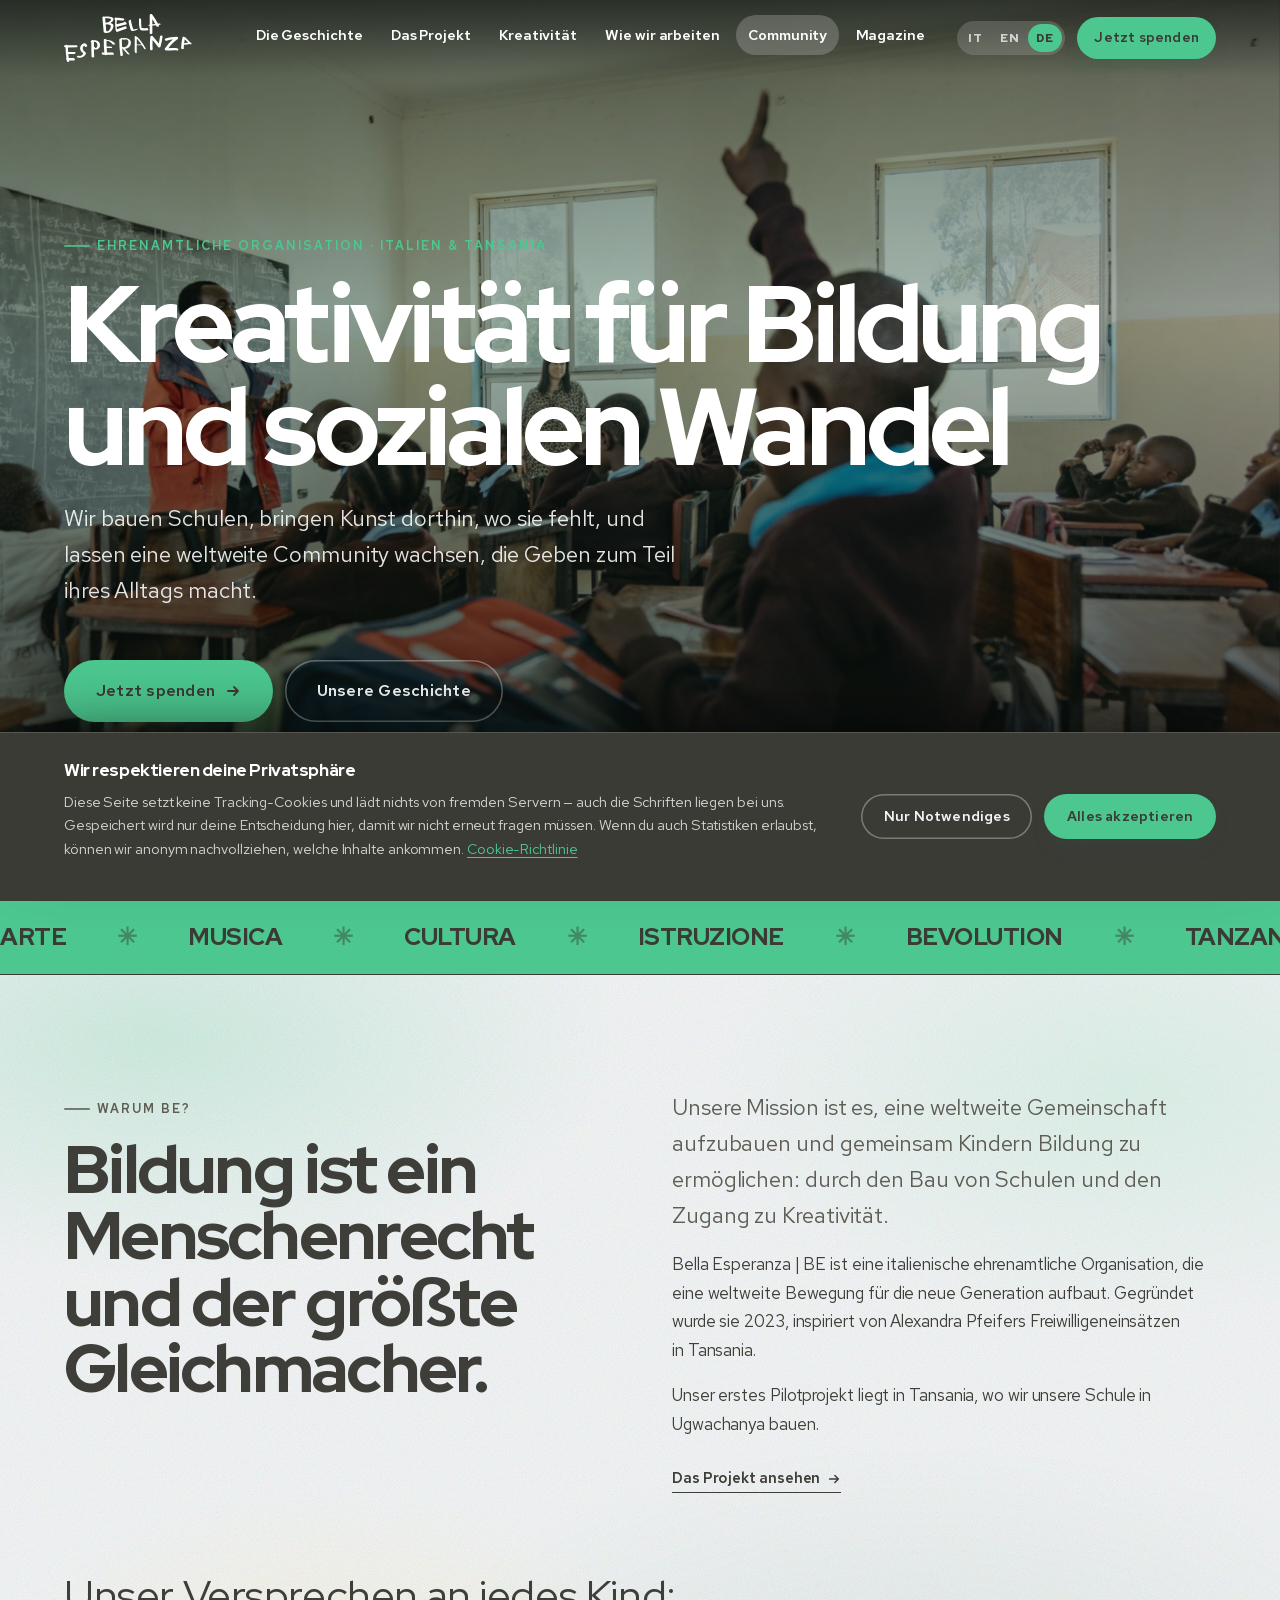
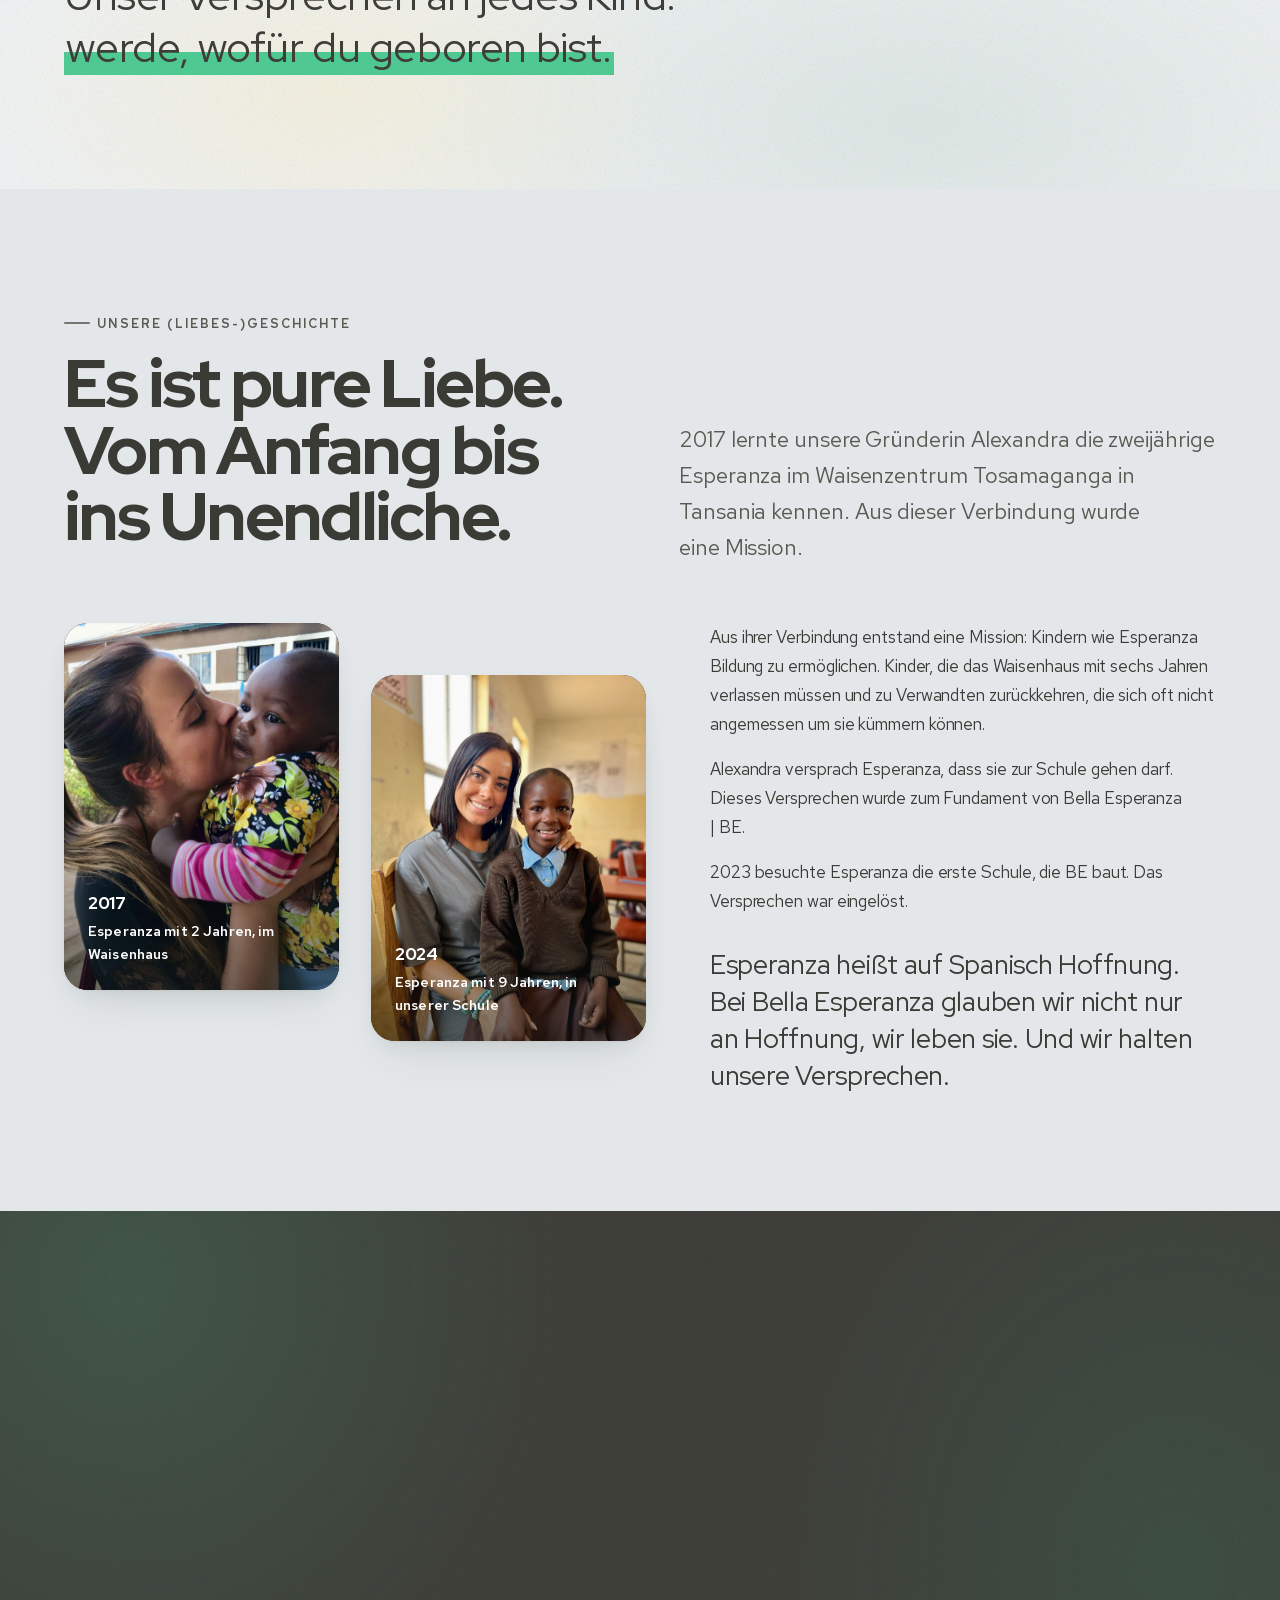
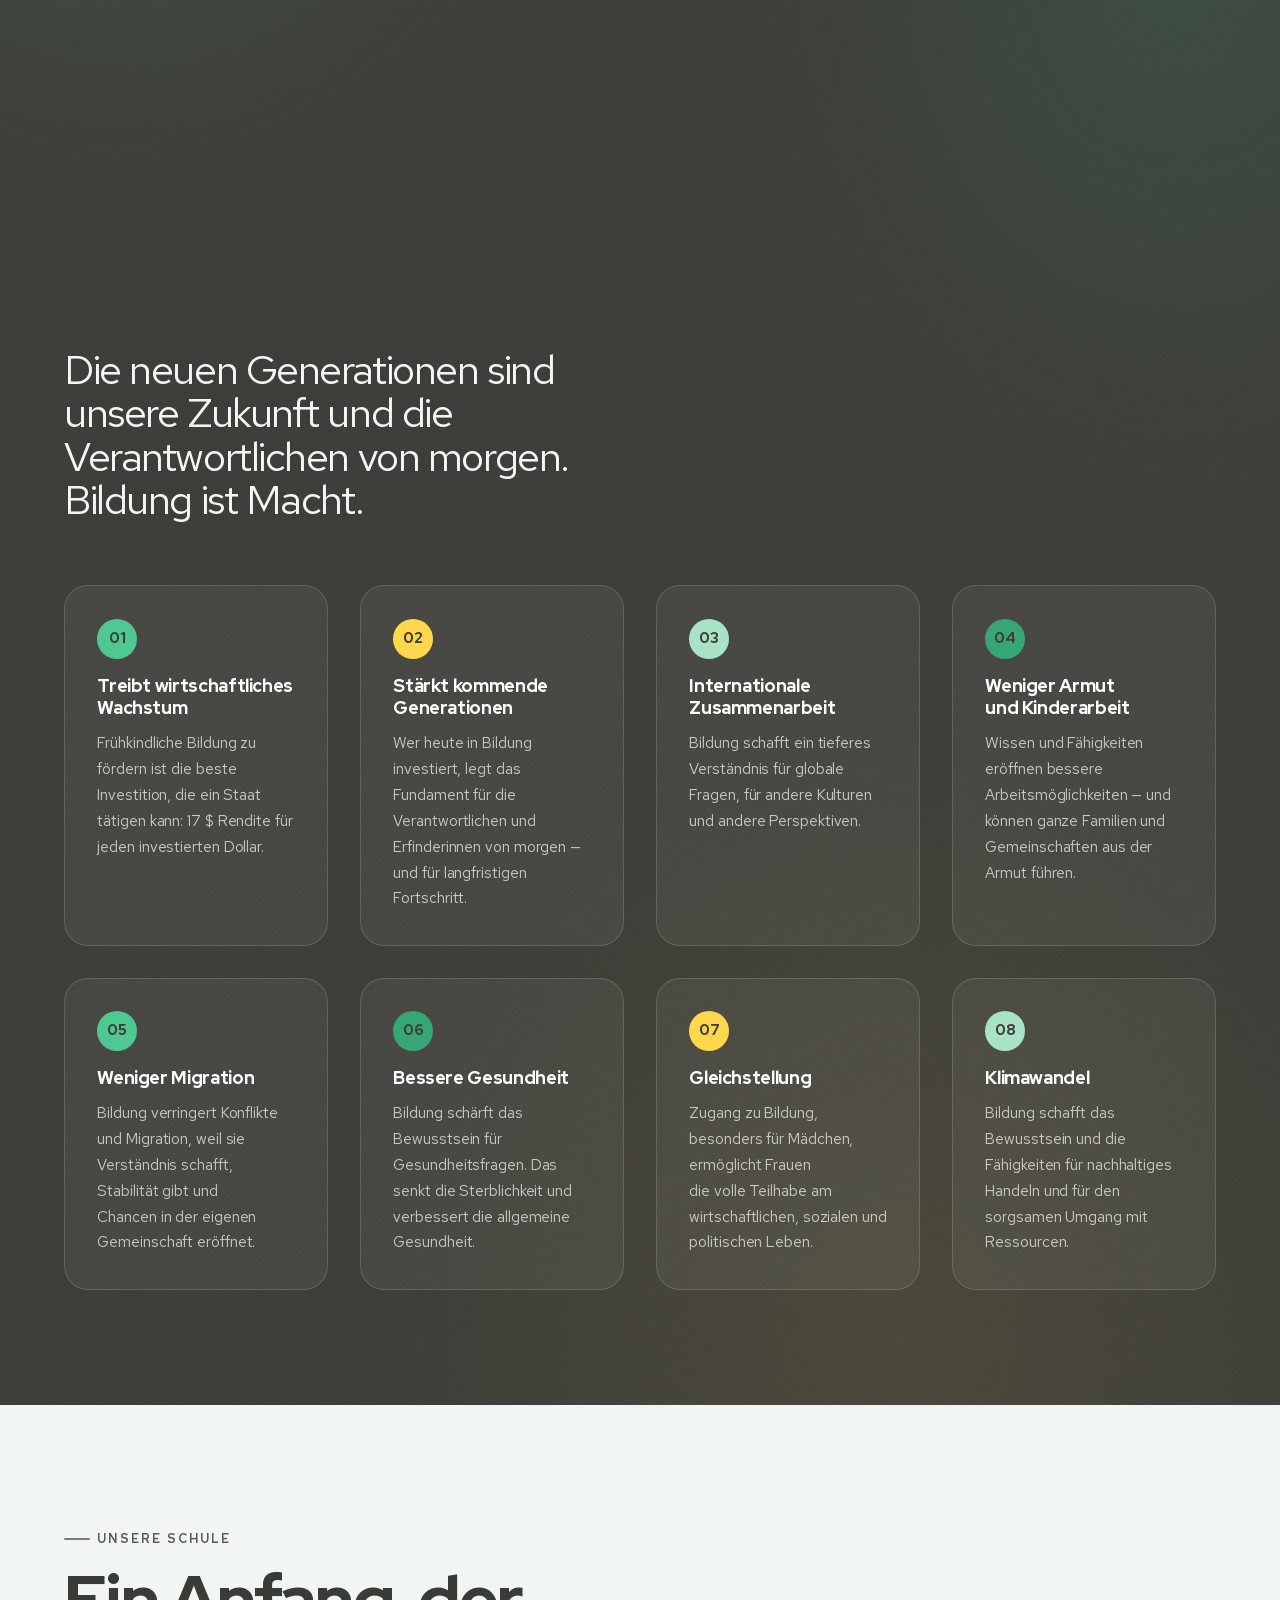
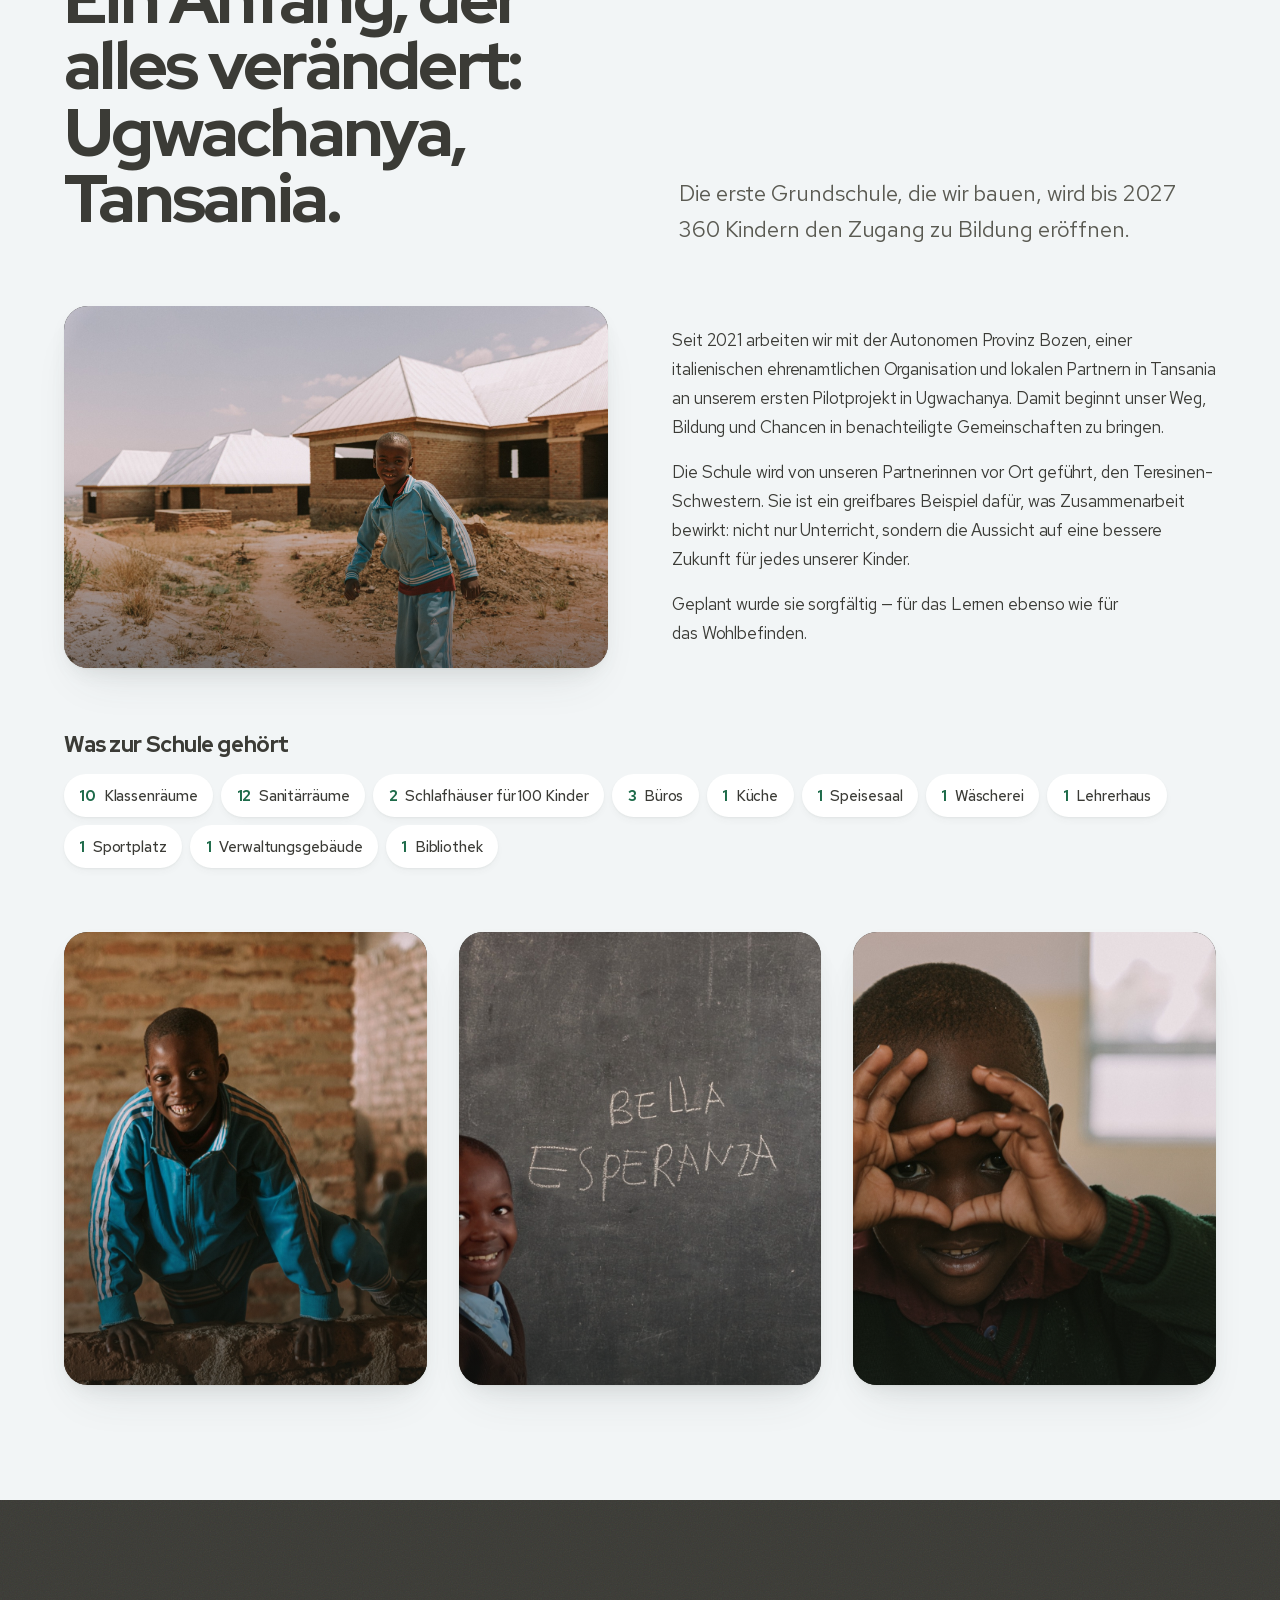
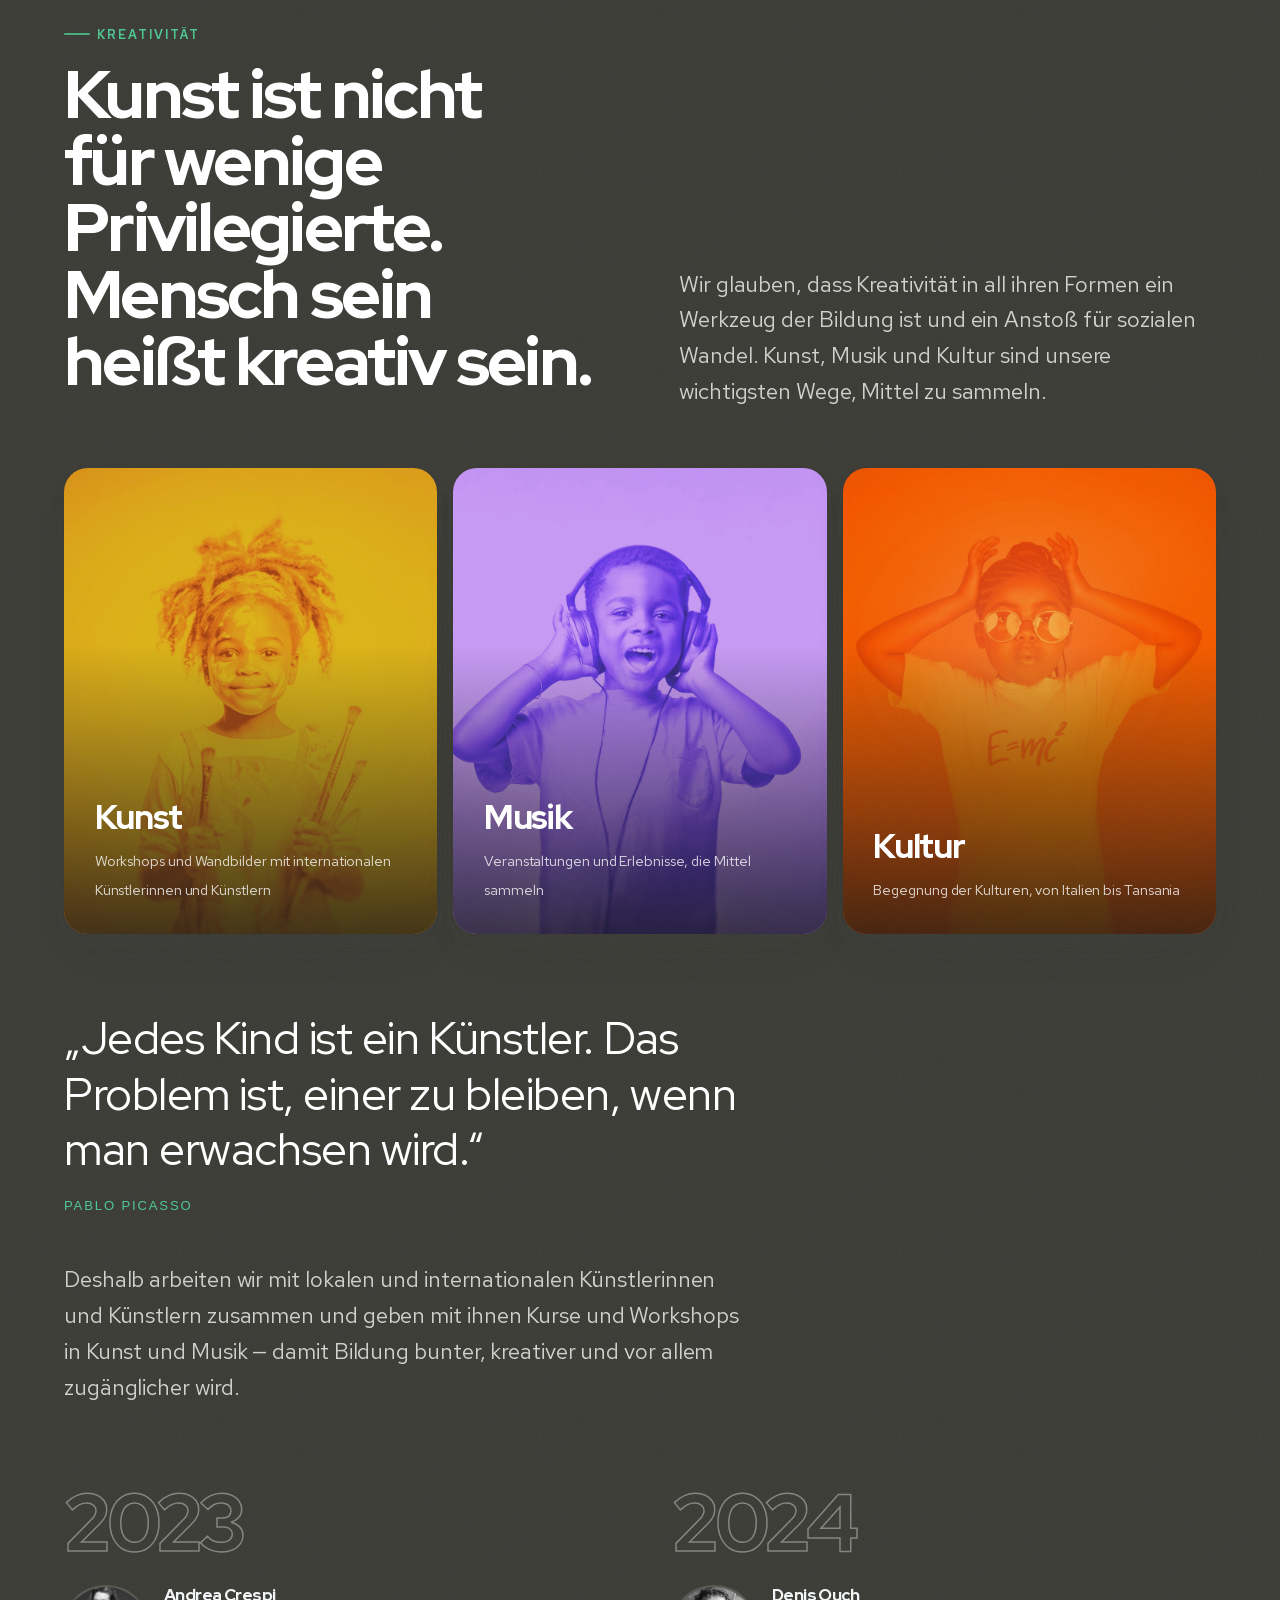
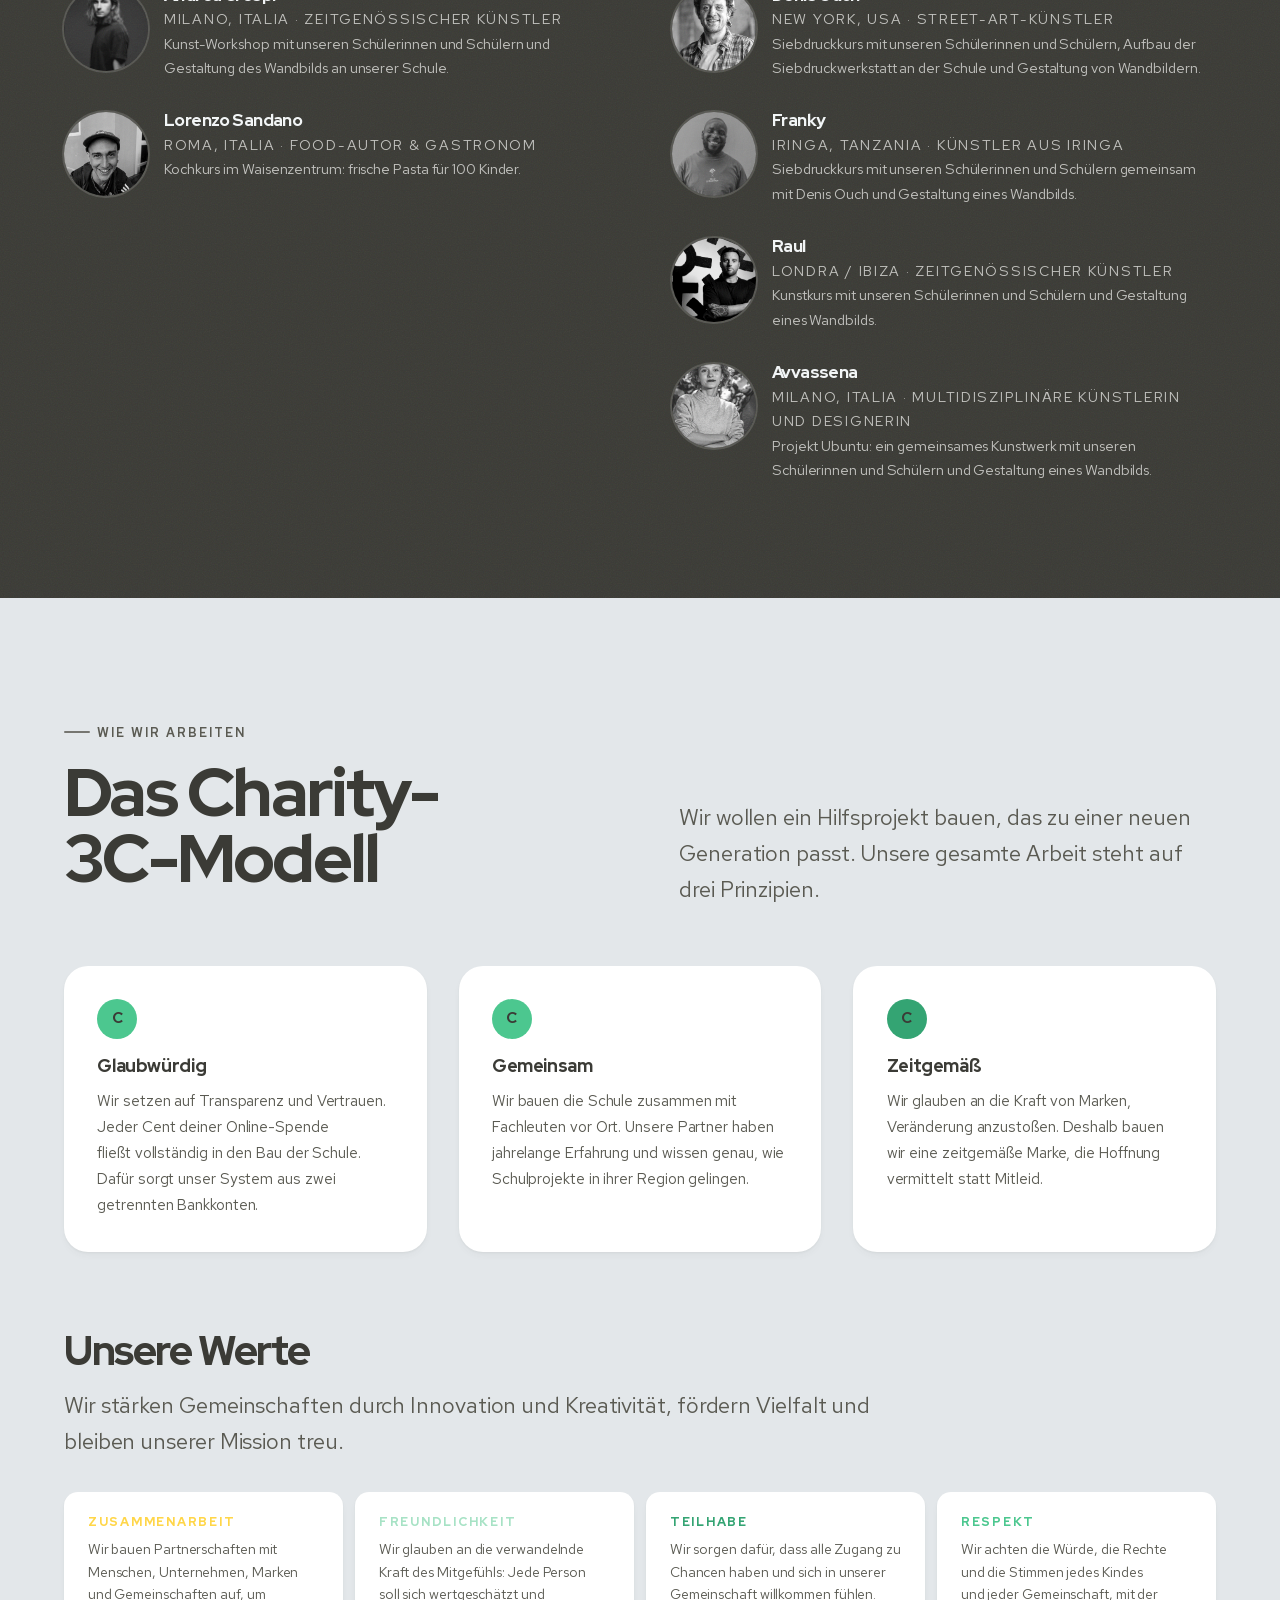
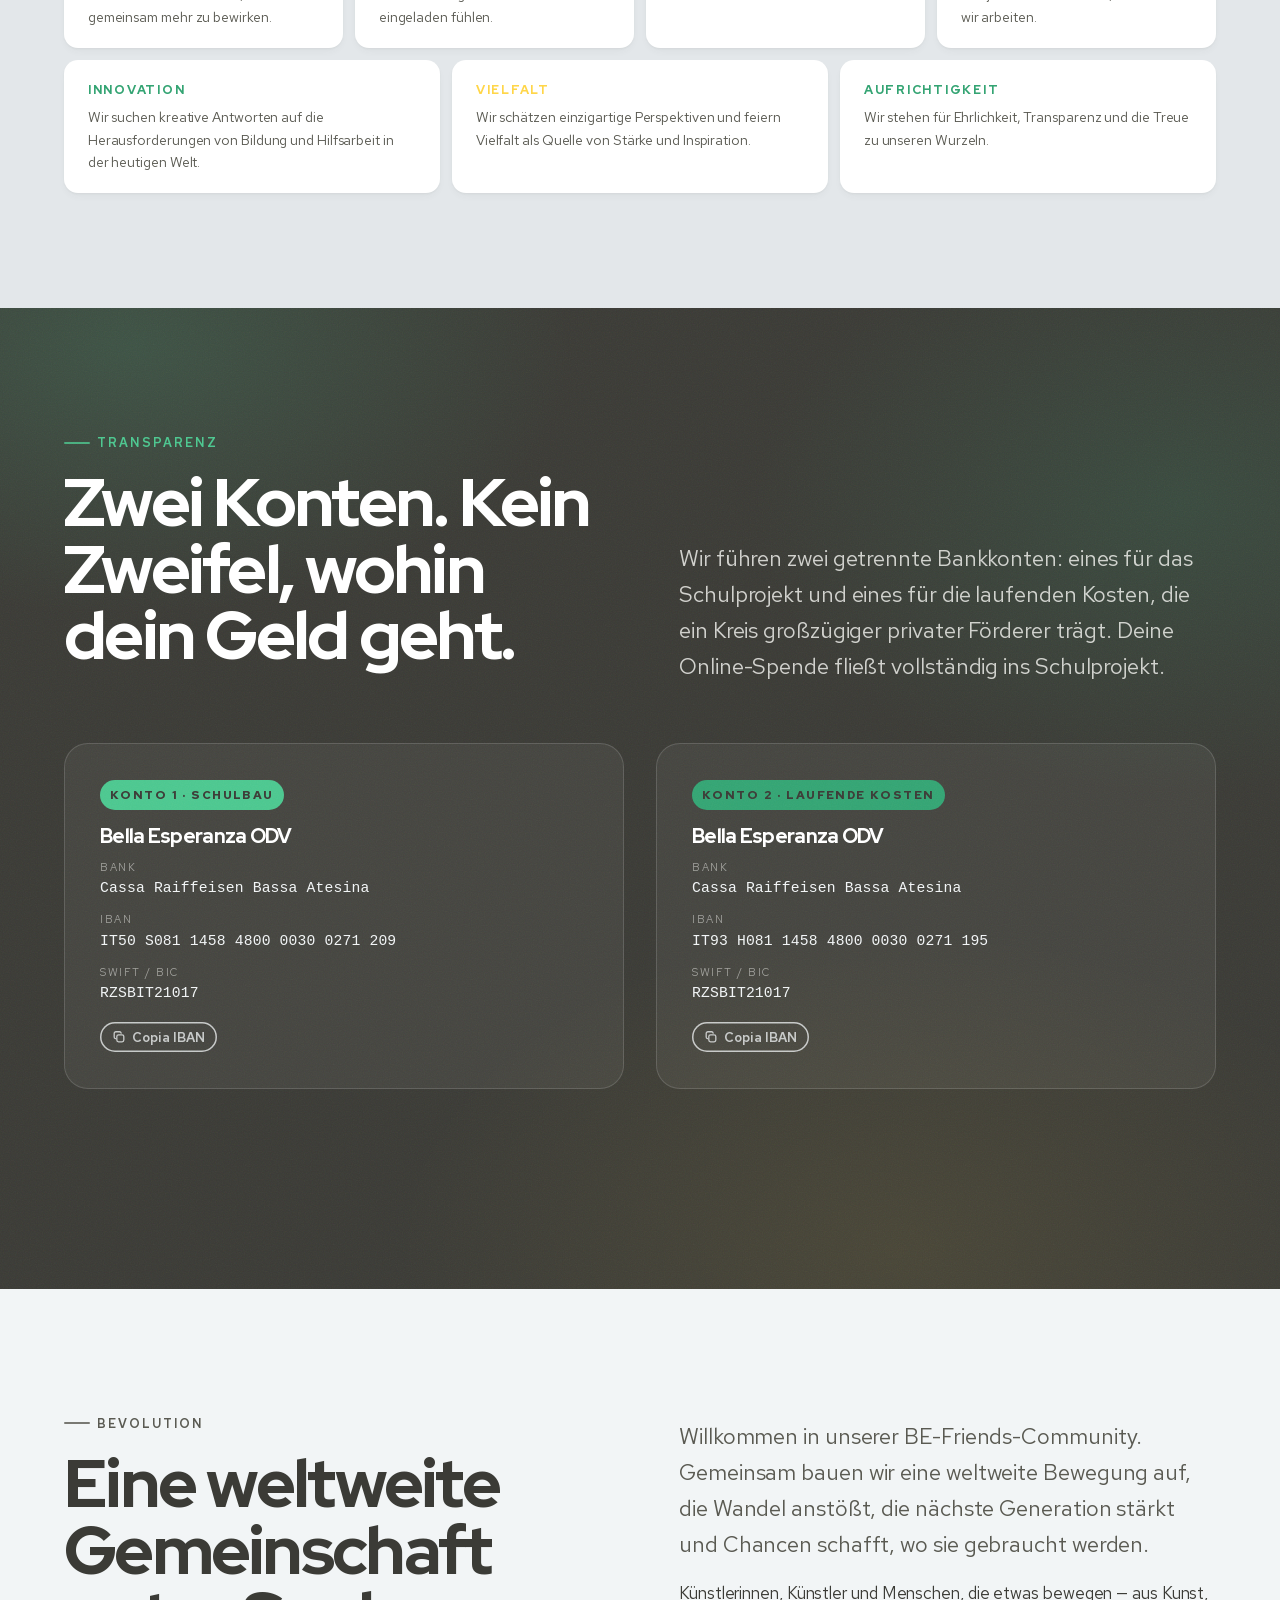
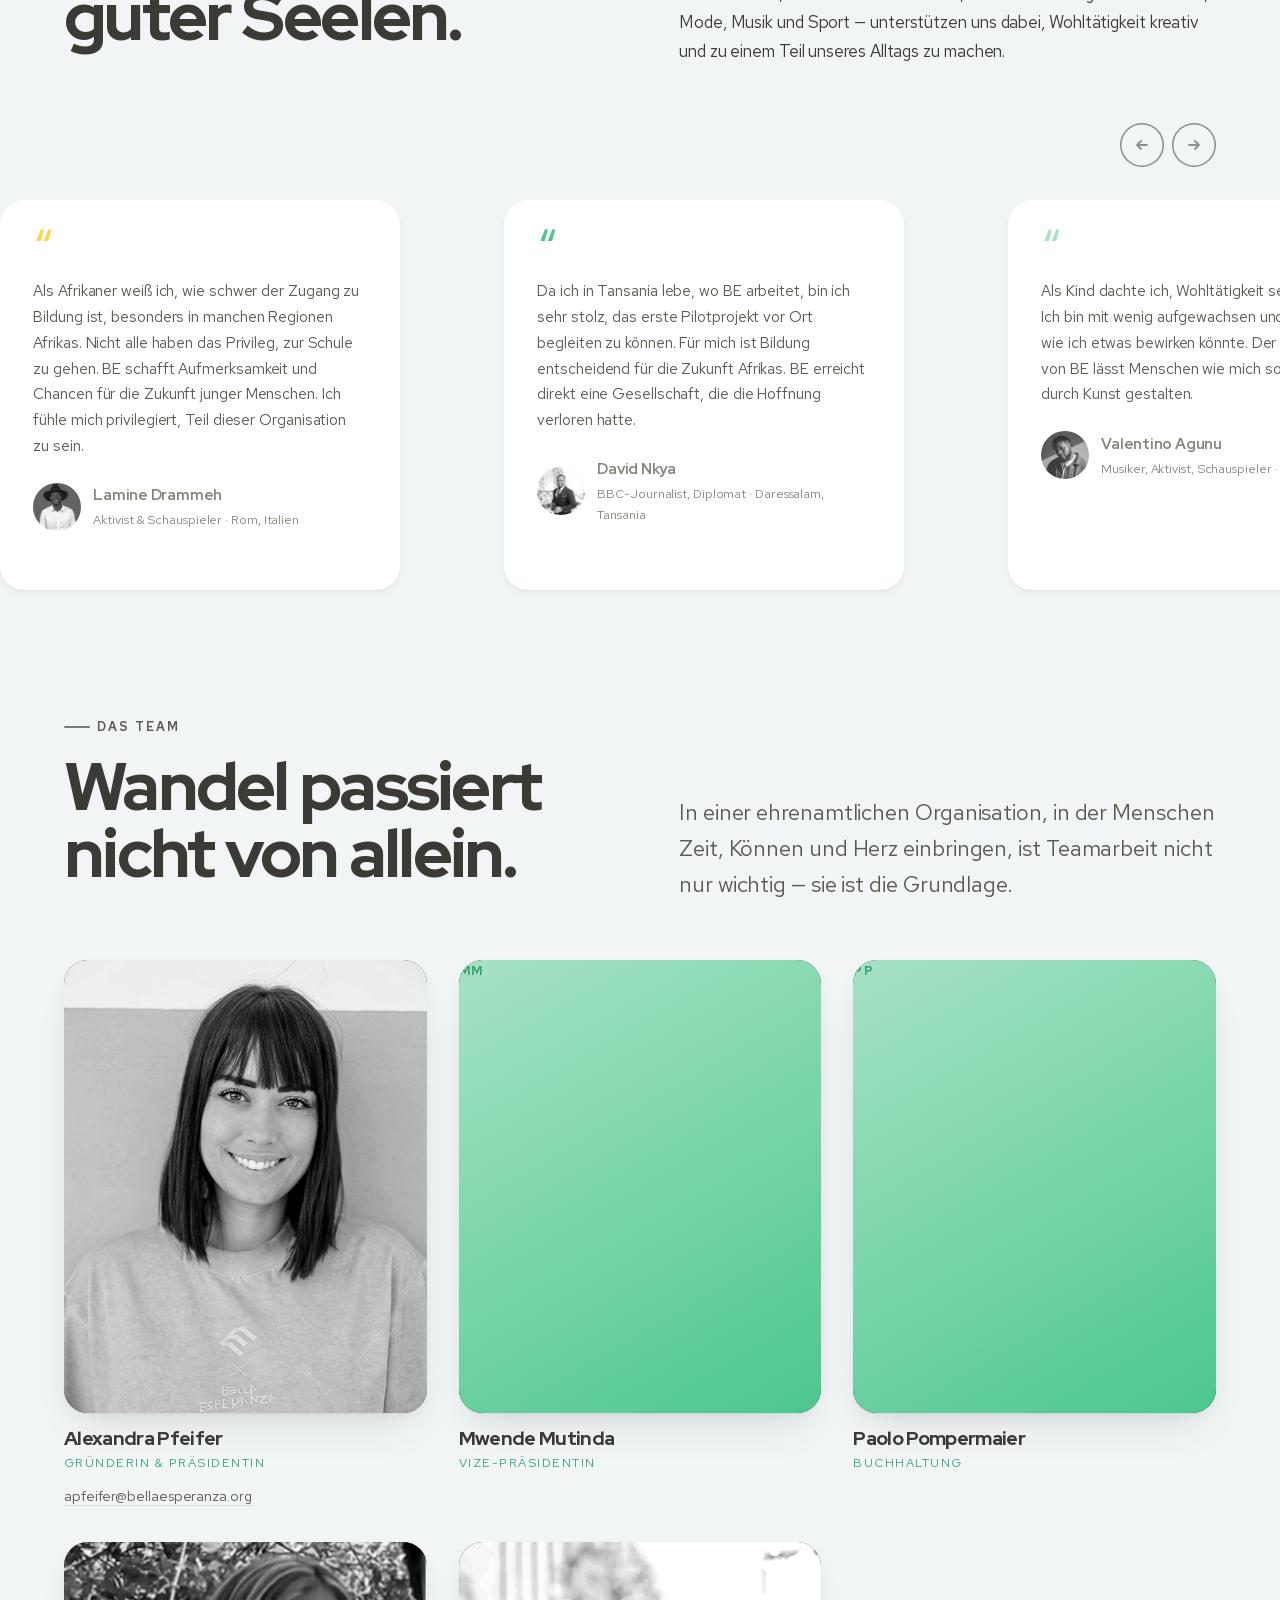
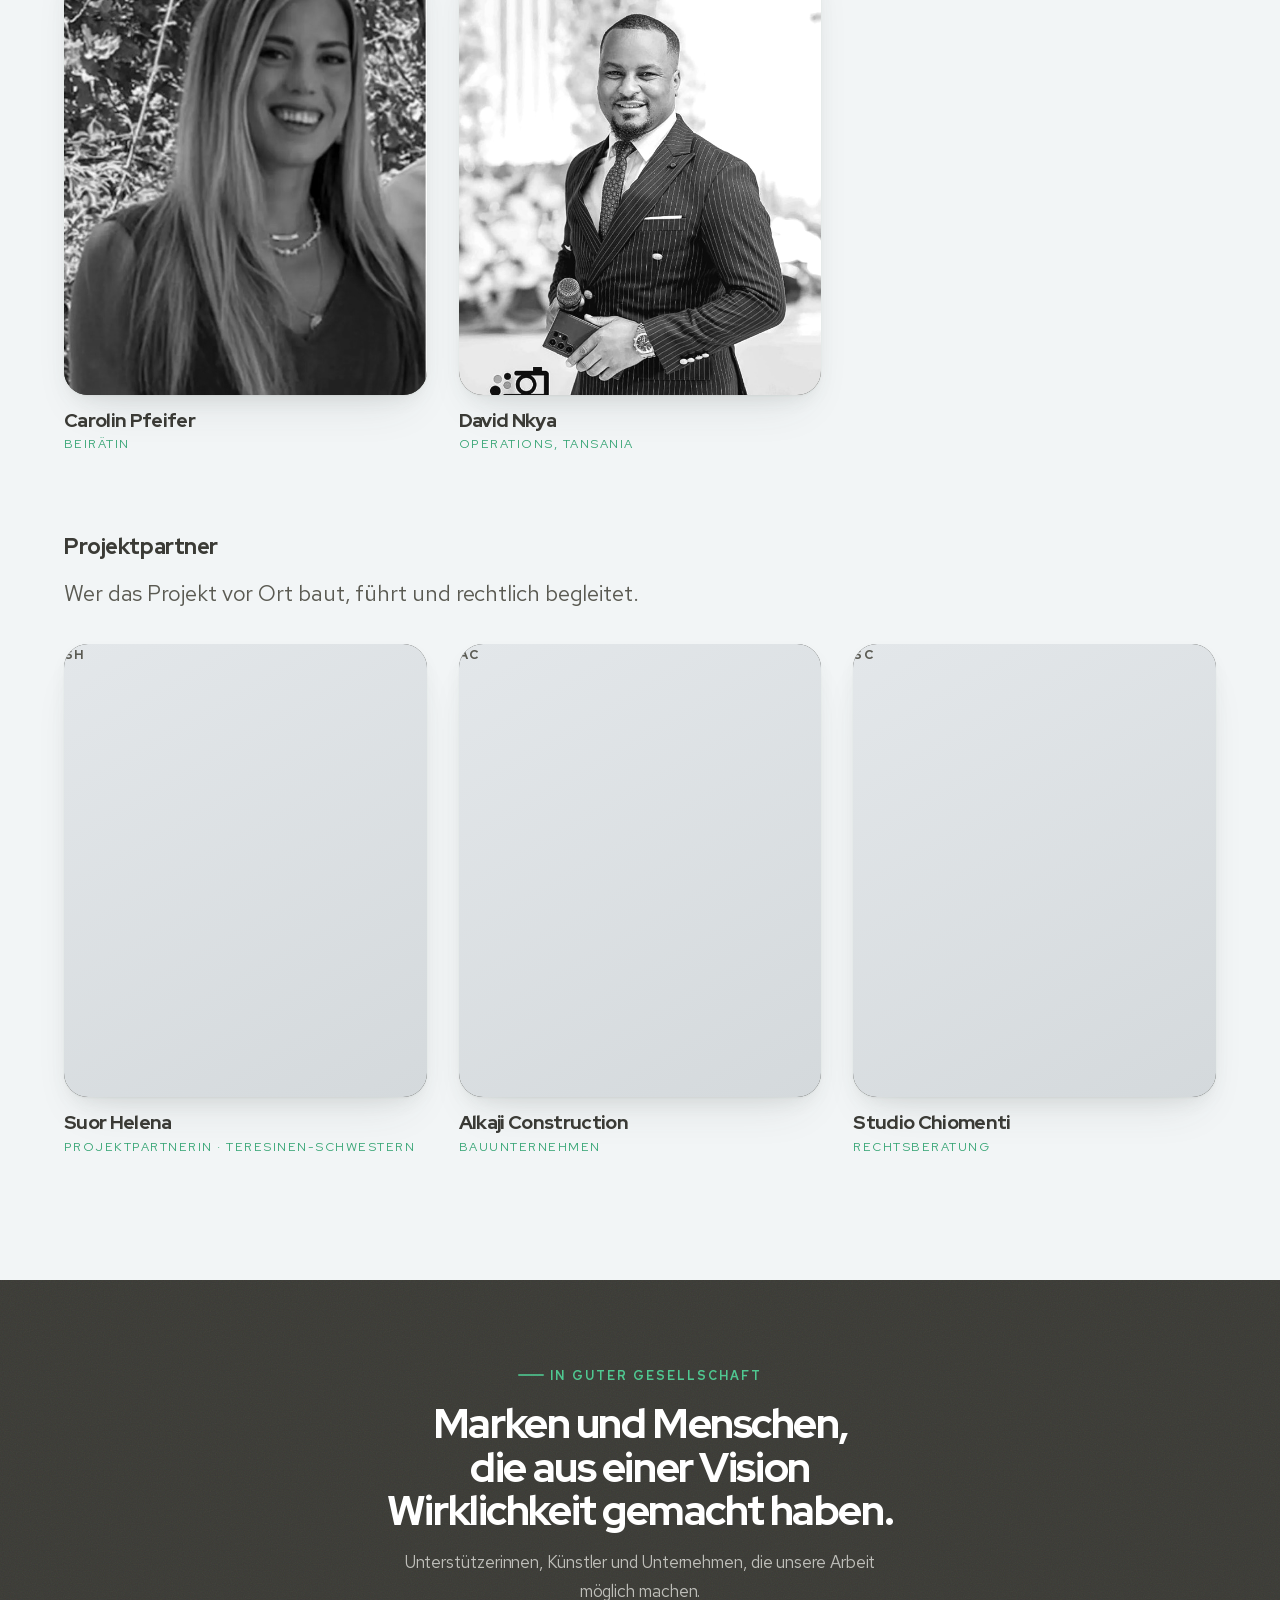
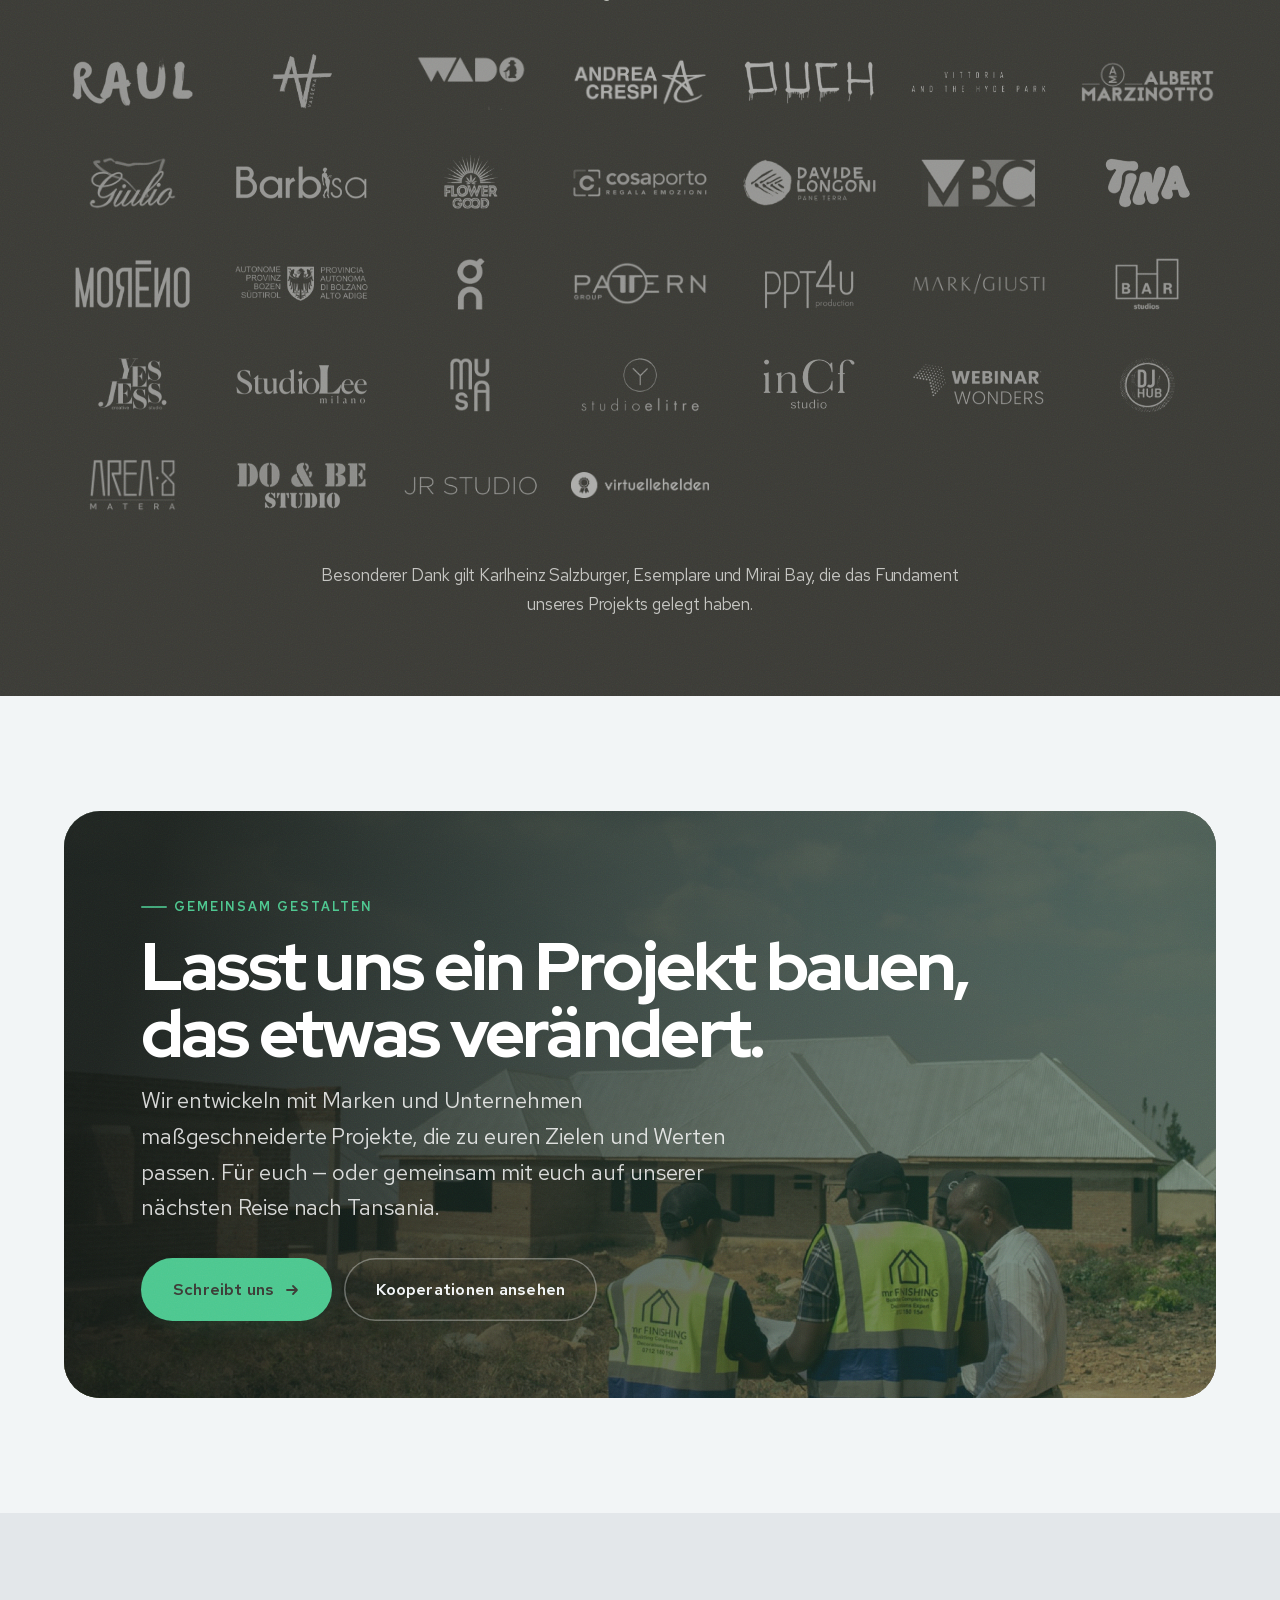
==== de/index.html @ ea09b291 "Brand Book umgesetzt, Deutsch dazu, Donorbox eingebunden Farben und Schrift nach dem offiziellen Bra" ====
<!DOCTYPE html>
<html lang="de">
<head>
<!-- Automatisch erzeugt aus index.html + i18n/de.json (python3 build.py). Nicht direkt bearbeiten. -->
<meta charset="utf-8">
<meta name="viewport" content="width=device-width, initial-scale=1">
<title>Bella Esperanza | BE — Kreativität für Bildung und sozialen Wandel</title>
<meta name="description" content="Bella Esperanza | BE ist eine italienische ehrenamtliche Organisation, die Kindern Bildung ermöglicht: durch den Bau von Schulen und den Zugang zu Kreativität. Unser erstes Projekt ist eine Schule in Ugwachanya, Tansania, für 360 Kinder bis 2027.">
<link rel="canonical" href="https://www.bellaesperanza.org/de/">
<link rel="alternate" hreflang="it" href="https://www.bellaesperanza.org/">
<link rel="alternate" hreflang="en" href="https://www.bellaesperanza.org/en/">
<link rel="alternate" hreflang="de" href="https://www.bellaesperanza.org/de/">
<link rel="alternate" hreflang="x-default" href="https://www.bellaesperanza.org/">
<meta property="og:type" content="website">
<meta property="og:url" content="https://www.bellaesperanza.org/de/">
<meta property="og:title" content="Bella Esperanza | BE — Kreativität für Bildung und sozialen Wandel">
<meta property="og:description" content="Bella Esperanza | BE ist eine italienische ehrenamtliche Organisation, die Kindern Bildung ermöglicht: durch den Bau von Schulen und den Zugang zu Kreativität. Unser erstes Projekt ist eine Schule in Ugwachanya, Tansania, für 360 Kinder bis 2027.">
<meta property="og:image" content="https://www.bellaesperanza.org/assets/img/esperanza-board.jpg">
<meta property="og:locale" content="de_DE">
<meta property="og:locale:alternate" content="it_IT">
<meta name="theme-color" content="#3B3B36">
<link rel="icon" href="../assets/img/favicon.png" sizes="any">
<link rel="apple-touch-icon" href="../assets/img/favicon.png">

<link rel="preload" href="../assets/fonts/red-hat-display-latin.woff2" as="font" type="font/woff2" crossorigin>
<link rel="preload" href="../assets/fonts/red-hat-text-latin.woff2" as="font" type="font/woff2" crossorigin>
<link rel="stylesheet" href="../assets/css/style.css">

<script type="application/ld+json">
{
  "@context": "https://schema.org",
  "@type": "NGO",
  "name": "Bella Esperanza ODV",
  "alternateName": "BE",
  "url": "https://www.bellaesperanza.org/",
  "logo": "https://www.bellaesperanza.org/assets/img/logo-dark.svg",
  "foundingDate": "2023",
  "email": "info@bellaesperanza.org",
  "address": {
    "@type": "PostalAddress",
    "streetAddress": "Via Nazario Sauro 14/A",
    "postalCode": "39055",
    "addressLocality": "Laives",
    "addressRegion": "BZ",
    "addressCountry": "IT"
  },
  "sameAs": [
    "https://www.instagram.com/bellaesperanzacharity/",
    "https://www.linkedin.com/company/bella-esperanza-odv/about/",
    "https://www.facebook.com/bellaesperanzacharity"
  ]
}
</script>
</head>

<body>
<a class="skip-link" href="#main">Zum Inhalt springen</a>

<!-- ============================================================ HEADER -->
<header class="site-header">
  <div class="header-inner">
    <a class="brand" href="#top" aria-label="Bella Esperanza — home">
      <img class="logo-light" src="../assets/img/logo-white.svg" alt="Bella Esperanza" width="128" height="48">
      <img class="logo-dark" src="../assets/img/logo-dark.svg" alt="Bella Esperanza" width="128" height="48">
    </a>

    <nav class="nav" aria-label="Principale">
      <ul class="nav-list">
        <li><a class="nav-link" href="#storia">Die Geschichte</a></li>
        <li><a class="nav-link" href="#progetto">Das Projekt</a></li>
        <li><a class="nav-link" href="#creativita">Kreativität</a></li>
        <li><a class="nav-link" href="#metodo">Wie wir arbeiten</a></li>
        <li><a class="nav-link" href="#community">Community</a></li>
        <li><a class="nav-link" href="magazine.html">Magazine</a></li>
      </ul>

      <div class="nav-tools">
        <div class="lang" role="group" aria-label="Lingua / Language">
          <a href="../index.html" hreflang="it" lang="it">IT</a>
          <a href="../en/index.html" hreflang="en" lang="en">EN</a>
          <span aria-current="true">DE</span>
        </div>
        <a class="btn btn--accent nav-cta" href="dona.html" data-dbox-open>Jetzt spenden</a>
        <button class="burger" type="button" aria-expanded="false" aria-controls="drawer" aria-label="Menu">
          <span></span>
        </button>
      </div>
    </nav>
  </div>
</header>

<!-- mobile drawer -->
<div class="drawer" id="drawer">
  <nav aria-label="Menu mobile">
    <ul>
      <li><a href="#storia">Die Geschichte</a></li>
      <li><a href="#progetto">Das Projekt</a></li>
      <li><a href="#creativita">Kreativität</a></li>
      <li><a href="#metodo">Wie wir arbeiten</a></li>
      <li><a href="#community">Community</a></li>
      <li><a href="magazine.html">Magazine</a></li>
    </ul>
  </nav>
  <a class="btn btn--accent btn--lg" href="dona.html" data-dbox-open>Jetzt spenden</a>
</div>

<main id="main">

<!-- ============================================================== HERO -->
<section class="hero" id="top">
  <div class="hero__media">
    <img src="../assets/img/tz-05.jpg" alt="Una classe della nostra scuola in Tanzania: un bambino alza la mano per rispondere" width="1800" height="1201" fetchpriority="high">
  </div>

  <div class="hero__inner wrap">
    <p class="eyebrow">Ehrenamtliche Organisation · Italien &amp; Tansania</p>
    <h1 class="display-xl">Kreativität für Bildung und sozialen Wandel</h1>
    <p class="lede">Wir bauen Schulen, bringen Kunst dorthin, wo sie fehlt, und lassen eine weltweite Community wachsen, die Geben zum Teil ihres Alltags macht.</p>

    <div class="hero__foot">
      <div class="btn-row">
        <a class="btn btn--accent btn--lg" href="dona.html">
          <span>Jetzt spenden</span>
          <svg class="arw" width="16" height="16" viewBox="0 0 16 16" fill="none" aria-hidden="true"><path d="M3 8h10M9 4l4 4-4 4" stroke="currentColor" stroke-width="1.8" stroke-linecap="round" stroke-linejoin="round"/></svg>
        </a>
        <a class="btn btn--ghost btn--lg" href="#storia">Unsere Geschichte</a>
      </div>

      <div class="hero__stats">
        <div class="hero__stat">
          <b><span data-count="360">360</span></b>
          <span>Kinder in der Schule bis 2027</span>
        </div>
        <div class="hero__stat">
          <b><span data-count="100" data-suffix="%">100%</span></b>
          <span>der Online-Spenden fließen ins Projekt</span>
        </div>
        <div class="hero__stat">
          <b>2023</b>
          <span>Gründungsjahr</span>
        </div>
      </div>
    </div>
  </div>

  <a class="scroll-cue" href="#missione"><span>Scrollen</span><i></i></a>
</section>

<!-- =========================================================== MARQUEE -->
<div class="marquee" aria-hidden="true">
  <div class="marquee__track">
    <div class="marquee__group">
      <span>Arte</span><i>✳</i><span>Musica</span><i>✳</i><span>Cultura</span><i>✳</i>
      <span>Istruzione</span><i>✳</i><span>BEvolution</span><i>✳</i><span>Tanzania</span><i>✳</i>
    </div>
    <div class="marquee__group">
      <span>Arte</span><i>✳</i><span>Musica</span><i>✳</i><span>Cultura</span><i>✳</i>
      <span>Istruzione</span><i>✳</i><span>BEvolution</span><i>✳</i><span>Tanzania</span><i>✳</i>
    </div>
  </div>
</div>

<!-- ========================================================== MISSIONE -->
<section class="section mesh grain" id="missione">
  <div class="wrap">
    <div class="split split--top">
      <div data-reveal>
        <p class="eyebrow">Warum BE?</p>
        <h2 class="display-l">Bildung ist ein Menschenrecht und der größte Gleichmacher.</h2>
      </div>

      <div data-reveal style="--d:120ms">
        <p class="lede">Unsere Mission ist es, eine weltweite Gemeinschaft aufzubauen und gemeinsam Kindern Bildung zu ermöglichen: durch den Bau von Schulen und den Zugang zu Kreativität.</p>
        <p>Bella Esperanza | BE ist eine italienische ehrenamtliche Organisation, die eine weltweite Bewegung für die neue Generation aufbaut. Gegründet wurde sie 2023, inspiriert von Alexandra Pfeifers Freiwilligeneinsätzen in Tansania.</p>
        <p>Unser erstes Pilotprojekt liegt in Tansania, wo wir unsere Schule in Ugwachanya bauen.</p>
        <p style="margin-top:1.5rem"><a class="tlink" href="#progetto"><span>Das Projekt ansehen</span> <svg class="arw" width="14" height="14" viewBox="0 0 16 16" fill="none" aria-hidden="true"><path d="M3 8h10M9 4l4 4-4 4" stroke="currentColor" stroke-width="1.8" stroke-linecap="round" stroke-linejoin="round"/></svg></a></p>
      </div>
    </div>

    <p class="serif" style="margin-top:clamp(3rem,6vw,5rem);font-size:clamp(1.5rem,3.4vw,2.6rem);line-height:1.25;max-width:24ch" data-reveal>Unser Versprechen an jedes Kind: <span class="mark">werde, wofür du geboren bist.</span></p>
  </div>
</section>

<!-- ============================================================ STORIA -->
<section class="section section--paper2" id="storia">
  <div class="wrap">
    <div class="section-head">
      <div data-reveal>
        <p class="eyebrow">Unsere (Liebes-)Geschichte</p>
        <h2 class="display-l">Es ist pure Liebe. Vom Anfang bis ins Unendliche.</h2>
      </div>
      <p class="lede" data-reveal style="--d:100ms">2017 lernte unsere Gründerin Alexandra die zweijährige Esperanza im Waisenzentrum Tosamaganga in Tansania kennen. Aus dieser Verbindung wurde eine Mission.</p>
    </div>

    <div class="split split--top" style="grid-template-columns:minmax(0,1.15fr) minmax(0,1fr)">
      <div class="grid grid--2" data-reveal>
        <figure style="margin:0">
          <div class="frame ratio-3-4 frame--hover">
            <img src="../assets/img/story-02.jpg" alt="Alexandra Pfeifer con Esperanza in braccio, 2017" loading="lazy" width="900" height="1200">
            <figcaption class="frame__cap"><b>2017</b><span>Esperanza mit 2 Jahren, im Waisenhaus</span></figcaption>
          </div>
        </figure>
        <figure style="margin:0;margin-top:clamp(1.5rem,4vw,3.5rem)">
          <div class="frame ratio-3-4 frame--hover">
            <img src="../assets/img/story-03.jpg" alt="Alexandra Pfeifer con Esperanza in divisa scolastica, 2024" loading="lazy" width="900" height="1200">
            <figcaption class="frame__cap"><b>2024</b><span>Esperanza mit 9 Jahren, in unserer Schule</span></figcaption>
          </div>
        </figure>
      </div>

      <div data-reveal style="--d:140ms">
        <p>Aus ihrer Verbindung entstand eine Mission: Kindern wie Esperanza Bildung zu ermöglichen. Kinder, die das Waisenhaus mit sechs Jahren verlassen müssen und zu Verwandten zurückkehren, die sich oft nicht angemessen um sie kümmern können.</p>
        <p>Alexandra versprach Esperanza, dass sie zur Schule gehen darf. Dieses Versprechen wurde zum Fundament von Bella Esperanza | BE.</p>
        <p>2023 besuchte Esperanza die erste Schule, die BE baut. Das Versprechen war eingelöst.</p>
        <p class="serif" style="font-size:clamp(1.25rem,2.2vw,1.65rem);line-height:1.4;margin-top:2rem;color:var(--ink)">Esperanza heißt auf Spanisch Hoffnung. Bei Bella Esperanza glauben wir nicht nur an Hoffnung, wir leben sie. Und wir halten unsere Versprechen.</p>
      </div>
    </div>
  </div>
</section>

<!-- ========================================================== PROGETTO -->
<section class="section section--dark mesh grain" id="progetto">
  <div class="wrap">
    <div class="section-head">
      <div data-reveal>
        <p class="eyebrow">Warum Bildung?</p>
        <h2 class="display-l">Wir stecken in einer weltweiten Bildungskrise.</h2>
      </div>
      <p class="lede" data-reveal style="--d:100ms">Bildung ist mehr als ein Recht: Sie ist die Grundlage für Chancen, Gleichheit und Hoffnung. Millionen Kindern bleibt genau dieses Werkzeug für eine bessere Zukunft verwehrt.</p>
    </div>

    <div class="stat-row">
      <div class="stat" data-reveal>
        <p class="stat__pre">Aktuell gibt es</p>
        <span class="stat__val" data-count="260" style="--stat-color:var(--accent)">260</span>
        <p class="stat__post">Millionen Kinder weltweit, die nicht zur Schule gehen.</p>
      </div>
      <div class="stat" data-reveal style="--d:120ms">
        <p class="stat__pre">Wenn wir jetzt nichts tun</p>
        <span class="stat__val" data-count="825" style="--stat-color:var(--sun)">825</span>
        <p class="stat__post">Millionen jungen Menschen werden 2030 die Fähigkeiten fehlen, die der Arbeitsmarkt braucht.</p>
      </div>
      <div class="stat" data-reveal style="--d:240ms">
        <p class="stat__pre">Das sind</p>
        <span class="stat__val" data-count="10" data-suffix="%" style="--stat-color:var(--accent-soft)">10%</span>
        <p class="stat__post">der Weltbevölkerung. Einer von zehn von uns.</p>
      </div>
    </div>

    <p class="display-m" style="margin-top:clamp(3rem,6vw,5rem);max-width:20ch" data-reveal>Die neuen Generationen sind unsere Zukunft und die Verantwortlichen von morgen. Bildung ist Macht.</p>

    <div class="grid grid--4" style="margin-top:clamp(2.5rem,5vw,4rem)">
      <article class="card" data-reveal style="--card-accent:var(--accent)">
        <span class="card__num" style="--card-accent:var(--accent)">01</span>
        <h3>Treibt wirtschaftliches Wachstum</h3>
        <p>Frühkindliche Bildung zu fördern ist die beste Investition, die ein Staat tätigen kann: 17 $ Rendite für jeden investierten Dollar.</p>
      </article>
      <article class="card" data-reveal style="--d:80ms;--card-accent:var(--sun)">
        <span class="card__num" style="--card-accent:var(--sun)">02</span>
        <h3>Stärkt kommende Generationen</h3>
        <p>Wer heute in Bildung investiert, legt das Fundament für die Verantwortlichen und Erfinderinnen von morgen — und für langfristigen Fortschritt.</p>
      </article>
      <article class="card" data-reveal style="--d:160ms;--card-accent:var(--accent-soft)">
        <span class="card__num" style="--card-accent:var(--accent-soft)">03</span>
        <h3>Internationale Zusammenarbeit</h3>
        <p>Bildung schafft ein tieferes Verständnis für globale Fragen, für andere Kulturen und andere Perspektiven.</p>
      </article>
      <article class="card" data-reveal style="--d:240ms;--card-accent:var(--accent-d)">
        <span class="card__num" style="--card-accent:var(--accent-d)">04</span>
        <h3>Weniger Armut und Kinderarbeit</h3>
        <p>Wissen und Fähigkeiten eröffnen bessere Arbeitsmöglichkeiten — und können ganze Familien und Gemeinschaften aus der Armut führen.</p>
      </article>
      <article class="card" data-reveal style="--card-accent:var(--accent)">
        <span class="card__num" style="--card-accent:var(--accent)">05</span>
        <h3>Weniger Migration</h3>
        <p>Bildung verringert Konflikte und Migration, weil sie Verständnis schafft, Stabilität gibt und Chancen in der eigenen Gemeinschaft eröffnet.</p>
      </article>
      <article class="card" data-reveal style="--d:80ms;--card-accent:var(--accent-d)">
        <span class="card__num" style="--card-accent:var(--accent-d)">06</span>
        <h3>Bessere Gesundheit</h3>
        <p>Bildung schärft das Bewusstsein für Gesundheitsfragen. Das senkt die Sterblichkeit und verbessert die allgemeine Gesundheit.</p>
      </article>
      <article class="card" data-reveal style="--d:160ms;--card-accent:var(--sun)">
        <span class="card__num" style="--card-accent:var(--sun)">07</span>
        <h3>Gleichstellung</h3>
        <p>Zugang zu Bildung, besonders für Mädchen, ermöglicht Frauen die volle Teilhabe am wirtschaftlichen, sozialen und politischen Leben.</p>
      </article>
      <article class="card" data-reveal style="--d:240ms;--card-accent:var(--accent-soft)">
        <span class="card__num" style="--card-accent:var(--accent-soft)">08</span>
        <h3>Klimawandel</h3>
        <p>Bildung schafft das Bewusstsein und die Fähigkeiten für nachhaltiges Handeln und für den sorgsamen Umgang mit Ressourcen.</p>
      </article>
    </div>
  </div>
</section>

<!-- ============================================================ SCUOLA -->
<section class="section" id="scuola">
  <div class="wrap">
    <div class="section-head">
      <div data-reveal>
        <p class="eyebrow">Unsere Schule</p>
        <h2 class="display-l">Ein Anfang, der alles verändert: Ugwachanya, Tansania.</h2>
      </div>
      <p class="lede" data-reveal style="--d:100ms">Die erste Grundschule, die wir bauen, wird bis 2027 360 Kindern den Zugang zu Bildung eröffnen.</p>
    </div>

    <div class="split" style="margin-bottom:clamp(2.5rem,5vw,4rem)">
      <div class="frame ratio-3-2 frame--hover" data-reveal>
        <img src="../assets/img/school-01.jpg" alt="Un bambino davanti agli edifici della scuola in costruzione a Ugwachanya" loading="lazy" width="1800" height="1200">
      </div>
      <div data-reveal style="--d:120ms">
        <p>Seit 2021 arbeiten wir mit der Autonomen Provinz Bozen, einer italienischen ehrenamtlichen Organisation und lokalen Partnern in Tansania an unserem ersten Pilotprojekt in Ugwachanya. Damit beginnt unser Weg, Bildung und Chancen in benachteiligte Gemeinschaften zu bringen.</p>
        <p>Die Schule wird von unseren Partnerinnen vor Ort geführt, den Teresinen-Schwestern. Sie ist ein greifbares Beispiel dafür, was Zusammenarbeit bewirkt: nicht nur Unterricht, sondern die Aussicht auf eine bessere Zukunft für jedes unserer Kinder.</p>
        <p>Geplant wurde sie sorgfältig — für das Lernen ebenso wie für das Wohlbefinden.</p>
      </div>
    </div>

    <h3 class="display-s" data-reveal>Was zur Schule gehört</h3>
    <ul class="facilities" data-reveal>
      <li><b>10</b> <span>Klassenräume</span></li>
      <li><b>12</b> <span>Sanitärräume</span></li>
      <li><b>2</b> <span>Schlafhäuser für 100 Kinder</span></li>
      <li><b>3</b> <span>Büros</span></li>
      <li><b>1</b> <span>Küche</span></li>
      <li><b>1</b> <span>Speisesaal</span></li>
      <li><b>1</b> <span>Wäscherei</span></li>
      <li><b>1</b> <span>Lehrerhaus</span></li>
      <li><b>1</b> <span>Sportplatz</span></li>
      <li><b>1</b> <span>Verwaltungsgebäude</span></li>
      <li><b>1</b> <span>Bibliothek</span></li>
    </ul>

    <div class="grid grid--3" style="margin-top:clamp(2.5rem,5vw,4rem)">
      <div class="frame ratio-4-5 frame--hover" data-reveal>
        <img src="../assets/img/school-02.jpg" alt="Un ragazzo sorride affacciato da una finestra della scuola in costruzione" loading="lazy" width="1200" height="1500">
      </div>
      <div class="frame ratio-4-5 frame--hover" data-reveal style="--d:100ms">
        <img src="../assets/img/esperanza-board.jpg" alt="Un bambino sorride davanti a una lavagna su cui è scritto “Bella Esperanza”" loading="lazy" width="1200" height="1500">
      </div>
      <div class="frame ratio-4-5 frame--hover" data-reveal style="--d:200ms">
        <img src="../assets/img/school-05.jpg" alt="Un bambino forma un cuore con le mani" loading="lazy" width="1200" height="1500">
      </div>
    </div>
  </div>
</section>

<!-- ======================================================= CREATIVITÀ -->
<section class="section section--dark grain" id="creativita">
  <div class="wrap">
    <div class="section-head">
      <div data-reveal>
        <p class="eyebrow">Kreativität</p>
        <h2 class="display-l">Kunst ist nicht für wenige Privilegierte. Mensch sein heißt kreativ sein.</h2>
      </div>
      <p class="lede" data-reveal style="--d:100ms">Wir glauben, dass Kreativität in all ihren Formen ein Werkzeug der Bildung ist und ein Anstoß für sozialen Wandel. Kunst, Musik und Kultur sind unsere wichtigsten Wege, Mittel zu sammeln.</p>
    </div>

    <div class="pillars">
      <article class="pillar" data-reveal>
        <img src="../assets/img/pillar-art.jpg" alt="Una bambina con pennelli in mano" loading="lazy" width="1200" height="1500">
        <div class="pillar__label"><b>Kunst</b><span>Workshops und Wandbilder mit internationalen Künstlerinnen und Künstlern</span></div>
      </article>
      <article class="pillar" data-reveal style="--d:110ms">
        <img src="../assets/img/pillar-music.jpg" alt="Un bambino ascolta la musica" loading="lazy" width="1200" height="1500">
        <div class="pillar__label"><b>Musik</b><span>Veranstaltungen und Erlebnisse, die Mittel sammeln</span></div>
      </article>
      <article class="pillar" data-reveal style="--d:220ms">
        <img src="../assets/img/pillar-culture.jpg" alt="Ritratto di una bambina" loading="lazy" width="1200" height="1500">
        <div class="pillar__label"><b>Kultur</b><span>Begegnung der Kulturen, von Italien bis Tansania</span></div>
      </article>
    </div>

    <blockquote class="serif" style="margin:clamp(3rem,6vw,5rem) 0 0;font-size:clamp(1.5rem,3.6vw,2.8rem);line-height:1.24;max-width:24ch;color:var(--white)" data-reveal>
      <span>„Jedes Kind ist ein Künstler. Das Problem ist, einer zu bleiben, wenn man erwachsen wird.“</span>
      <footer style="font-family:'Inter',sans-serif;font-style:normal;font-size:.82rem;letter-spacing:.14em;text-transform:uppercase;color:var(--accent);margin-top:1.25rem">Pablo Picasso</footer>
    </blockquote>

    <p class="lede" style="margin-top:clamp(2rem,4vw,3rem);max-width:52ch" data-reveal>Deshalb arbeiten wir mit lokalen und internationalen Künstlerinnen und Künstlern zusammen und geben mit ihnen Kurse und Workshops in Kunst und Musik — damit Bildung bunter, kreativer und vor allem zugänglicher wird.</p>

    <!-- artists -->
    <div class="split split--top" style="margin-top:clamp(3rem,6vw,5rem)">
      <div data-reveal>
        <p class="tl-year">2023</p>
        <div class="grid" style="gap:var(--s-6)">
          <div class="artist">
            <div class="artist__ph"><img src="../assets/img/artist-andrea.jpg" alt="Andrea Crespi" loading="lazy" width="200" height="200"></div>
            <div>
              <h4>Andrea Crespi</h4>
              <p class="artist__meta">Milano, Italia · <span>Zeitgenössischer Künstler</span></p>
              <p>Kunst-Workshop mit unseren Schülerinnen und Schülern und Gestaltung des Wandbilds an unserer Schule.</p>
            </div>
          </div>
          <div class="artist">
            <div class="artist__ph"><img src="../assets/img/artist-lorenzo.jpg" alt="Lorenzo Sandano" loading="lazy" width="200" height="200"></div>
            <div>
              <h4>Lorenzo Sandano</h4>
              <p class="artist__meta">Roma, Italia · <span>Food-Autor &amp; Gastronom</span></p>
              <p>Kochkurs im Waisenzentrum: frische Pasta für 100 Kinder.</p>
            </div>
          </div>
        </div>
      </div>

      <div data-reveal style="--d:140ms">
        <p class="tl-year">2024</p>
        <div class="grid" style="gap:var(--s-6)">
          <div class="artist">
            <div class="artist__ph"><img src="../assets/img/artist-denis.jpg" alt="Denis Ouch" loading="lazy" width="200" height="200"></div>
            <div>
              <h4>Denis Ouch</h4>
              <p class="artist__meta">New York, USA · <span>Street-Art-Künstler</span></p>
              <p>Siebdruckkurs mit unseren Schülerinnen und Schülern, Aufbau der Siebdruckwerkstatt an der Schule und Gestaltung von Wandbildern.</p>
            </div>
          </div>
          <div class="artist">
            <div class="artist__ph"><img src="../assets/img/artist-franky.jpg" alt="Franky" loading="lazy" width="200" height="200"></div>
            <div>
              <h4>Franky</h4>
              <p class="artist__meta">Iringa, Tanzania · <span>Künstler aus Iringa</span></p>
              <p>Siebdruckkurs mit unseren Schülerinnen und Schülern gemeinsam mit Denis Ouch und Gestaltung eines Wandbilds.</p>
            </div>
          </div>
          <div class="artist">
            <div class="artist__ph"><img src="../assets/img/artist-raul.jpg" alt="Raul" loading="lazy" width="200" height="200"></div>
            <div>
              <h4>Raul</h4>
              <p class="artist__meta">Londra / Ibiza · <span>Zeitgenössischer Künstler</span></p>
              <p>Kunstkurs mit unseren Schülerinnen und Schülern und Gestaltung eines Wandbilds.</p>
            </div>
          </div>
          <div class="artist">
            <div class="artist__ph"><img src="../assets/img/artist-avvassena.jpg" alt="Avvassena" loading="lazy" width="200" height="200"></div>
            <div>
              <h4>Avvassena</h4>
              <p class="artist__meta">Milano, Italia · <span>Multidisziplinäre Künstlerin und Designerin</span></p>
              <p>Projekt Ubuntu: ein gemeinsames Kunstwerk mit unseren Schülerinnen und Schülern und Gestaltung eines Wandbilds.</p>
            </div>
          </div>
        </div>
      </div>
    </div>
  </div>
</section>

<!-- ============================================================ METODO -->
<section class="section section--paper2" id="metodo">
  <div class="wrap">
    <div class="section-head">
      <div data-reveal>
        <p class="eyebrow">Wie wir arbeiten</p>
        <h2 class="display-l">Das Charity-3C-Modell</h2>
      </div>
      <p class="lede" data-reveal style="--d:100ms">Wir wollen ein Hilfsprojekt bauen, das zu einer neuen Generation passt. Unsere gesamte Arbeit steht auf drei Prinzipien.</p>
    </div>

    <div class="grid grid--3">
      <article class="card" data-reveal style="--card-accent:var(--accent)">
        <span class="card__num" style="--card-accent:var(--accent)">C</span>
        <h3>Glaubwürdig</h3>
        <p>Wir setzen auf Transparenz und Vertrauen. Jeder Cent deiner Online-Spende fließt vollständig in den Bau der Schule. Dafür sorgt unser System aus zwei getrennten Bankkonten.</p>
      </article>
      <article class="card" data-reveal style="--d:110ms;--card-accent:var(--accent)">
        <span class="card__num" style="--card-accent:var(--accent)">C</span>
        <h3>Gemeinsam</h3>
        <p>Wir bauen die Schule zusammen mit Fachleuten vor Ort. Unsere Partner haben jahrelange Erfahrung und wissen genau, wie Schulprojekte in ihrer Region gelingen.</p>
      </article>
      <article class="card" data-reveal style="--d:220ms;--card-accent:var(--accent-d)">
        <span class="card__num" style="--card-accent:var(--accent-d)">C</span>
        <h3>Zeitgemäß</h3>
        <p>Wir glauben an die Kraft von Marken, Veränderung anzustoßen. Deshalb bauen wir eine zeitgemäße Marke, die Hoffnung vermittelt statt Mitleid.</p>
      </article>
    </div>

    <!-- values -->
    <div style="margin-top:clamp(3rem,6vw,5rem)">
      <h3 class="display-m" data-reveal>Unsere Werte</h3>
      <p class="lede" style="margin-bottom:var(--s-6)" data-reveal>Wir stärken Gemeinschaften durch Innovation und Kreativität, fördern Vielfalt und bleiben unserer Mission treu.</p>
      <div class="values" data-reveal>
        <div class="value" style="--v-accent:var(--sun)"><b>Zusammenarbeit</b><p>Wir bauen Partnerschaften mit Menschen, Unternehmen, Marken und Gemeinschaften auf, um gemeinsam mehr zu bewirken.</p></div>
        <div class="value" style="--v-accent:var(--accent-soft)"><b>Freundlichkeit</b><p>Wir glauben an die verwandelnde Kraft des Mitgefühls: Jede Person soll sich wertgeschätzt und eingeladen fühlen.</p></div>
        <div class="value" style="--v-accent:var(--accent-d)"><b>Teilhabe</b><p>Wir sorgen dafür, dass alle Zugang zu Chancen haben und sich in unserer Gemeinschaft willkommen fühlen.</p></div>
        <div class="value" style="--v-accent:var(--accent)"><b>Respekt</b><p>Wir achten die Würde, die Rechte und die Stimmen jedes Kindes und jeder Gemeinschaft, mit der wir arbeiten.</p></div>
        <div class="value" style="--v-accent:var(--accent-d)"><b>Innovation</b><p>Wir suchen kreative Antworten auf die Herausforderungen von Bildung und Hilfsarbeit in der heutigen Welt.</p></div>
        <div class="value" style="--v-accent:var(--sun)"><b>Vielfalt</b><p>Wir schätzen einzigartige Perspektiven und feiern Vielfalt als Quelle von Stärke und Inspiration.</p></div>
        <div class="value" style="--v-accent:var(--accent-d)"><b>Aufrichtigkeit</b><p>Wir stehen für Ehrlichkeit, Transparenz und die Treue zu unseren Wurzeln.</p></div>
      </div>
    </div>
  </div>
</section>

<!-- ===================================================== TRASPARENZA -->
<section class="section section--dark mesh grain" id="trasparenza">
  <div class="wrap">
    <div class="section-head">
      <div data-reveal>
        <p class="eyebrow">Transparenz</p>
        <h2 class="display-l">Zwei Konten. Kein Zweifel, wohin dein Geld geht.</h2>
      </div>
      <p class="lede" data-reveal style="--d:100ms">Wir führen zwei getrennte Bankkonten: eines für das Schulprojekt und eines für die laufenden Kosten, die ein Kreis großzügiger privater Förderer trägt. Deine Online-Spende fließt vollständig ins Schulprojekt.</p>
    </div>

    <div class="grid grid--2">
      <div class="acct" data-reveal style="--acct-accent:var(--accent)">
        <span class="acct__tag" style="--acct-accent:var(--accent)">Konto 1 · Schulbau</span>
        <h3>Bella Esperanza ODV</h3>
        <dl>
          <div><dt>Bank</dt><dd>Cassa Raiffeisen Bassa Atesina</dd></div>
          <div><dt>IBAN</dt><dd>IT50 S081 1458 4800 0030 0271 209</dd></div>
          <div><dt>SWIFT / BIC</dt><dd>RZSBIT21017</dd></div>
        </dl>
        <button class="copy-btn" type="button" data-copy="IT50S0811458480000300271209">
          <svg width="14" height="14" viewBox="0 0 16 16" fill="none" aria-hidden="true"><rect x="5.5" y="5.5" width="8" height="8" rx="2" stroke="currentColor" stroke-width="1.5"/><path d="M10.5 3.5A2 2 0 0 0 8.5 2H4.5a2 2 0 0 0-2 2v4a2 2 0 0 0 1.5 1.94" stroke="currentColor" stroke-width="1.5" stroke-linecap="round"/></svg>
          <span class="copy-label" data-idle="IBAN kopieren" data-done="Kopiert!">Copia IBAN</span>
        </button>
      </div>

      <div class="acct" data-reveal style="--d:120ms;--acct-accent:var(--accent-d)">
        <span class="acct__tag" style="--acct-accent:var(--accent-d)">Konto 2 · Laufende Kosten</span>
        <h3>Bella Esperanza ODV</h3>
        <dl>
          <div><dt>Bank</dt><dd>Cassa Raiffeisen Bassa Atesina</dd></div>
          <div><dt>IBAN</dt><dd>IT93 H081 1458 4800 0030 0271 195</dd></div>
          <div><dt>SWIFT / BIC</dt><dd>RZSBIT21017</dd></div>
        </dl>
        <button class="copy-btn" type="button" data-copy="IT93H0811458480000300271195">
          <svg width="14" height="14" viewBox="0 0 16 16" fill="none" aria-hidden="true"><rect x="5.5" y="5.5" width="8" height="8" rx="2" stroke="currentColor" stroke-width="1.5"/><path d="M10.5 3.5A2 2 0 0 0 8.5 2H4.5a2 2 0 0 0-2 2v4a2 2 0 0 0 1.5 1.94" stroke="currentColor" stroke-width="1.5" stroke-linecap="round"/></svg>
          <span class="copy-label" data-idle="IBAN kopieren" data-done="Kopiert!">Copia IBAN</span>
        </button>
      </div>
    </div>

    <p class="btn-row" style="margin-top:var(--s-6)" data-reveal>
      <a class="btn btn--accent" href="dona.html">
        <span>Jetzt spenden</span>
        <svg class="arw" width="16" height="16" viewBox="0 0 16 16" fill="none" aria-hidden="true"><path d="M3 8h10M9 4l4 4-4 4" stroke="currentColor" stroke-width="1.8" stroke-linecap="round" stroke-linejoin="round"/></svg>
      </a>
      <a class="btn btn--ghost" href="dona.html#cinquepermille">5×1000 zuweisen</a>
    </p>
  </div>
</section>

<!-- ========================================================= COMMUNITY -->
<section class="section" id="community">
  <div class="wrap">
    <div class="section-head">
      <div data-reveal>
        <p class="eyebrow">BEvolution</p>
        <h2 class="display-l">Eine weltweite Gemeinschaft guter Seelen.</h2>
      </div>
      <div data-reveal style="--d:100ms">
        <p class="lede">Willkommen in unserer BE-Friends-Community. Gemeinsam bauen wir eine weltweite Bewegung auf, die Wandel anstößt, die nächste Generation stärkt und Chancen schafft, wo sie gebraucht werden.</p>
        <p>Künstlerinnen, Künstler und Menschen, die etwas bewegen — aus Kunst, Mode, Musik und Sport — unterstützen uns dabei, Wohltätigkeit kreativ und zu einem Teil unseres Alltags zu machen.</p>
      </div>
    </div>

    <div style="display:flex;justify-content:flex-end;margin-bottom:var(--s-4)" data-reveal>
      <div class="rail-nav" data-rail-nav="friends">
        <button type="button" data-dir="-1" aria-label="Precedente"><svg width="16" height="16" viewBox="0 0 16 16" fill="none" aria-hidden="true"><path d="M13 8H3M7 4L3 8l4 4" stroke="currentColor" stroke-width="1.8" stroke-linecap="round" stroke-linejoin="round"/></svg></button>
        <button type="button" data-dir="1" aria-label="Successivo"><svg width="16" height="16" viewBox="0 0 16 16" fill="none" aria-hidden="true"><path d="M3 8h10M9 4l4 4-4 4" stroke="currentColor" stroke-width="1.8" stroke-linecap="round" stroke-linejoin="round"/></svg></button>
      </div>
    </div>

    <div class="rail" data-rail="friends">
      <figure class="quote" style="--q-accent:var(--sun)">
        <div class="quote__mark" aria-hidden="true">“</div>
        <blockquote style="margin:0"><p>Als Afrikaner weiß ich, wie schwer der Zugang zu Bildung ist, besonders in manchen Regionen Afrikas. Nicht alle haben das Privileg, zur Schule zu gehen. BE schafft Aufmerksamkeit und Chancen für die Zukunft junger Menschen. Ich fühle mich privilegiert, Teil dieser Organisation zu sein.</p></blockquote>
        <figcaption class="quote__by">
          <img src="../assets/img/friend-lamine.jpg" alt="" loading="lazy" width="96" height="96">
          <span><b>Lamine Drammeh</b><span>Aktivist &amp; Schauspieler · Rom, Italien</span></span>
        </figcaption>
      </figure>

      <figure class="quote" style="--q-accent:var(--accent)">
        <div class="quote__mark" aria-hidden="true">“</div>
        <blockquote style="margin:0"><p>Da ich in Tansania lebe, wo BE arbeitet, bin ich sehr stolz, das erste Pilotprojekt vor Ort begleiten zu können. Für mich ist Bildung entscheidend für die Zukunft Afrikas. BE erreicht direkt eine Gesellschaft, die die Hoffnung verloren hatte.</p></blockquote>
        <figcaption class="quote__by">
          <img src="../assets/img/friend-david.jpg" alt="" loading="lazy" width="96" height="96">
          <span><b>David Nkya</b><span>BBC-Journalist, Diplomat · Daressalam, Tansania</span></span>
        </figcaption>
      </figure>

      <figure class="quote" style="--q-accent:var(--accent-soft)">
        <div class="quote__mark" aria-hidden="true">“</div>
        <blockquote style="margin:0"><p>Als Kind dachte ich, Wohltätigkeit sei nur Geld. Ich bin mit wenig aufgewachsen und sah nicht, wie ich etwas bewirken könnte. Der neue Ansatz von BE lässt Menschen wie mich sozialen Wandel durch Kunst gestalten.</p></blockquote>
        <figcaption class="quote__by">
          <img src="../assets/img/friend-valentino.jpg" alt="" loading="lazy" width="96" height="96">
          <span><b>Valentino Agunu</b><span>Musiker, Aktivist, Schauspieler · Mailand, Italien</span></span>
        </figcaption>
      </figure>

      <figure class="quote" style="--q-accent:var(--accent-d)">
        <div class="quote__mark" aria-hidden="true">“</div>
        <blockquote style="margin:0"><p>BE baut ein weltweites Netzwerk von Fachleuten auf und bringt Aktive zusammen. Wer die Welt schneller verändern will, braucht enge Zusammenarbeit von Unternehmen, Organisationen und öffentlicher Hand. Es ist spannend, Teil einer Bewegung zu sein, in der Kunst die Zusammenarbeit rund um Bildung stiftet.</p></blockquote>
        <figcaption class="quote__by">
          <img src="../assets/img/friend-arto.jpg" alt="" loading="lazy" width="96" height="96">
          <span><b>Arto Sivonen</b><span>CEO Mandag · Helsinki, Finnland</span></span>
        </figcaption>
      </figure>

      <figure class="quote" style="--q-accent:var(--accent-d)">
        <div class="quote__mark" aria-hidden="true">“</div>
        <blockquote style="margin:0"><p>Mir ist wichtig, etwas zurückzugeben, und mit BE kann ich sozialen Wandel mitgestalten. Durch BE habe ich schon viele großartige Menschen getroffen, die sich wie ich dieser Mission angeschlossen haben, ohne etwas dafür zu verlangen.</p></blockquote>
        <figcaption class="quote__by">
          <img src="../assets/img/friend-arnold.jpg" alt="" loading="lazy" width="96" height="96">
          <span><b>Arnold Cardaropoli</b><span>Content Creator · Reggio Emilia, Italien</span></span>
        </figcaption>
      </figure>

      <figure class="quote" style="--q-accent:var(--accent)">
        <div class="quote__mark" aria-hidden="true">“</div>
        <blockquote style="margin:0"><p>Bildung ist ein absolut zentrales Thema, wenn man an die Zukunft Afrikas denkt — und für mich ist Afrika die Zukunft. BE ist neu, frisch und aufregend, gemacht von Menschen, die etwas begeistert, das ich im NGO-Bereich so noch nie gesehen habe. Ich bin sehr dankbar, dabei zu sein.</p></blockquote>
        <figcaption class="quote__by">
          <img src="../assets/img/friend-jenna.jpg" alt="" loading="lazy" width="96" height="96">
          <span><b>Jenna Vehviläinen</b><span>Journalistin für Menschenrechte · Rom, Italien</span></span>
        </figcaption>
      </figure>
    </div>

    <!-- team -->
    <div style="margin-top:clamp(3rem,6vw,5rem)">
      <div class="section-head">
        <div data-reveal>
          <p class="eyebrow">Das Team</p>
          <h2 class="display-l">Wandel passiert nicht von allein.</h2>
        </div>
        <p class="lede" data-reveal style="--d:100ms">In einer ehrenamtlichen Organisation, in der Menschen Zeit, Können und Herz einbringen, ist Teamarbeit nicht nur wichtig — sie ist die Grundlage.</p>
      </div>

      <div class="grid grid--3">
        <article class="person" data-reveal>
          <div class="frame ratio-4-5 frame--flat"><img src="../assets/img/team-alexandra.jpg" alt="Alexandra Pfeifer" loading="lazy" width="900" height="1125"></div>
          <h3>Alexandra Pfeifer</h3>
          <span>Gründerin &amp; Präsidentin</span>
          <a href="mailto:apfeifer@bellaesperanza.org">apfeifer@bellaesperanza.org</a>
        </article>
        <article class="person" data-reveal>
          <div class="frame ratio-4-5 frame--flat"><span class="monogram" aria-hidden="true">MM</span></div>
          <h3>Mwende Mutinda</h3>
          <span>Vize-Präsidentin</span>
        </article>
        <article class="person" data-reveal>
          <div class="frame ratio-4-5 frame--flat"><span class="monogram" aria-hidden="true">PP</span></div>
          <h3>Paolo Pompermaier</h3>
          <span>Buchhaltung</span>
        </article>
        <article class="person" data-reveal>
          <div class="frame ratio-4-5 frame--flat"><img src="../assets/img/team/carolin-pfeifer.jpg" alt="Carolin Pfeifer" loading="lazy" width="900" height="1125"></div>
          <h3>Carolin Pfeifer</h3>
          <span>Beirätin</span>
        </article>
        <article class="person" data-reveal>
          <div class="frame ratio-4-5 frame--flat"><img src="../assets/img/friend-david.jpg" alt="David Nkya" loading="lazy" width="900" height="1125"></div>
          <h3>David Nkya</h3>
          <span>Operations, Tansania</span>
        </article>
      </div>

      <div style="margin-top:clamp(3rem,6vw,4.5rem)">
        <h3 class="display-s" data-reveal>Projektpartner</h3>
        <p class="lede" style="margin-bottom:var(--s-6)" data-reveal>Wer das Projekt vor Ort baut, führt und rechtlich begleitet.</p>
        <div class="grid grid--3">
        <article class="person person--partner" data-reveal>
          <div class="frame ratio-4-5 frame--flat"><span class="monogram" aria-hidden="true">SH</span></div>
          <h3>Suor Helena</h3>
          <span>Projektpartnerin · Teresinen-Schwestern</span>
        </article>
        <article class="person person--partner" data-reveal>
          <div class="frame ratio-4-5 frame--flat"><span class="monogram" aria-hidden="true">AC</span></div>
          <h3>Alkaji Construction</h3>
          <span>Bauunternehmen</span>
        </article>
        <article class="person person--partner" data-reveal>
          <div class="frame ratio-4-5 frame--flat"><span class="monogram" aria-hidden="true">SC</span></div>
          <h3>Studio Chiomenti</h3>
          <span>Rechtsberatung</span>
        </article>
        </div>
      </div>
    </div>
  </div>
</section>

<!-- ========================================================== PARTNER -->
<section class="section section--tight section--dark grain" id="partner">
  <div class="wrap">
    <div style="text-align:center;margin-bottom:clamp(2rem,4vw,3rem)" data-reveal>
      <p class="eyebrow" style="justify-content:center">In guter Gesellschaft</p>
      <h2 class="display-m" style="max-width:22ch;margin-inline:auto">Marken und Menschen, die aus einer Vision Wirklichkeit gemacht haben.</h2>
      <p style="max-width:46ch;margin:var(--s-4) auto 0;color:rgba(250,250,246,.68)">Unterstützerinnen, Künstler und Unternehmen, die unsere Arbeit möglich machen.</p>
    </div>

    <ul class="logo-wall" data-reveal>
        <li><img src="../assets/img/logos/logo-raul.png" alt="Raul" loading="lazy" width="203" height="88"></li>
        <li><img src="../assets/img/logos/logo-avassena.png" alt="Avassena" loading="lazy" width="183" height="161"></li>
        <li><img src="../assets/img/logos/logo-wado.png" alt="Wado" loading="lazy" width="250" height="125"></li>
        <li><img src="../assets/img/logos/logo-andrea-crespi.png" alt="Andrea Crespi" loading="lazy" width="285" height="105"></li>
        <li><img src="../assets/img/logos/logo-ouch.png" alt="Ouch" loading="lazy" width="236" height="85"></li>
        <li><img src="../assets/img/logos/logo-vittoria-and-the-hyde-park.png" alt="Vittoria and the Hyde Park" loading="lazy" width="501" height="87"></li>
        <li><img src="../assets/img/logos/logo-albert-marzinotto.png" alt="Albert Marzinotto" loading="lazy" width="292" height="95"></li>
        <li><img src="../assets/img/logos/logo-giulio.png" alt="Giulio" loading="lazy" width="199" height="123"></li>
        <li><img src="../assets/img/logos/logo-barbisa.png" alt="Barbisa" loading="lazy" width="266" height="76"></li>
        <li><img src="../assets/img/logos/logo-flower-good.png" alt="Flower Good" loading="lazy" width="176" height="169"></li>
        <li><img src="../assets/img/logos/logo-cosaporto.png" alt="Cosaporto" loading="lazy" width="358" height="84"></li>
        <li><img src="../assets/img/logos/logo-davide-longoni.png" alt="Davide Longoni" loading="lazy" width="331" height="123"></li>
        <li><img src="../assets/img/logos/logo-vbc.png" alt="VBC" loading="lazy" width="172" height="78"></li>
        <li><img src="../assets/img/logos/logo-tina.png" alt="Tina" loading="lazy" width="171" height="106"></li>
        <li><img src="../assets/img/logos/logo-moreno.png" alt="Moreno" loading="lazy" width="191" height="87"></li>
        <li><img src="../assets/img/logos/logo-provincia-autonoma-di-bolzano.png" alt="Provincia Autonoma di Bolzano" loading="lazy" width="391" height="111"></li>
        <li><img src="../assets/img/logos/logo-on.png" alt="ON" loading="lazy" width="84" height="148"></li>
        <li><img src="../assets/img/logos/logo-pattern-group.png" alt="Pattern Group" loading="lazy" width="288" height="99"></li>
        <li><img src="../assets/img/logos/logo-ppt4u-production.png" alt="ppt4u production" loading="lazy" width="170" height="99"></li>
        <li><img src="../assets/img/logos/logo-mark-giusti.png" alt="Mark Giusti" loading="lazy" width="317" height="61"></li>
        <li><img src="../assets/img/logos/logo-bar-studios.png" alt="BAR Studios" loading="lazy" width="170" height="140"></li>
        <li><img src="../assets/img/logos/logo-yes-jess.png" alt="Yes Jess" loading="lazy" width="199" height="153"></li>
        <li><img src="../assets/img/logos/logo-studiolee-milano.png" alt="StudioLee Milano" loading="lazy" width="271" height="90"></li>
        <li><img src="../assets/img/logos/logo-musa.png" alt="MUSA" loading="lazy" width="103" height="136"></li>
        <li><img src="../assets/img/logos/logo-studio-elitre.png" alt="Studio Elitre" loading="lazy" width="326" height="150"></li>
        <li><img src="../assets/img/logos/logo-incf-studio.png" alt="inCf studio" loading="lazy" width="188" height="107"></li>
        <li><img src="../assets/img/logos/logo-webinar-wonders.png" alt="Webinar Wonders" loading="lazy" width="268" height="92"></li>
        <li><img src="../assets/img/logos/logo-dj-hub.png" alt="DJ Hub" loading="lazy" width="173" height="166"></li>
        <li><img src="../assets/img/logos/logo-area-8-matera.png" alt="Area 8 Matera" loading="lazy" width="190" height="116"></li>
        <li><img src="../assets/img/logos/logo-do-be-studio.png" alt="Do &amp; Be Studio" loading="lazy" width="239" height="92"></li>
        <li><img src="../assets/img/logos/logo-jr-studio.png" alt="JR Studio" loading="lazy" width="365" height="61"></li>
        <li><img src="../assets/img/logos/logo-virtuelle-helden.png" alt="Virtuelle Helden" loading="lazy" width="585" height="112"></li>
      </ul>

    <p style="text-align:center;max-width:60ch;margin:clamp(2rem,4vw,3rem) auto 0;color:rgba(250,250,246,.72)" data-reveal>Besonderer Dank gilt Karlheinz Salzburger, Esemplare und Mirai Bay, die das Fundament unseres Projekts gelegt haben.</p>
  </div>
</section>

<!-- ========================================================= CO-CREATE -->
<section class="section" id="cocreate">
  <div class="wrap">
    <div class="cta-band grain" data-reveal>
      <div class="cta-band__bg"><img src="../assets/img/event-01.jpg" alt="" loading="lazy" width="1800" height="1200"></div>
      <p class="eyebrow">Gemeinsam gestalten</p>
      <h2 class="display-l">Lasst uns ein Projekt bauen, das etwas verändert.</h2>
      <p class="lede">Wir entwickeln mit Marken und Unternehmen maßgeschneiderte Projekte, die zu euren Zielen und Werten passen. Für euch — oder gemeinsam mit euch auf unserer nächsten Reise nach Tansania.</p>
      <div class="btn-row" style="margin-top:var(--s-6)">
        <a class="btn btn--accent btn--lg" href="mailto:info@bellaesperanza.org?subject=Co-Create%20con%20Bella%20Esperanza">
          <span>Schreibt uns</span>
          <svg class="arw" width="16" height="16" viewBox="0 0 16 16" fill="none" aria-hidden="true"><path d="M3 8h10M9 4l4 4-4 4" stroke="currentColor" stroke-width="1.8" stroke-linecap="round" stroke-linejoin="round"/></svg>
        </a>
        <a class="btn btn--ghost btn--lg" href="magazine.html">Kooperationen ansehen</a>
      </div>
    </div>
  </div>
</section>

<!-- ========================================================= SUPPORTO -->
<section class="section section--paper2" id="supporto">
  <div class="wrap">
    <div class="section-head">
      <div data-reveal>
        <p class="eyebrow">Mitmachen</p>
        <h2 class="display-l">Fünf Wege, uns zu helfen.</h2>
      </div>
      <p class="lede" data-reveal style="--d:100ms">Dein Einsatz verstärkt unsere Mission und bewegt andere zum Mitmachen. Lasst uns heute anfangen: Nur gemeinsam entsteht eine bessere Zukunft.</p>
    </div>

    <div class="grid grid--3">
      <article class="card" data-reveal style="--card-accent:var(--sun)">
        <h3>Erzähl davon</h3>
        <p>Wer über unsere Sache spricht, macht unsere Ziele für neue Menschen sichtbar.</p>
      </article>
      <article class="card" data-reveal style="--d:80ms;--card-accent:var(--accent-soft)">
        <h3>Komm zu unseren Veranstaltungen</h3>
        <p>Hilf uns, sie zu unvergesslichen Momenten mit Wirkung zu machen.</p>
      </article>
      <article class="card" data-reveal style="--d:160ms;--card-accent:var(--accent-d)">
        <h3>Arbeite mit uns</h3>
        <p>Lasst uns Projekte und Erlebnisse schaffen, die wirklich etwas bewegen.</p>
      </article>
      <article class="card" data-reveal style="--card-accent:var(--accent)">
        <h3>Werde ehrenamtlich aktiv</h3>
        <p>Werde Teil des Bella-Esperanza-Teams und baue mit uns an einer besseren Zukunft.</p>
      </article>
      <article class="card" data-reveal style="--d:80ms;--card-accent:var(--accent-d)">
        <h3>Bring andere ins Handeln</h3>
        <p>Teile unsere Mission in deinem Umfeld und gib anderen die Möglichkeit, unsere Arbeit zu tragen.</p>
      </article>
      <article class="card" data-reveal style="--d:160ms;--card-accent:var(--accent)">
        <h3>Werde BEfriend</h3>
        <p>Komm dazu und bring Hoffnung: Schreib an info@bellaesperanza.org.</p>
      </article>
    </div>
  </div>
</section>

<!-- ========================================================= MAGAZINE -->
<section class="section" id="magazine">
  <div class="wrap">
    <div class="section-head">
      <div data-reveal>
        <p class="eyebrow">BE Magazine</p>
        <h2 class="display-l">Unsere Kooperationen</h2>
      </div>
      <p class="lede" data-reveal style="--d:100ms">Bleib auf dem Laufenden über alles, was in der Welt von Bella Esperanza passiert.</p>
    </div>

    <div class="grid grid--3">
      <a class="post" href="magazine.html#on" data-reveal style="--tint:var(--tint-1)">
        <div class="post__img" style="--focus:50% 18%"><img src="../assets/img/mag-on.jpg" alt="Milan Relay Marathon insieme a ON" loading="lazy" width="1200" height="1800"></div>
        <div class="post__body">
          <span class="post__tag">Sport</span>
          <h3>ON × Bella Esperanza</h3>
          <p>Milan Relay Marathon 2024: Sport und Spendensammlung für Bildung in benachteiligten Gemeinschaften.</p>
          <span class="tlink"><span>Weiterlesen</span> <svg class="arw" width="14" height="14" viewBox="0 0 16 16" fill="none" aria-hidden="true"><path d="M3 8h10M9 4l4 4-4 4" stroke="currentColor" stroke-width="1.8" stroke-linecap="round" stroke-linejoin="round"/></svg></span>
        </div>
      </a>

      <a class="post" href="magazine.html#esemplare" data-reveal style="--d:110ms;--tint:var(--tint-2)">
        <div class="post__img" style="--focus:50% 26%"><img src="../assets/img/mag-esemplare.jpg" alt="Capo Esemplare, il brand che dona il 100% dei profitti" loading="lazy" width="1128" height="1400"></div>
        <div class="post__body">
          <span class="post__tag">Fashion</span>
          <h3>Esemplare × Bella Esperanza</h3>
          <p>Eine faire Modemarke, die 100 % ihres Gewinns unserer Mission spendet.</p>
          <span class="tlink"><span>Weiterlesen</span> <svg class="arw" width="14" height="14" viewBox="0 0 16 16" fill="none" aria-hidden="true"><path d="M3 8h10M9 4l4 4-4 4" stroke="currentColor" stroke-width="1.8" stroke-linecap="round" stroke-linejoin="round"/></svg></span>
        </div>
      </a>

      <a class="post" href="magazine.html#kult" data-reveal style="--d:220ms;--tint:var(--tint-3)">
        <div class="post__img" style="--focus:50% 28%"><img src="../assets/img/mag-kult.jpg" alt="Bella Esperanza sul palco di Women in the Industry, Milan Music Week" loading="lazy" width="1200" height="1800"></div>
        <div class="post__body">
          <span class="post__tag">Musica</span>
          <h3>Kult × Bella Esperanza</h3>
          <p>Charity-Partner von Women in the Industry während der Milan Music Week im Apollo Club.</p>
          <span class="tlink"><span>Weiterlesen</span> <svg class="arw" width="14" height="14" viewBox="0 0 16 16" fill="none" aria-hidden="true"><path d="M3 8h10M9 4l4 4-4 4" stroke="currentColor" stroke-width="1.8" stroke-linecap="round" stroke-linejoin="round"/></svg></span>
        </div>
      </a>
    </div>

    <p style="margin-top:var(--s-6)" data-reveal>
      <a class="btn btn--ghost" href="magazine.html">Alle Artikel</a>
    </p>
  </div>
</section>

<!-- ======================================================== NEWSLETTER -->
<section class="section section--dark mesh grain" id="contatti">
  <div class="wrap">
    <div class="split split--top">
      <div data-reveal>
        <p class="eyebrow">Bleiben wir in Kontakt</p>
        <h2 class="display-l">Werde Teil unserer BEvolution.</h2>
        <p class="lede">Melde dich zum Newsletter an und bekomme echte Neuigkeiten und Geschichten, die bewegen. Kein Spam.</p>

        <form class="field-row" style="margin-top:var(--s-5)" data-demo-form action="#" method="post">
          <label class="visually-hidden" for="nl-email">E-Mail-Adresse</label>
          <input class="field" id="nl-email" type="email" name="email" required placeholder="deine@email.de">
          <button class="btn btn--accent" type="submit">Anmelden</button>
          <p class="form-note" style="flex:1 0 100%" data-success="Danke! Wir haben dich in die Liste aufgenommen.">Du kannst dich jederzeit wieder abmelden.</p>
        </form>
      </div>

      <div data-reveal style="--d:120ms">
        <h3 class="display-s">Direkte Kontakte</h3>
        <ul style="list-style:none;padding:0;display:grid;gap:var(--s-4);margin-top:var(--s-4)">
          <li>
            <p style="font-size:.72rem;letter-spacing:.14em;text-transform:uppercase;color:var(--accent);margin:0 0 .2em">Allgemeine Anfragen und Kooperationen</p>
            <a href="mailto:info@bellaesperanza.org" class="tlink">info@bellaesperanza.org</a>
          </li>
          <li>
            <p style="font-size:.72rem;letter-spacing:.14em;text-transform:uppercase;color:var(--accent);margin:0 0 .2em">Präsidentin · Alexandra Pfeifer</p>
            <a href="mailto:apfeifer@bellaesperanza.org" class="tlink">apfeifer@bellaesperanza.org</a>
          </li>
          <li>
            <p style="font-size:.72rem;letter-spacing:.14em;text-transform:uppercase;color:var(--accent);margin:0 0 .2em">Vize-Präsident · Johannes March</p>
            <a href="mailto:jm@bellaesperanza.org" class="tlink">jm@bellaesperanza.org</a>
          </li>
          <li>
            <p style="font-size:.72rem;letter-spacing:.14em;text-transform:uppercase;color:var(--accent);margin:0 0 .2em">Beirat · Alessandro Mele</p>
            <a href="mailto:amele@bellaesperanza.org" class="tlink">amele@bellaesperanza.org</a>
          </li>
          <li>
            <p style="font-size:.72rem;letter-spacing:.14em;text-transform:uppercase;color:var(--accent);margin:0 0 .2em">Sitz</p>
            <p style="margin:0">Bella Esperanza ODV<br>Via Nazario Sauro 14/A<br>39055 Laives (BZ), Italia</p>
          </li>
        </ul>
      </div>
    </div>
  </div>
</section>

</main>

<!-- ============================================================ FOOTER -->
<footer class="site-footer">
  <div class="wrap">
    <div class="footer-grid">
      <div>
        <a class="brand" href="#top" aria-label="Bella Esperanza — home">
          <img src="../assets/img/logo-white.svg" alt="Bella Esperanza" width="132" height="50">
        </a>
        <p style="max-width:34ch">Kreativität für Bildung und sozialen Wandel. Ehrenamtliche Organisation (ODV) mit Sitz in Leifers, Südtirol.</p>
        <div class="socials" style="margin-top:var(--s-5)">
          <a href="https://www.instagram.com/bellaesperanzacharity/" target="_blank" rel="noopener noreferrer" aria-label="Instagram">
            <svg width="18" height="18" viewBox="0 0 24 24" fill="none" aria-hidden="true"><rect x="3" y="3" width="18" height="18" rx="5" stroke="currentColor" stroke-width="1.7"/><circle cx="12" cy="12" r="4" stroke="currentColor" stroke-width="1.7"/><circle cx="17.4" cy="6.6" r="1.1" fill="currentColor"/></svg>
          </a>
          <a href="https://www.linkedin.com/company/bella-esperanza-odv/about/" target="_blank" rel="noopener noreferrer" aria-label="LinkedIn">
            <svg width="18" height="18" viewBox="0 0 24 24" fill="none" aria-hidden="true"><path d="M5.5 9v10M5.5 5.6v.02M10 19V9m0 4c0-2.2 1.4-3.6 3.4-3.6S17 10.8 17 13v6" stroke="currentColor" stroke-width="1.9" stroke-linecap="round"/></svg>
          </a>
          <a href="https://www.facebook.com/bellaesperanzacharity" target="_blank" rel="noopener noreferrer" aria-label="Facebook">
            <svg width="18" height="18" viewBox="0 0 24 24" fill="none" aria-hidden="true"><path d="M14.5 21v-8h2.7l.4-3h-3.1V8.2c0-.9.3-1.5 1.6-1.5H17.7V4a22 22 0 0 0-2.5-.1c-2.5 0-4.2 1.5-4.2 4.3V10H8.3v3H11v8h3.5Z" stroke="currentColor" stroke-width="1.5" stroke-linejoin="round"/></svg>
          </a>
        </div>
      </div>

      <div>
        <h4>Entdecken</h4>
        <ul>
          <li><a href="#storia">Die Geschichte</a></li>
          <li><a href="#progetto">Das Projekt</a></li>
          <li><a href="#creativita">Kreativität</a></li>
          <li><a href="#metodo">Wie wir arbeiten</a></li>
          <li><a href="#community">Community</a></li>
          <li><a href="magazine.html">Magazine</a></li>
        </ul>
      </div>

      <div>
        <h4>Mitmachen</h4>
        <ul>
          <li><a href="dona.html">Jetzt spenden</a></li>
          <li><a href="dona.html#cinquepermille">5×1000</a></li>
          <li><a href="#supporto">Unterstütze uns</a></li>
          <li><a href="#cocreate">Gemeinsam gestalten</a></li>
          <li><a href="mailto:info@bellaesperanza.org">Ehrenamtlich mitmachen</a></li>
        </ul>
      </div>

      <div>
        <h4>Kontakt</h4>
        <ul>
          <li><a href="mailto:info@bellaesperanza.org">info@bellaesperanza.org</a></li>
          <li>Via Nazario Sauro 14/A<br>39055 Laives (BZ), Italia</li>
        </ul>
        <h4 style="margin-top:var(--s-6)">Konto Schulbau</h4>
        <ul>
          <li style="font-family:ui-monospace,Menlo,monospace;font-size:.82rem;word-break:break-all">IT50 S081 1458 4800 0030 0271 209</li>
          <li>
            <button class="copy-btn copy-btn--sm" type="button" data-copy="IT50S0811458480000300271209">
              <svg width="13" height="13" viewBox="0 0 16 16" fill="none" aria-hidden="true"><rect x="5.5" y="5.5" width="8" height="8" rx="2" stroke="currentColor" stroke-width="1.5"/><path d="M10.5 3.5A2 2 0 0 0 8.5 2H4.5a2 2 0 0 0-2 2v4a2 2 0 0 0 1.5 1.94" stroke="currentColor" stroke-width="1.5" stroke-linecap="round"/></svg>
              <span class="copy-label" data-idle="IBAN kopieren" data-done="Kopiert!">Copia IBAN</span>
            </button>
          </li>
        </ul>
      </div>
    </div>

    <div class="footer-legal">
      <p style="margin:0">© <span data-year>2026</span> Bella Esperanza ODV · C.F. 94155370219 · P.IVA 03238450211 · RUNTS 7337 · <span>Alle Rechte vorbehalten</span></p>
      <nav aria-label="Legale">
        <a href="https://www.bellaesperanza.org/it/privacy-policy-2/">Datenschutz</a>
        <a href="https://www.bellaesperanza.org/cookie-policy">Cookie-Richtlinie</a>
        <a href="https://www.bellaesperanza.org/credits">Credits</a>
        <a href="#" data-consent-open>Privatsphäre-Einstellungen</a>
      </nav>
    </div>
  </div>
</footer>


<!-- ================================================= EINWILLIGUNG -->
<section class="consent" data-consent-banner hidden role="region" aria-labelledby="consent-title">
  <div class="consent__inner">
    <p class="consent__text">
      <b id="consent-title">Wir respektieren deine Privatsphäre</b>
      <span>Diese Seite setzt keine Tracking-Cookies und lädt nichts von fremden Servern — auch die Schriften liegen bei uns. Gespeichert wird nur deine Entscheidung hier, damit wir nicht erneut fragen müssen. Wenn du auch Statistiken erlaubst, können wir anonym nachvollziehen, welche Inhalte ankommen.</span>
      <a href="https://www.bellaesperanza.org/cookie-policy">Cookie-Richtlinie</a>
    </p>
    <div class="consent__actions">
      <button class="btn btn--ghost" type="button" data-consent-set="necessary">Nur Notwendiges</button>
      <button class="btn btn--accent" type="button" data-consent-set="all">Alles akzeptieren</button>
    </div>
  </div>
</section>

<button class="to-top" type="button" data-to-top aria-label="Nach oben">
  <svg width="18" height="18" viewBox="0 0 16 16" fill="none" aria-hidden="true"><path d="M8 13V3M4 7l4-4 4 4" stroke="currentColor" stroke-width="1.9" stroke-linecap="round" stroke-linejoin="round"/></svg>
</button>


<!-- =========================================== SPENDEN-OVERLAY (Donorbox) -->
<div class="dbox-modal" data-dbox-modal hidden role="dialog" aria-modal="true" aria-labelledby="dbox-modal-title">
  <div class="dbox-modal__panel">
    <div class="dbox-modal__head">
      <div>
        <h2 id="dbox-modal-title">Jetzt spenden</h2>
        <p>100 % deiner Online-Spende fließen in die Schule.</p>
      </div>
      <button class="dbox-modal__close" type="button" data-dbox-close aria-label="Chiudi">
        <svg width="16" height="16" viewBox="0 0 16 16" fill="none" aria-hidden="true"><path d="M4 4l8 8M12 4l-8 8" stroke="currentColor" stroke-width="1.9" stroke-linecap="round"/></svg>
      </button>
    </div>
    <div class="dbox-modal__body">
      <div class="dbox" data-dbox>
        <div class="dbox__placeholder">
          <p>Das Spendenformular stammt von Donorbox. Beim Laden wird deine IP-Adresse an Donorbox übertragen.</p>
          <button class="btn btn--accent btn--lg" type="button" data-dbox-load>
            <span>Spendenformular laden</span>
          </button>
          <small>Lieber überweisen? Die IBANs stehen auf der Spendenseite.</small>
        </div>
      </div>
    </div>
  </div>
</div>

<script src="../assets/js/main.js"></script>
</body>
</html>
---- assets/css/style.css ----
/* ==========================================================================
   Bella Esperanza | BE — Design System
   Farben und Schriften nach dem offiziellen Brand Book v0.6 (Oktober 2024).
   Type: Red Hat Display (Ueberschriften) · Red Hat Text (Fliesstext)
   ========================================================================== */

/* --------------------------------------------------------------------------
   0. Schriften — lokal ausgeliefert
   Red Hat Display ist im Brand Book (Seite 19) als Hausschrift festgelegt.
   Red Hat Text stammt aus derselben Familie und ist fuer Fliesstext
   gezeichnet, deshalb das Paar Display + Text.
   Beide sind Variable Fonts: eine Datei je Zeichensatz deckt alle
   Strichstaerken ab. Keine Verbindung zu Google-Servern, damit keine
   IP-Adressen der Besucher an Dritte gehen (DSGVO, LG Muenchen I,
   3 O 17493/20). SIL Open Font License 1.1.
   -------------------------------------------------------------------------- */
@font-face {
  font-family: "Red Hat Display";
  font-style: normal;
  font-weight: 300 900;
  font-display: swap;
  src: url("../fonts/red-hat-display-latin-ext.woff2") format("woff2");
  unicode-range: U+0100-02BA, U+02BD-02C5, U+02C7-02CC, U+02CE-02D7, U+02DD-02FF, U+0304, U+0308, U+0329, U+1D00-1DBF, U+1E00-1E9F, U+1EF2-1EFF, U+2020, U+20A0-20AB, U+20AD-20C0, U+2113, U+2C60-2C7F, U+A720-A7FF;
}
@font-face {
  font-family: "Red Hat Display";
  font-style: normal;
  font-weight: 300 900;
  font-display: swap;
  src: url("../fonts/red-hat-display-latin.woff2") format("woff2");
  unicode-range: U+0000-00FF, U+0131, U+0152-0153, U+02BB-02BC, U+02C6, U+02DA, U+02DC, U+0304, U+0308, U+0329, U+2000-206F, U+20AC, U+2122, U+2191, U+2193, U+2212, U+2215, U+FEFF, U+FFFD;
}
@font-face {
  font-family: "Red Hat Text";
  font-style: normal;
  font-weight: 300 700;
  font-display: swap;
  src: url("../fonts/red-hat-text-latin-ext.woff2") format("woff2");
  unicode-range: U+0100-02BA, U+02BD-02C5, U+02C7-02CC, U+02CE-02D7, U+02DD-02FF, U+0304, U+0308, U+0329, U+1D00-1DBF, U+1E00-1E9F, U+1EF2-1EFF, U+2020, U+20A0-20AB, U+20AD-20C0, U+2113, U+2C60-2C7F, U+A720-A7FF;
}
@font-face {
  font-family: "Red Hat Text";
  font-style: normal;
  font-weight: 300 700;
  font-display: swap;
  src: url("../fonts/red-hat-text-latin.woff2") format("woff2");
  unicode-range: U+0000-00FF, U+0131, U+0152-0153, U+02BB-02BC, U+02C6, U+02DA, U+02DC, U+0304, U+0308, U+0329, U+2000-206F, U+20AC, U+2122, U+2191, U+2193, U+2212, U+2215, U+FEFF, U+FFFD;
}

/* --------------------------------------------------------------------------
   1. Tokens
   -------------------------------------------------------------------------- */
:root {
  /* --- Farbwelt nach Brand Book v0.6 -------------------------------------
     Schluesselfarben Seite 13: Green hope, Chalkboard gray, Cloud white.
     Die Sekundaerfarben (Seite 14) kommen sehr sparsam dazu — vor allem
     dort, wo sie im Brand Book selbst stehen: Gelb fuer Art, Violett fuer
     Music, Orange fuer Sport.
     -------------------------------------------------------------------- */
  --accent:      #4CC78F;   /* Green hope — Leitfarbe                     */
  --accent-d:    #34A473;   /* abgedunkelt, fuer Hover und zweite Ebene   */
  --accent-deep: #1E6B4A;   /* Tannengruen, Text auf hellem Grund         */
  --accent-soft: #A7E2C5;   /* aufgehellt, fuer Flaechen                  */

  --sun:         #FFD649;   /* Sunflower yellow — Akzent, sparsam         */
  --violet:      #6E67A8;   /* Lavander violet                            */
  --sunset:      #FF7325;   /* Sunset orange                              */

  --ink:       #3B3B36;     /* Chalkboard gray                            */
  --ink-2:     #2F2F2B;
  --ink-3:     #5A5A52;
  --mute:      #85857B;
  --line:      #D4D9DC;
  --line-dark: rgba(255, 255, 255, .14);
  --paper:     #F2F5F6;
  --paper-2:   #E3E7EA;     /* Cloud white                                */
  --white:     #FFFFFF;

  --mesh-light:
    radial-gradient(58% 46% at 12% 8%,  rgba(76, 199, 143, .22), transparent 62%),
    radial-gradient(50% 44% at 88% 14%, rgba(167, 226, 197, .30), transparent 64%),
    radial-gradient(64% 52% at 72% 92%, rgba(30, 107, 74, .09),  transparent 66%),
    radial-gradient(44% 40% at 26% 88%, rgba(255, 214, 73, .12), transparent 62%);
  --mesh-dark:
    radial-gradient(56% 44% at 10% 4%,  rgba(76, 199, 143, .17), transparent 62%),
    radial-gradient(52% 46% at 92% 20%, rgba(52, 164, 115, .15), transparent 64%),
    radial-gradient(60% 50% at 70% 96%, rgba(255, 214, 73, .07), transparent 66%);
  --tint-hero: linear-gradient(122deg, rgba(30, 107, 74, .36), rgba(52, 164, 115, .22) 55%, rgba(59, 59, 54, .24));
  --tint-cta:  linear-gradient(200deg, rgba(30, 107, 74, .40), rgba(76, 199, 143, .20));
  --tint-frame: linear-gradient(140deg, rgba(30, 107, 74, .30), rgba(76, 199, 143, .22));
  --tint-post:  linear-gradient(150deg, rgba(76, 199, 143, .26), rgba(30, 107, 74, .22));
  --ring: rgba(76, 199, 143, .42);

  --tint-1: linear-gradient(150deg, rgba(76, 199, 143, .26), rgba(255, 214, 73, .16));
  --tint-2: linear-gradient(150deg, rgba(30, 107, 74, .28),  rgba(167, 226, 197, .22));
  --tint-3: linear-gradient(150deg, rgba(52, 164, 115, .26), rgba(30, 107, 74, .20));
  --tint-4: linear-gradient(150deg, rgba(167, 226, 197, .30), rgba(76, 199, 143, .20));
  --tint-5: linear-gradient(150deg, rgba(110, 103, 168, .20), rgba(30, 107, 74, .24));
  --tint-6: linear-gradient(150deg, rgba(76, 199, 143, .26), rgba(52, 164, 115, .22));
  --tint-7: linear-gradient(150deg, rgba(167, 226, 197, .28), rgba(76, 199, 143, .22));
  --tint-8: linear-gradient(150deg, rgba(255, 115, 37, .16),  rgba(30, 107, 74, .26));
  --tint-9: linear-gradient(150deg, rgba(76, 199, 143, .26), rgba(52, 164, 115, .22));

  --sh-warm:
    0 10px 24px -10px rgba(30, 107, 74, .24),
    0 30px 60px -28px rgba(30, 107, 74, .18);

  /* --- semantic --------------------------------------------------------- */
  --bg:        var(--paper);
  --fg:        var(--ink);
  --focus-ring: var(--accent-deep);

  /* --- spacing scale ---------------------------------------------------- */
  --s-1:  .25rem;
  --s-2:  .5rem;
  --s-3:  .75rem;
  --s-4:  1rem;
  --s-5:  1.5rem;
  --s-6:  2rem;
  --s-7:  3rem;
  --s-8:  4rem;
  --s-9:  6rem;
  --s-10: 8rem;

  --gutter: clamp(1.25rem, 5vw, 4.5rem);
  --maxw: 1360px;
  --maxw-text: 68ch;

  /* --- radii ------------------------------------------------------------ */
  --r-sm: 6px;
  --r-md: 14px;
  --r-lg: 24px;
  --r-xl: 36px;
  --r-pill: 999px;

  /* --- layered, colour-tinted shadows ----------------------------------- */
  --sh-1:
    0 1px 2px rgba(65, 74, 68, .05),
    0 4px 10px -3px rgba(65, 74, 68, .07);
  --sh-2:
    0 1px 2px rgba(65, 74, 68, .05),
    0 8px 20px -6px rgba(65, 74, 68, .10),
    0 24px 48px -20px rgba(65, 74, 68, .14);
  --sh-3:
    0 2px 4px rgba(30, 37, 32, .06),
    0 14px 34px -10px rgba(30, 37, 32, .16),
    0 44px 80px -30px rgba(30, 37, 32, .24);

  /* --- motion ----------------------------------------------------------- */
  --ease-out:    cubic-bezier(.16, 1, .3, 1);
  --ease-spring: cubic-bezier(.22, 1.2, .36, 1);
  --t-fast: 180ms;
  --t-mid:  340ms;
  --t-slow: 720ms;

  /* --- header ----------------------------------------------------------- */
  --header-h: 76px;
}

/* --------------------------------------------------------------------------
   2. Reset & base
   -------------------------------------------------------------------------- */
*, *::before, *::after { box-sizing: border-box; }

html {
  -webkit-text-size-adjust: 100%;
  scroll-behavior: smooth;
  scroll-padding-top: calc(var(--header-h) + 12px);
}

body {
  margin: 0;
  background: var(--bg);
  color: var(--fg);
  font-family: "Red Hat Text", system-ui, -apple-system, "Segoe UI", sans-serif;
  font-size: clamp(1rem, .96rem + .18vw, 1.0625rem);
  line-height: 1.7;
  font-weight: 400;
  letter-spacing: -.005em;
  -webkit-font-smoothing: antialiased;
  text-rendering: optimizeLegibility;
  overflow-x: hidden;
}

body.is-locked { overflow: hidden; }

img, svg, video { display: block; max-width: 100%; height: auto; }

h1, h2, h3, h4 {
  font-family: "Red Hat Display", system-ui, sans-serif;
  font-weight: 800;
  line-height: 1.02;
  letter-spacing: -.035em;
  margin: 0 0 var(--s-4);
  text-wrap: balance;
}

p { margin: 0 0 var(--s-4); text-wrap: pretty; }
p:last-child { margin-bottom: 0; }

ul, ol { margin: 0 0 var(--s-4); padding-left: 1.15em; }
li { margin-bottom: .35em; }

a { color: inherit; text-decoration-thickness: 1px; text-underline-offset: 3px; }

strong, b { font-weight: 700; }

:focus-visible {
  outline: 3px solid var(--accent-deep);
  outline-offset: 3px;
  border-radius: 4px;
}

::selection { background: var(--accent); color: var(--ink); }

.visually-hidden {
  position: absolute; width: 1px; height: 1px;
  padding: 0; margin: -1px; overflow: hidden;
  clip: rect(0 0 0 0); white-space: nowrap; border: 0;
}

.skip-link {
  position: absolute; top: -100px; left: var(--s-4); z-index: 999;
  background: var(--ink); color: var(--white);
  padding: var(--s-3) var(--s-5); border-radius: var(--r-pill);
  font-weight: 600; text-decoration: none;
  transition: transform var(--t-fast) var(--ease-out);
}
.skip-link:focus { top: var(--s-4); }

/* --------------------------------------------------------------------------
   3. Layout helpers
   -------------------------------------------------------------------------- */
.wrap {
  width: 100%;
  max-width: var(--maxw);
  margin-inline: auto;
  padding-inline: var(--gutter);
}
.wrap--narrow { max-width: 980px; }

.section { padding-block: clamp(4rem, 9vw, 8.5rem); position: relative; }
.section--tight { padding-block: clamp(3rem, 6vw, 5.5rem); }

.section--dark {
  background: var(--ink);
  color: var(--paper);
}
.section--dark h1, .section--dark h2, .section--dark h3 { color: var(--white); }
.section--paper2 { background: var(--paper-2); }

/* subtle grain overlay for depth ------------------------------------------ */
.grain::after {
  content: "";
  position: absolute; inset: 0;
  pointer-events: none;
  opacity: .5;
  mix-blend-mode: soft-light;
  background-image: url("data:image/svg+xml,%3Csvg xmlns='http://www.w3.org/2000/svg' width='180' height='180'%3E%3Cfilter id='n'%3E%3CfeTurbulence type='fractalNoise' baseFrequency='.85' numOctaves='3' stitchTiles='stitch'/%3E%3C/filter%3E%3Crect width='100%25' height='100%25' filter='url(%23n)' opacity='.42'/%3E%3C/svg%3E");
}

/* layered radial mesh ------------------------------------------------------ */
.mesh { position: relative; isolation: isolate; }
.mesh::before {
  content: "";
  position: absolute; inset: 0; z-index: -1;
  background: var(--mesh-light);
}
.section--dark.mesh::before {
  background: var(--mesh-dark);
}

.grid { display: grid; gap: var(--s-6); }
.grid--2 { grid-template-columns: repeat(2, minmax(0, 1fr)); }
.grid--3 { grid-template-columns: repeat(3, minmax(0, 1fr)); }
.grid--4 { grid-template-columns: repeat(4, minmax(0, 1fr)); }

@media (max-width: 900px) {
  .grid--3, .grid--4 { grid-template-columns: repeat(2, minmax(0, 1fr)); }
}
@media (max-width: 620px) {
  .grid--2, .grid--3, .grid--4 { grid-template-columns: minmax(0, 1fr); }
}

/* --------------------------------------------------------------------------
   4. Typography components
   -------------------------------------------------------------------------- */
.eyebrow {
  display: inline-flex; align-items: center; gap: .55em;
  font-family: "Red Hat Text", sans-serif;
  font-size: .78rem;
  font-weight: 600;
  letter-spacing: .16em;
  text-transform: uppercase;
  color: var(--ink-3);
  margin: 0 0 var(--s-4);
}
.section--dark .eyebrow,
.hero .eyebrow,
.page-hero .eyebrow,
.cta-band .eyebrow { color: var(--accent); }
.eyebrow::before {
  content: "";
  width: 26px; height: 2px;
  background: currentColor;
  border-radius: 2px;
  opacity: .8;
}

.display-xl { font-size: clamp(2.85rem, 8.5vw, 7rem); letter-spacing: -.045em; line-height: .94; }
.display-l  { font-size: clamp(2.3rem, 5.4vw, 4.25rem); letter-spacing: -.04em;  line-height: .98; }
.display-m  { font-size: clamp(1.75rem, 3.2vw, 2.65rem); letter-spacing: -.035em; line-height: 1.06; }
.display-s  { font-size: clamp(1.2rem, 1.7vw, 1.4rem);  letter-spacing: -.02em;  line-height: 1.2; }

.lede {
  font-size: clamp(1.075rem, 1.05rem + .42vw, 1.4rem);
  line-height: 1.62;
  color: var(--ink-3);
  max-width: 60ch;
}
.section--dark .lede { color: rgba(250, 250, 246, .78); }

.serif {
  font-family: "Red Hat Display", Georgia, serif;
  font-style: normal;
  font-weight: 400;
  letter-spacing: -.01em;
}

.mark {
  background-image: linear-gradient(transparent 58%, var(--accent) 58%);
  padding-inline: .06em;
}

/* --------------------------------------------------------------------------
   5. Buttons
   -------------------------------------------------------------------------- */
.btn {
  --btn-bg: var(--ink);
  --btn-fg: var(--paper);
  display: inline-flex;
  align-items: center;
  justify-content: center;
  gap: .6em;
  padding: .95em 1.6em;
  border: 0;
  border-radius: var(--r-pill);
  background: var(--btn-bg);
  color: var(--btn-fg);
  font-family: "Red Hat Text", sans-serif;
  font-size: .92rem;
  font-weight: 600;
  letter-spacing: .015em;
  text-decoration: none;
  cursor: pointer;
  box-shadow: var(--sh-1);
  transition:
    transform var(--t-fast) var(--ease-spring),
    box-shadow var(--t-mid) var(--ease-out),
    background-color var(--t-fast) var(--ease-out),
    color var(--t-fast) var(--ease-out);
}
.btn:hover { transform: translateY(-2px); box-shadow: var(--sh-2); }
.btn:active { transform: translateY(0) scale(.985); }
.btn:focus-visible { outline: 3px solid var(--accent-deep); outline-offset: 3px; }

.btn--accent {
  --btn-bg: var(--accent);
  --btn-fg: var(--ink);
  box-shadow: var(--sh-warm);
}
.btn--accent:hover { --btn-bg: #FFD873; }

.btn--light { --btn-bg: var(--white); --btn-fg: var(--ink); }

.btn--ghost {
  --btn-bg: transparent;
  --btn-fg: var(--ink);
  box-shadow: inset 0 0 0 1.5px rgba(20, 24, 21, .22);
}
.btn--ghost:hover { --btn-bg: rgba(20, 24, 21, .05); box-shadow: inset 0 0 0 1.5px rgba(20, 24, 21, .4); }

.section--dark .btn--ghost,
.consent .btn--ghost,
.hero .btn--ghost,
.page-hero .btn--ghost,
.cta-band .btn--ghost {
  --btn-fg: var(--paper);
  box-shadow: inset 0 0 0 1.5px rgba(255, 255, 255, .32);
}
.section--dark .btn--ghost:hover,
.consent .btn--ghost:hover,
.hero .btn--ghost:hover,
.page-hero .btn--ghost:hover,
.cta-band .btn--ghost:hover { --btn-bg: rgba(255, 255, 255, .1); box-shadow: inset 0 0 0 1.5px rgba(255, 255, 255, .6); }

.btn--lg { padding: 1.1em 2em; font-size: 1rem; }

.btn .arw { transition: transform var(--t-mid) var(--ease-spring); }
.btn:hover .arw { transform: translateX(3px); }

.btn-row { display: flex; flex-wrap: wrap; gap: var(--s-3); }

/* text link with animated underline --------------------------------------- */
.tlink {
  display: inline-flex; align-items: center; gap: .45em;
  font-weight: 600; font-size: .93rem;
  text-decoration: none;
  color: inherit;
  position: relative;
  padding-block: 2px;
}
.tlink::after {
  content: "";
  position: absolute; left: 0; right: 0; bottom: 0;
  height: 1.5px; background: currentColor;
  transform: scaleX(1); transform-origin: right;
  transition: transform var(--t-mid) var(--ease-out);
}
.tlink:hover::after { transform: scaleX(0); }
.tlink .arw { transition: transform var(--t-mid) var(--ease-spring); }
.tlink:hover .arw { transform: translateX(4px); }

/* --------------------------------------------------------------------------
   6. Header / navigation
   -------------------------------------------------------------------------- */
.site-header {
  position: fixed;
  inset: 0 0 auto 0;
  z-index: 100;
  height: var(--header-h);
  display: flex; align-items: center;
  transition:
    background-color var(--t-mid) var(--ease-out),
    box-shadow var(--t-mid) var(--ease-out),
    backdrop-filter var(--t-mid) var(--ease-out);
}
.site-header::after {
  content: "";
  position: absolute; inset: 0; z-index: -1;
  background: linear-gradient(to bottom, rgba(20, 24, 21, .62), rgba(20, 24, 21, 0));
  opacity: 1;
  transition: opacity var(--t-mid) var(--ease-out);
}
.site-header.is-stuck {
  background: rgba(250, 250, 246, .88);
  backdrop-filter: saturate(1.6) blur(14px);
  -webkit-backdrop-filter: saturate(1.6) blur(14px);
  box-shadow: 0 1px 0 rgba(20, 24, 21, .08), 0 10px 30px -18px rgba(20, 24, 21, .35);
}
.site-header.is-stuck::after { opacity: 0; }

.header-inner {
  width: 100%; max-width: var(--maxw);
  margin-inline: auto;
  padding-inline: var(--gutter);
  display: flex; align-items: center; gap: var(--s-5);
}

.brand { display: flex; align-items: center; flex: 0 0 auto; text-decoration: none; }
.brand img { width: 128px; transition: opacity var(--t-mid) var(--ease-out); }
.brand .logo-dark { display: none; }
.is-stuck .brand .logo-light { display: none; }
.is-stuck .brand .logo-dark { display: block; }
.brand:hover img { opacity: .78; }

.nav { margin-left: auto; display: flex; align-items: center; gap: var(--s-2); }

.nav-list {
  display: flex; align-items: center; gap: var(--s-1);
  list-style: none; margin: 0; padding: 0;
}
.nav-link {
  display: block;
  padding: .55em .85em;
  border-radius: var(--r-pill);
  font-size: .89rem; font-weight: 600;
  color: var(--white);
  text-decoration: none;
  transition:
    background-color var(--t-fast) var(--ease-out),
    color var(--t-fast) var(--ease-out),
    transform var(--t-fast) var(--ease-spring);
}
.is-stuck .nav-link { color: var(--ink); }
.nav-link:hover { background: rgba(255, 255, 255, .16); transform: translateY(-1px); }
.is-stuck .nav-link:hover { background: rgba(20, 24, 21, .07); }
.nav-link.is-active { background: rgba(255, 255, 255, .2); }
.is-stuck .nav-link.is-active { background: rgba(20, 24, 21, .08); }

.nav-tools { display: flex; align-items: center; gap: var(--s-3); margin-left: var(--s-3); }

/* language switch --------------------------------------------------------- */
.lang {
  display: inline-flex; align-items: center;
  padding: 3px;
  border-radius: var(--r-pill);
  background: rgba(255, 255, 255, .16);
  backdrop-filter: blur(6px);
}
.is-stuck .lang { background: rgba(20, 24, 21, .07); }
/* Der Umschalter besteht aus echten Links: die aktive Sprache ist ein
   <span>, die andere ein <a> auf die entsprechende URL. */
.lang a,
.lang span {
  display: block;
  font-family: "Red Hat Text", sans-serif;
  font-size: .74rem; font-weight: 700; letter-spacing: .08em;
  color: rgba(255, 255, 255, .72);
  padding: .35em .7em;
  border-radius: var(--r-pill);
  text-decoration: none;
  transition: background-color var(--t-fast) var(--ease-out), color var(--t-fast) var(--ease-out);
}
.is-stuck .lang a,
.is-stuck .lang span { color: var(--mute); }
.lang a:hover { color: var(--white); background: rgba(255, 255, 255, .16); }
.is-stuck .lang a:hover { color: var(--ink); background: rgba(20, 24, 21, .08); }
.lang [aria-current="true"] { background: var(--accent); color: var(--ink); }
.is-stuck .lang [aria-current="true"] { background: var(--accent); color: var(--ink); }

.nav-cta { padding: .7em 1.25em; font-size: .85rem; }

/* burger ------------------------------------------------------------------ */
.burger {
  display: none;
  width: 44px; height: 44px;
  align-items: center; justify-content: center;
  border: 0; border-radius: var(--r-pill);
  background: rgba(255, 255, 255, .16);
  cursor: pointer;
  transition: background-color var(--t-fast) var(--ease-out), transform var(--t-fast) var(--ease-spring);
}
.is-stuck .burger { background: rgba(20, 24, 21, .07); }
.burger:hover { transform: scale(1.06); }
.burger span {
  display: block; position: relative;
  width: 18px; height: 1.8px; border-radius: 2px;
  background: var(--white);
  transition: transform var(--t-mid) var(--ease-spring), opacity var(--t-fast) var(--ease-out);
}
.is-stuck .burger span { background: var(--ink); }
.burger span::before, .burger span::after {
  content: ""; position: absolute; left: 0;
  width: 18px; height: 1.8px; border-radius: 2px;
  background: inherit;
  transition: transform var(--t-mid) var(--ease-spring);
}
.burger span::before { top: -6px; }
.burger span::after  { top: 6px; }
.burger[aria-expanded="true"] span { background: transparent; }
.burger[aria-expanded="true"] span::before { transform: translateY(6px) rotate(45deg); background: var(--ink); }
.burger[aria-expanded="true"] span::after  { transform: translateY(-6px) rotate(-45deg); background: var(--ink); }

/* mobile drawer ----------------------------------------------------------- */
.drawer {
  position: fixed; inset: 0; z-index: 99;
  background: var(--paper);
  padding: calc(var(--header-h) + var(--s-6)) var(--gutter) var(--s-7);
  display: flex; flex-direction: column; gap: var(--s-5);
  opacity: 0; visibility: hidden;
  transform: translateY(-12px);
  transition:
    opacity var(--t-mid) var(--ease-out),
    transform var(--t-mid) var(--ease-out),
    visibility var(--t-mid);
  overflow-y: auto;
}
.drawer.is-open { opacity: 1; visibility: visible; transform: translateY(0); }
.drawer ul { list-style: none; margin: 0; padding: 0; display: flex; flex-direction: column; }
.drawer a {
  display: block;
  font-family: "Red Hat Display", sans-serif;
  font-size: clamp(1.75rem, 8vw, 2.5rem);
  font-weight: 800; letter-spacing: -.035em;
  text-decoration: none;
  padding: .32em 0;
  border-bottom: 1px solid var(--line);
  transition: color var(--t-fast) var(--ease-out), transform var(--t-fast) var(--ease-spring);
}
.drawer a:hover { color: var(--accent-deep); transform: translateX(6px); }

@media (max-width: 1040px) {
  .nav-list { display: none; }
  .burger { display: inline-flex; }
  .nav-cta { display: none; }
}
@media (max-width: 420px) {
  .brand img { width: 104px; }
}

/* --------------------------------------------------------------------------
   7. Hero
   -------------------------------------------------------------------------- */
.hero {
  position: relative;
  min-height: min(100svh, 900px);
  display: flex; align-items: flex-end;
  padding-block: calc(var(--header-h) + var(--s-8)) clamp(2.5rem, 6vw, 5rem);
  overflow: hidden;
  background: var(--ink);
  isolation: isolate;
}
.hero__media { position: absolute; inset: 0; z-index: -2; }
.hero__media img {
  width: 100%; height: 100%; object-fit: cover;
  object-position: 62% 40%;
  animation: heroZoom 18s var(--ease-out) forwards;
}
@keyframes heroZoom {
  from { transform: scale(1.09); }
  to   { transform: scale(1); }
}
.hero__media::before {
  content: ""; position: absolute; inset: 0; z-index: 1;
  background: linear-gradient(180deg, rgba(20, 24, 21, .55) 0%, rgba(20, 24, 21, .18) 34%, rgba(20, 24, 21, .82) 100%);
}
.hero__media::after {
  content: ""; position: absolute; inset: 0; z-index: 2;
  background: var(--tint-hero);
  mix-blend-mode: multiply;
}

.hero__inner { position: relative; z-index: 3; width: 100%; }
.hero h1 { color: var(--white); max-width: 16ch; margin-bottom: var(--s-5); }
.hero .lede { color: rgba(255, 255, 255, .88); max-width: 46ch; }
.hero .eyebrow { color: var(--accent); }

.hero__foot {
  display: flex; flex-wrap: wrap; align-items: flex-end;
  justify-content: space-between; gap: var(--s-6);
  margin-top: clamp(2rem, 4vw, 3.25rem);
}

.hero__stats {
  display: flex; flex-wrap: wrap; gap: clamp(1.25rem, 3vw, 2.75rem);
}
.hero__stat { color: var(--white); }
.hero__stat b {
  display: block;
  font-family: "Red Hat Display", sans-serif;
  font-size: clamp(1.9rem, 3.4vw, 2.9rem);
  font-weight: 800; letter-spacing: -.04em; line-height: 1;
  color: var(--accent);
}
/* nur die Beschriftung, nicht die Zahl im <b> darueber */
.hero__stat > span {
  display: block; margin-top: .3em;
  font-size: .8rem; font-weight: 500;
  letter-spacing: .1em; text-transform: uppercase;
  color: rgba(255, 255, 255, .68);
}

.scroll-cue {
  position: absolute; right: var(--gutter); bottom: var(--s-5);
  z-index: 3;
  color: rgba(255, 255, 255, .5);
  font-size: .7rem; letter-spacing: .2em; text-transform: uppercase;
  display: flex; flex-direction: column; align-items: center; gap: .5em;
  text-decoration: none;
  transition: color var(--t-fast) var(--ease-out);
}
.scroll-cue:hover { color: var(--white); }
.scroll-cue i {
  display: block; width: 1px; height: 34px;
  background: linear-gradient(to bottom, currentColor, transparent);
  animation: cue 2.4s var(--ease-out) infinite;
}
@keyframes cue {
  0%, 100% { transform: scaleY(.4); transform-origin: top; opacity: .4; }
  50%      { transform: scaleY(1);  transform-origin: top; opacity: 1; }
}
@media (max-width: 760px) { .scroll-cue { display: none; } }

/* --------------------------------------------------------------------------
   8. Marquee
   -------------------------------------------------------------------------- */
.marquee {
  background: var(--accent);
  color: var(--ink);
  padding-block: var(--s-4);
  overflow: hidden;
  border-block: 1.5px solid var(--ink);
  position: relative;
}
.marquee__track {
  display: flex; width: max-content;
  animation: slide 34s linear infinite;
  will-change: transform;
}
.marquee:hover .marquee__track { animation-play-state: paused; }
.marquee__group {
  display: flex; align-items: center; gap: clamp(1.5rem, 4vw, 3.25rem);
  padding-right: clamp(1.5rem, 4vw, 3.25rem);
  font-family: "Red Hat Display", sans-serif;
  font-weight: 800;
  font-size: clamp(1rem, 2vw, 1.5rem);
  letter-spacing: -.02em;
  text-transform: uppercase;
  white-space: nowrap;
}
.marquee__group i { font-style: normal; opacity: .45; }
@keyframes slide { to { transform: translateX(-50%); } }

/* --------------------------------------------------------------------------
   9. Cards & generic blocks
   -------------------------------------------------------------------------- */
.card {
  position: relative;
  background: var(--white);
  border-radius: var(--r-lg);
  padding: clamp(1.5rem, 2.6vw, 2.25rem);
  box-shadow: var(--sh-1);
  overflow: hidden;
  transition: transform var(--t-mid) var(--ease-spring), box-shadow var(--t-mid) var(--ease-out);
}
.card::before {
  content: "";
  position: absolute; inset: 0 0 auto 0; height: 4px;
  background: var(--card-accent, var(--accent));
  transform: scaleX(0); transform-origin: left;
  transition: transform var(--t-mid) var(--ease-out);
}
.card:hover { transform: translateY(-4px); box-shadow: var(--sh-2); }
.card:hover::before { transform: scaleX(1); }
.card h3 { font-size: 1.12rem; letter-spacing: -.02em; line-height: 1.25; margin-bottom: var(--s-3); }
.card p { font-size: .95rem; color: var(--ink-3); margin: 0; }

.section--dark .card {
  background: rgba(255, 255, 255, .05);
  box-shadow: inset 0 0 0 1px var(--line-dark);
}
.section--dark .card p { color: rgba(250, 250, 246, .72); }
.section--dark .card:hover { background: rgba(255, 255, 255, .08); }

.card__num {
  display: inline-flex; align-items: center; justify-content: center;
  width: 40px; height: 40px;
  border-radius: var(--r-pill);
  background: var(--card-accent, var(--accent));
  color: var(--ink);
  font-family: "Red Hat Display", sans-serif;
  font-weight: 800; font-size: .95rem;
  margin-bottom: var(--s-4);
}

/* image frame ------------------------------------------------------------- */
.frame {
  position: relative;
  overflow: hidden;
  border-radius: var(--r-lg);
  background: var(--ink-2);
  isolation: isolate;
  box-shadow: var(--sh-2);
}
.frame img {
  width: 100%; height: 100%; object-fit: cover;
  /* --focus verschiebt den Bildausschnitt, damit bei Hochformat-Aufnahmen
     in einem breiteren Rahmen keine Koepfe abgeschnitten werden. */
  object-position: var(--focus, 50% 50%);
  transition: transform var(--t-slow) var(--ease-out);
}
.frame::after {
  content: ""; position: absolute; inset: 0; z-index: 2;
  background: linear-gradient(to top, rgba(20, 24, 21, .55), rgba(20, 24, 21, 0) 55%);
  pointer-events: none;
}
.frame--flat::after { display: none; }
.frame--tint::before {
  content: ""; position: absolute; inset: 0; z-index: 1;
  background: var(--tint, var(--tint-frame));
  mix-blend-mode: multiply;
  pointer-events: none;
}
a.frame:hover img, .frame--hover:hover img { transform: scale(1.045); }

.frame__cap {
  position: absolute; left: 0; right: 0; bottom: 0; z-index: 3;
  padding: var(--s-5);
  color: var(--white);
  font-size: .85rem; font-weight: 600;
  letter-spacing: .01em;
}
.frame__cap b {
  display: block;
  font-family: "Red Hat Display", sans-serif;
  font-size: 1.05rem; font-weight: 800; letter-spacing: -.02em;
  margin-bottom: .15em;
}

.ratio-4-5  { aspect-ratio: 4 / 5; }
.ratio-3-4  { aspect-ratio: 3 / 4; }
.ratio-1-1  { aspect-ratio: 1 / 1; }
.ratio-3-2  { aspect-ratio: 3 / 2; }
.ratio-16-9 { aspect-ratio: 16 / 9; }

/* split layout ------------------------------------------------------------ */
.split {
  display: grid;
  grid-template-columns: repeat(2, minmax(0, 1fr));
  gap: clamp(2rem, 5vw, 5rem);
  align-items: center;
}
.split--top { align-items: start; }
@media (max-width: 900px) { .split { grid-template-columns: minmax(0, 1fr); } }

.section-head {
  display: grid;
  grid-template-columns: minmax(0, 1.05fr) minmax(0, 1fr);
  gap: clamp(1.5rem, 4vw, 4rem);
  align-items: end;
  margin-bottom: clamp(2.25rem, 4.5vw, 4rem);
}
@media (max-width: 860px) { .section-head { grid-template-columns: minmax(0, 1fr); align-items: start; } }

/* --------------------------------------------------------------------------
   10. Big statistics
   -------------------------------------------------------------------------- */
.stat-row { display: grid; grid-template-columns: repeat(3, minmax(0, 1fr)); gap: clamp(1.5rem, 4vw, 3.5rem); }
@media (max-width: 800px) { .stat-row { grid-template-columns: minmax(0, 1fr); } }

.stat { position: relative; padding-top: var(--s-5); border-top: 1.5px solid var(--line-dark); }
.section:not(.section--dark) .stat { border-top-color: var(--line); }
.stat__pre { font-size: .84rem; letter-spacing: .1em; text-transform: uppercase; color: rgba(250, 250, 246, .55); margin-bottom: .35em; }
.section:not(.section--dark) .stat__pre { color: var(--mute); }
.stat__val {
  font-family: "Red Hat Display", sans-serif;
  font-size: clamp(3.6rem, 10vw, 7.5rem);
  font-weight: 800; letter-spacing: -.055em; line-height: .86;
  color: var(--stat-color, var(--accent));
  display: block;
  font-variant-numeric: tabular-nums;
}
.stat__post { margin-top: var(--s-4); font-size: 1rem; color: rgba(250, 250, 246, .78); max-width: 30ch; }
.section:not(.section--dark) .stat__post { color: var(--ink-3); }

/* --------------------------------------------------------------------------
   11. Pillars (art / music / culture)
   -------------------------------------------------------------------------- */
.pillars { display: grid; grid-template-columns: repeat(3, minmax(0, 1fr)); gap: var(--s-4); }
@media (max-width: 820px) { .pillars { grid-template-columns: minmax(0, 1fr); } }

.pillar {
  position: relative; overflow: hidden;
  border-radius: var(--r-lg);
  aspect-ratio: 4 / 5;
  isolation: isolate;
  box-shadow: var(--sh-2);
}
.pillar img {
  position: absolute; inset: 0; z-index: 0;
  width: 100%; height: 100%; object-fit: cover;
  transition: transform var(--t-slow) var(--ease-out);
}
.pillar::after {
  content: ""; position: absolute; inset: 0; z-index: 1;
  background: linear-gradient(to top, rgba(20, 24, 21, .78), rgba(20, 24, 21, .05) 62%);
}
.pillar:hover img { transform: scale(1.05); }
.pillar__label {
  position: absolute; z-index: 2; left: 0; right: 0; bottom: 0;
  padding: clamp(1.25rem, 2.4vw, 2rem);
  color: var(--white);
}
.pillar__label b {
  display: block;
  font-family: "Red Hat Display", sans-serif;
  font-size: clamp(1.5rem, 3vw, 2.1rem);
  font-weight: 800; letter-spacing: -.04em;
}
.pillar__label span { font-size: .9rem; color: rgba(255, 255, 255, .8); }

/* --------------------------------------------------------------------------
   12. Facility list (school)
   -------------------------------------------------------------------------- */
.facilities { display: flex; flex-wrap: wrap; gap: var(--s-2); list-style: none; margin: 0; padding: 0; }
.facilities li {
  display: inline-flex; align-items: baseline; gap: .5em;
  padding: .6em 1.05em;
  border-radius: var(--r-pill);
  background: var(--white);
  box-shadow: var(--sh-1);
  font-size: .92rem; font-weight: 500;
  margin: 0;
  transition: transform var(--t-fast) var(--ease-spring), box-shadow var(--t-mid) var(--ease-out);
}
.facilities li:hover { transform: translateY(-2px); box-shadow: var(--sh-2); }
.facilities li b { font-family: "Red Hat Display", sans-serif; font-weight: 800; color: var(--accent-deep); }
/* white pills keep dark text even inside dark sections */
.section--dark .facilities li { color: var(--ink); }

/* --------------------------------------------------------------------------
   13. Timeline (volunteering artists)
   -------------------------------------------------------------------------- */
.tl-year {
  font-family: "Red Hat Display", sans-serif;
  font-size: clamp(2.75rem, 7vw, 5rem);
  font-weight: 800; letter-spacing: -.05em; line-height: 1;
  color: transparent;
  -webkit-text-stroke: 1.5px rgba(250, 250, 246, .38);
  margin: 0 0 var(--s-5);
}
.section:not(.section--dark) .tl-year { -webkit-text-stroke-color: rgba(20, 24, 21, .28); }

.artist { display: flex; gap: var(--s-4); align-items: flex-start; }
.artist__ph {
  flex: 0 0 84px; width: 84px; aspect-ratio: 1/1;
  border-radius: var(--r-pill); overflow: hidden;
  box-shadow: 0 0 0 2px var(--line-dark);
}
.section:not(.section--dark) .artist__ph { box-shadow: 0 0 0 2px var(--line); }
.artist__ph img { width: 100%; height: 100%; object-fit: cover; filter: grayscale(1) contrast(1.05); transition: filter var(--t-mid) var(--ease-out), transform var(--t-slow) var(--ease-out); }
.artist:hover .artist__ph img { filter: grayscale(0); transform: scale(1.06); }
.artist h4 { font-size: 1.05rem; margin-bottom: .2em; }
.artist__meta { font-size: .74rem; letter-spacing: .12em; text-transform: uppercase; color: var(--accent); margin-bottom: .6em; }
.artist p { font-size: .9rem; color: rgba(250, 250, 246, .7); margin: 0; }
.section:not(.section--dark) .artist p { color: var(--ink-3); }
.section:not(.section--dark) .artist__meta { color: var(--accent-deep); }

/* --------------------------------------------------------------------------
   14. Values chips
   -------------------------------------------------------------------------- */
.values { display: flex; flex-wrap: wrap; gap: var(--s-3); }
.value {
  position: relative;
  padding: 1.15em 1.4em;
  border-radius: var(--r-md);
  background: var(--white);
  box-shadow: var(--sh-1);
  flex: 1 1 240px;
  min-width: 220px;
  transition: transform var(--t-mid) var(--ease-spring), box-shadow var(--t-mid) var(--ease-out);
}
.value:hover { transform: translateY(-3px); box-shadow: var(--sh-2); }
.value b {
  display: block;
  font-family: "Red Hat Display", sans-serif;
  font-size: .78rem; font-weight: 800;
  letter-spacing: .14em; text-transform: uppercase;
  color: var(--v-accent, var(--accent-deep));
  margin-bottom: .45em;
}
.value p { font-size: .88rem; color: var(--ink-3); margin: 0; line-height: 1.6; }

/* --------------------------------------------------------------------------
   15. Transparency / bank accounts
   -------------------------------------------------------------------------- */
.acct {
  border-radius: var(--r-lg);
  padding: clamp(1.5rem, 3vw, 2.25rem);
  background: rgba(255, 255, 255, .05);
  box-shadow: inset 0 0 0 1px var(--line-dark);
}
.section:not(.section--dark) .acct { background: var(--white); box-shadow: var(--sh-1); }
.acct__tag {
  display: inline-flex; align-items: center; gap: .5em;
  font-size: .74rem; font-weight: 700; letter-spacing: .12em; text-transform: uppercase;
  padding: .4em .85em; border-radius: var(--r-pill);
  background: var(--acct-accent, var(--accent)); color: var(--ink);
  margin-bottom: var(--s-4);
}
.acct h3 { font-size: 1.25rem; margin-bottom: var(--s-3); }
.acct dl { margin: 0; display: grid; gap: .55rem; }
.acct dt {
  font-size: .68rem; letter-spacing: .14em; text-transform: uppercase;
  color: rgba(250, 250, 246, .5);
}
.section:not(.section--dark) .acct dt { color: var(--mute); }
.acct dd {
  margin: 0;
  font-family: ui-monospace, "SF Mono", Menlo, monospace;
  font-size: .92rem; letter-spacing: .01em;
  word-break: break-all;
}
.copy-btn {
  margin-top: var(--s-4);
  display: inline-flex; align-items: center; gap: .5em;
  border: 0; cursor: pointer;
  background: transparent;
  font-family: "Red Hat Text", sans-serif; font-size: .82rem; font-weight: 600;
  color: inherit;
  padding: .5em .9em; border-radius: var(--r-pill);
  box-shadow: inset 0 0 0 1.5px currentColor;
  opacity: .75;
  transition: opacity var(--t-fast) var(--ease-out), transform var(--t-fast) var(--ease-spring);
}
.copy-btn:hover { opacity: 1; transform: translateY(-1px); }
.copy-btn:active { transform: translateY(0) scale(.97); }
.copy-btn.is-done { color: var(--accent);  opacity: 1; }
.copy-btn--sm { margin-top: var(--s-3); font-size: .74rem; padding: .4em .75em; }

/* --------------------------------------------------------------------------
   16. Testimonials (BE Friends)
   -------------------------------------------------------------------------- */
.rail {
  display: flex; gap: var(--s-5);
  overflow-x: auto;
  scroll-snap-type: x mandatory;
  padding-bottom: var(--s-5);
  margin-inline: calc(var(--gutter) * -1);
  padding-inline: var(--gutter);
  scrollbar-width: thin;
  scrollbar-color: rgba(20, 24, 21, .25) transparent;
}
.rail::-webkit-scrollbar { height: 6px; }
.rail::-webkit-scrollbar-thumb { background: rgba(20, 24, 21, .22); border-radius: 99px; }
.section--dark .rail::-webkit-scrollbar-thumb { background: rgba(255, 255, 255, .25); }

.quote {
  flex: 0 0 min(400px, 82vw);
  scroll-snap-align: start;
  background: var(--white);
  border-radius: var(--r-lg);
  padding: clamp(1.5rem, 2.6vw, 2.15rem);
  box-shadow: var(--sh-1);
  display: flex; flex-direction: column;
  transition: transform var(--t-mid) var(--ease-spring), box-shadow var(--t-mid) var(--ease-out);
}
.quote:hover { transform: translateY(-4px); box-shadow: var(--sh-2); }
.section--dark .quote { background: rgba(255, 255, 255, .05); box-shadow: inset 0 0 0 1px var(--line-dark); }
.quote__mark {
  font-family: "Red Hat Display", serif;
  font-size: 3.4rem; line-height: .6; color: var(--q-accent, var(--accent));
  margin-bottom: var(--s-3);
}
.quote p {
  font-size: .96rem; line-height: 1.68; color: var(--ink-3);
  flex: 1;
}
.section--dark .quote p { color: rgba(250, 250, 246, .8); }
.quote__by { display: flex; align-items: center; gap: var(--s-3); margin-top: var(--s-5); }
.quote__by img {
  width: 48px; height: 48px; border-radius: var(--r-pill);
  object-fit: cover; flex: 0 0 48px;
  filter: grayscale(1); transition: filter var(--t-mid) var(--ease-out);
}
.quote:hover .quote__by img { filter: grayscale(0); }
.quote__by b { display: block; font-family: "Red Hat Display", sans-serif; font-size: .95rem; font-weight: 700; letter-spacing: -.015em; }
.quote__by span { display: block; font-size: .78rem; color: var(--mute); }
.section--dark .quote__by span { color: rgba(250, 250, 246, .55); }

.rail-nav { display: flex; gap: var(--s-2); }
.rail-nav button {
  width: 44px; height: 44px; border-radius: var(--r-pill);
  border: 0; cursor: pointer;
  background: transparent;
  box-shadow: inset 0 0 0 1.5px currentColor;
  color: inherit; opacity: .55;
  display: grid; place-items: center;
  transition: opacity var(--t-fast) var(--ease-out), transform var(--t-fast) var(--ease-spring);
}
.rail-nav button:hover { opacity: 1; transform: scale(1.07); }
.rail-nav button:active { transform: scale(.95); }

/* --------------------------------------------------------------------------
   17. Team
   -------------------------------------------------------------------------- */
.person { text-align: left; }
.person .frame { margin-bottom: var(--s-4); }
.person img { filter: grayscale(1) contrast(1.04); transition: filter var(--t-slow) var(--ease-out), transform var(--t-slow) var(--ease-out); }
.person:hover img { filter: grayscale(0); transform: scale(1.04); }
.person h3 { font-size: 1.2rem; margin-bottom: .15em; }
.person span { font-size: .78rem; letter-spacing: .12em; text-transform: uppercase; color: var(--accent-d); display: block; margin-bottom: .6em; }
.person a { font-size: .9rem; color: var(--ink-3); text-decoration: none; border-bottom: 1px solid var(--line); transition: color var(--t-fast) var(--ease-out), border-color var(--t-fast) var(--ease-out); }
.person a:hover { color: var(--ink); border-color: var(--accent-deep); }

/* --------------------------------------------------------------------------
   18. Magazine cards
   -------------------------------------------------------------------------- */
.post {
  display: flex; flex-direction: column;
  text-decoration: none; color: inherit;
  border-radius: var(--r-lg);
  overflow: hidden;
  background: var(--white);
  box-shadow: var(--sh-1);
  transition: transform var(--t-mid) var(--ease-spring), box-shadow var(--t-mid) var(--ease-out);
}
.post:hover { transform: translateY(-5px); box-shadow: var(--sh-3); }
.section--dark .post { background: rgba(255, 255, 255, .05); box-shadow: inset 0 0 0 1px var(--line-dark); }
.post__img { position: relative; aspect-ratio: 4/5; overflow: hidden; background: var(--ink-2); isolation: isolate; }
.post__img img {
  width: 100%; height: 100%; object-fit: cover;
  object-position: var(--focus, 50% 50%);
  transition: transform var(--t-slow) var(--ease-out);
}
.post:hover .post__img img { transform: scale(1.06); }
.post__img::after {
  content: ""; position: absolute; inset: 0;
  background: var(--tint, var(--tint-post));
  mix-blend-mode: multiply;
  opacity: .9;
  transition: opacity var(--t-mid) var(--ease-out);
}
.post:hover .post__img::after { opacity: .35; }
.post__body { padding: var(--s-5); display: flex; flex-direction: column; flex: 1; gap: var(--s-3); }
.post__tag { font-size: .7rem; letter-spacing: .14em; text-transform: uppercase; font-weight: 700; color: var(--accent-deep); }
.post h3 { font-size: 1.18rem; letter-spacing: -.025em; line-height: 1.2; margin: 0; }
.post p { font-size: .92rem; color: var(--ink-3); margin: 0; flex: 1; }
.section--dark .post p { color: rgba(250, 250, 246, .72); }
.post .tlink { margin-top: auto; }

/* --------------------------------------------------------------------------
   19. Partner logos
   -------------------------------------------------------------------------- */
.logo-wall {
  list-style: none; margin: 0; padding: 0;
  display: grid;
  grid-template-columns: repeat(auto-fill, minmax(132px, 1fr));
  gap: clamp(1.75rem, 3.5vw, 3rem) clamp(1rem, 2.5vw, 2.25rem);
}
.logo-wall li { margin: 0; display: flex; align-items: center; justify-content: center; height: 56px; }
.logo-wall img {
  /* feste Obergrenze statt 100% — im Grid loest sich eine prozentuale
     max-height nicht zuverlaessig gegen die Zellenhoehe auf */
  max-width: 100%; max-height: 56px;
  width: auto; height: auto;
  object-fit: contain;
  opacity: .58;
  transition:
    opacity var(--t-mid) var(--ease-out),
    transform var(--t-mid) var(--ease-spring);
}
.logo-wall li:hover img { opacity: 1; transform: scale(1.07); }
@media (max-width: 520px) {
  .logo-wall { grid-template-columns: repeat(auto-fill, minmax(102px, 1fr)); }
  .logo-wall li { height: 46px; }
  .logo-wall img { max-height: 46px; }
}

/* --------------------------------------------------------------------------
   20. Newsletter & forms
   -------------------------------------------------------------------------- */
.field-row { display: flex; flex-wrap: wrap; gap: var(--s-3); max-width: 540px; }
.field {
  flex: 1 1 240px;
  padding: 1em 1.25em;
  border-radius: var(--r-pill);
  border: 1.5px solid var(--line);
  background: var(--white);
  font-family: "Red Hat Text", sans-serif; font-size: .95rem; color: var(--ink);
  transition: border-color var(--t-fast) var(--ease-out), box-shadow var(--t-fast) var(--ease-out);
}
.field::placeholder { color: var(--mute); }
.field:hover { border-color: var(--mute); }
.field:focus { outline: 0; border-color: var(--ink); box-shadow: 0 0 0 4px var(--ring); }
.section--dark .field { background: rgba(255, 255, 255, .07); border-color: var(--line-dark); color: var(--white); }
.section--dark .field::placeholder { color: rgba(250, 250, 246, .45); }
.section--dark .field:focus { border-color: var(--accent); }
.form-note { font-size: .8rem; color: var(--mute); margin-top: var(--s-3); }
.section--dark .form-note { color: rgba(250, 250, 246, .55); }

/* --------------------------------------------------------------------------
   21. CTA band
   -------------------------------------------------------------------------- */
.cta-band {
  position: relative;
  border-radius: var(--r-xl);
  overflow: hidden;
  isolation: isolate;
  padding: clamp(2.5rem, 6vw, 5rem);
  background: var(--ink);
  color: var(--paper);
}
.cta-band__bg { position: absolute; inset: 0; z-index: -2; }
.cta-band__bg img { width: 100%; height: 100%; object-fit: cover; object-position: 50% 35%; }
.cta-band__bg::after {
  content: ""; position: absolute; inset: 0;
  background:
    linear-gradient(105deg, rgba(20, 24, 21, .92) 8%, rgba(20, 24, 21, .55) 58%, rgba(20, 24, 21, .3)),
    var(--tint-cta);
}
.cta-band h2 { color: var(--white); max-width: 18ch; }
.cta-band .lede { color: rgba(255, 255, 255, .82); max-width: 44ch; }

/* --------------------------------------------------------------------------
   22. Footer
   -------------------------------------------------------------------------- */
.site-footer {
  background: var(--ink);
  color: rgba(250, 250, 246, .72);
  padding-block: clamp(3rem, 6vw, 5rem) var(--s-6);
  font-size: .92rem;
}
.footer-grid {
  display: grid;
  grid-template-columns: minmax(0, 1.4fr) repeat(3, minmax(0, 1fr));
  gap: clamp(2rem, 4vw, 3.5rem);
  padding-bottom: var(--s-7);
  border-bottom: 1px solid var(--line-dark);
}
@media (max-width: 940px) { .footer-grid { grid-template-columns: repeat(2, minmax(0, 1fr)); } }
@media (max-width: 560px) { .footer-grid { grid-template-columns: minmax(0, 1fr); } }

.site-footer h4 {
  font-size: .74rem; letter-spacing: .16em; text-transform: uppercase;
  color: var(--accent); font-weight: 700; margin-bottom: var(--s-4);
}
.site-footer ul { list-style: none; margin: 0; padding: 0; display: grid; gap: .6rem; }
.site-footer a { text-decoration: none; transition: color var(--t-fast) var(--ease-out); }
.site-footer a:hover { color: var(--white); }
.site-footer .brand img { width: 132px; margin-bottom: var(--s-4); }

.socials { display: flex; gap: var(--s-2); }
.socials a {
  width: 42px; height: 42px; border-radius: var(--r-pill);
  display: grid; place-items: center;
  box-shadow: inset 0 0 0 1px var(--line-dark);
  transition: background-color var(--t-fast) var(--ease-out), transform var(--t-fast) var(--ease-spring), color var(--t-fast) var(--ease-out);
}
.socials a:hover { background: var(--accent); color: var(--ink); transform: translateY(-2px); }

.footer-legal {
  display: flex; flex-wrap: wrap; gap: var(--s-4) var(--s-5);
  align-items: center; justify-content: space-between;
  padding-top: var(--s-5);
  font-size: .82rem;
  color: rgba(250, 250, 246, .5);
}
.footer-legal nav { display: flex; flex-wrap: wrap; gap: var(--s-4); }

/* --------------------------------------------------------------------------
   22b. Zurück nach oben
   -------------------------------------------------------------------------- */
.to-top {
  position: fixed;
  right: var(--gutter);
  bottom: calc(var(--s-5) + var(--consent-h, 0px));
  z-index: 90;
  width: 48px; height: 48px;
  display: grid; place-items: center;
  border: 0; border-radius: var(--r-pill);
  background: var(--ink); color: var(--paper);
  cursor: pointer;
  box-shadow: var(--sh-2);
  opacity: 0; visibility: hidden;
  transform: translateY(14px) scale(.9);
  transition:
    opacity var(--t-mid) var(--ease-out),
    transform var(--t-mid) var(--ease-spring),
    visibility var(--t-mid),
    bottom var(--t-mid) var(--ease-out),
    background-color var(--t-fast) var(--ease-out);
}
.to-top.is-in { opacity: 1; visibility: visible; transform: none; }
.to-top.is-in:hover { background: var(--accent-d); transform: translateY(-3px); }
.to-top.is-in:active { transform: translateY(0) scale(.94); }
.to-top:focus-visible { outline: 3px solid var(--accent); outline-offset: 3px; }
@media (max-width: 620px) { .to-top { width: 44px; height: 44px; } }

/* --------------------------------------------------------------------------
   22c. Einwilligungs-Banner
   -------------------------------------------------------------------------- */
.consent {
  position: fixed; inset: auto 0 0 0; z-index: 120;
  background: var(--ink);
  color: rgba(250, 250, 246, .8);
  padding: var(--s-5) 0 calc(var(--s-5) + env(safe-area-inset-bottom, 0px));
  box-shadow: 0 -24px 70px -34px rgba(0, 0, 0, .8);
  border-top: 1px solid var(--line-dark);
  transform: translateY(100%);
  transition: transform var(--t-slow) var(--ease-out);
}
.consent.is-open { transform: none; }
.consent__inner {
  max-width: var(--maxw); margin-inline: auto;
  padding-inline: var(--gutter);
  display: flex; flex-wrap: wrap; gap: var(--s-5);
  align-items: center; justify-content: space-between;
}
.consent__text { flex: 1 1 460px; font-size: .9rem; line-height: 1.62; }
.consent__text b {
  display: block;
  font-family: "Red Hat Display", sans-serif;
  font-size: 1.05rem; font-weight: 800; letter-spacing: -.025em;
  color: var(--white);
  margin-bottom: .35em;
}
.consent__text a { color: var(--accent); text-underline-offset: 3px; }
.consent__actions { display: flex; flex-wrap: wrap; gap: var(--s-3); }
.consent .btn { font-size: .88rem; }

/* --------------------------------------------------------------------------
   23. Scroll reveal
   -------------------------------------------------------------------------- */
[data-reveal] {
  opacity: 0;
  transform: translateY(22px);
  transition:
    opacity var(--t-slow) var(--ease-out),
    transform var(--t-slow) var(--ease-out);
  transition-delay: var(--d, 0ms);
}
[data-reveal].is-in { opacity: 1; transform: none; }

/* --------------------------------------------------------------------------
   24. Page hero (sub pages)
   -------------------------------------------------------------------------- */
.page-hero {
  position: relative;
  padding-block: calc(var(--header-h) + clamp(3.5rem, 8vw, 7rem)) clamp(3rem, 6vw, 5.5rem);
  background: var(--ink);
  color: var(--paper);
  overflow: hidden;
  isolation: isolate;
}
.page-hero h1 { color: var(--white); max-width: 14ch; }
.page-hero .lede { color: rgba(255, 255, 255, .8); }

/* --------------------------------------------------------------------------
   25. Motion preferences
   -------------------------------------------------------------------------- */
@media (prefers-reduced-motion: reduce) {
  html { scroll-behavior: auto; }
  *, *::before, *::after {
    animation-duration: .001ms !important;
    animation-iteration-count: 1 !important;
    transition-duration: .001ms !important;
  }
  [data-reveal] { opacity: 1; transform: none; }
  .marquee__track { animation: none; }
}

/* --------------------------------------------------------------------------
   26. Print
   -------------------------------------------------------------------------- */
@media print {
  .site-header, .drawer, .scroll-cue, .marquee { display: none !important; }
  body { background: #fff; color: #000; }
}

/* --------------------------------------------------------------------------
   28. Freiwilligen-Raster
   -------------------------------------------------------------------------- */
.crew {
  list-style: none; margin: 0; padding: 0;
  display: grid;
  grid-template-columns: repeat(auto-fill, minmax(124px, 1fr));
  gap: clamp(1.25rem, 2.5vw, 2rem) clamp(.75rem, 1.6vw, 1.25rem);
}
.crew li { margin: 0; text-align: center; }
.crew figure { margin: 0; }
.crew img {
  width: 100%; aspect-ratio: 1/1;
  object-fit: cover; object-position: 50% 22%;
  border-radius: var(--r-pill);
  filter: grayscale(1) contrast(1.04);
  box-shadow: var(--sh-1);
  transition:
    filter var(--t-slow) var(--ease-out),
    transform var(--t-mid) var(--ease-spring),
    box-shadow var(--t-mid) var(--ease-out);
}
.crew li:hover img { filter: none; transform: translateY(-4px); box-shadow: var(--sh-2); }
.crew figcaption {
  margin-top: var(--s-3);
  font-family: "Red Hat Display", sans-serif;
  font-size: .84rem; font-weight: 700; letter-spacing: -.015em;
  line-height: 1.25;
}
@media (max-width: 520px) { .crew { grid-template-columns: repeat(auto-fill, minmax(96px, 1fr)); } }

/* --------------------------------------------------------------------------
   27. Donorbox — Einbettung mit Zwei-Klick-Schutz
   Das Widget laedt von donorbox.org. Damit beim blossen Seitenaufruf keine
   IP-Adresse dorthin geht, wird zuerst ein Platzhalter gezeigt; das Skript
   startet erst auf Klick — oder sofort, wenn im Banner bereits zugestimmt
   wurde.
   -------------------------------------------------------------------------- */
.dbox {
  position: relative;
  border-radius: var(--r-lg);
  overflow: hidden;
  background: var(--white);
  box-shadow: var(--sh-2);
  min-height: 420px;
}
.section--dark .dbox { background: rgba(255, 255, 255, .05); box-shadow: inset 0 0 0 1px var(--line-dark); }
.dbox__placeholder {
  display: grid; place-items: center; gap: var(--s-4);
  text-align: center;
  padding: clamp(2rem, 5vw, 3.5rem);
  min-height: 420px;
}
.dbox__placeholder p { font-size: .92rem; color: var(--ink-3); max-width: 40ch; margin: 0; }
.dbox__placeholder small { font-size: .78rem; color: var(--mute); max-width: 44ch; }
.dbox.is-loaded .dbox__placeholder { display: none; }
.dbox dbox-widget { display: block; min-height: 420px; }

/* --- Spenden-Overlay ------------------------------------------------------ */
.dbox-modal {
  position: fixed; inset: 0; z-index: 140;
  display: grid; place-items: center;
  padding: var(--gutter);
  background: rgba(47, 47, 43, .62);
  backdrop-filter: blur(6px);
  -webkit-backdrop-filter: blur(6px);
  opacity: 0; visibility: hidden;
  transition: opacity var(--t-mid) var(--ease-out), visibility var(--t-mid);
}
.dbox-modal.is-open { opacity: 1; visibility: visible; }
.dbox-modal__panel {
  position: relative;
  width: min(560px, 100%);
  max-height: min(88vh, 900px);
  overflow-y: auto;
  border-radius: var(--r-lg);
  background: var(--paper);
  box-shadow: var(--sh-3);
  transform: translateY(18px) scale(.98);
  transition: transform var(--t-mid) var(--ease-spring);
}
.dbox-modal.is-open .dbox-modal__panel { transform: none; }
.dbox-modal__head {
  display: flex; align-items: flex-start; justify-content: space-between;
  gap: var(--s-4);
  padding: var(--s-5) var(--s-5) 0;
}
.dbox-modal__head h2 { font-size: 1.35rem; margin: 0; }
.dbox-modal__head p { font-size: .88rem; color: var(--ink-3); margin: .35em 0 0; }
.dbox-modal__close {
  flex: 0 0 auto;
  width: 38px; height: 38px; border: 0; border-radius: var(--r-pill);
  background: rgba(59, 59, 54, .08); color: var(--ink);
  cursor: pointer; display: grid; place-items: center;
  transition: background-color var(--t-fast) var(--ease-out), transform var(--t-fast) var(--ease-spring);
}
.dbox-modal__close:hover { background: rgba(59, 59, 54, .16); transform: rotate(90deg); }
.dbox-modal__body { padding: var(--s-5); }
.dbox-modal__body .dbox { box-shadow: none; min-height: 380px; }

/* --------------------------------------------------------------------------
   29. Monogramm-Kachel
   Steht dort, wo noch kein Portraet vorliegt. Sobald ein Bild da ist, wird
   die Kachel einfach durch ein <img> ersetzt.
   -------------------------------------------------------------------------- */
.monogram {
  display: grid; place-items: center;
  width: 100%; height: 100%;
  background: linear-gradient(150deg, var(--accent-soft), var(--accent));
  color: var(--accent-deep);
  font-family: "Red Hat Display", sans-serif;
  font-weight: 800;
  font-size: clamp(1.75rem, 4vw, 2.6rem);
  letter-spacing: -.04em;
}
.person--partner .monogram { background: linear-gradient(150deg, var(--paper-2), var(--line)); color: var(--ink-3); }
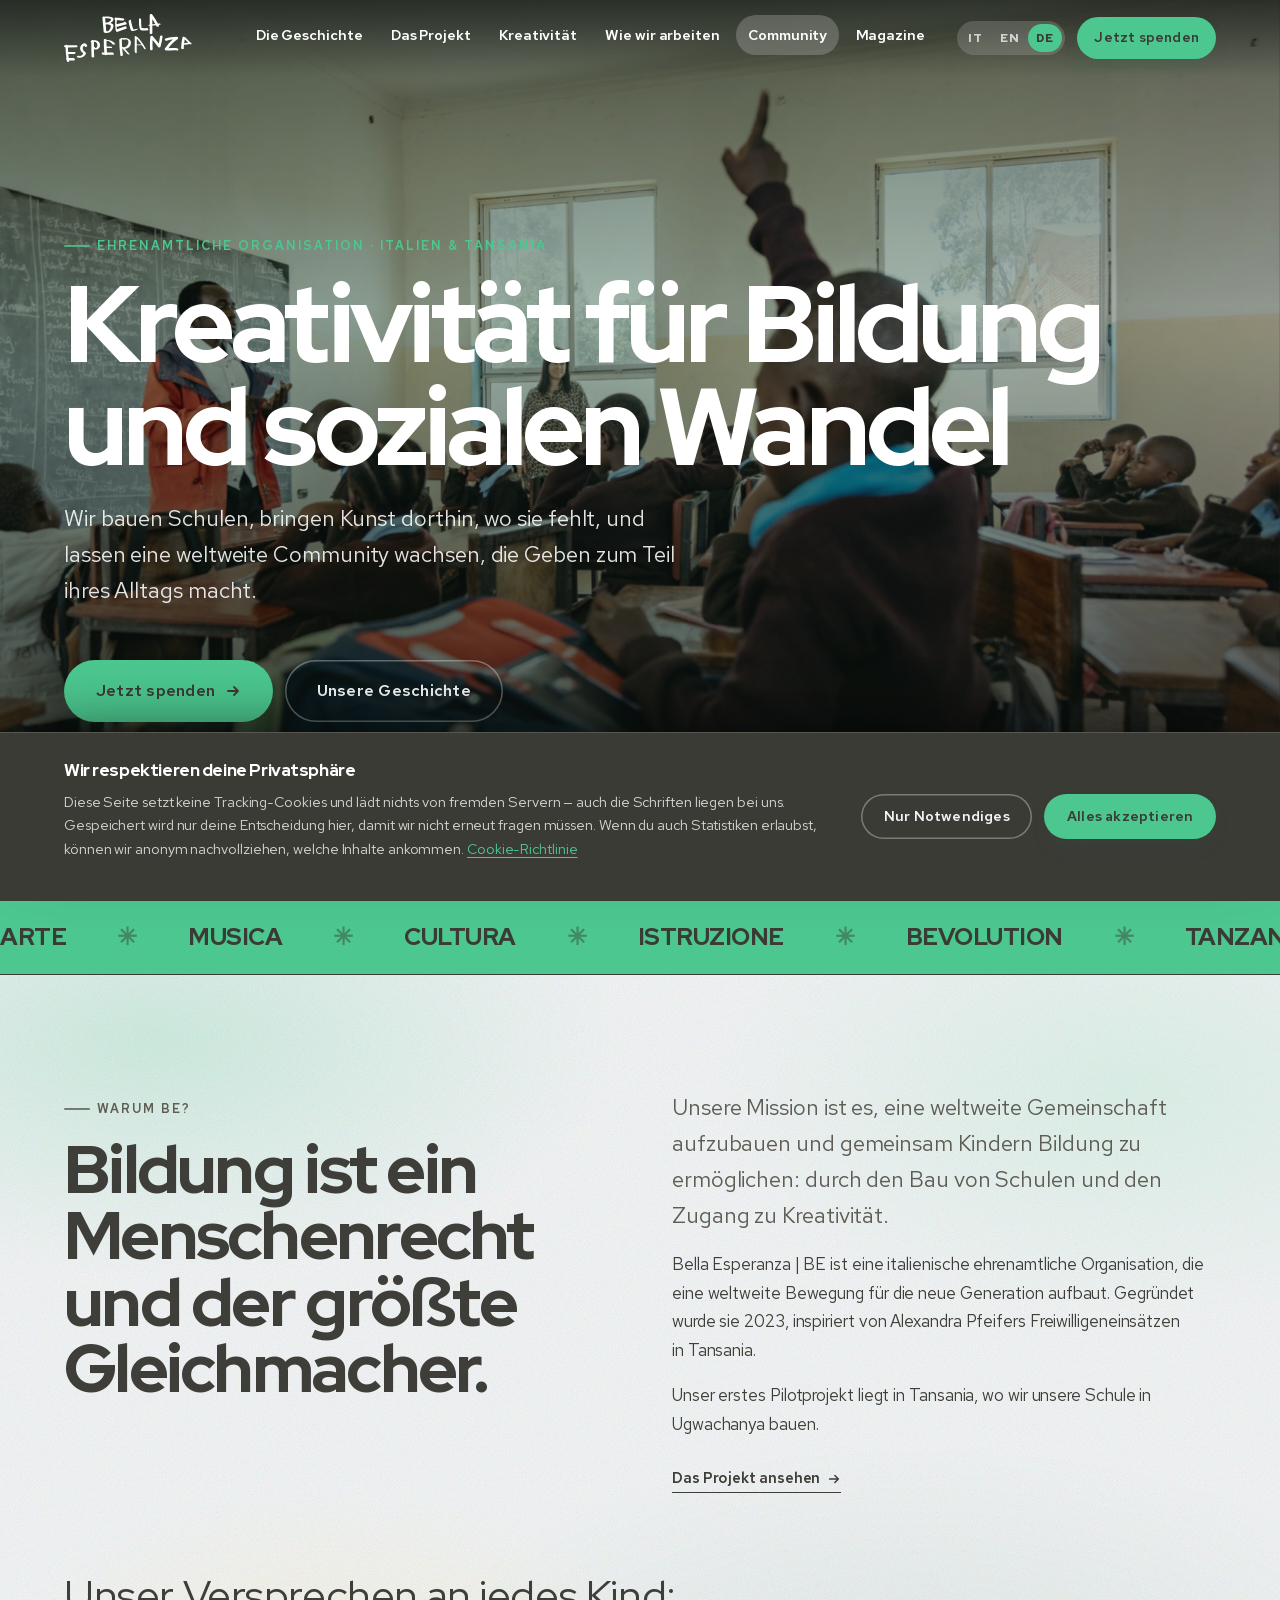
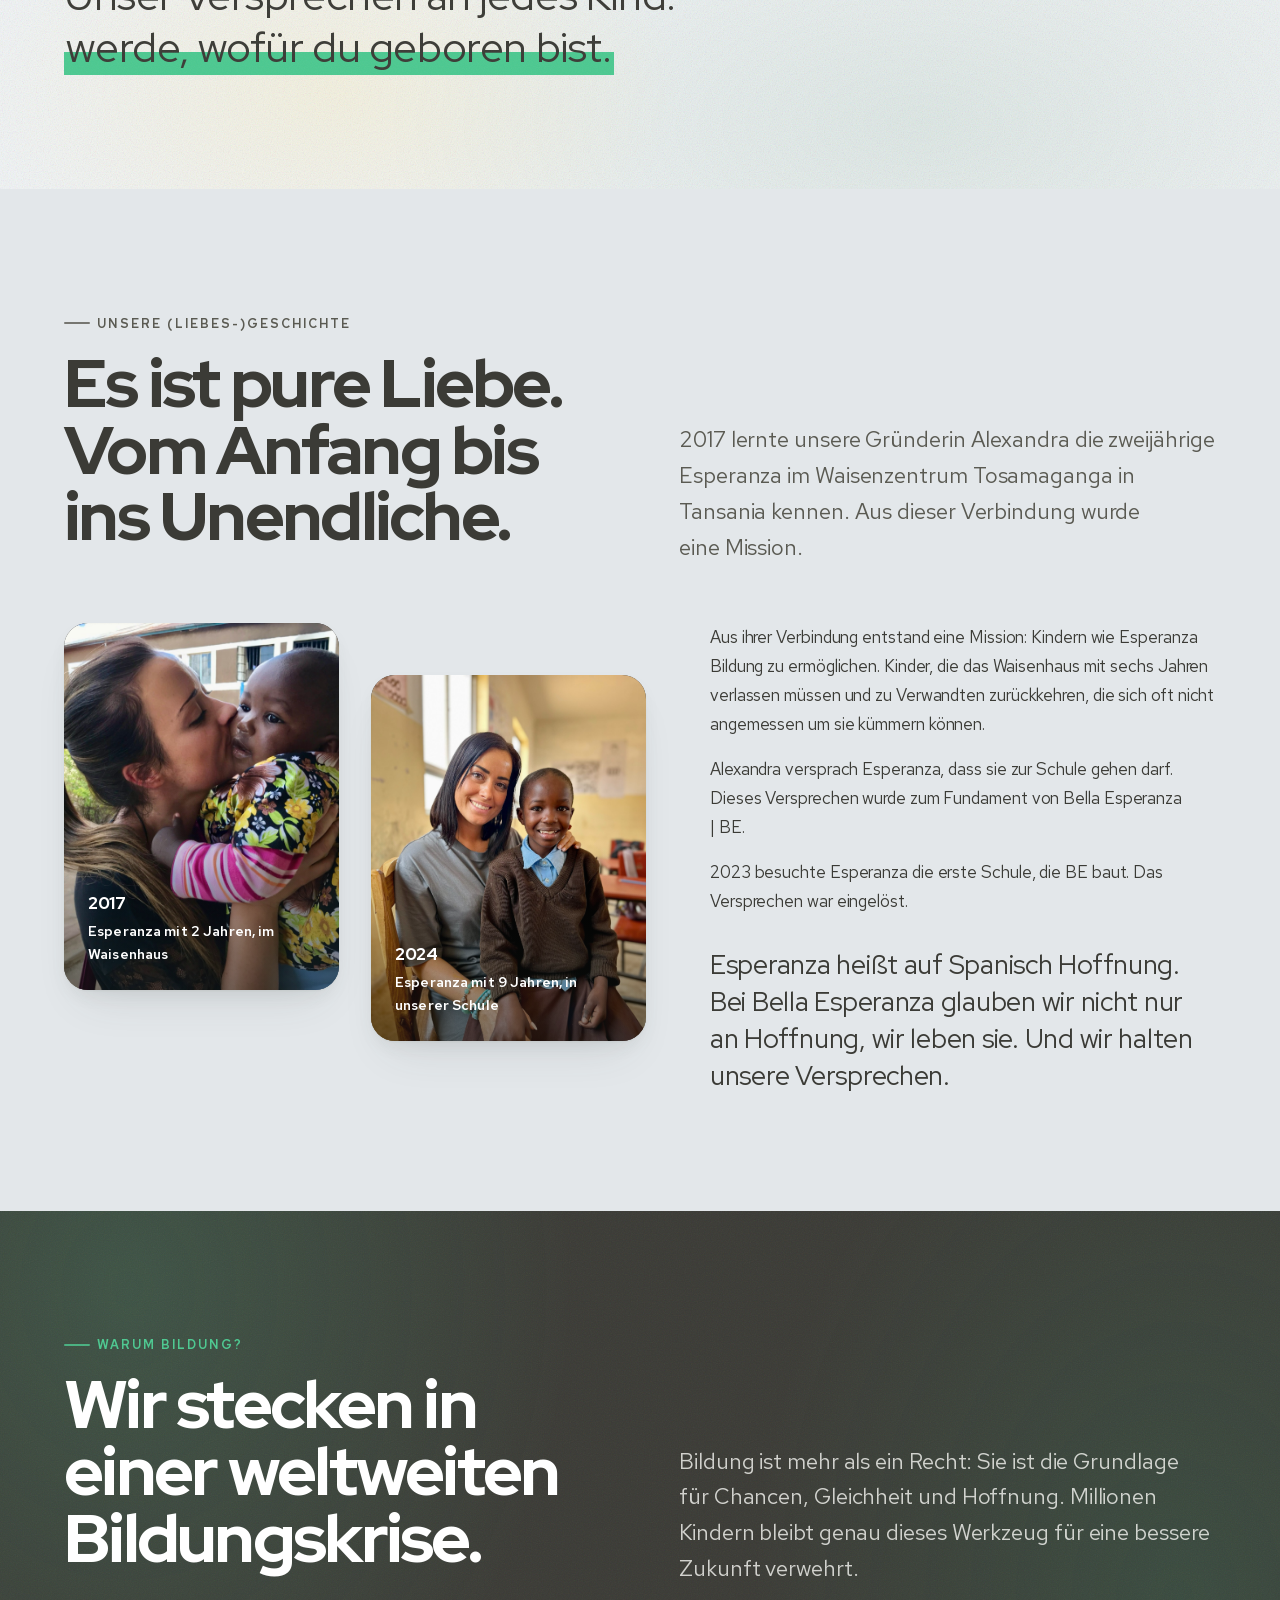
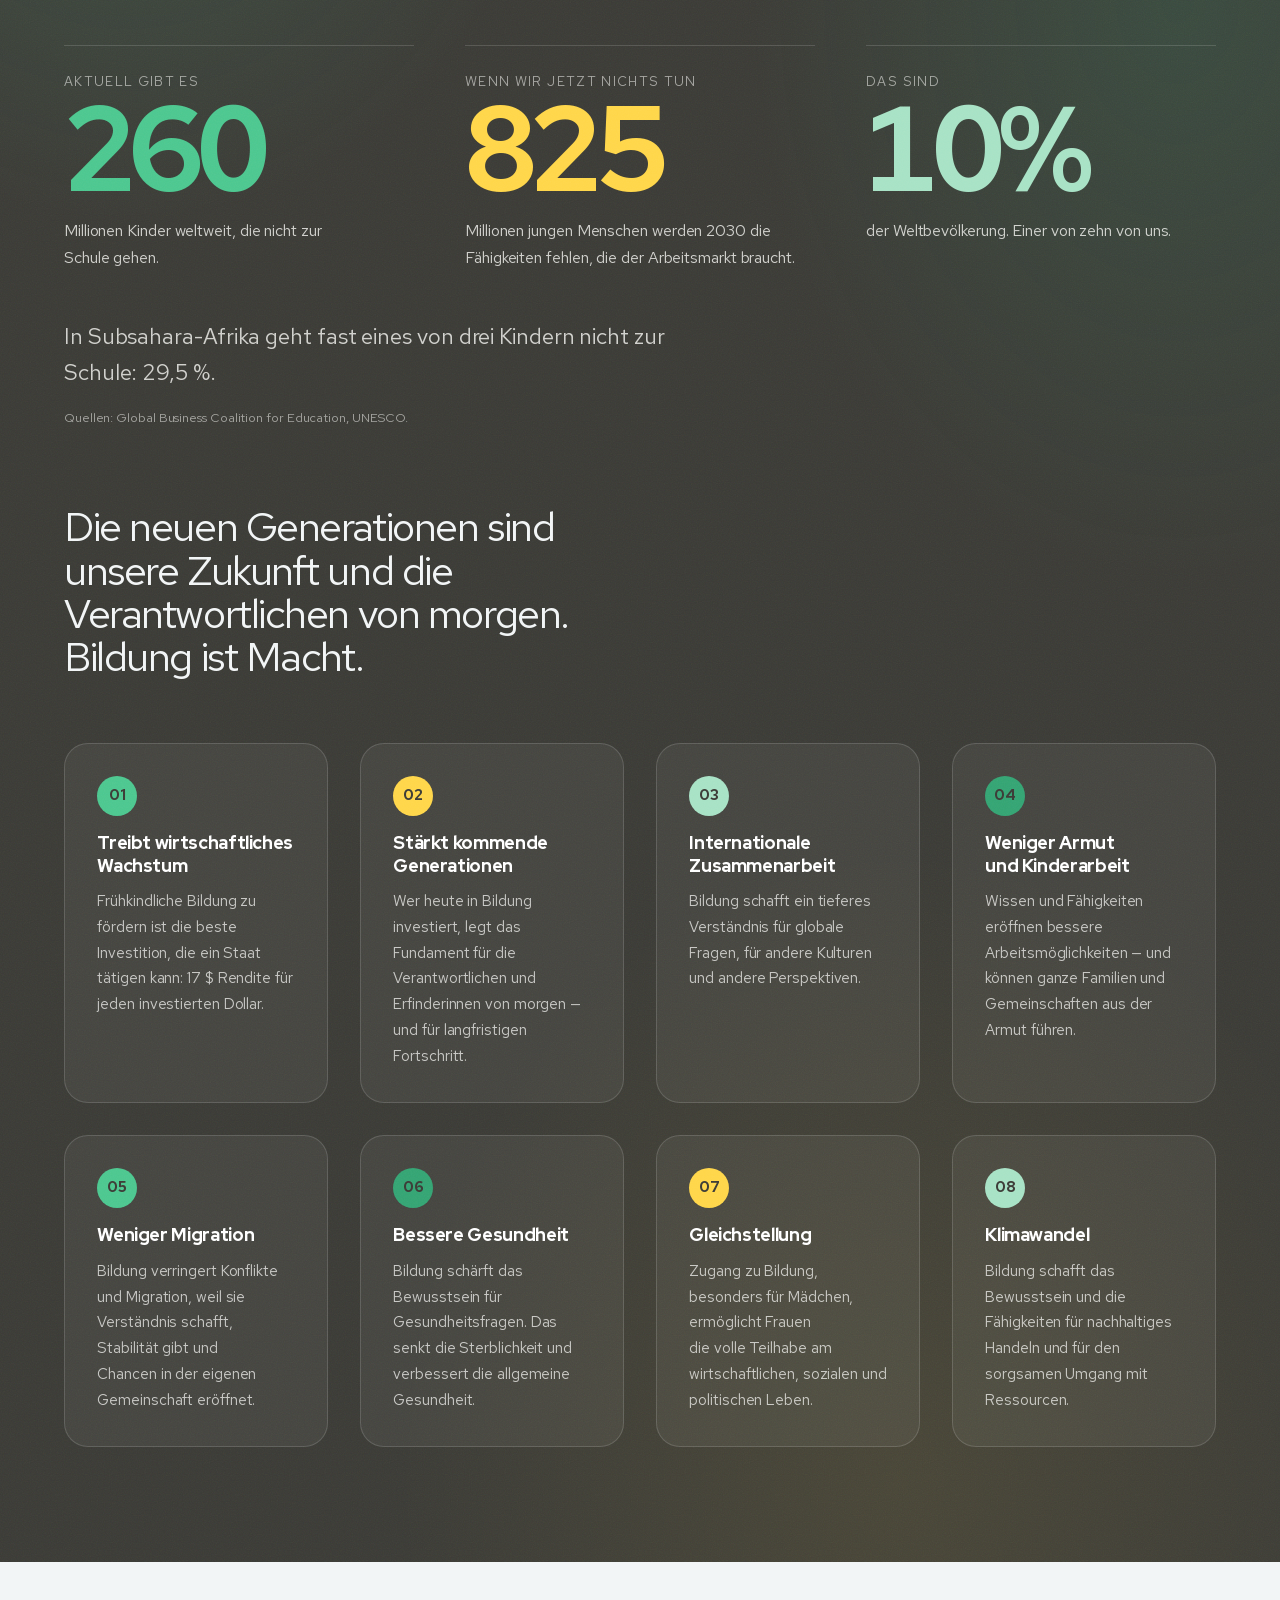
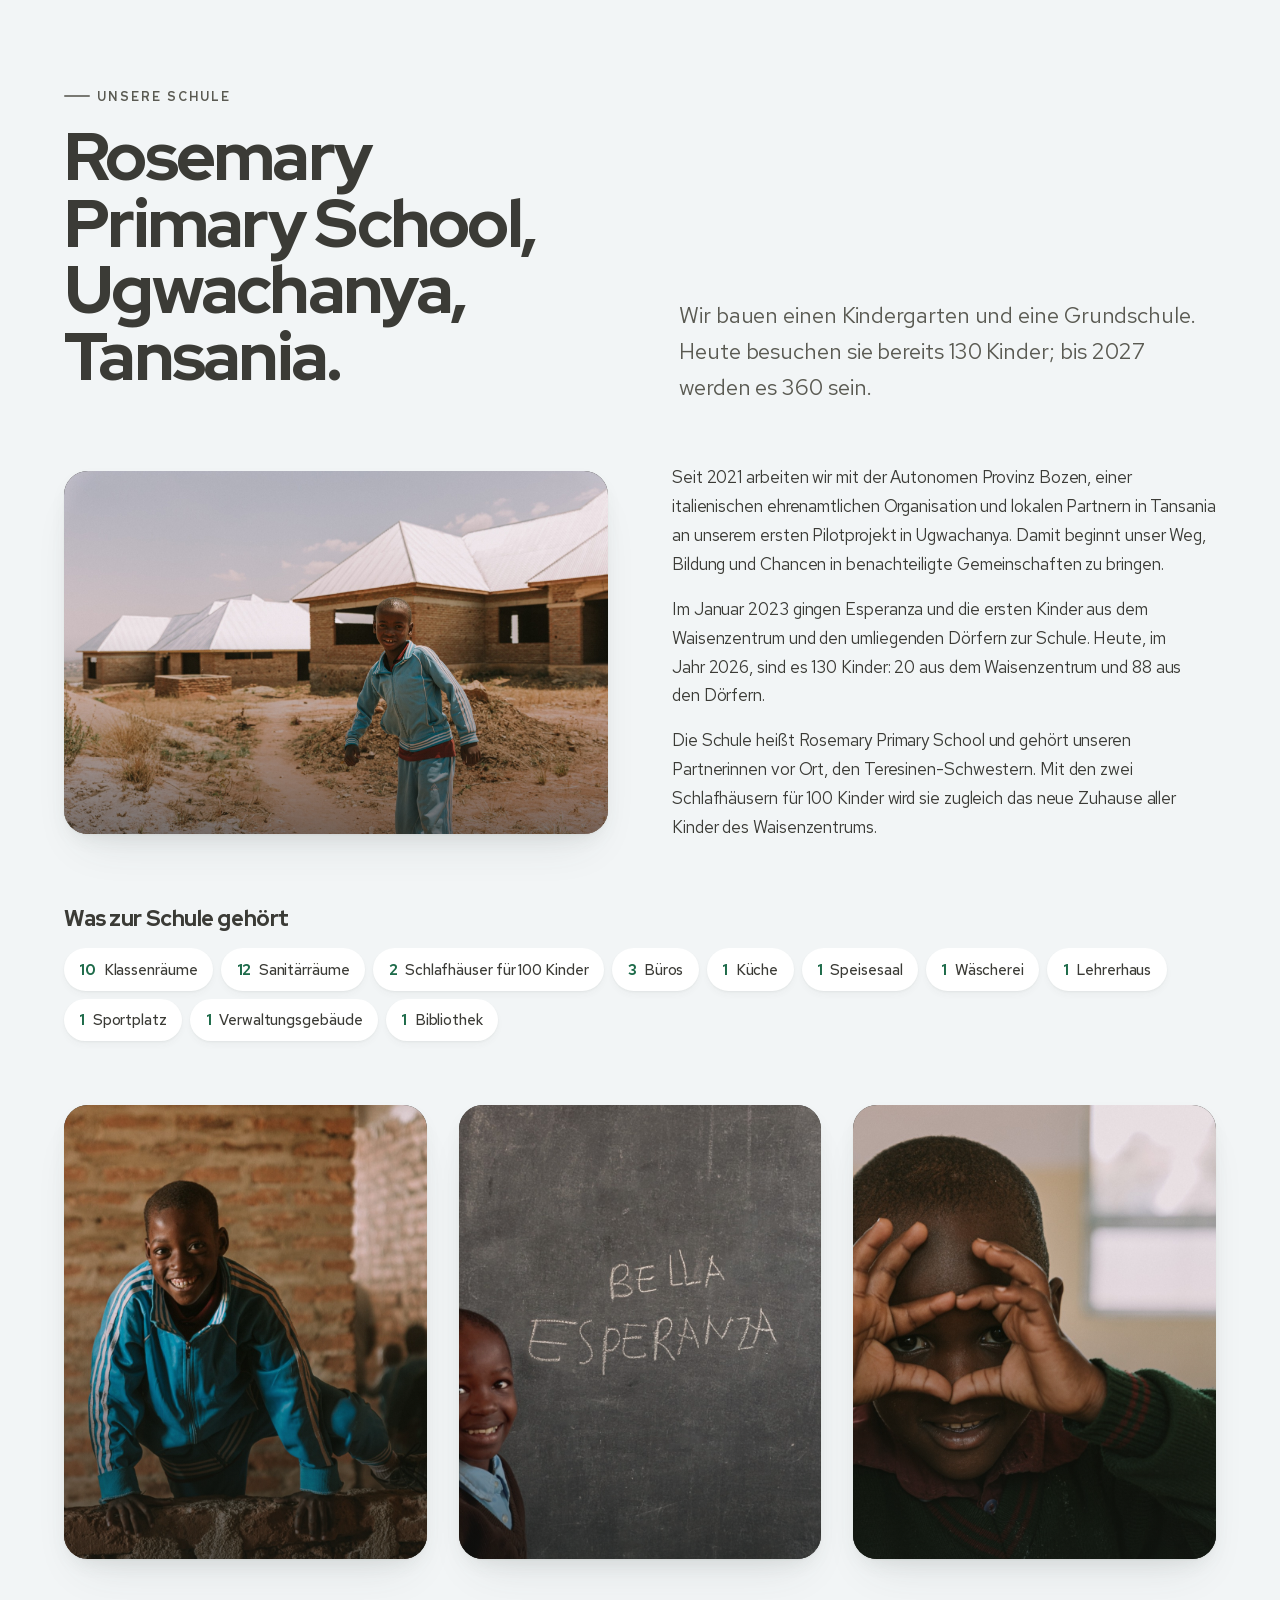
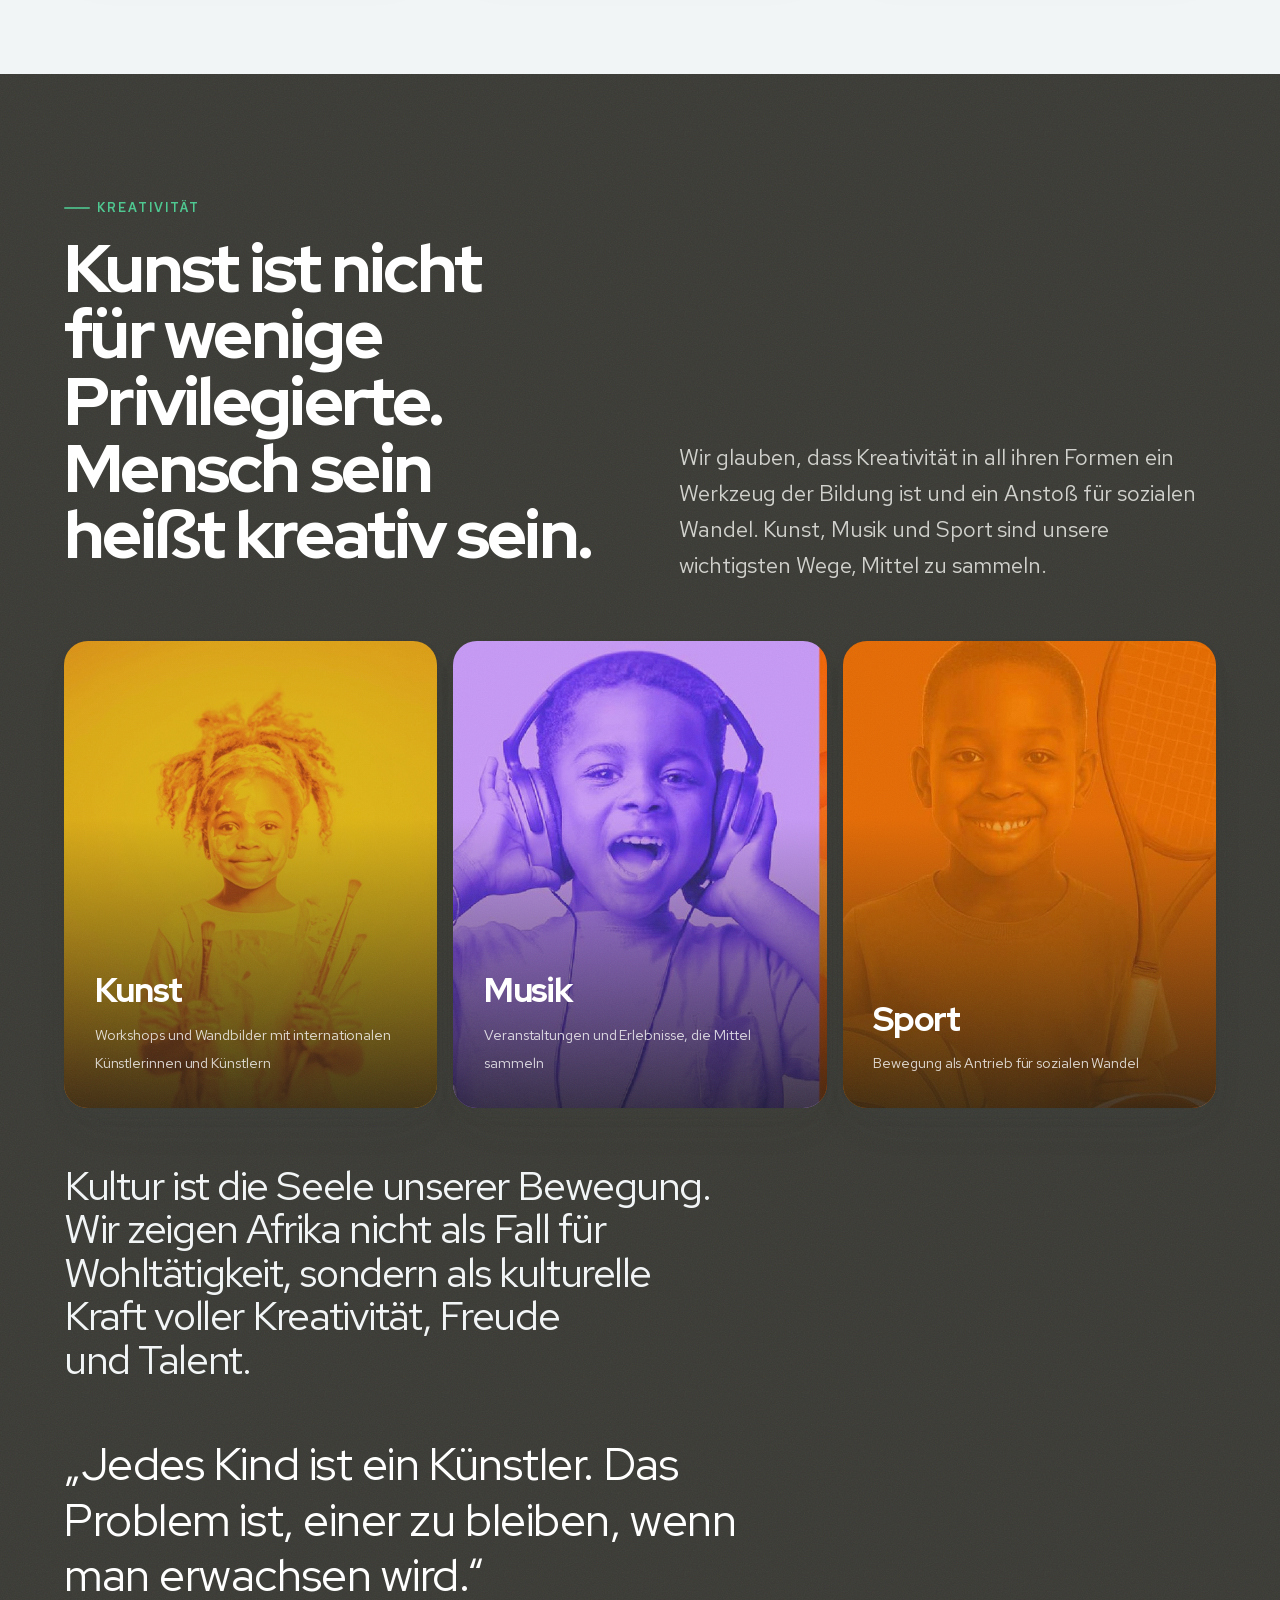
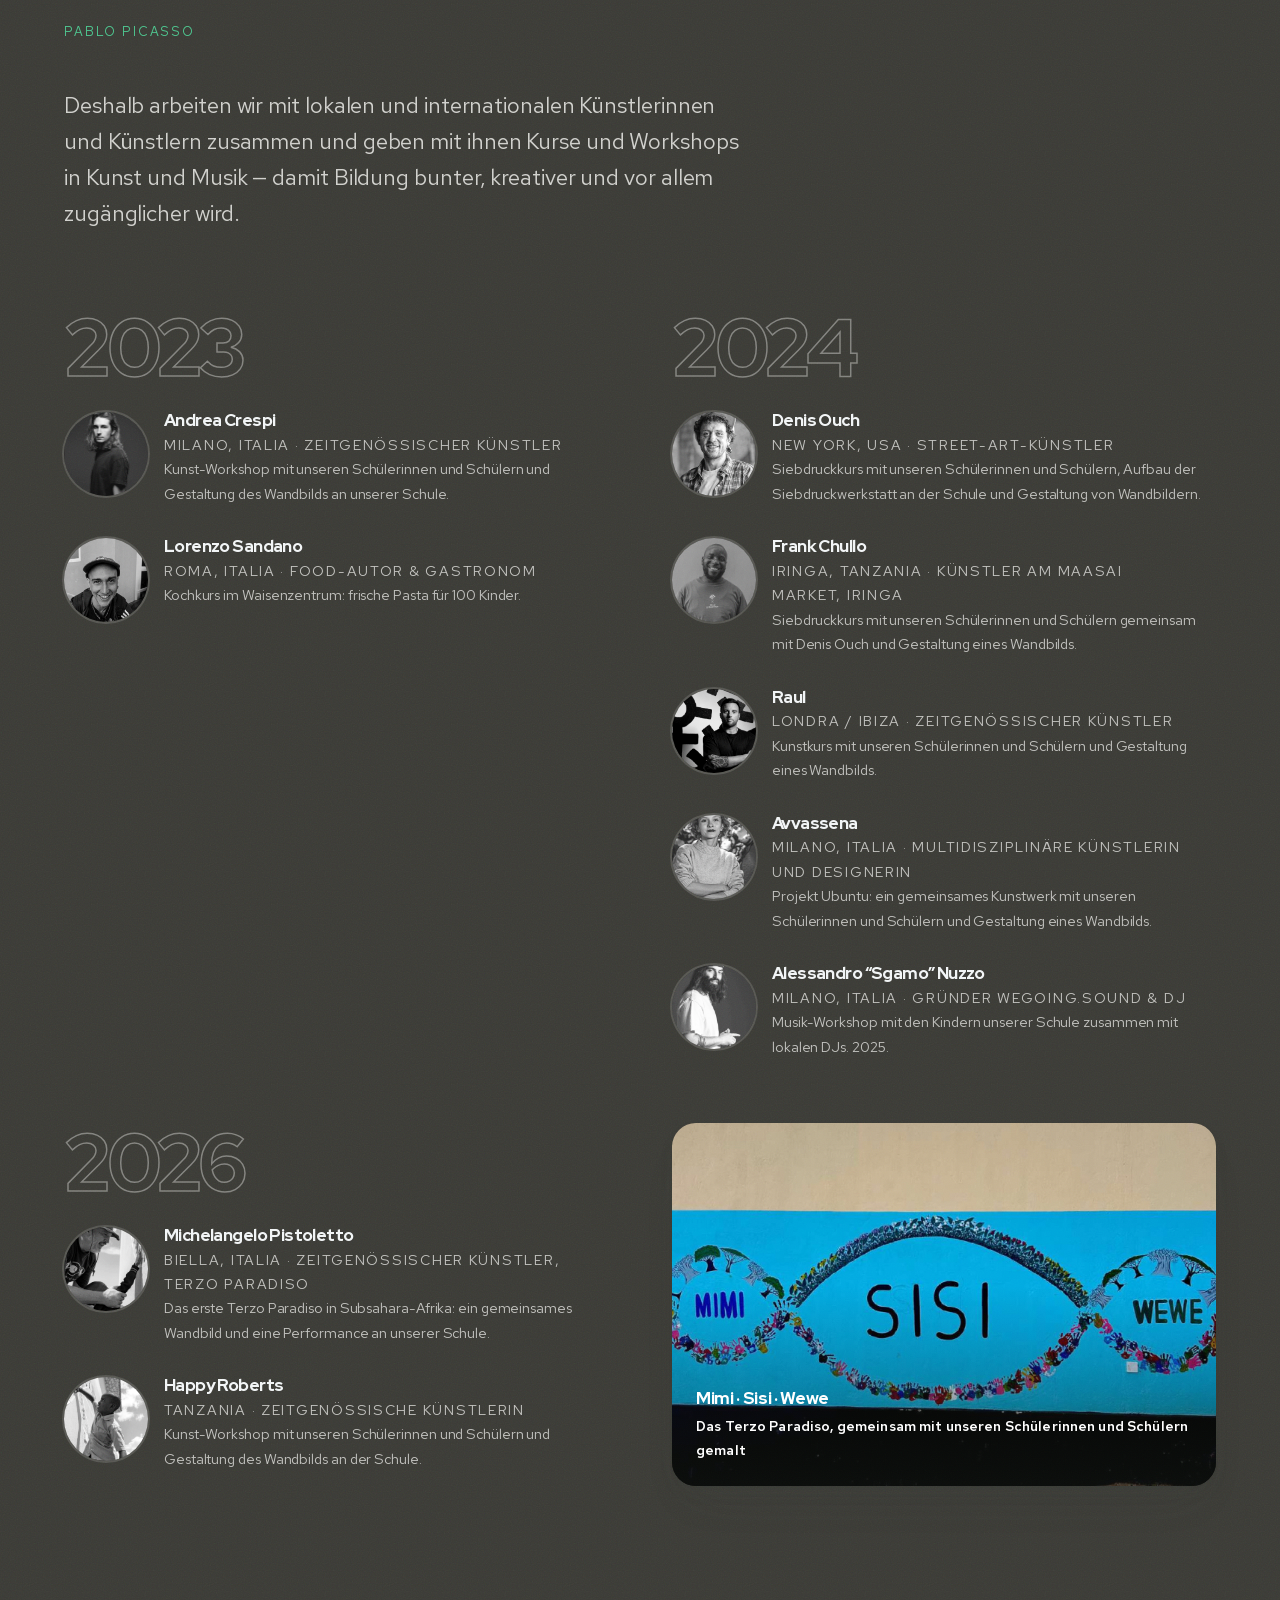
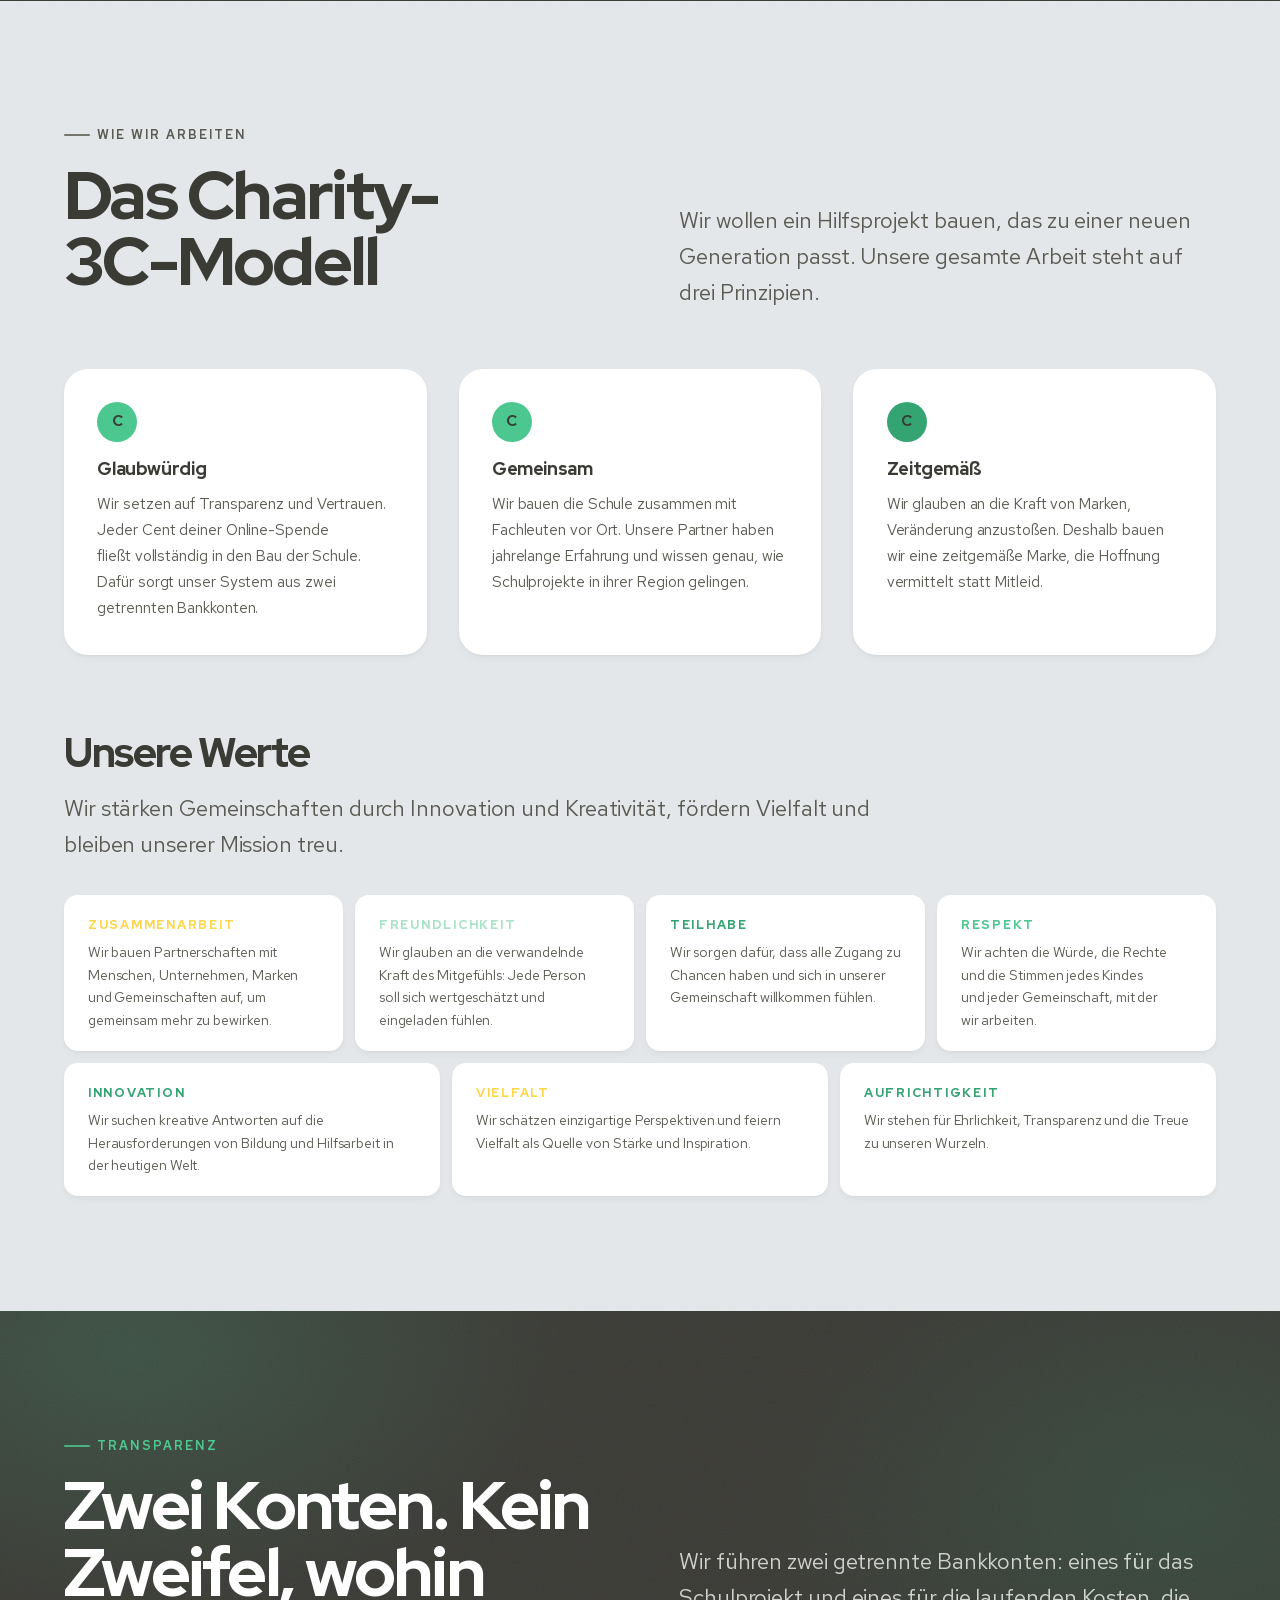
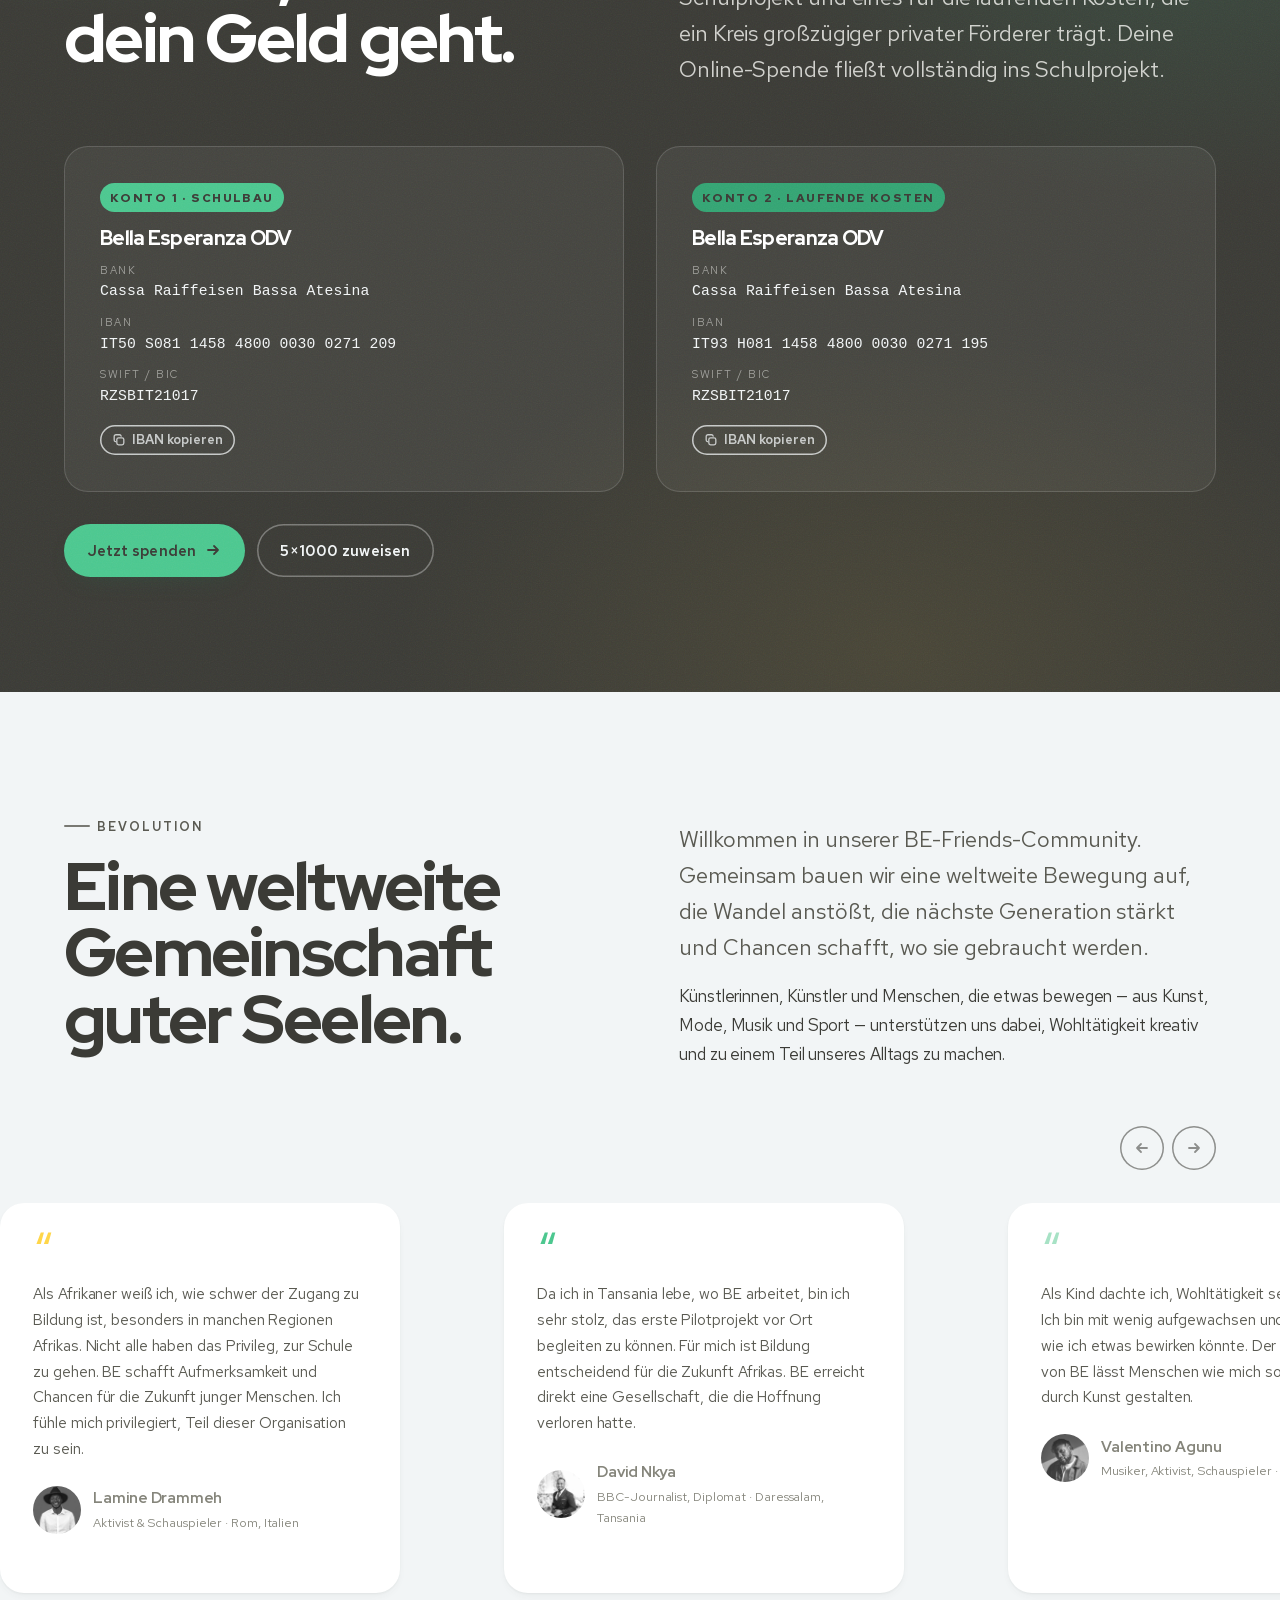
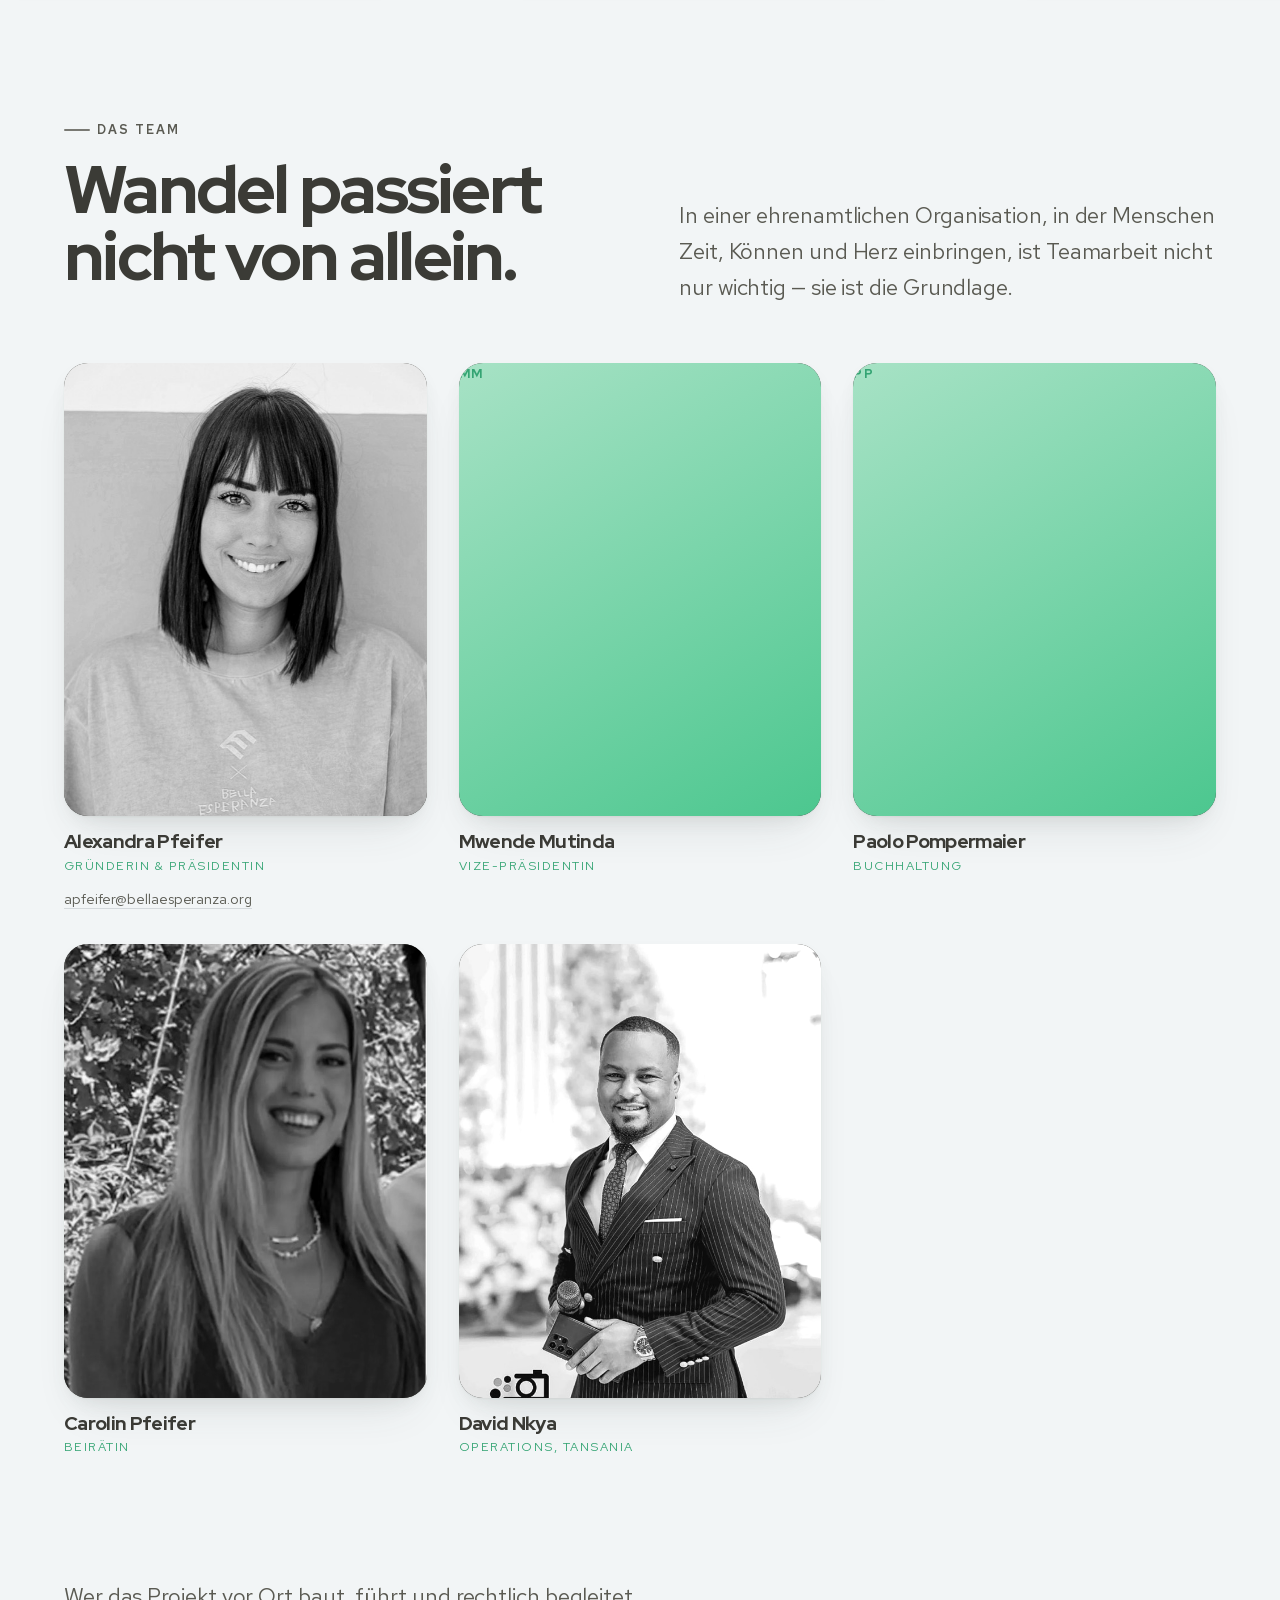
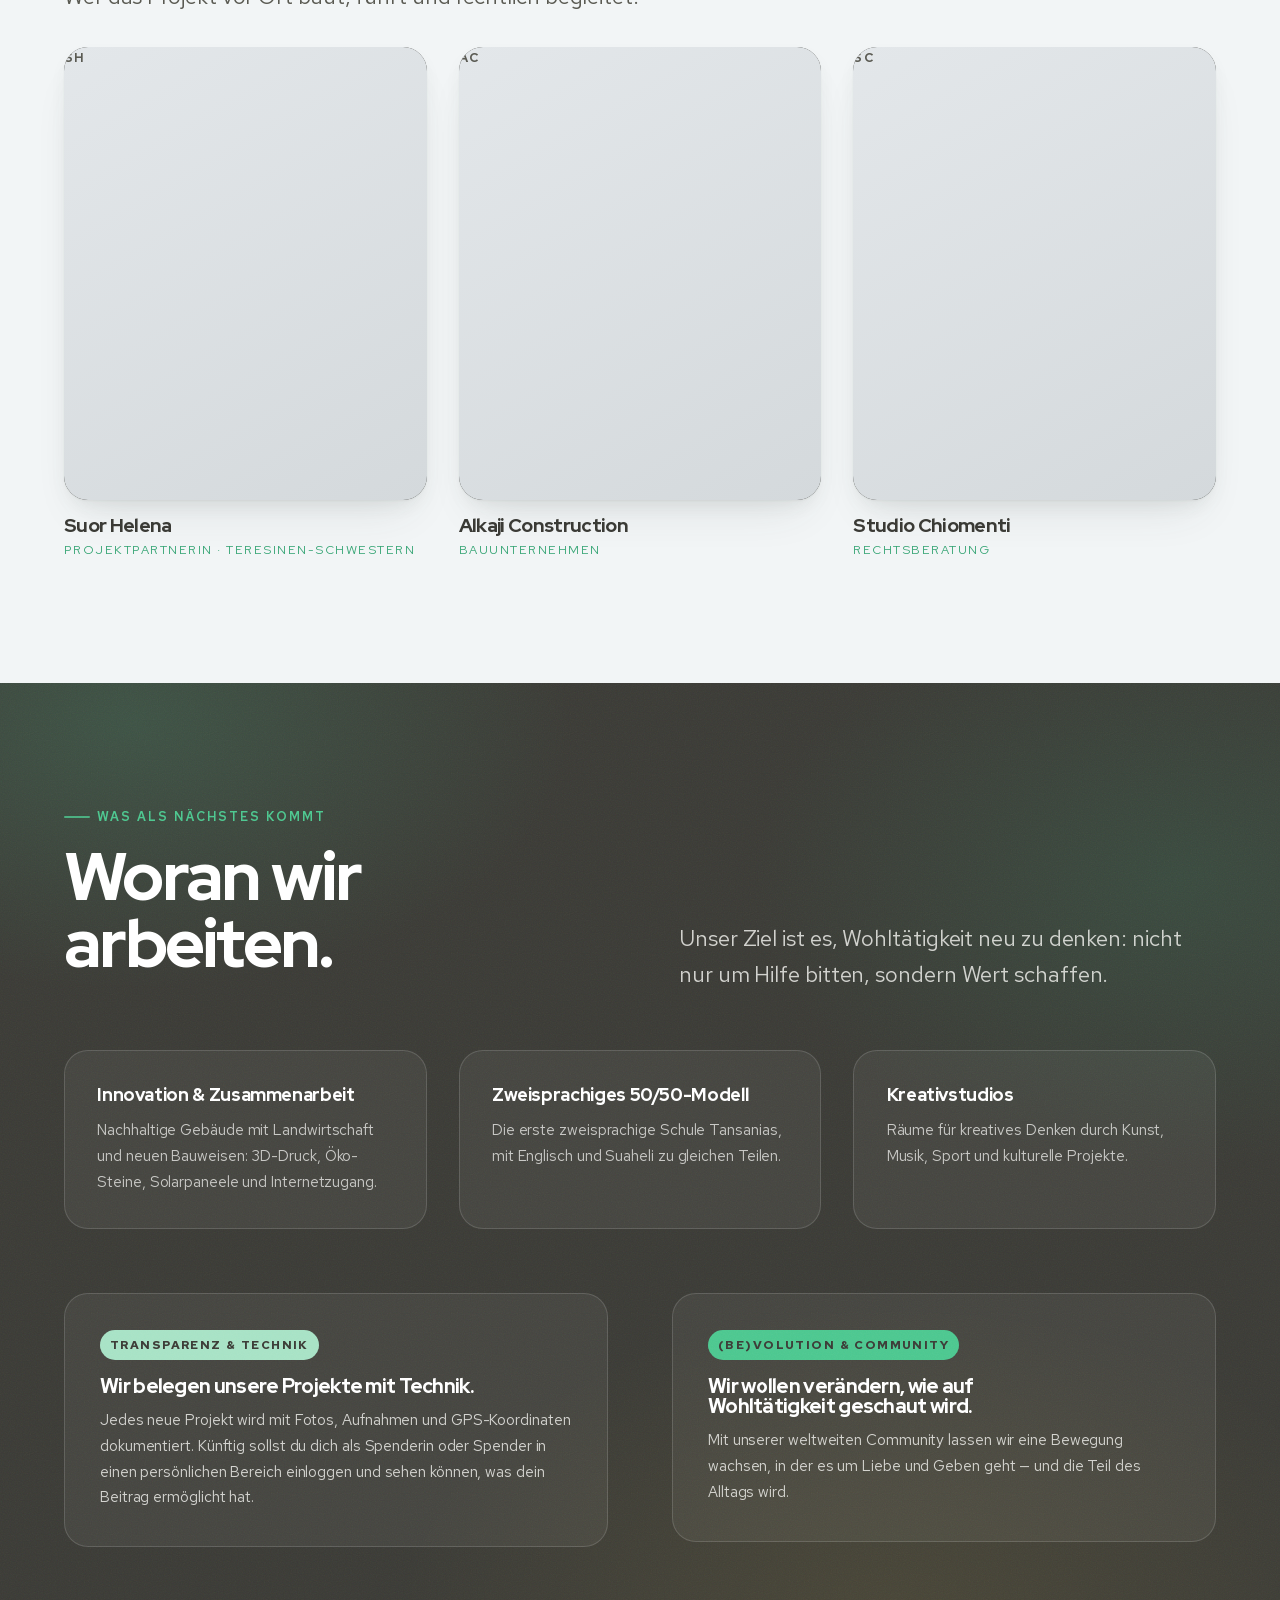
==== commit 1ffe79f3: "Inhalte aus der Praesentation 2026 eingearbeitet Schule - Heisst Rosemary Primary School, ist Kinder" ====
--- a/de/index.html
+++ b/de/index.html
@@ -136,8 +136,8 @@
           <span>der Online-Spenden fließen ins Projekt</span>
         </div>
         <div class="hero__stat">
-          <b>2023</b>
-          <span>Gründungsjahr</span>
+          <b><span data-count="130">130</span></b>
+          <span>Kinder gehen heute schon zur Schule</span>
         </div>
       </div>
     </div>
@@ -247,6 +247,9 @@
       </div>
     </div>
 
+    <p class="lede" style="margin-top:clamp(2rem,4vw,3rem);max-width:46ch" data-reveal>In Subsahara-Afrika geht fast eines von drei Kindern nicht zur Schule: 29,5 %.</p>
+    <p class="form-note" style="margin-top:var(--s-3)" data-reveal>Quellen: Global Business Coalition for Education, UNESCO.</p>
+
     <p class="display-m" style="margin-top:clamp(3rem,6vw,5rem);max-width:20ch" data-reveal>Die neuen Generationen sind unsere Zukunft und die Verantwortlichen von morgen. Bildung ist Macht.</p>
 
     <div class="grid grid--4" style="margin-top:clamp(2.5rem,5vw,4rem)">
@@ -300,9 +303,9 @@
     <div class="section-head">
       <div data-reveal>
         <p class="eyebrow">Unsere Schule</p>
-        <h2 class="display-l">Ein Anfang, der alles verändert: Ugwachanya, Tansania.</h2>
-      </div>
-      <p class="lede" data-reveal style="--d:100ms">Die erste Grundschule, die wir bauen, wird bis 2027 360 Kindern den Zugang zu Bildung eröffnen.</p>
+        <h2 class="display-l">Rosemary Primary School, Ugwachanya, Tansania.</h2>
+      </div>
+      <p class="lede" data-reveal style="--d:100ms">Wir bauen einen Kindergarten und eine Grundschule. Heute besuchen sie bereits 130 Kinder; bis 2027 werden es 360 sein.</p>
     </div>
 
     <div class="split" style="margin-bottom:clamp(2.5rem,5vw,4rem)">
@@ -311,8 +314,8 @@
       </div>
       <div data-reveal style="--d:120ms">
         <p>Seit 2021 arbeiten wir mit der Autonomen Provinz Bozen, einer italienischen ehrenamtlichen Organisation und lokalen Partnern in Tansania an unserem ersten Pilotprojekt in Ugwachanya. Damit beginnt unser Weg, Bildung und Chancen in benachteiligte Gemeinschaften zu bringen.</p>
-        <p>Die Schule wird von unseren Partnerinnen vor Ort geführt, den Teresinen-Schwestern. Sie ist ein greifbares Beispiel dafür, was Zusammenarbeit bewirkt: nicht nur Unterricht, sondern die Aussicht auf eine bessere Zukunft für jedes unserer Kinder.</p>
-        <p>Geplant wurde sie sorgfältig — für das Lernen ebenso wie für das Wohlbefinden.</p>
+        <p>Im Januar 2023 gingen Esperanza und die ersten Kinder aus dem Waisenzentrum und den umliegenden Dörfern zur Schule. Heute, im Jahr 2026, sind es 130 Kinder: 20 aus dem Waisenzentrum und 88 aus den Dörfern.</p>
+        <p>Die Schule heißt Rosemary Primary School und gehört unseren Partnerinnen vor Ort, den Teresinen-Schwestern. Mit den zwei Schlafhäusern für 100 Kinder wird sie zugleich das neue Zuhause aller Kinder des Waisenzentrums.</p>
       </div>
     </div>
 
@@ -353,7 +356,7 @@
         <p class="eyebrow">Kreativität</p>
         <h2 class="display-l">Kunst ist nicht für wenige Privilegierte. Mensch sein heißt kreativ sein.</h2>
       </div>
-      <p class="lede" data-reveal style="--d:100ms">Wir glauben, dass Kreativität in all ihren Formen ein Werkzeug der Bildung ist und ein Anstoß für sozialen Wandel. Kunst, Musik und Kultur sind unsere wichtigsten Wege, Mittel zu sammeln.</p>
+      <p class="lede" data-reveal style="--d:100ms">Wir glauben, dass Kreativität in all ihren Formen ein Werkzeug der Bildung ist und ein Anstoß für sozialen Wandel. Kunst, Musik und Sport sind unsere wichtigsten Wege, Mittel zu sammeln.</p>
     </div>
 
     <div class="pillars">
@@ -362,18 +365,20 @@
         <div class="pillar__label"><b>Kunst</b><span>Workshops und Wandbilder mit internationalen Künstlerinnen und Künstlern</span></div>
       </article>
       <article class="pillar" data-reveal style="--d:110ms">
-        <img src="../assets/img/pillar-music.jpg" alt="Un bambino ascolta la musica" loading="lazy" width="1200" height="1500">
+        <img src="../assets/img/pillar-music.jpg" alt="Un bambino ascolta la musica" loading="lazy" width="592" height="1115">
         <div class="pillar__label"><b>Musik</b><span>Veranstaltungen und Erlebnisse, die Mittel sammeln</span></div>
       </article>
       <article class="pillar" data-reveal style="--d:220ms">
-        <img src="../assets/img/pillar-culture.jpg" alt="Ritratto di una bambina" loading="lazy" width="1200" height="1500">
-        <div class="pillar__label"><b>Kultur</b><span>Begegnung der Kulturen, von Italien bis Tansania</span></div>
-      </article>
-    </div>
-
-    <blockquote class="serif" style="margin:clamp(3rem,6vw,5rem) 0 0;font-size:clamp(1.5rem,3.6vw,2.8rem);line-height:1.24;max-width:24ch;color:var(--white)" data-reveal>
+        <img src="../assets/img/pillar-sport.jpg" alt="Un bambino con racchetta e palloni" loading="lazy" width="549" height="1071">
+        <div class="pillar__label"><b>Sport</b><span>Bewegung als Antrieb für sozialen Wandel</span></div>
+      </article>
+    </div>
+
+    <p class="display-m" style="margin-top:clamp(2.5rem,5vw,3.5rem);max-width:26ch" data-reveal>Kultur ist die Seele unserer Bewegung. Wir zeigen Afrika nicht als Fall für Wohltätigkeit, sondern als kulturelle Kraft voller Kreativität, Freude und Talent.</p>
+
+    <blockquote class="serif" style="margin:clamp(2.5rem,5vw,3.5rem) 0 0;font-size:clamp(1.5rem,3.6vw,2.8rem);line-height:1.24;max-width:24ch;color:var(--white)" data-reveal>
       <span>„Jedes Kind ist ein Künstler. Das Problem ist, einer zu bleiben, wenn man erwachsen wird.“</span>
-      <footer style="font-family:'Inter',sans-serif;font-style:normal;font-size:.82rem;letter-spacing:.14em;text-transform:uppercase;color:var(--accent);margin-top:1.25rem">Pablo Picasso</footer>
+      <footer style="font-family:'Red Hat Text',sans-serif;font-style:normal;font-size:.82rem;letter-spacing:.14em;text-transform:uppercase;color:var(--accent);margin-top:1.25rem">Pablo Picasso</footer>
     </blockquote>
 
     <p class="lede" style="margin-top:clamp(2rem,4vw,3rem);max-width:52ch" data-reveal>Deshalb arbeiten wir mit lokalen und internationalen Künstlerinnen und Künstlern zusammen und geben mit ihnen Kurse und Workshops in Kunst und Musik — damit Bildung bunter, kreativer und vor allem zugänglicher wird.</p>
@@ -416,8 +421,8 @@
           <div class="artist">
             <div class="artist__ph"><img src="../assets/img/artist-franky.jpg" alt="Franky" loading="lazy" width="200" height="200"></div>
             <div>
-              <h4>Franky</h4>
-              <p class="artist__meta">Iringa, Tanzania · <span>Künstler aus Iringa</span></p>
+              <h4>Frank Chullo</h4>
+              <p class="artist__meta">Iringa, Tanzania · <span>Künstler am Maasai Market, Iringa</span></p>
               <p>Siebdruckkurs mit unseren Schülerinnen und Schülern gemeinsam mit Denis Ouch und Gestaltung eines Wandbilds.</p>
             </div>
           </div>
@@ -437,7 +442,44 @@
               <p>Projekt Ubuntu: ein gemeinsames Kunstwerk mit unseren Schülerinnen und Schülern und Gestaltung eines Wandbilds.</p>
             </div>
           </div>
-        </div>
+          <div class="artist">
+            <div class="artist__ph"><img src="../assets/img/artist-sgamo.jpg" alt="Alessandro „Sgamo“ Nuzzo" loading="lazy" width="200" height="200"></div>
+            <div>
+              <h4>Alessandro “Sgamo” Nuzzo</h4>
+              <p class="artist__meta">Milano, Italia · <span>Gründer wegoing.sound &amp; DJ</span></p>
+              <p>Musik-Workshop mit den Kindern unserer Schule zusammen mit lokalen DJs. 2025.</p>
+            </div>
+          </div>
+        </div>
+      </div>
+    </div>
+
+    <div class="split split--top" style="margin-top:clamp(2.5rem,5vw,4rem)">
+      <div data-reveal>
+        <p class="tl-year">2026</p>
+        <div class="grid" style="gap:var(--s-6)">
+          <div class="artist">
+            <div class="artist__ph"><img src="../assets/img/mag-pistoletto.jpg" alt="Michelangelo Pistoletto" loading="lazy" width="200" height="200"></div>
+            <div>
+              <h4>Michelangelo Pistoletto</h4>
+              <p class="artist__meta">Biella, Italia · <span>Zeitgenössischer Künstler, Terzo Paradiso</span></p>
+              <p>Das erste Terzo Paradiso in Subsahara-Afrika: ein gemeinsames Wandbild und eine Performance an unserer Schule.</p>
+            </div>
+          </div>
+          <div class="artist">
+            <div class="artist__ph"><img src="../assets/img/mural-boy.jpg" alt="" loading="lazy" width="200" height="200"></div>
+            <div>
+              <h4>Happy Roberts</h4>
+              <p class="artist__meta">Tanzania · <span>Zeitgenössische Künstlerin</span></p>
+              <p>Kunst-Workshop mit unseren Schülerinnen und Schülern und Gestaltung des Wandbilds an der Schule.</p>
+            </div>
+          </div>
+        </div>
+      </div>
+
+      <div class="frame ratio-3-2 frame--hover" data-reveal style="--d:140ms">
+        <img src="../assets/img/mural-sisi.jpg" alt="Il murales „Mimi Sisi Wewe“ alla nostra scuola" loading="lazy" width="1600" height="909">
+        <figcaption class="frame__cap"><b>Mimi · Sisi · Wewe</b><span>Das Terzo Paradiso, gemeinsam mit unseren Schülerinnen und Schülern gemalt</span></figcaption>
       </div>
     </div>
   </div>
@@ -511,7 +553,7 @@
         </dl>
         <button class="copy-btn" type="button" data-copy="IT50S0811458480000300271209">
           <svg width="14" height="14" viewBox="0 0 16 16" fill="none" aria-hidden="true"><rect x="5.5" y="5.5" width="8" height="8" rx="2" stroke="currentColor" stroke-width="1.5"/><path d="M10.5 3.5A2 2 0 0 0 8.5 2H4.5a2 2 0 0 0-2 2v4a2 2 0 0 0 1.5 1.94" stroke="currentColor" stroke-width="1.5" stroke-linecap="round"/></svg>
-          <span class="copy-label" data-idle="IBAN kopieren" data-done="Kopiert!">Copia IBAN</span>
+          <span class="copy-label" data-idle="IBAN kopieren" data-done="Kopiert!">IBAN kopieren</span>
         </button>
       </div>
 
@@ -525,7 +567,7 @@
         </dl>
         <button class="copy-btn" type="button" data-copy="IT93H0811458480000300271195">
           <svg width="14" height="14" viewBox="0 0 16 16" fill="none" aria-hidden="true"><rect x="5.5" y="5.5" width="8" height="8" rx="2" stroke="currentColor" stroke-width="1.5"/><path d="M10.5 3.5A2 2 0 0 0 8.5 2H4.5a2 2 0 0 0-2 2v4a2 2 0 0 0 1.5 1.94" stroke="currentColor" stroke-width="1.5" stroke-linecap="round"/></svg>
-          <span class="copy-label" data-idle="IBAN kopieren" data-done="Kopiert!">Copia IBAN</span>
+          <span class="copy-label" data-idle="IBAN kopieren" data-done="Kopiert!">IBAN kopieren</span>
         </button>
       </div>
     </div>
@@ -676,6 +718,47 @@
           <span>Rechtsberatung</span>
         </article>
         </div>
+      </div>
+    </div>
+  </div>
+</section>
+
+<!-- ========================================================== PROSSIMI -->
+<section class="section section--dark mesh grain" id="prossimi">
+  <div class="wrap">
+    <div class="section-head">
+      <div data-reveal>
+        <p class="eyebrow">Was als Nächstes kommt</p>
+        <h2 class="display-l">Woran wir arbeiten.</h2>
+      </div>
+      <p class="lede" data-reveal style="--d:100ms">Unser Ziel ist es, Wohltätigkeit neu zu denken: nicht nur um Hilfe bitten, sondern Wert schaffen.</p>
+    </div>
+
+    <div class="grid grid--3">
+      <article class="card" data-reveal style="--card-accent:var(--accent)">
+        <h3>Innovation &amp; Zusammenarbeit</h3>
+        <p>Nachhaltige Gebäude mit Landwirtschaft und neuen Bauweisen: 3D-Druck, Öko-Steine, Solarpaneele und Internetzugang.</p>
+      </article>
+      <article class="card" data-reveal style="--d:110ms;--card-accent:var(--accent-d)">
+        <h3>Zweisprachiges 50/50-Modell</h3>
+        <p>Die erste zweisprachige Schule Tansanias, mit Englisch und Suaheli zu gleichen Teilen.</p>
+      </article>
+      <article class="card" data-reveal style="--d:220ms;--card-accent:var(--sun)">
+        <h3>Kreativstudios</h3>
+        <p>Räume für kreatives Denken durch Kunst, Musik, Sport und kulturelle Projekte.</p>
+      </article>
+    </div>
+
+    <div class="split split--top" style="margin-top:clamp(2.5rem,5vw,4rem)">
+      <div class="acct" data-reveal style="--acct-accent:var(--accent-soft)">
+        <span class="acct__tag" style="--acct-accent:var(--accent-soft)">Transparenz &amp; Technik</span>
+        <h3>Wir belegen unsere Projekte mit Technik.</h3>
+        <p style="font-size:.95rem;color:rgba(250,250,246,.78)">Jedes neue Projekt wird mit Fotos, Aufnahmen und GPS-Koordinaten dokumentiert. Künftig sollst du dich als Spenderin oder Spender in einen persönlichen Bereich einloggen und sehen können, was dein Beitrag ermöglicht hat.</p>
+      </div>
+      <div class="acct" data-reveal style="--d:120ms;--acct-accent:var(--accent)">
+        <span class="acct__tag" style="--acct-accent:var(--accent)">(BE)volution &amp; Community</span>
+        <h3>Wir wollen verändern, wie auf Wohltätigkeit geschaut wird.</h3>
+        <p style="font-size:.95rem;color:rgba(250,250,246,.78)">Mit unserer weltweiten Community lassen wir eine Bewegung wachsen, in der es um Liebe und Geben geht — und die Teil des Alltags wird.</p>
       </div>
     </div>
   </div>
@@ -745,6 +828,40 @@
         <a class="btn btn--ghost btn--lg" href="magazine.html">Kooperationen ansehen</a>
       </div>
     </div>
+
+    <div class="grid grid--3" style="margin-top:clamp(2.5rem,5vw,4rem)">
+      <article class="card" data-reveal style="--card-accent:var(--accent)">
+        <h3>Sichtbare und messbare Wirkung</h3>
+        <p>Von Klassenräumen über Einrichtung bis zum täglichen Material: Jeder Beitrag hängt an einem konkreten Ergebnis und an sichtbarem Fortschritt vor Ort. Wir teilen Updates, Meilensteine und Resultate.</p>
+      </article>
+      <article class="card" data-reveal style="--d:110ms;--card-accent:var(--accent-d)">
+        <h3>Was Kundinnen und Kunden erwarten</h3>
+        <p>78 % der Verbraucher erwarten, dass Unternehmen zum Gemeinwohl beitragen; 62 % bleiben Marken treu, die Anliegen wie Bildung unterstützen. (Quelle: McKinsey &amp; Co.)</p>
+      </article>
+      <article class="card" data-reveal style="--d:220ms;--card-accent:var(--sun)">
+        <h3>Markenwert und Steuervorteile</h3>
+        <p>Für Privatpersonen: 30 % IRPEF-Abzug bis 30.000 €, alternativ Abzug bis 10 % des erklärten Einkommens. Für Unternehmen: Abzug bis 10 % des Einkommens, Überschüsse sind über die folgenden vier Jahre absetzbar.</p>
+      </article>
+    </div>
+
+    <div class="split split--top" style="margin-top:clamp(2rem,4vw,3rem)">
+      <div data-reveal>
+        <h3 class="display-s">Was wir bieten</h3>
+        <ul style="color:var(--ink-3);font-size:.95rem">
+          <li><b>Echte Sichtbarkeit</b> auf unseren Kanälen: Social Media, Website, Newsletter und Jahresberichte.</li>
+          <li><b>Nachvollziehbares Reporting</b> mit klaren Daten, Wirkungskennzahlen und Geschichten von Menschen.</li>
+          <li><b>Gemeinsames Storytelling</b> und Erzählungen unter beiden Namen, die geteilte Werte zeigen.</li>
+        </ul>
+      </div>
+      <div data-reveal style="--d:120ms">
+        <h3 class="display-s">Für euer Team</h3>
+        <ul style="color:var(--ink-3);font-size:.95rem">
+          <li><b>Besuche an der Schule</b> in Tansania, mit direkter Begegnung mit der Gemeinschaft vor Ort.</li>
+          <li><b>Teambuilding mit Wirkung</b>: Wandbilder, kreative Workshops, exklusive Inhalte für die interne Kommunikation.</li>
+          <li><b>Maßgeschneiderte Projekte</b>, abgestimmt auf euren ESG-Plan sowie auf SDG 4 und SDG 17.</li>
+        </ul>
+      </div>
+    </div>
   </div>
 </section>
 
@@ -863,7 +980,8 @@
           </li>
           <li>
             <p style="font-size:.72rem;letter-spacing:.14em;text-transform:uppercase;color:var(--accent);margin:0 0 .2em">Präsidentin · Alexandra Pfeifer</p>
-            <a href="mailto:apfeifer@bellaesperanza.org" class="tlink">apfeifer@bellaesperanza.org</a>
+            <a href="mailto:apfeifer@bellaesperanza.org" class="tlink">apfeifer@bellaesperanza.org</a><br>
+            <a href="tel:+393474623194" class="tlink" style="margin-top:.4em">+39 347 4623194</a>
           </li>
           <li>
             <p style="font-size:.72rem;letter-spacing:.14em;text-transform:uppercase;color:var(--accent);margin:0 0 .2em">Vize-Präsident · Johannes March</p>
@@ -942,7 +1060,7 @@
           <li>
             <button class="copy-btn copy-btn--sm" type="button" data-copy="IT50S0811458480000300271209">
               <svg width="13" height="13" viewBox="0 0 16 16" fill="none" aria-hidden="true"><rect x="5.5" y="5.5" width="8" height="8" rx="2" stroke="currentColor" stroke-width="1.5"/><path d="M10.5 3.5A2 2 0 0 0 8.5 2H4.5a2 2 0 0 0-2 2v4a2 2 0 0 0 1.5 1.94" stroke="currentColor" stroke-width="1.5" stroke-linecap="round"/></svg>
-              <span class="copy-label" data-idle="IBAN kopieren" data-done="Kopiert!">Copia IBAN</span>
+              <span class="copy-label" data-idle="IBAN kopieren" data-done="Kopiert!">IBAN kopieren</span>
             </button>
           </li>
         </ul>
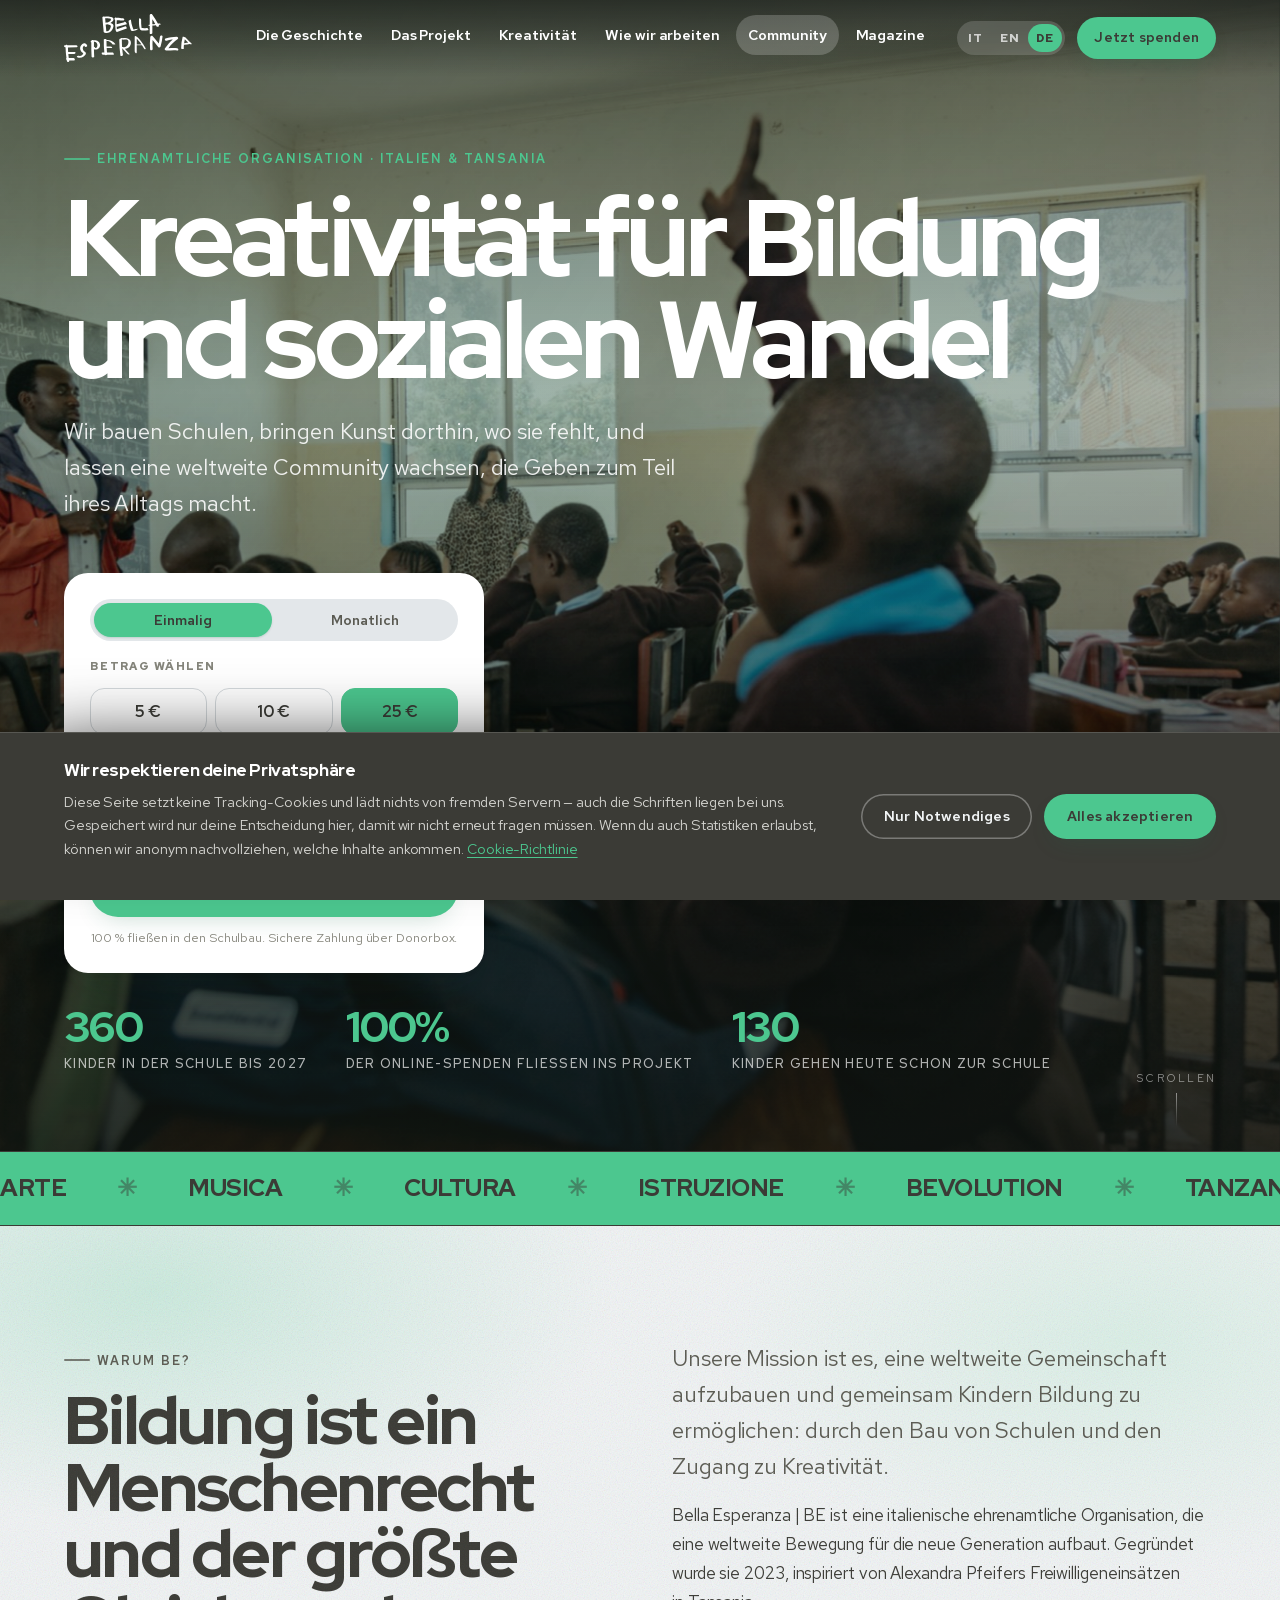
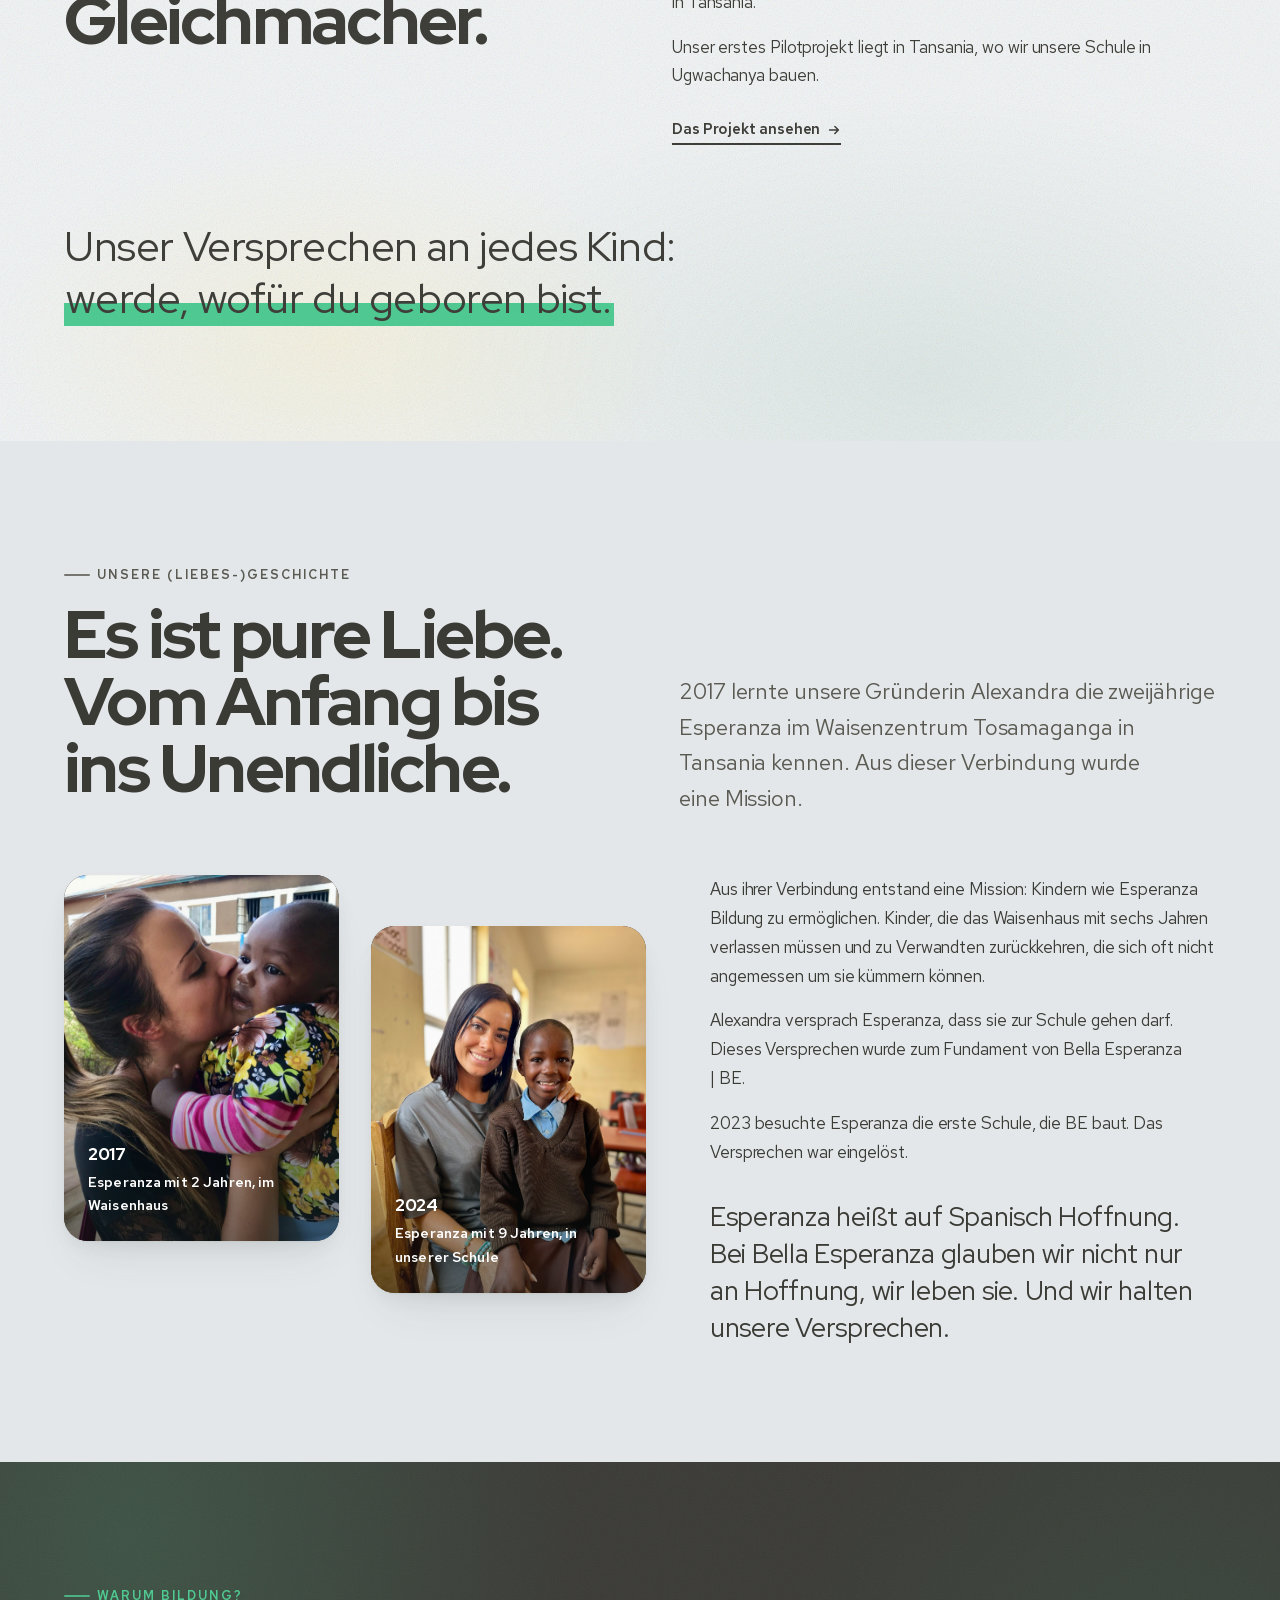
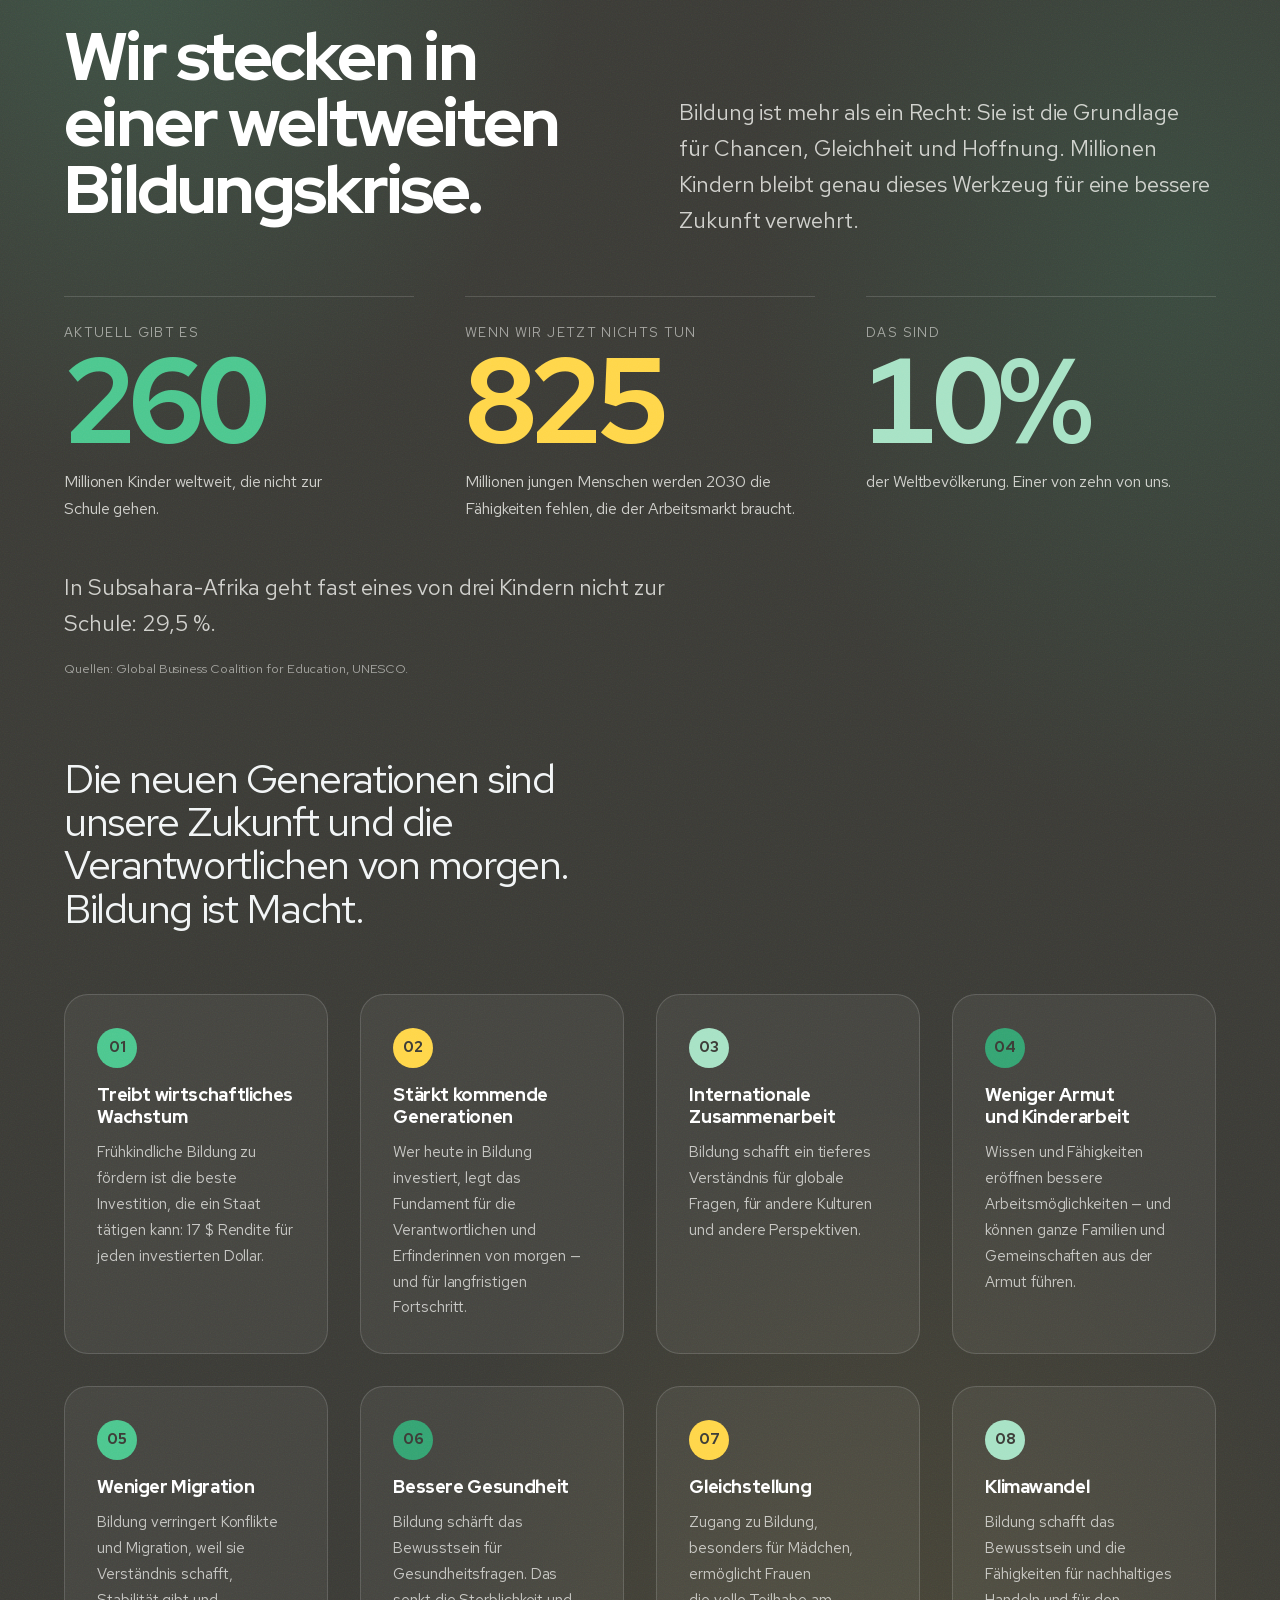
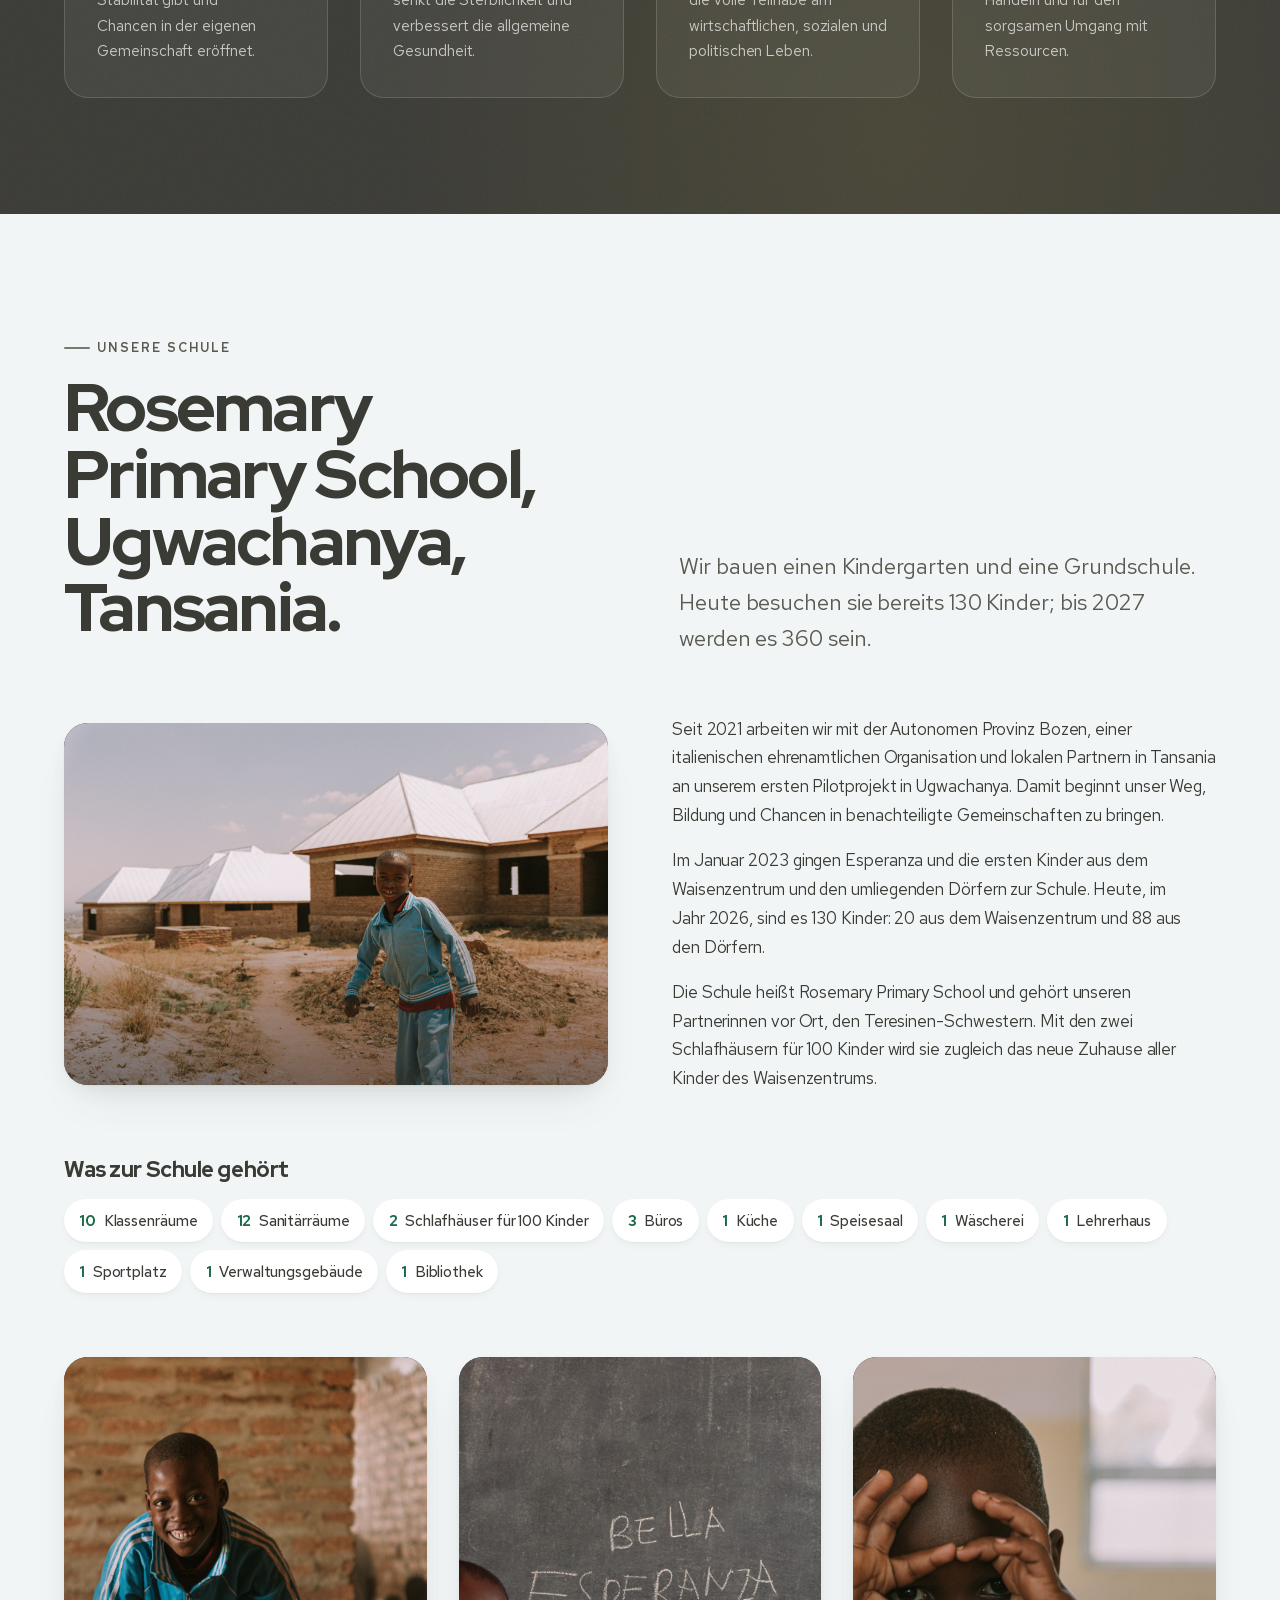
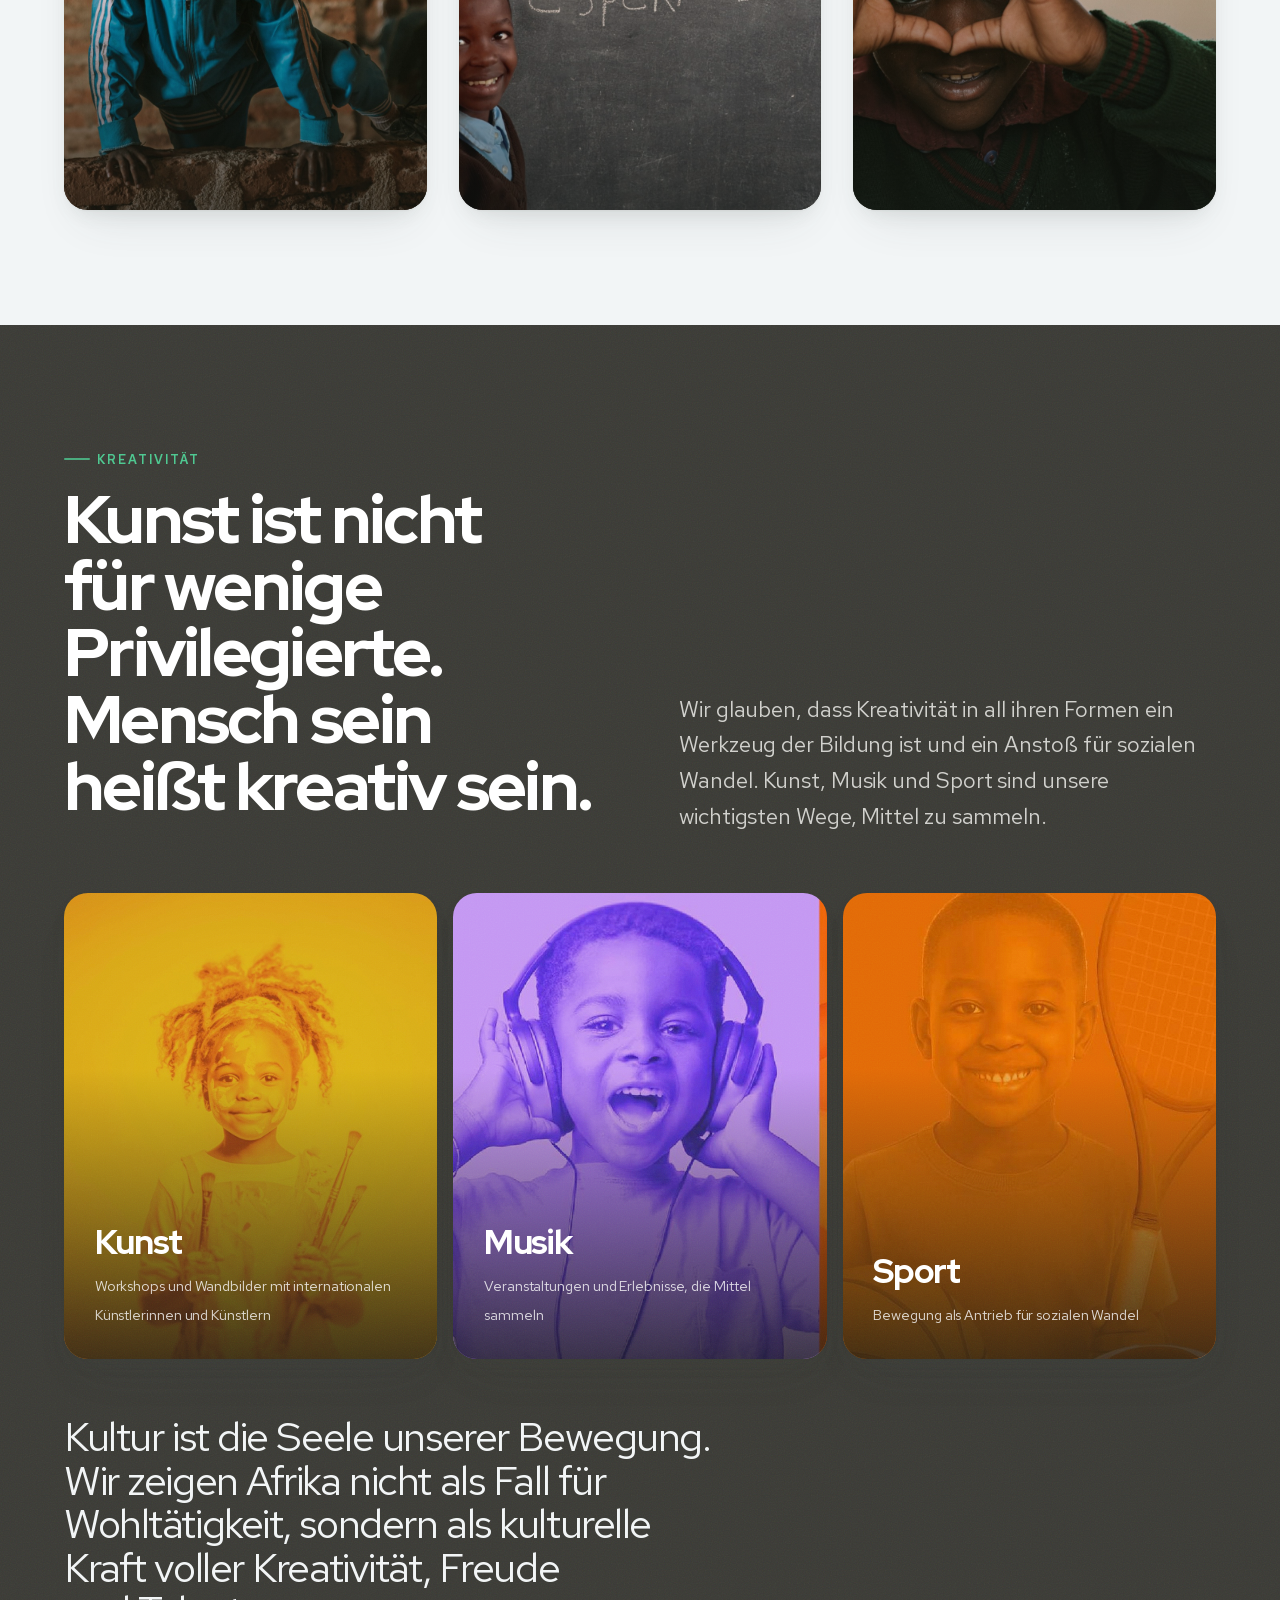
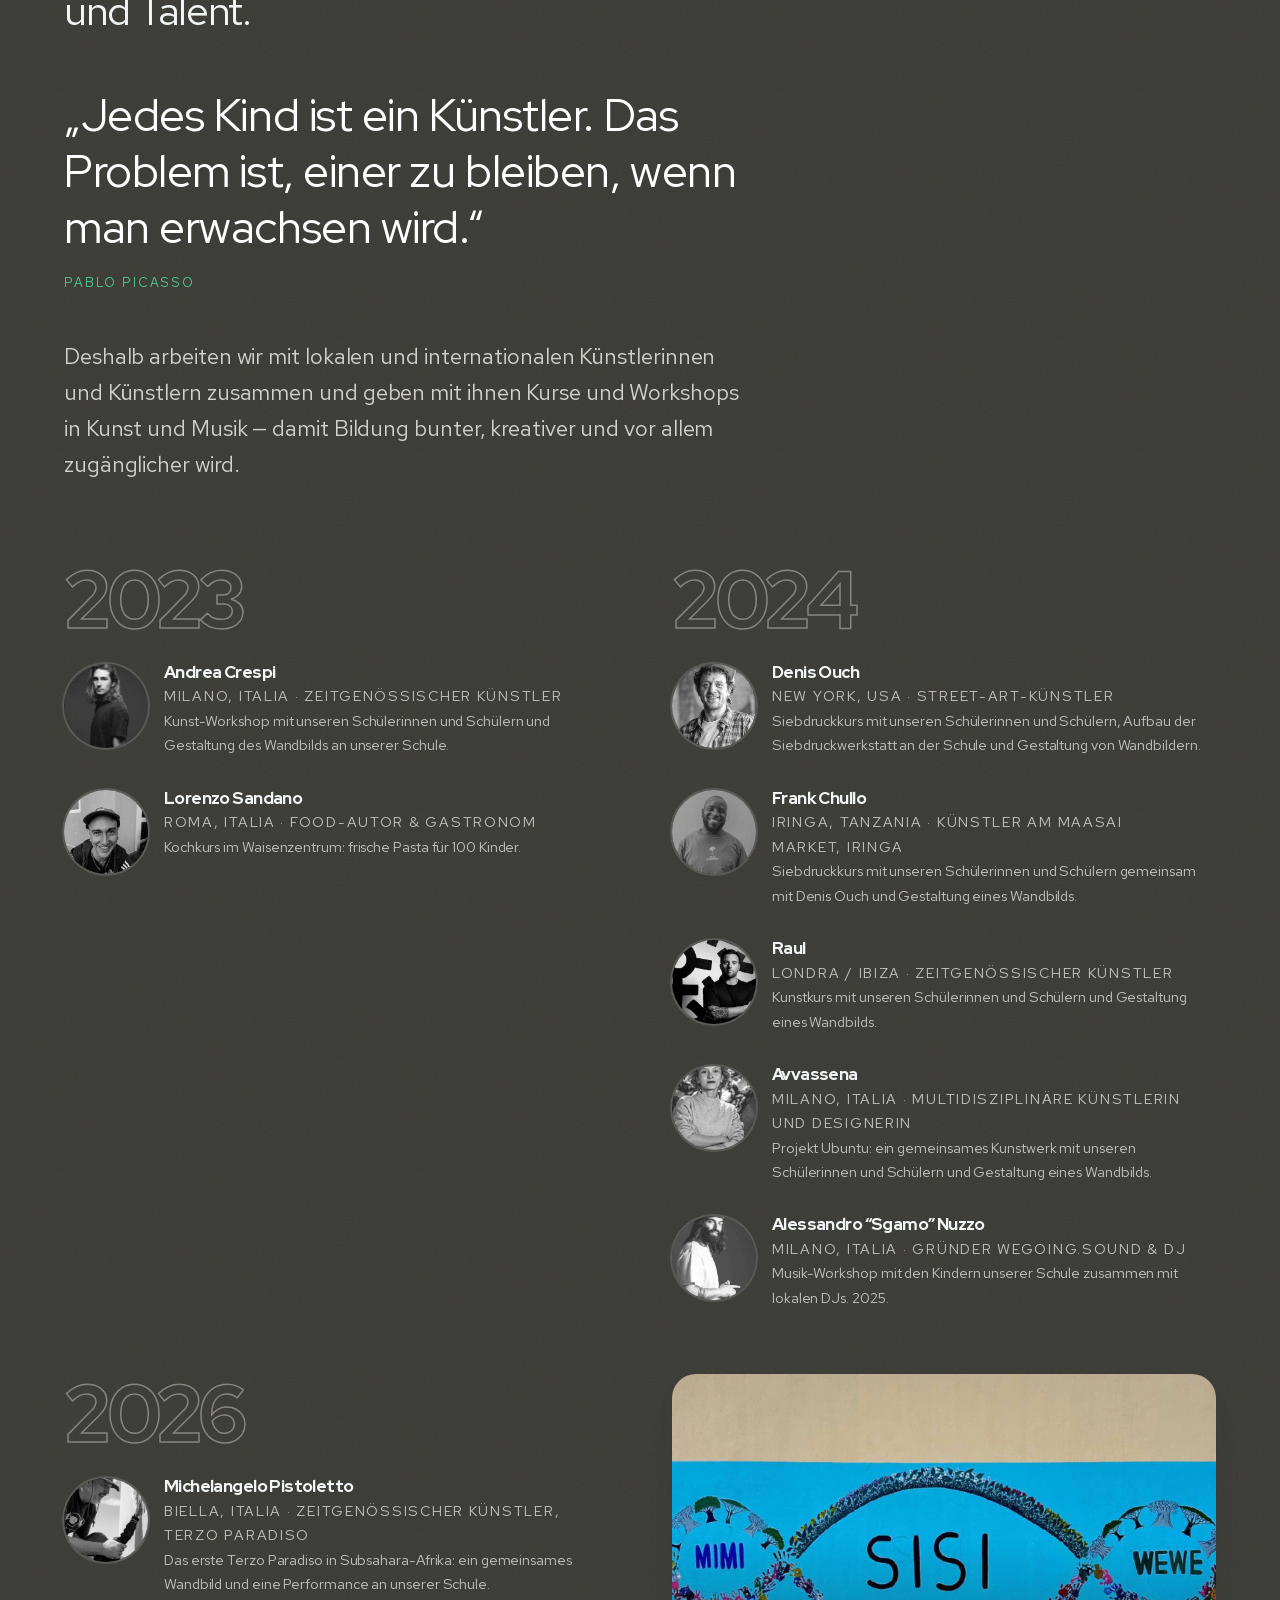
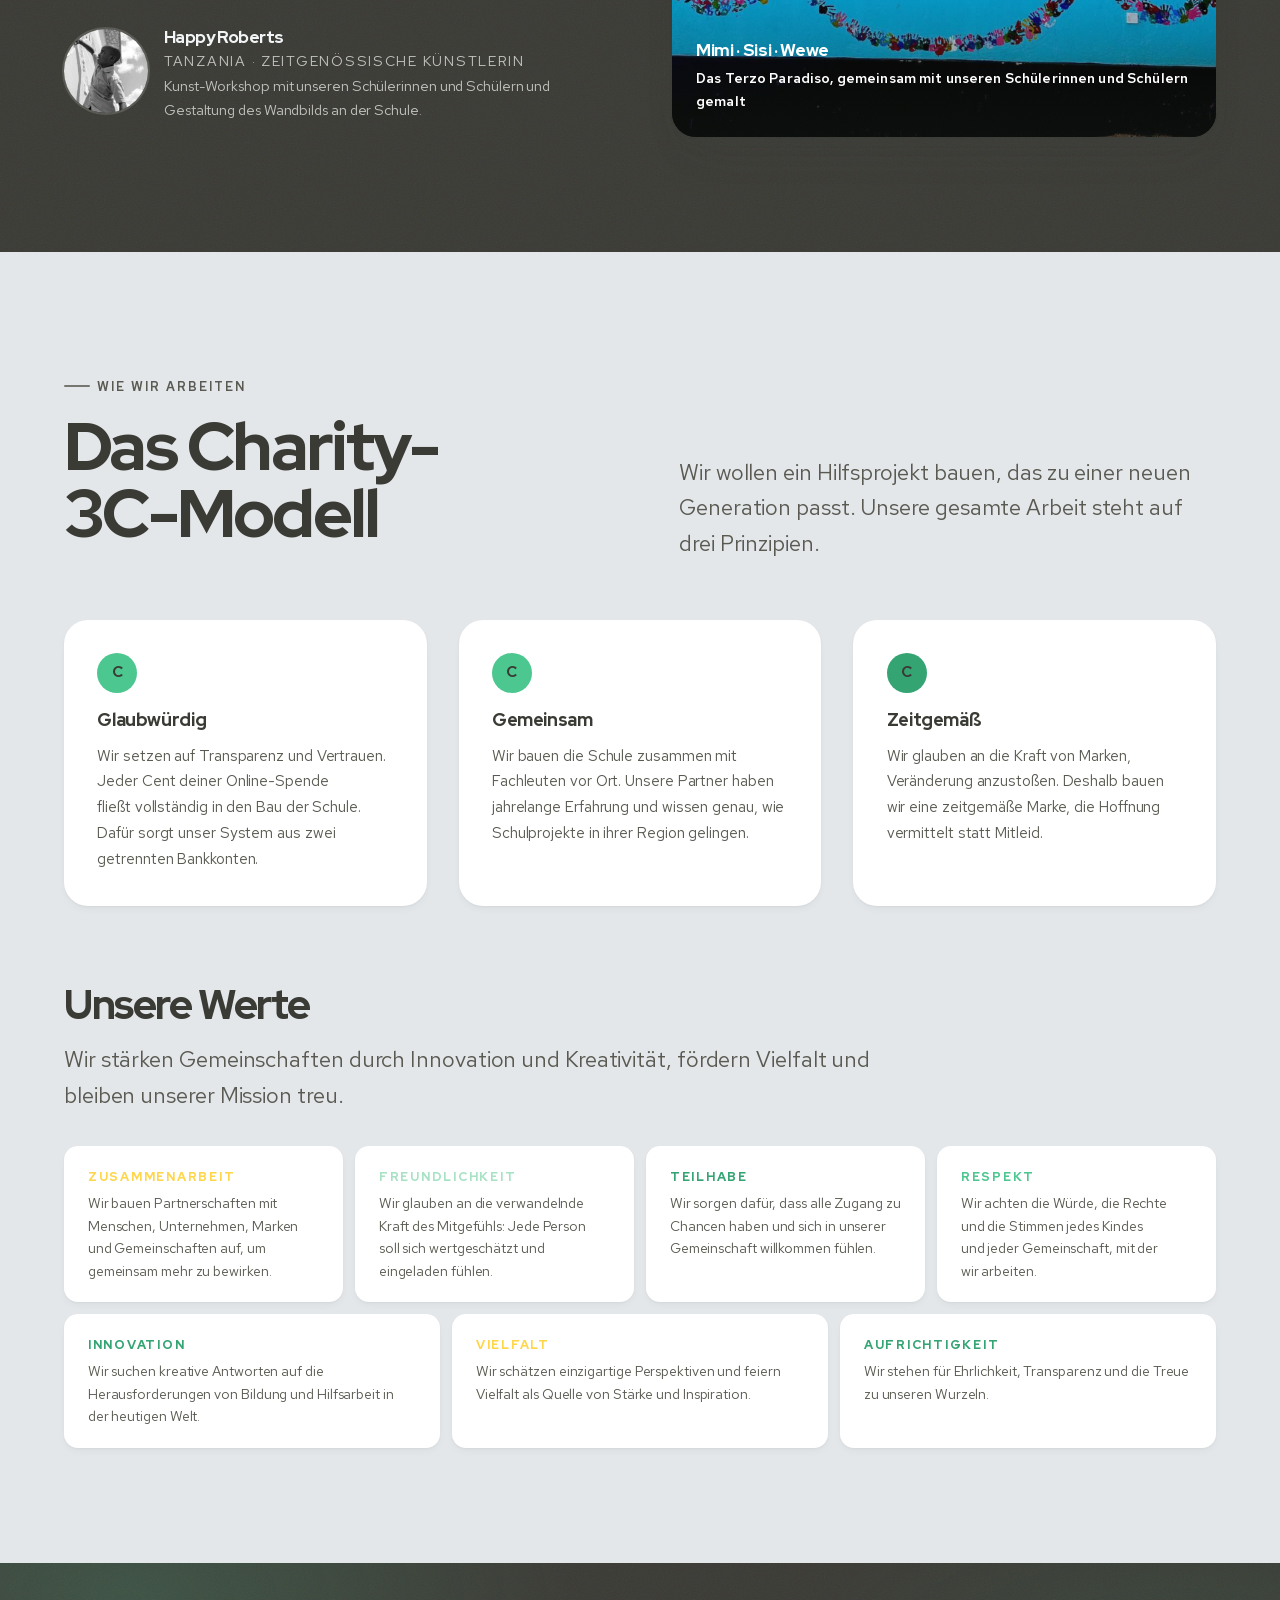
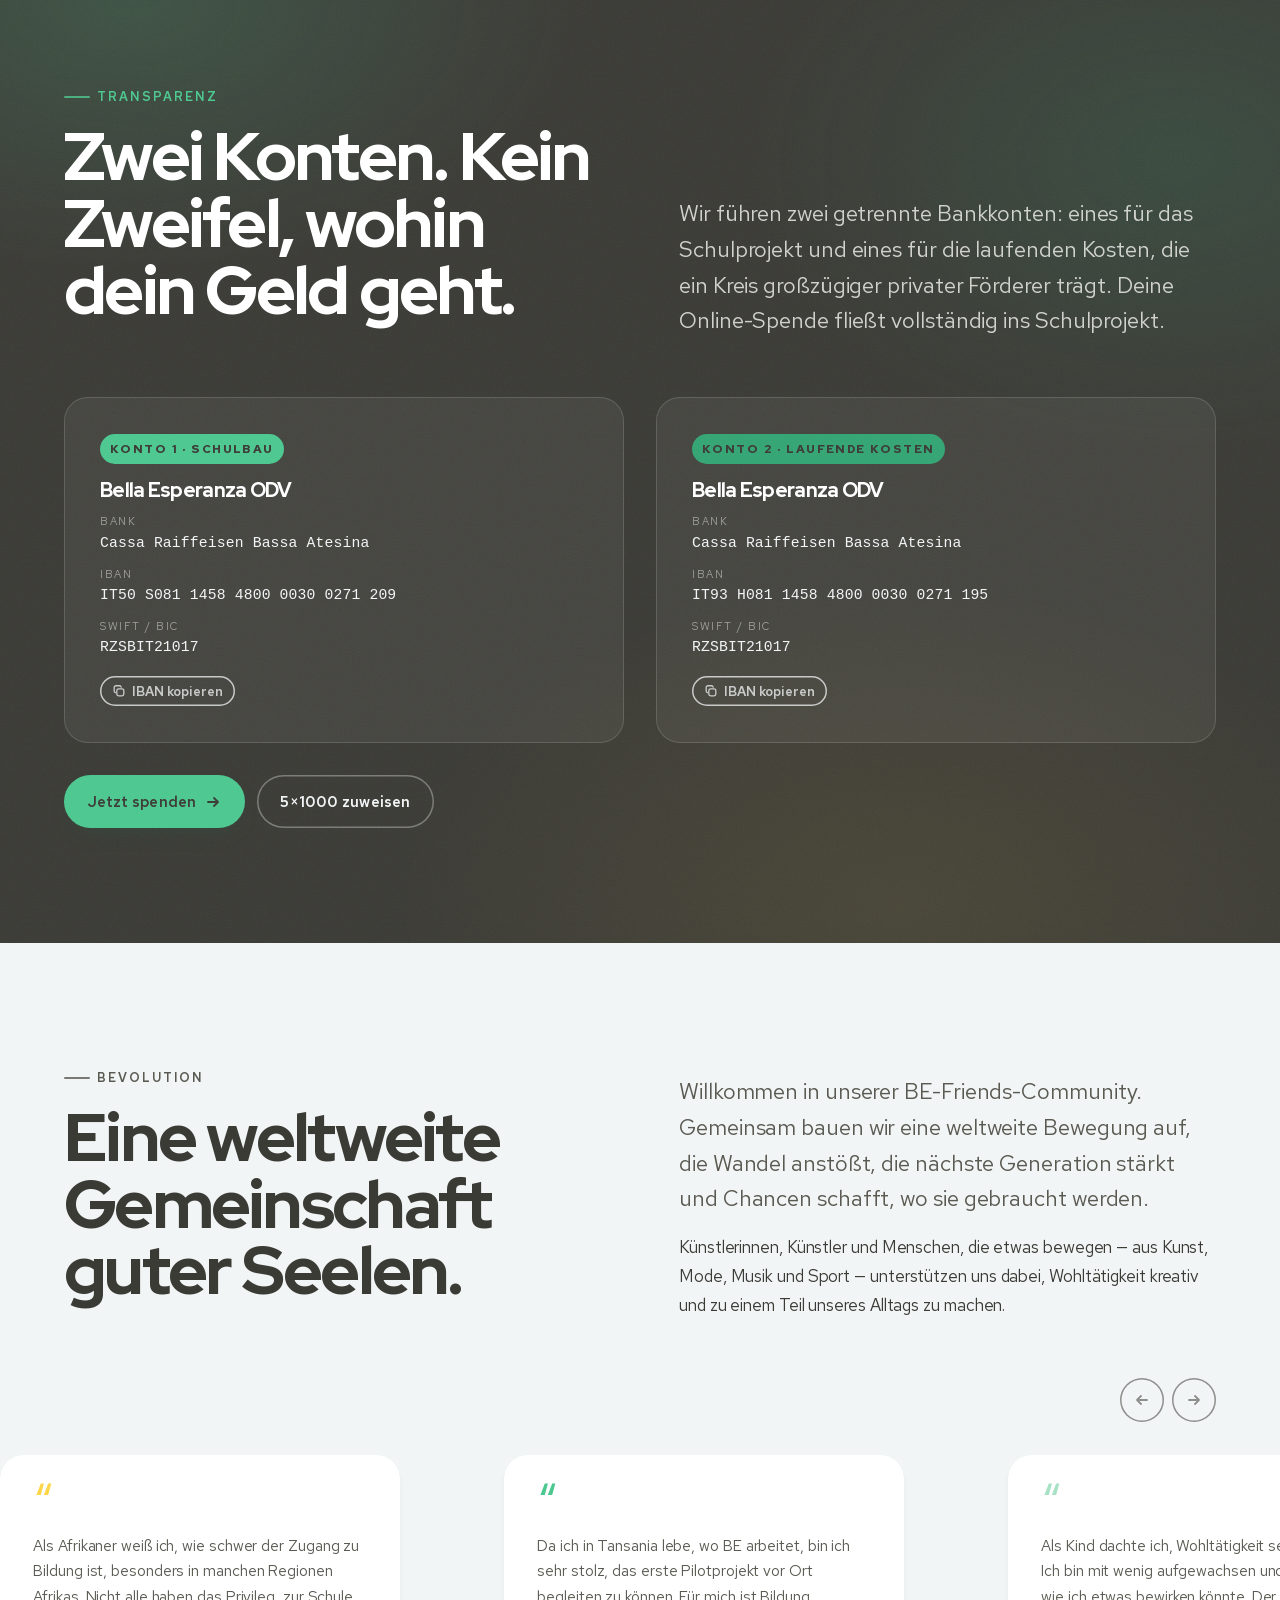
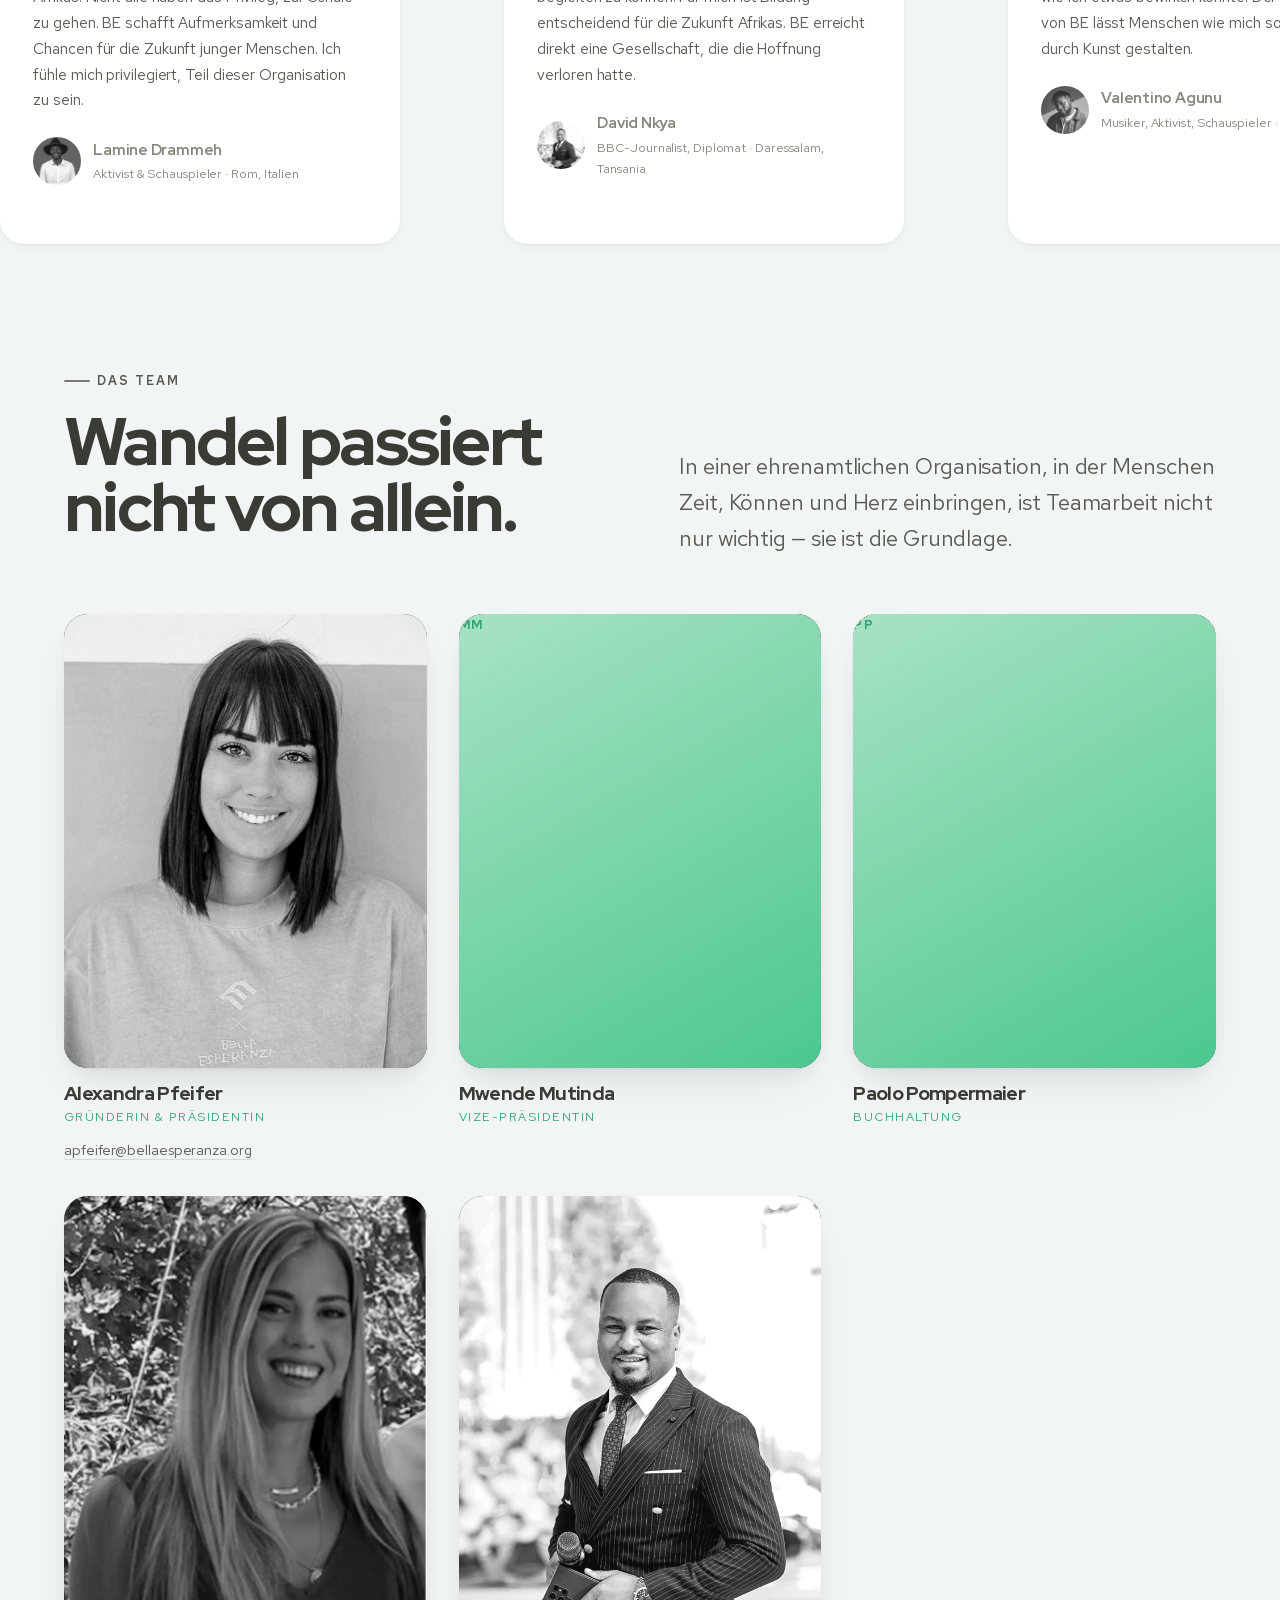
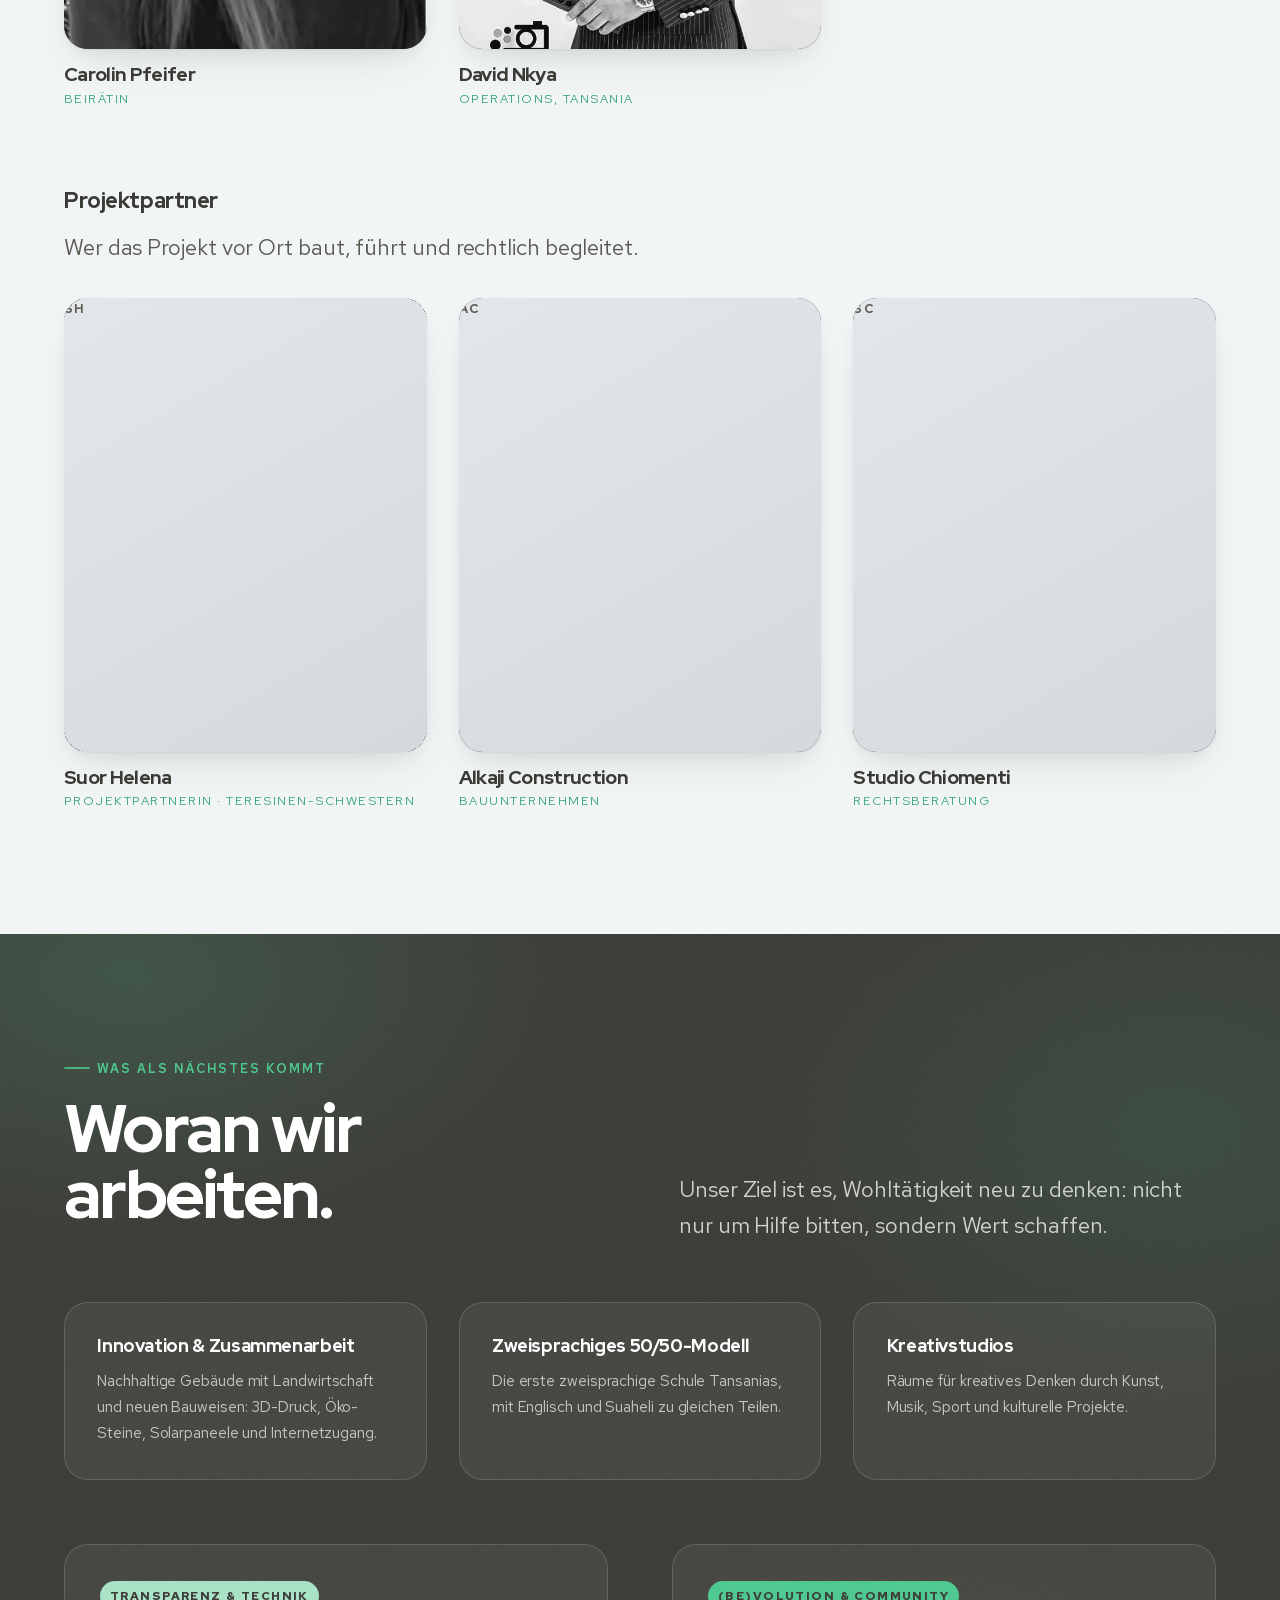
==== commit 8750c785: "Spendenauswahl direkt im Hero, Donorbox mit Sprache und Betrag Nach dem Vorbild von charity: water s" ====
--- a/de/index.html
+++ b/de/index.html
@@ -118,13 +118,30 @@
     <p class="lede">Wir bauen Schulen, bringen Kunst dorthin, wo sie fehlt, und lassen eine weltweite Community wachsen, die Geben zum Teil ihres Alltags macht.</p>
 
     <div class="hero__foot">
-      <div class="btn-row">
-        <a class="btn btn--accent btn--lg" href="dona.html">
+      <form class="give" data-give>
+        <div class="give__toggle" role="group" aria-label="Frequenza">
+          <button type="button" data-interval="" aria-pressed="true">Einmalig</button>
+          <button type="button" data-interval="m" aria-pressed="false">Monatlich</button>
+        </div>
+
+        <p class="give__label">Betrag wählen</p>
+        <div class="give__amounts">
+          <button type="button" data-amount="5">5&nbsp;€</button>
+          <button type="button" data-amount="10">10&nbsp;€</button>
+          <button type="button" data-amount="25" aria-pressed="true">25&nbsp;€</button>
+          <button type="button" data-amount="50">50&nbsp;€</button>
+          <button type="button" data-amount="75">75&nbsp;€</button>
+          <button type="button" data-amount="100">100&nbsp;€</button>
+          <input class="give__custom" type="number" min="1" step="1" inputmode="numeric"
+                 placeholder="Anderer Betrag" data-give-custom aria-label="Altro importo">
+        </div>
+
+        <button class="btn btn--accent btn--lg" type="submit">
           <span>Jetzt spenden</span>
           <svg class="arw" width="16" height="16" viewBox="0 0 16 16" fill="none" aria-hidden="true"><path d="M3 8h10M9 4l4 4-4 4" stroke="currentColor" stroke-width="1.8" stroke-linecap="round" stroke-linejoin="round"/></svg>
-        </a>
-        <a class="btn btn--ghost btn--lg" href="#storia">Unsere Geschichte</a>
-      </div>
+        </button>
+        <p class="give__note">100 % fließen in den Schulbau. Sichere Zahlung über Donorbox.</p>
+      </form>
 
       <div class="hero__stats">
         <div class="hero__stat">
--- a/assets/css/style.css
+++ b/assets/css/style.css
@@ -1361,6 +1361,189 @@
 @media (max-width: 520px) { .crew { grid-template-columns: repeat(auto-fill, minmax(96px, 1fr)); } }
 
 /* --------------------------------------------------------------------------
+   27. Spenden — Auswahlbox und Donorbox-Einbettung
+   Die Auswahl im Hero ist unsere eigene, damit die Startseite schnell bleibt
+   und nichts an Dritte geht. Erst beim Klick oeffnet sich das Donorbox-
+   Formular als iframe, mit Betrag, Intervall und Sprache vorbelegt.
+   -------------------------------------------------------------------------- */
+.give {
+  background: var(--white);
+  border-radius: var(--r-lg);
+  padding: clamp(1.15rem, 2.2vw, 1.6rem);
+  box-shadow: var(--sh-3);
+  width: min(420px, 100%);
+}
+.give__toggle {
+  display: grid; grid-template-columns: 1fr 1fr;
+  gap: 4px; padding: 4px;
+  background: var(--paper-2);
+  border-radius: var(--r-pill);
+  margin-bottom: var(--s-4);
+}
+.give__toggle button {
+  border: 0; cursor: pointer;
+  background: transparent;
+  font-family: "Red Hat Text", sans-serif;
+  font-size: .85rem; font-weight: 600;
+  color: var(--ink-3);
+  padding: .6em 1em;
+  border-radius: var(--r-pill);
+  transition: background-color var(--t-fast) var(--ease-out), color var(--t-fast) var(--ease-out);
+}
+.give__toggle button:hover { color: var(--ink); }
+.give__toggle button[aria-pressed="true"] {
+  background: var(--accent); color: var(--ink);
+  box-shadow: 0 1px 2px rgba(30, 107, 74, .18);
+}
+.give__label {
+  font-size: .7rem; font-weight: 700;
+  letter-spacing: .13em; text-transform: uppercase;
+  color: var(--mute);
+  margin: 0 0 var(--s-3);
+}
+.give__amounts {
+  display: grid;
+  grid-template-columns: repeat(3, 1fr);
+  gap: var(--s-2);
+  margin-bottom: var(--s-4);
+}
+.give__amounts button,
+.give__amounts .give__custom {
+  border: 1.5px solid var(--line);
+  background: var(--white);
+  border-radius: var(--r-md);
+  padding: .75em .5em;
+  font-family: "Red Hat Display", sans-serif;
+  font-size: 1rem; font-weight: 700;
+  color: var(--ink);
+  cursor: pointer;
+  transition:
+    border-color var(--t-fast) var(--ease-out),
+    background-color var(--t-fast) var(--ease-out),
+    transform var(--t-fast) var(--ease-spring);
+}
+.give__amounts button:hover { border-color: var(--accent-d); transform: translateY(-1px); }
+.give__amounts button[aria-pressed="true"] {
+  background: var(--accent); border-color: var(--accent);
+  color: var(--ink);
+}
+.give__custom {
+  grid-column: 1 / -1;
+  width: 100%;
+  font-size: .95rem; font-weight: 600;
+  text-align: center;
+  -moz-appearance: textfield;
+}
+.give__custom::-webkit-outer-spin-button,
+.give__custom::-webkit-inner-spin-button { -webkit-appearance: none; margin: 0; }
+.give__custom::placeholder { color: var(--mute); font-weight: 500; }
+.give__custom:focus { outline: 0; border-color: var(--accent-d); box-shadow: 0 0 0 4px var(--ring); }
+.give .btn { width: 100%; }
+.give__note {
+  margin: var(--s-3) 0 0;
+  font-size: .78rem; line-height: 1.5; color: var(--mute);
+  text-align: center;
+}
+@media (max-width: 420px) { .give__amounts { grid-template-columns: repeat(2, 1fr); } }
+
+/* --- Einbettung auf der Spendenseite ------------------------------------- */
+.dbox {
+  position: relative;
+  border-radius: var(--r-lg);
+  overflow: hidden;
+  background: var(--white);
+  box-shadow: var(--sh-2);
+  min-height: 480px;
+}
+.section--dark .dbox { background: rgba(255, 255, 255, .05); box-shadow: inset 0 0 0 1px var(--line-dark); }
+.dbox__placeholder {
+  display: grid; place-items: center; gap: var(--s-4);
+  text-align: center;
+  padding: clamp(2rem, 5vw, 3.5rem);
+  min-height: 480px;
+}
+.dbox__placeholder p { font-size: .92rem; color: var(--ink-3); max-width: 40ch; margin: 0; }
+.dbox__placeholder small { font-size: .78rem; color: var(--mute); max-width: 44ch; }
+.dbox.is-loaded .dbox__placeholder { display: none; }
+.dbox iframe { display: block; width: 100%; min-height: 700px; border: 0; }
+
+/* --- Spenden-Overlay ------------------------------------------------------ */
+.dbox-modal {
+  position: fixed; inset: 0; z-index: 140;
+  display: grid; place-items: center;
+  padding: var(--gutter);
+  background: rgba(47, 47, 43, .62);
+  backdrop-filter: blur(6px);
+  -webkit-backdrop-filter: blur(6px);
+  opacity: 0; visibility: hidden;
+  transition: opacity var(--t-mid) var(--ease-out), visibility var(--t-mid);
+}
+.dbox-modal.is-open { opacity: 1; visibility: visible; }
+.dbox-modal__panel {
+  position: relative;
+  width: min(560px, 100%);
+  max-height: min(90vh, 940px);
+  overflow-y: auto;
+  border-radius: var(--r-lg);
+  background: var(--paper);
+  box-shadow: var(--sh-3);
+  transform: translateY(18px) scale(.98);
+  transition: transform var(--t-mid) var(--ease-spring);
+}
+.dbox-modal.is-open .dbox-modal__panel { transform: none; }
+.dbox-modal__head {
+  position: sticky; top: 0; z-index: 2;
+  display: flex; align-items: flex-start; justify-content: space-between;
+  gap: var(--s-4);
+  padding: var(--s-5);
+  background: var(--paper);
+}
+.dbox-modal__head h2 { font-size: 1.3rem; margin: 0; }
+.dbox-modal__head p { font-size: .86rem; color: var(--ink-3); margin: .3em 0 0; }
+.dbox-modal__close {
+  flex: 0 0 auto;
+  width: 38px; height: 38px; border: 0; border-radius: var(--r-pill);
+  background: rgba(59, 59, 54, .08); color: var(--ink);
+  cursor: pointer; display: grid; place-items: center;
+  transition: background-color var(--t-fast) var(--ease-out), transform var(--t-fast) var(--ease-spring);
+}
+.dbox-modal__close:hover { background: rgba(59, 59, 54, .16); transform: rotate(90deg); }
+.dbox-modal__body { padding: 0 var(--s-5) var(--s-5); }
+.dbox-modal__body .dbox { box-shadow: none; min-height: 640px; background: transparent; }
+.dbox-modal__body .dbox__placeholder { min-height: 320px; }
+
+/* --------------------------------------------------------------------------
+   28. Freiwilligen-Raster
+   -------------------------------------------------------------------------- */
+.crew {
+  list-style: none; margin: 0; padding: 0;
+  display: grid;
+  grid-template-columns: repeat(auto-fill, minmax(124px, 1fr));
+  gap: clamp(1.25rem, 2.5vw, 2rem) clamp(.75rem, 1.6vw, 1.25rem);
+}
+.crew li { margin: 0; text-align: center; }
+.crew figure { margin: 0; }
+.crew img {
+  width: 100%; aspect-ratio: 1/1;
+  object-fit: cover; object-position: 50% 22%;
+  border-radius: var(--r-pill);
+  filter: grayscale(1) contrast(1.04);
+  box-shadow: var(--sh-1);
+  transition:
+    filter var(--t-slow) var(--ease-out),
+    transform var(--t-mid) var(--ease-spring),
+    box-shadow var(--t-mid) var(--ease-out);
+}
+.crew li:hover img { filter: none; transform: translateY(-4px); box-shadow: var(--sh-2); }
+.crew figcaption {
+  margin-top: var(--s-3);
+  font-family: "Red Hat Display", sans-serif;
+  font-size: .84rem; font-weight: 700; letter-spacing: -.015em;
+  line-height: 1.25;
+}
+@media (max-width: 520px) { .crew { grid-template-columns: repeat(auto-fill, minmax(96px, 1fr)); } }
+
+/* --------------------------------------------------------------------------
    27. Donorbox — Einbettung mit Zwei-Klick-Schutz
    Das Widget laedt von donorbox.org. Damit beim blossen Seitenaufruf keine
    IP-Adresse dorthin geht, wird zuerst ein Platzhalter gezeigt; das Skript
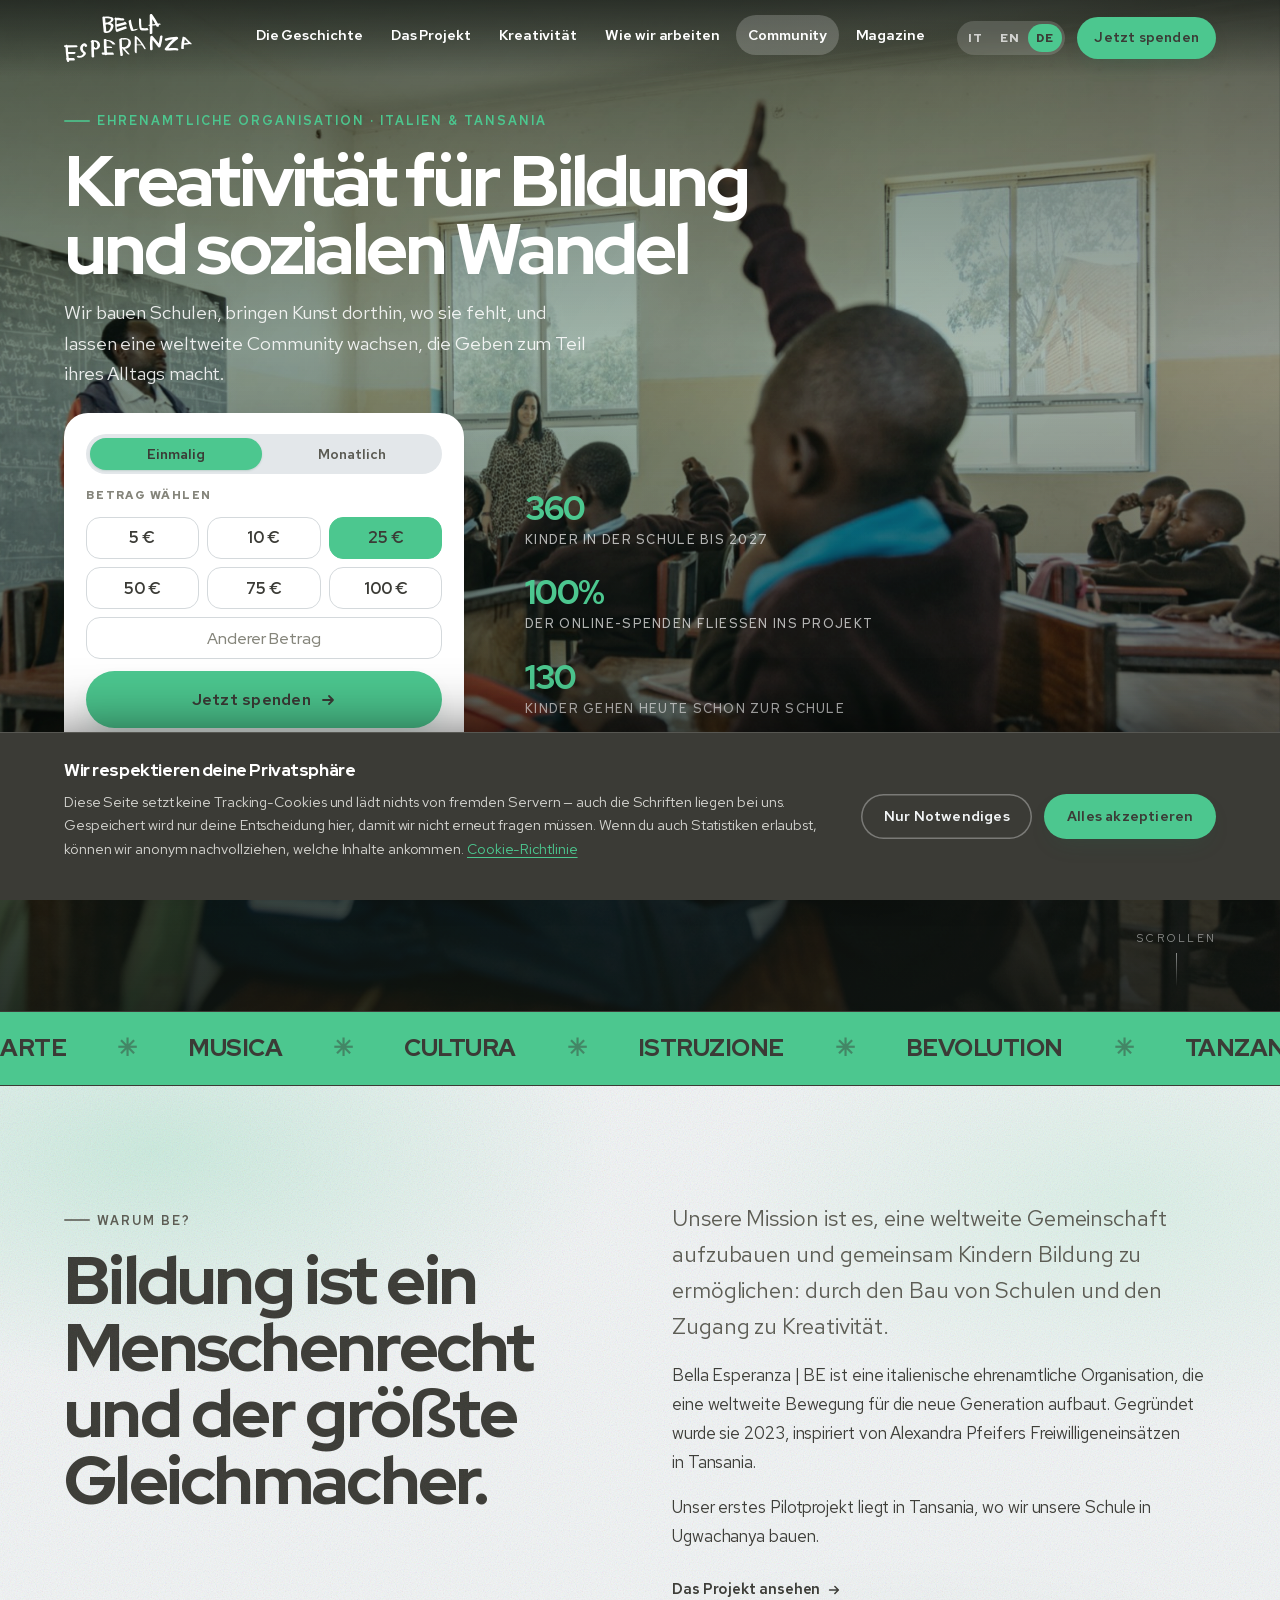
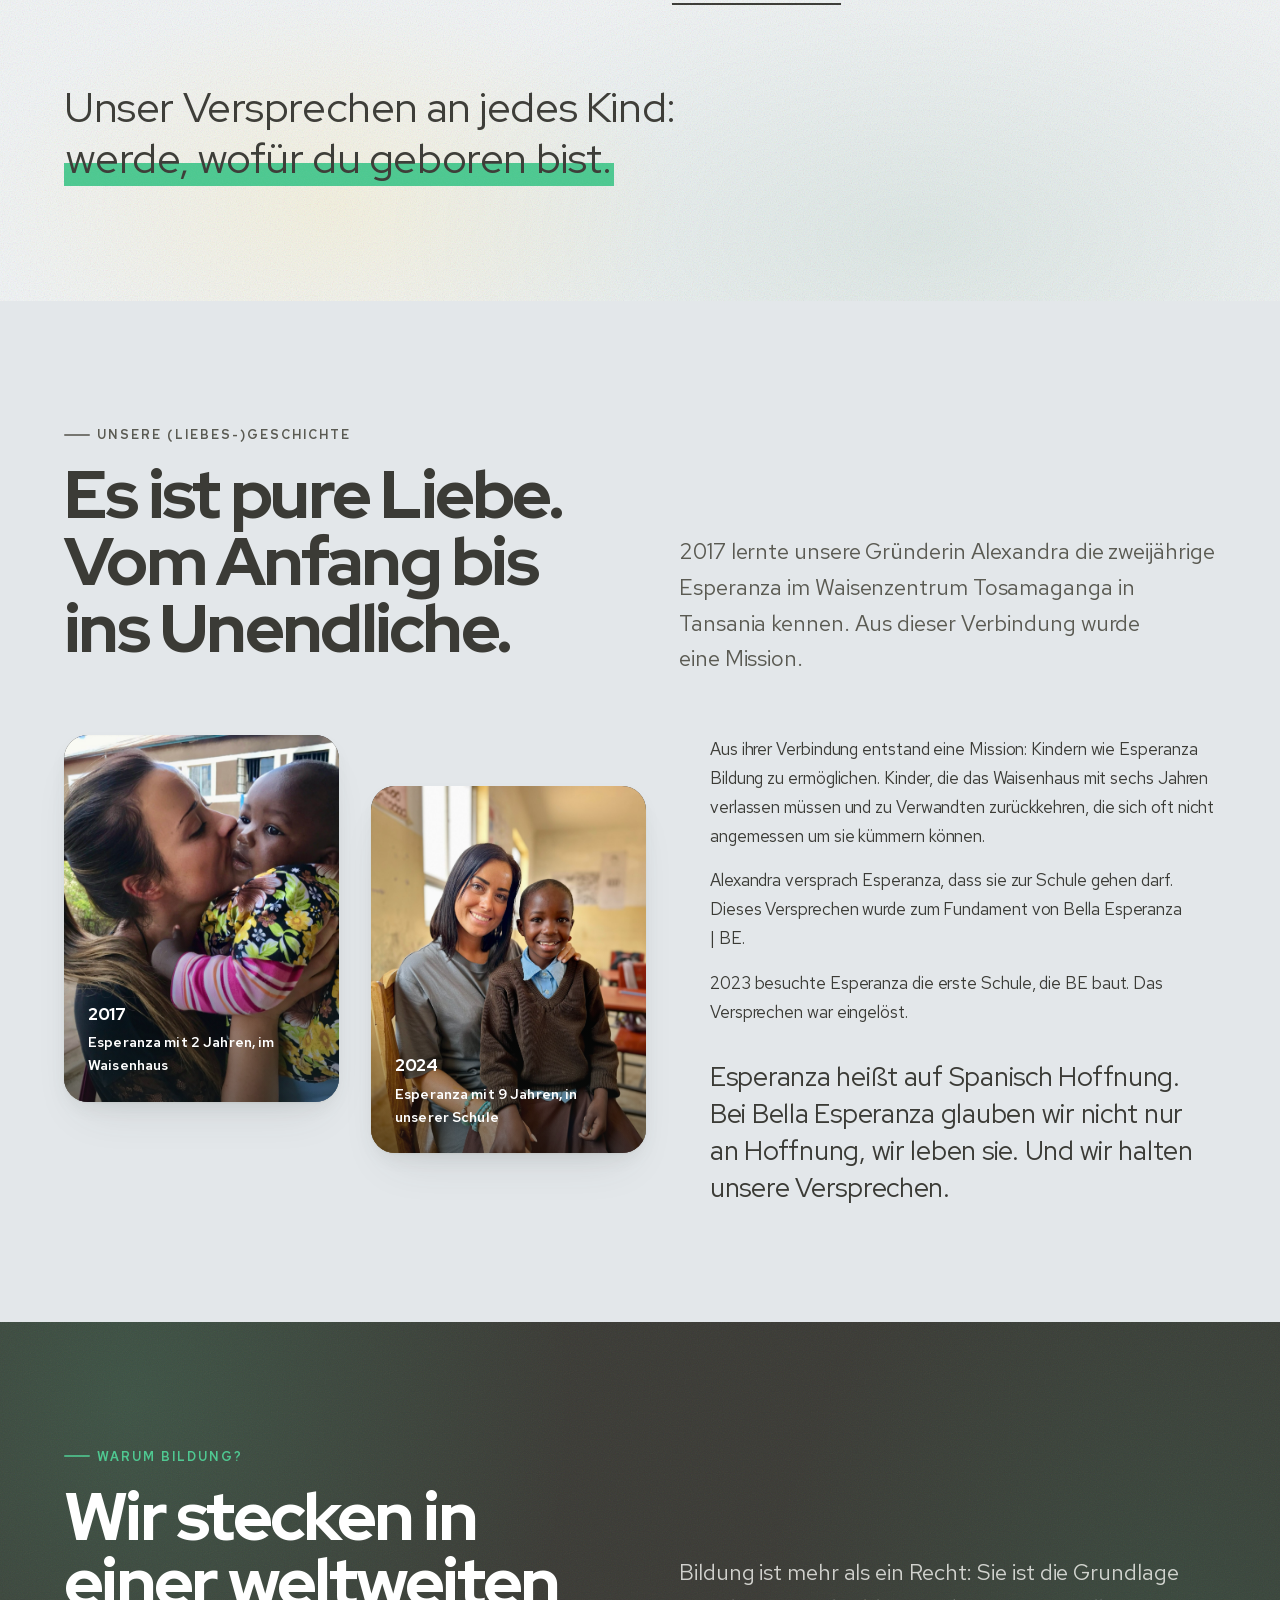
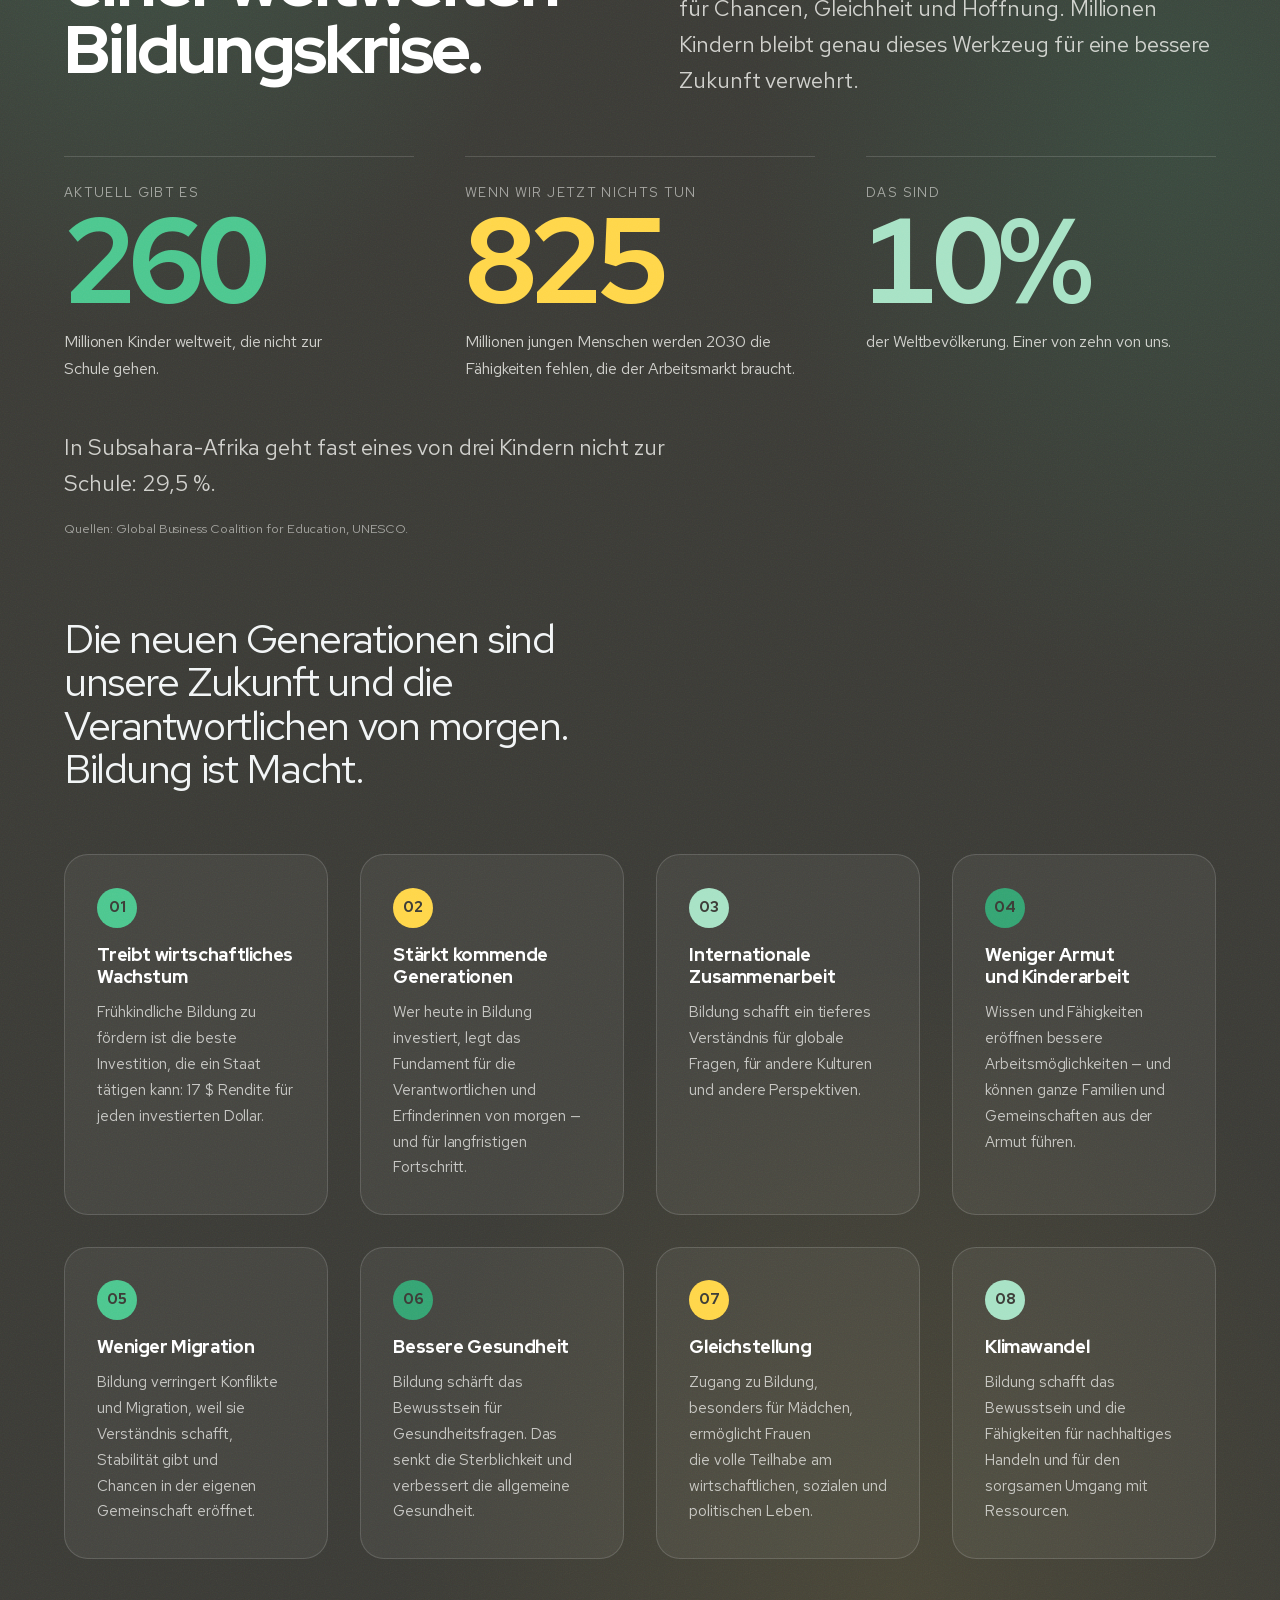
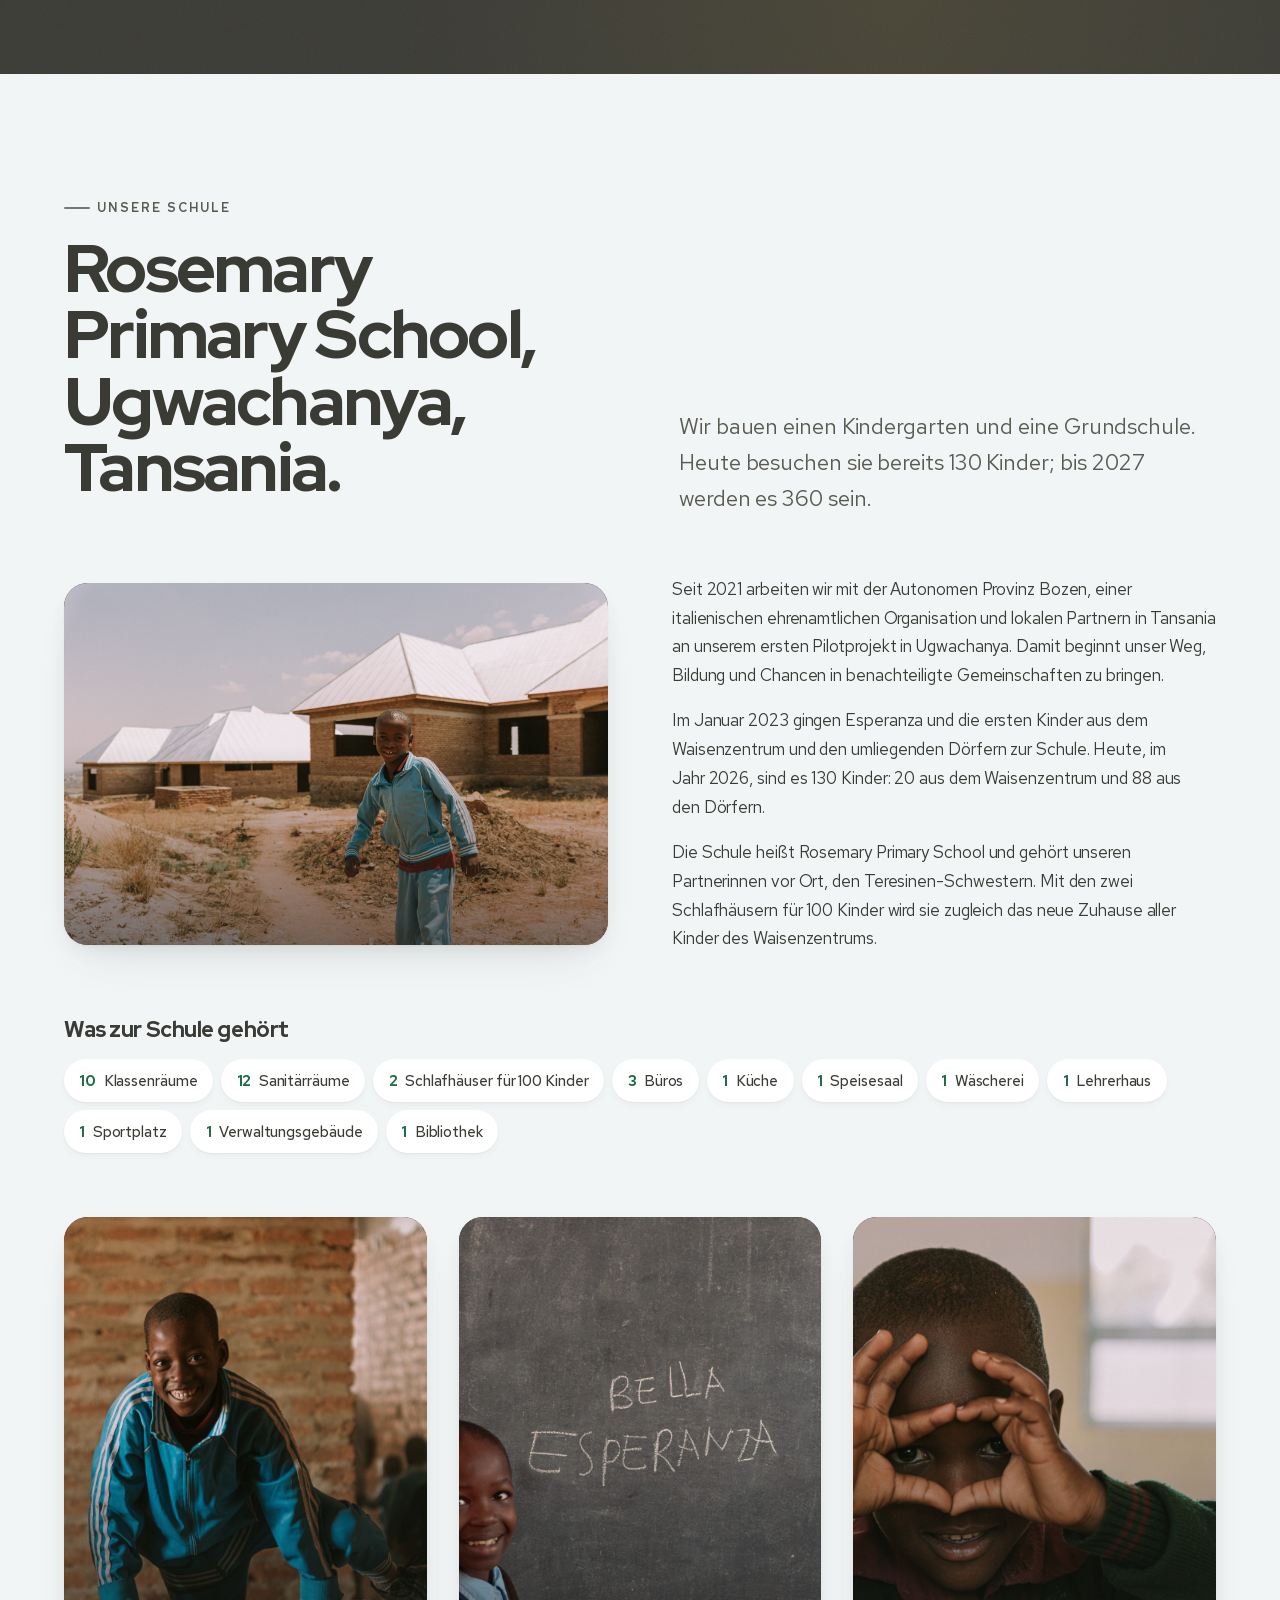
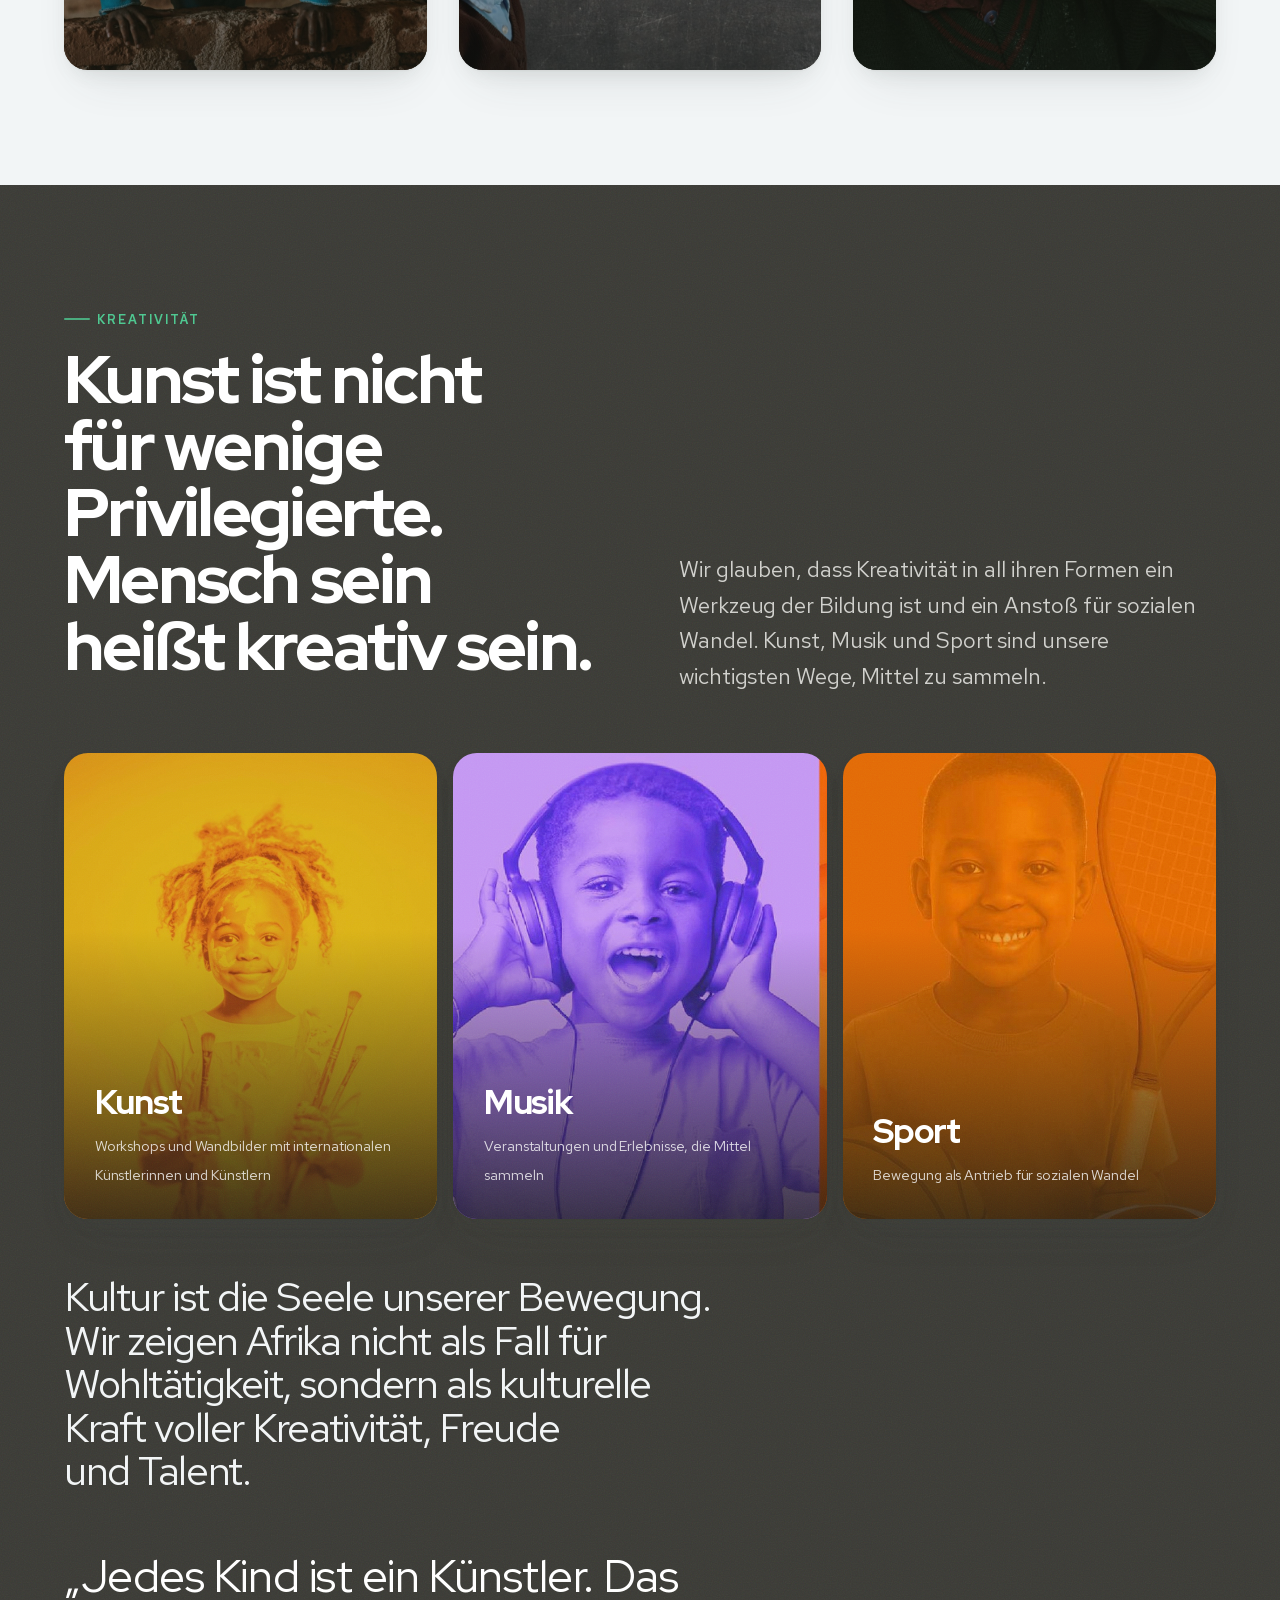
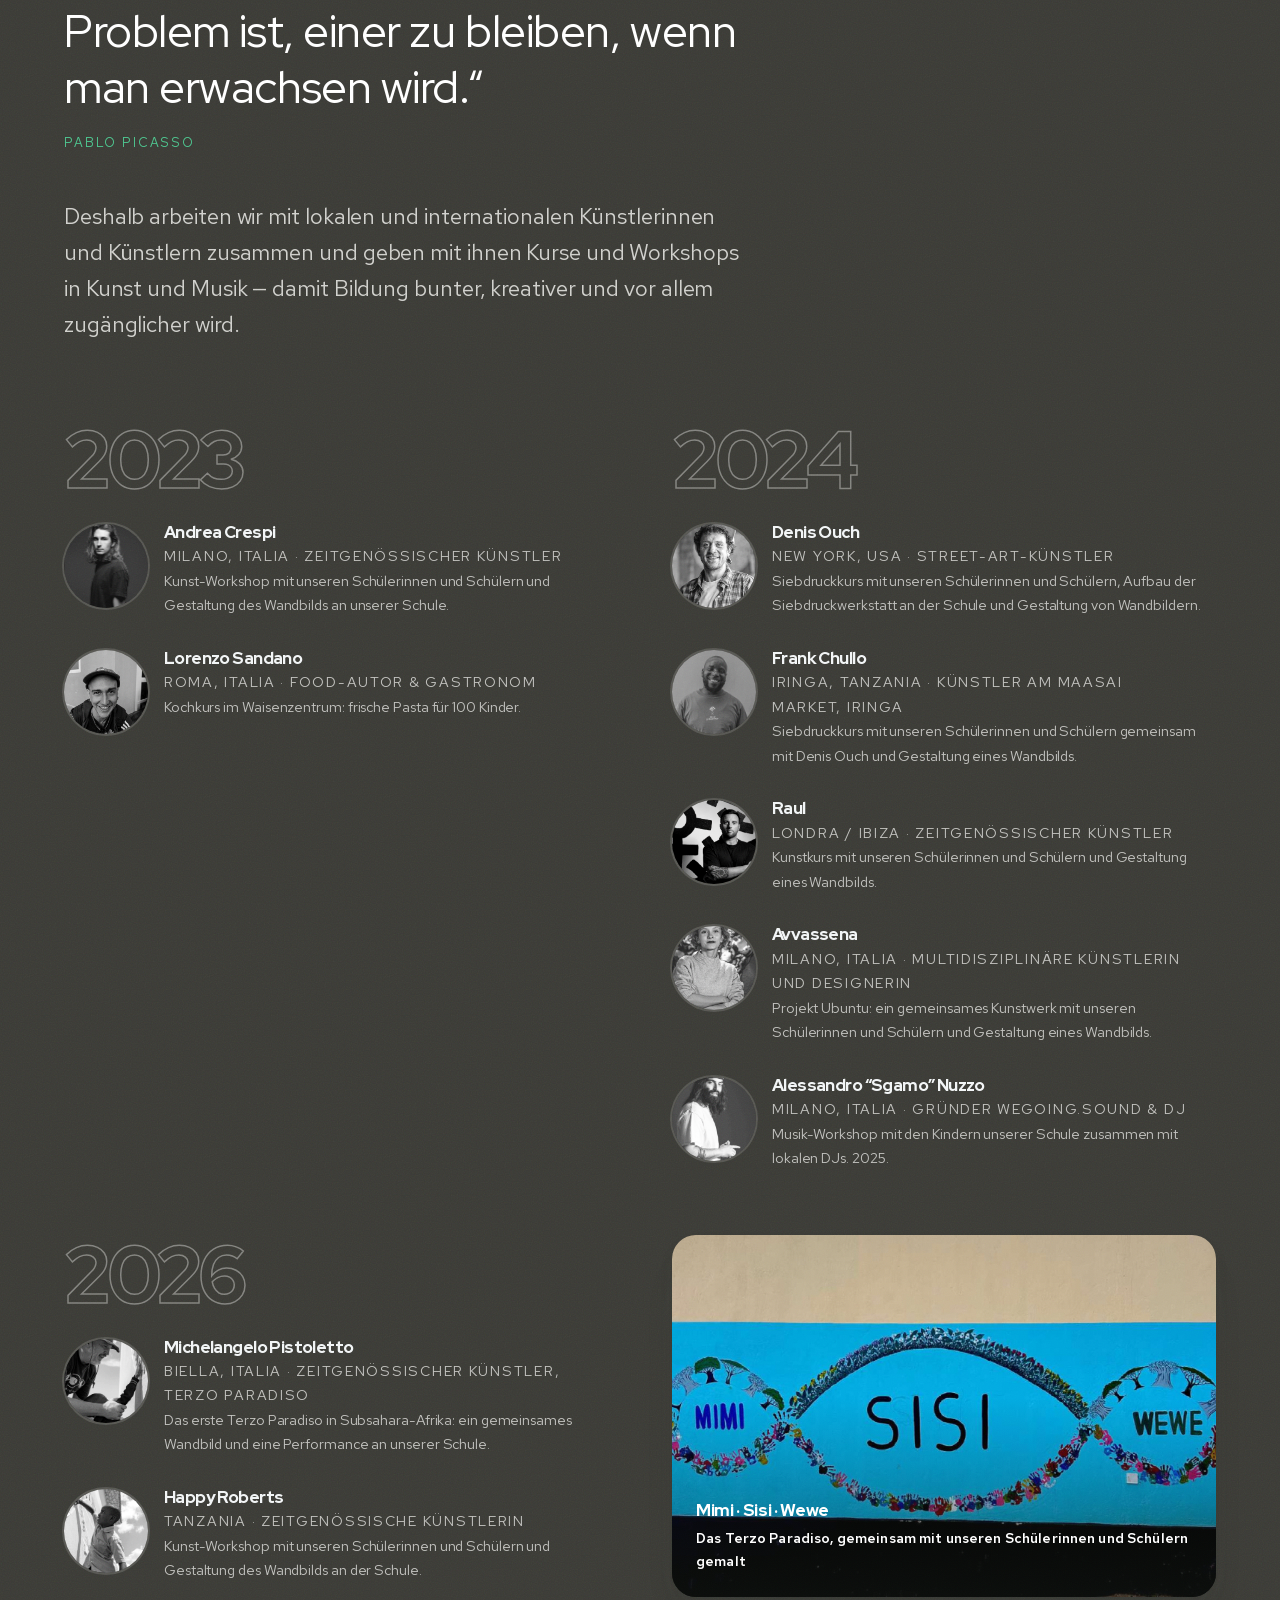
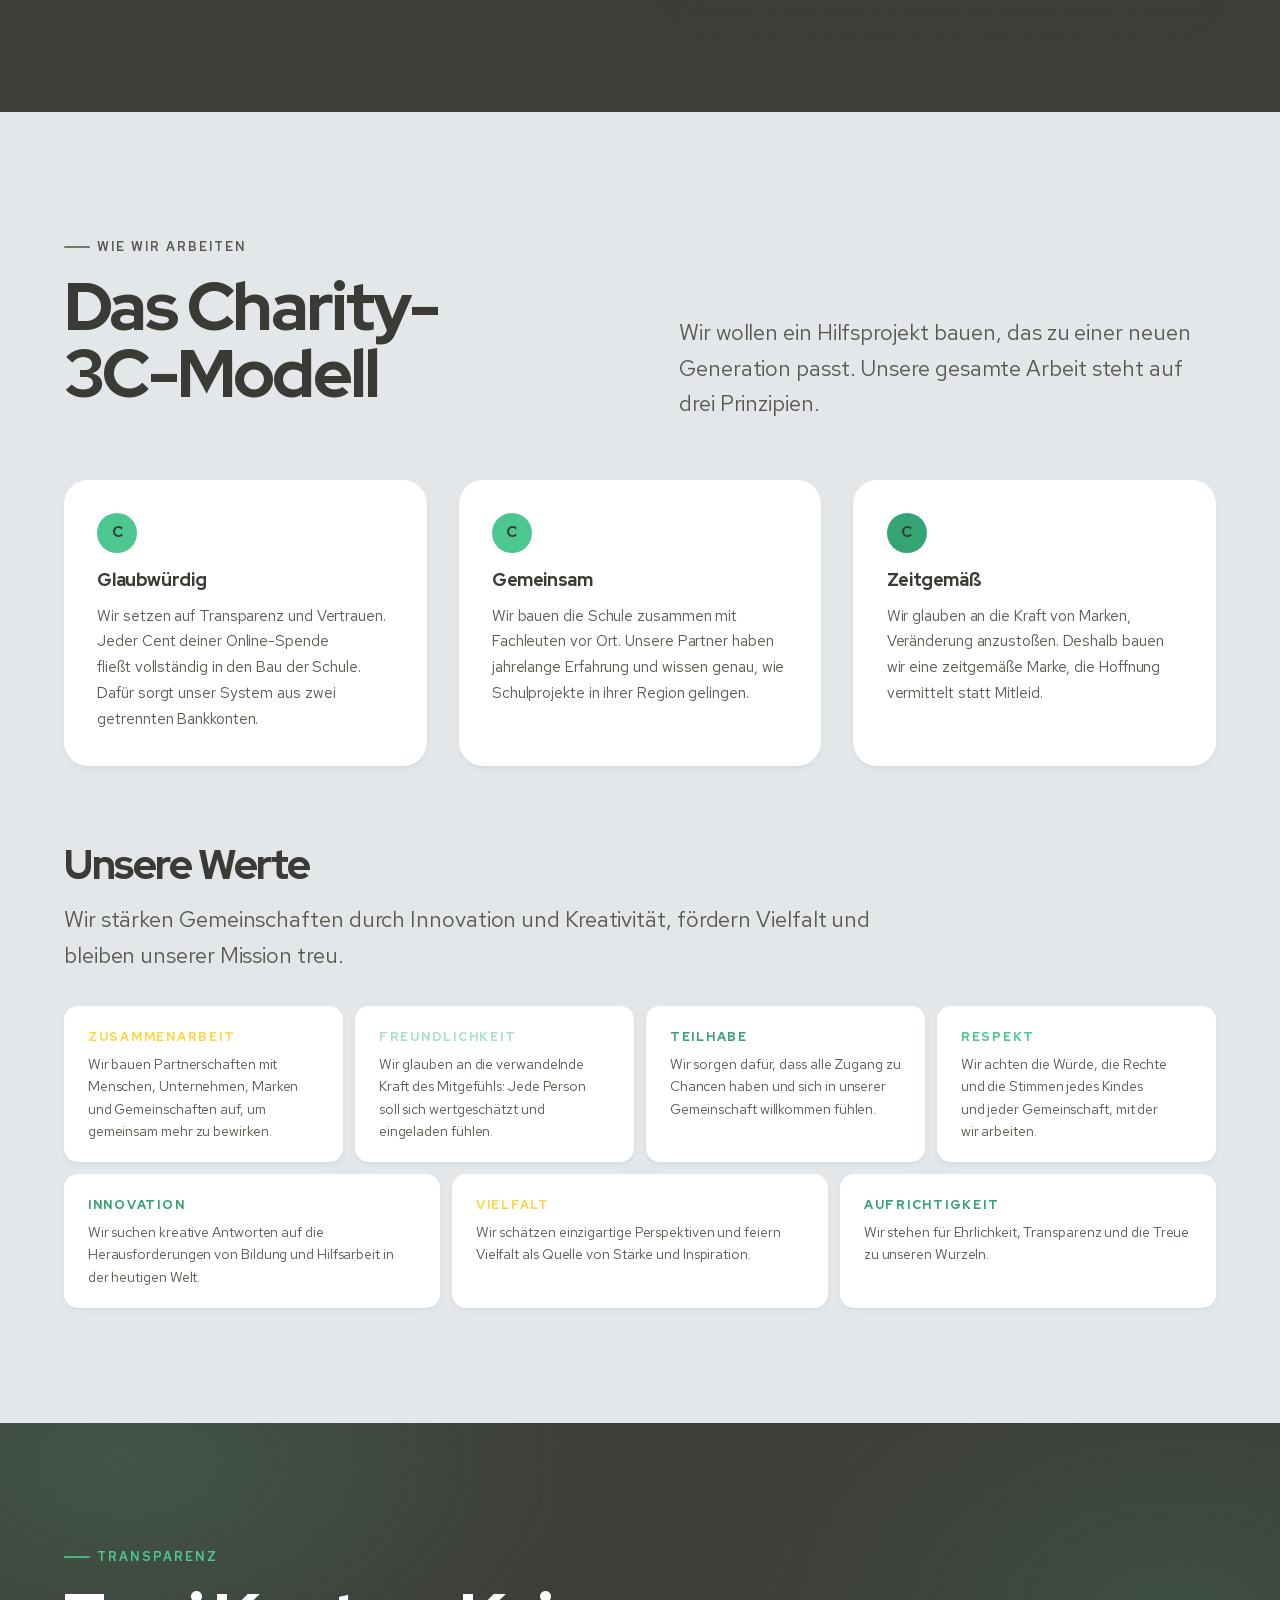
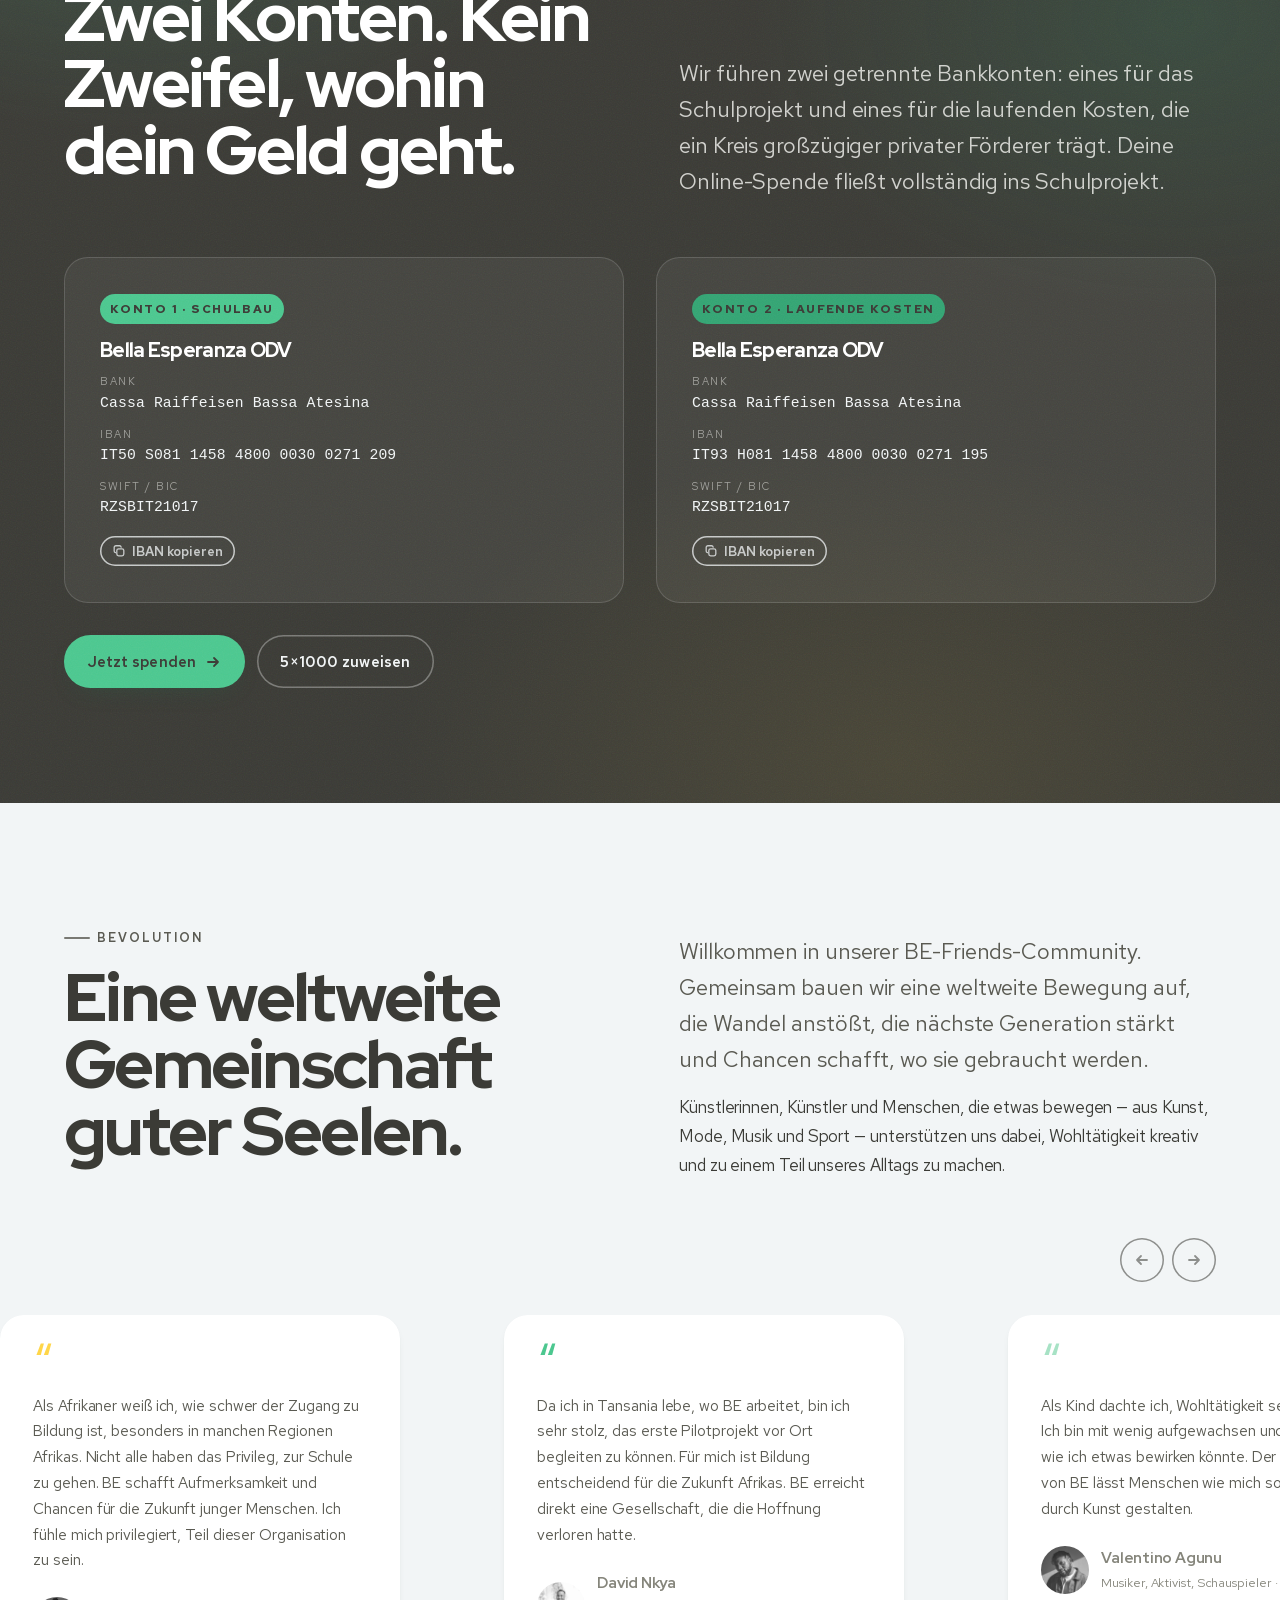
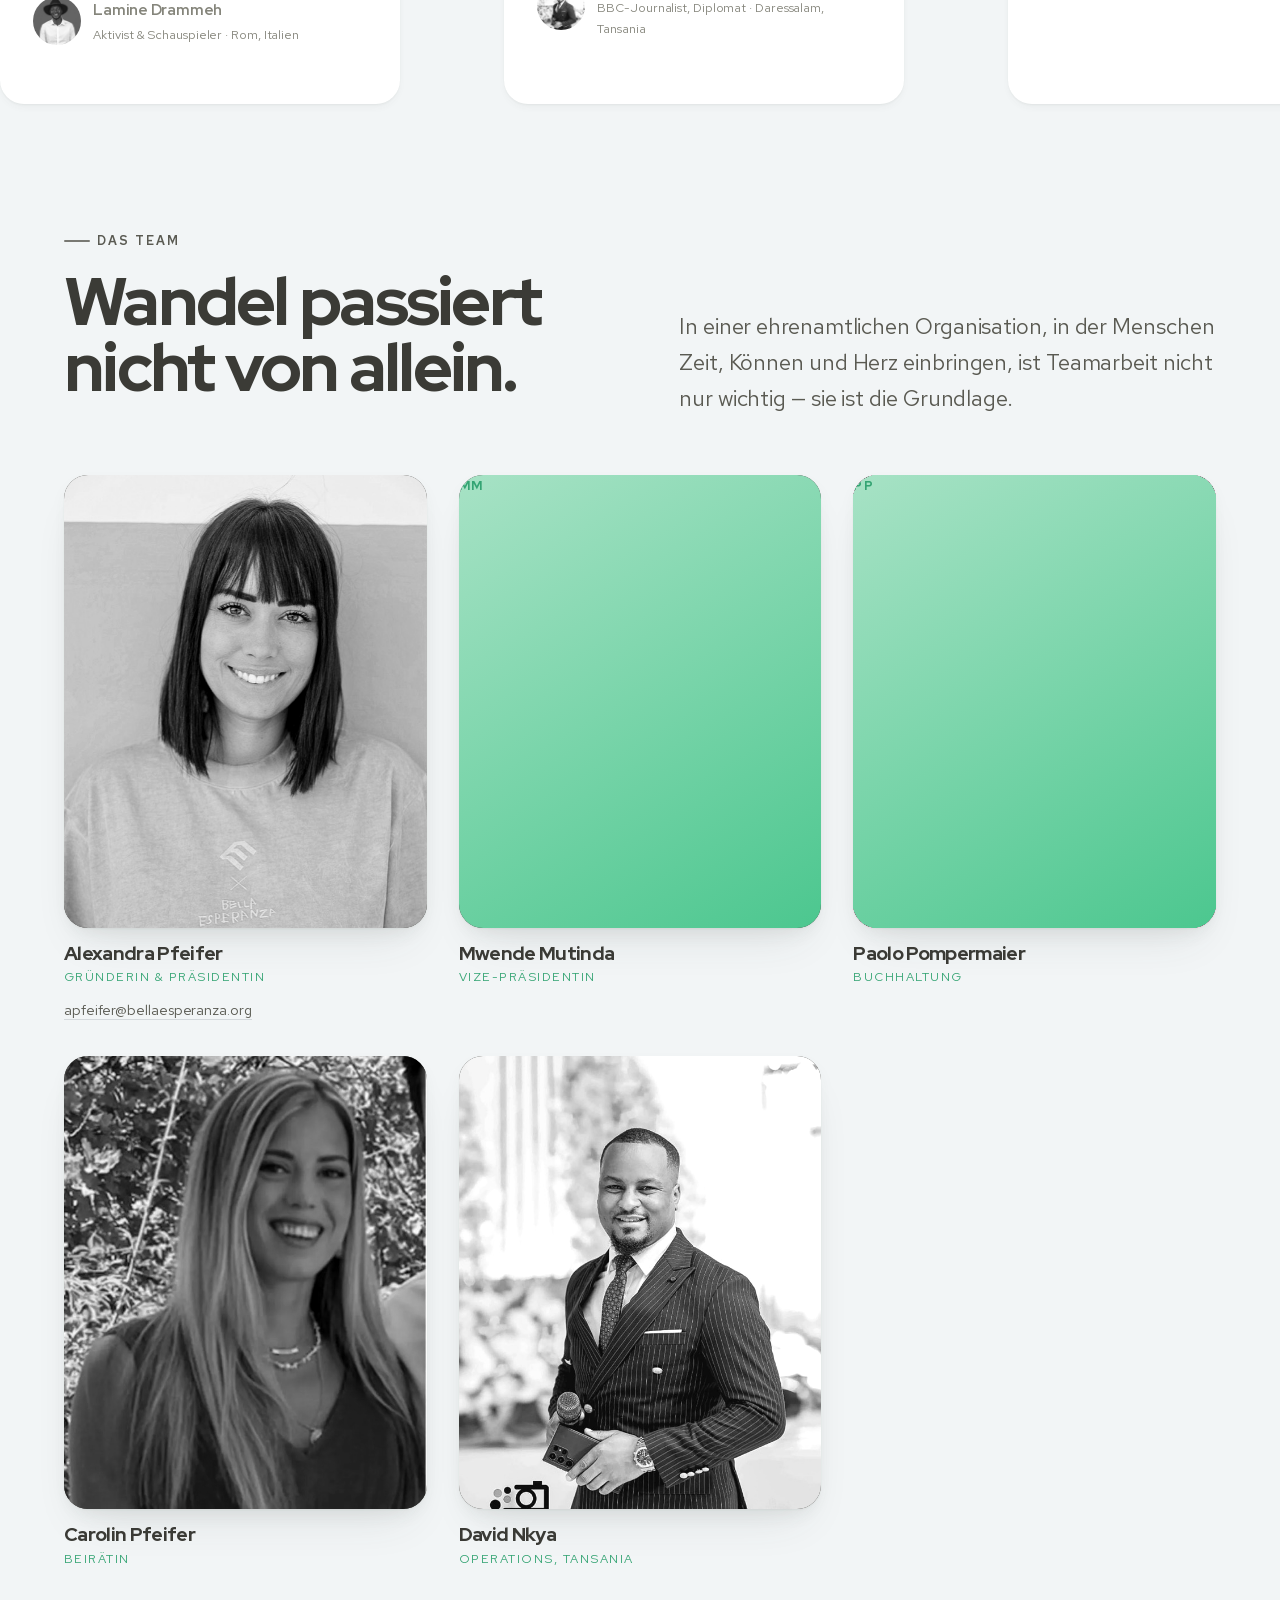
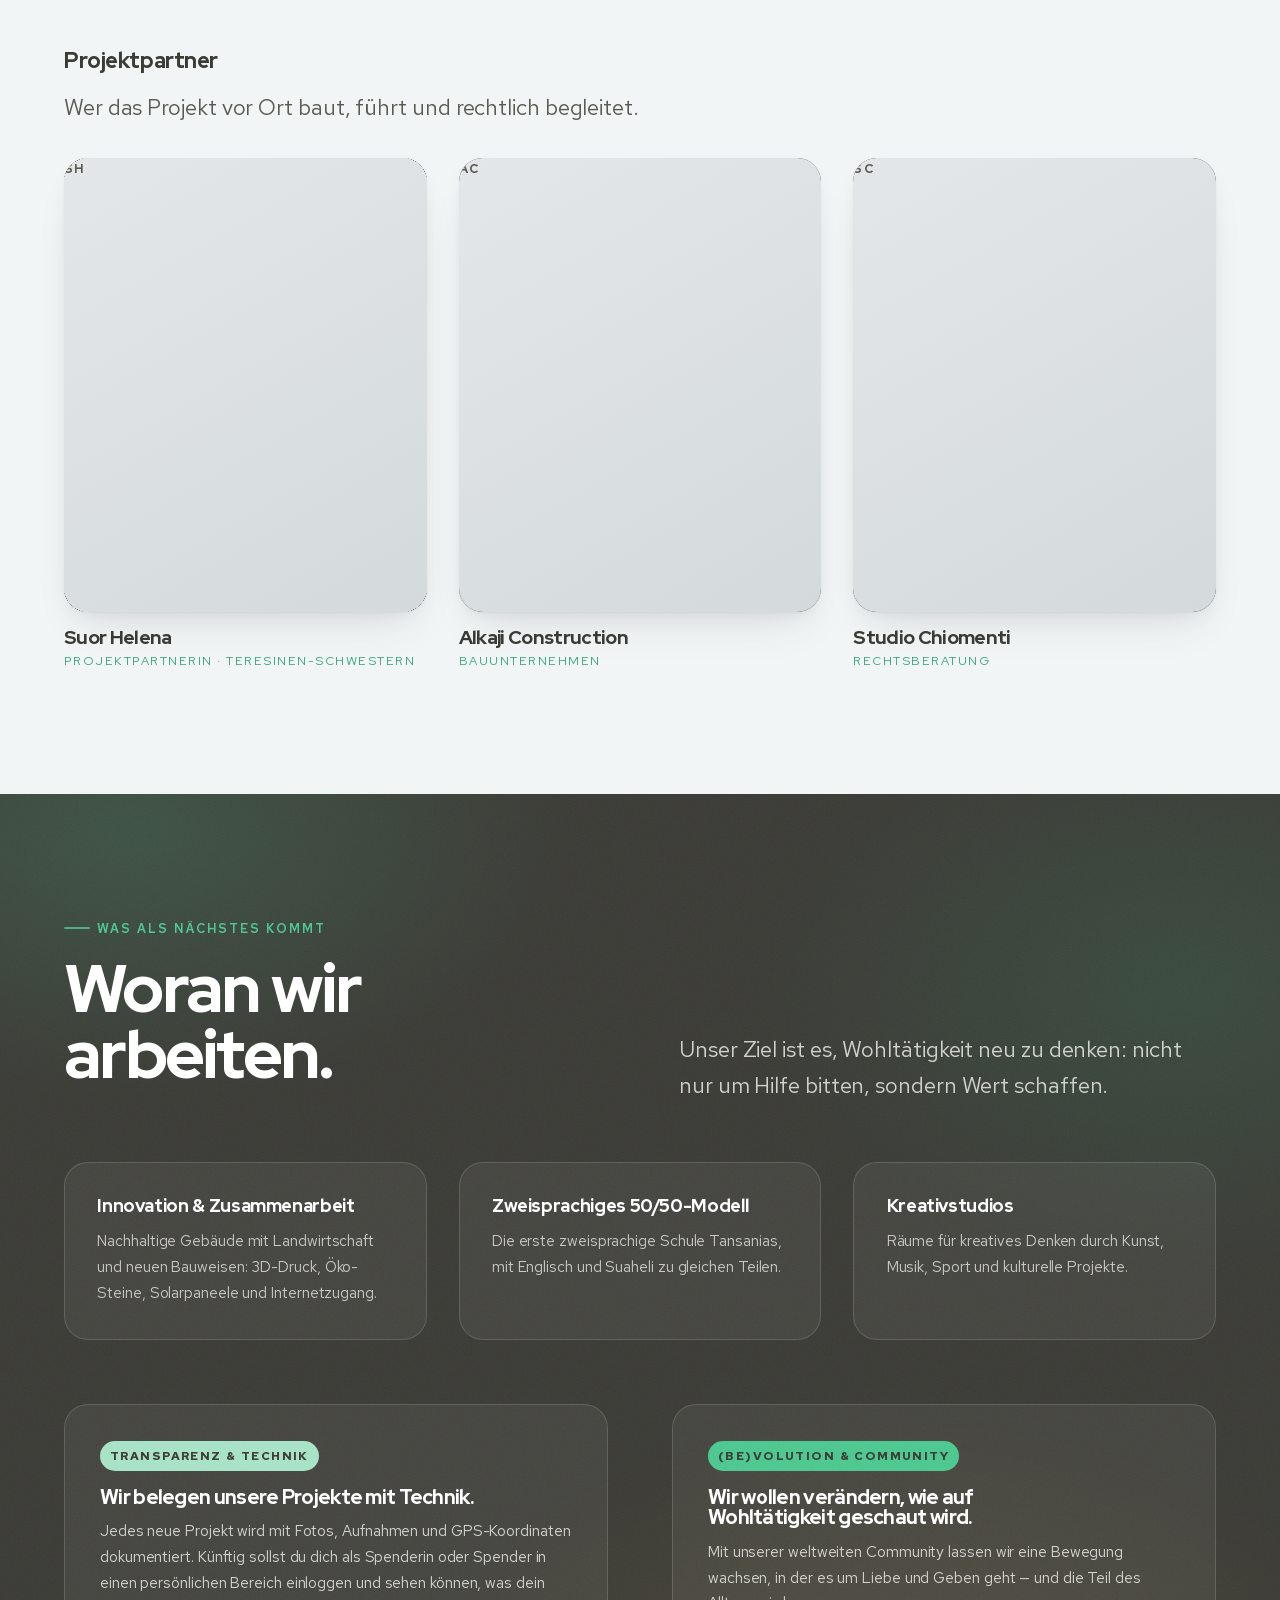
==== commit b77aca47: "Rechtsbuendige Hero-Variante zum Vergleich (?layout=right) Spiegelbild der Standardfassung: Rubrik, " ====
--- a/de/index.html
+++ b/de/index.html
@@ -24,6 +24,16 @@
 
 <link rel="preload" href="../assets/fonts/red-hat-display-latin.woff2" as="font" type="font/woff2" crossorigin>
 <link rel="preload" href="../assets/fonts/red-hat-text-latin.woff2" as="font" type="font/woff2" crossorigin>
+<script>
+/* Hero-Ausrichtung aus der URL lesen (?layout=right). Steht inline im Kopf,
+   damit die Seite nicht kurz in der falschen Anordnung aufblitzt. */
+(function () {
+  try {
+    var l = new URLSearchParams(location.search).get('layout');
+    if (l === 'right' || l === 'left') document.documentElement.dataset.layout = l;
+  } catch (e) {}
+})();
+</script>
 <link rel="stylesheet" href="../assets/css/style.css">
 
 <script type="application/ld+json">
--- a/assets/css/style.css
+++ b/assets/css/style.css
@@ -596,7 +596,12 @@
   position: relative;
   min-height: min(100svh, 900px);
   display: flex; align-items: flex-end;
-  padding-block: calc(var(--header-h) + var(--s-8)) clamp(2.5rem, 6vw, 5rem);
+  /* --consent-h wird von main.js gesetzt, solange der Einwilligungs-Banner
+     offen ist. So rutscht die Spendenbox darueber statt dahinter. */
+  padding-block:
+    calc(var(--header-h) + clamp(1rem, 2vw, 1.75rem))
+    calc(clamp(1.75rem, 3.5vw, 3rem) + var(--consent-h, 0px));
+  transition: padding-bottom var(--t-mid) var(--ease-out);
   overflow: hidden;
   background: var(--ink);
   isolation: isolate;
@@ -622,24 +627,43 @@
 }
 
 .hero__inner { position: relative; z-index: 3; width: 100%; }
-.hero h1 { color: var(--white); max-width: 16ch; margin-bottom: var(--s-5); }
-.hero .lede { color: rgba(255, 255, 255, .88); max-width: 46ch; }
+/* bewusst kleiner als display-xl: die Spendenbox soll beim ersten Blick
+   vollstaendig im Bild sein */
+.hero h1 {
+  color: var(--white);
+  font-size: clamp(2.35rem, 5.6vw, 4.6rem);
+  max-width: 16ch;
+  margin-bottom: var(--s-4);
+}
+.hero .lede {
+  color: rgba(255, 255, 255, .88);
+  max-width: 44ch;
+  font-size: clamp(1rem, .96rem + .3vw, 1.18rem);
+}
 .hero .eyebrow { color: var(--accent); }
 
 .hero__foot {
-  display: flex; flex-wrap: wrap; align-items: flex-end;
-  justify-content: space-between; gap: var(--s-6);
-  margin-top: clamp(2rem, 4vw, 3.25rem);
-}
-
+  display: grid;
+  grid-template-columns: auto minmax(0, 1fr);
+  align-items: center;
+  gap: clamp(1.5rem, 4vw, 3.5rem);
+  margin-top: clamp(1rem, 1.8vw, 1.5rem);
+}
+
+/* senkrecht neben der Box statt darunter — spart Hoehe im ersten Blick */
 .hero__stats {
-  display: flex; flex-wrap: wrap; gap: clamp(1.25rem, 3vw, 2.75rem);
+  display: flex; flex-direction: column;
+  gap: clamp(1rem, 2vw, 1.6rem);
+}
+@media (max-width: 860px) {
+  .hero__foot { grid-template-columns: minmax(0, 1fr); }
+  .hero__stats { flex-direction: row; flex-wrap: wrap; gap: var(--s-5) var(--s-6); }
 }
 .hero__stat { color: var(--white); }
 .hero__stat b {
   display: block;
   font-family: "Red Hat Display", sans-serif;
-  font-size: clamp(1.9rem, 3.4vw, 2.9rem);
+  font-size: clamp(1.7rem, 2.6vw, 2.35rem);
   font-weight: 800; letter-spacing: -.04em; line-height: 1;
   color: var(--accent);
 }
@@ -671,6 +695,37 @@
   50%      { transform: scaleY(1);  transform-origin: top; opacity: 1; }
 }
 @media (max-width: 760px) { .scroll-cue { display: none; } }
+
+/* --------------------------------------------------------------------------
+   7b. Hero rechtsbuendig (?layout=right)
+   Spiegelbild der Standardfassung: Text und Spendenbox rechts, die
+   Kennzahlen links daneben. Wird ueber ein Inline-Skript im Kopf gesetzt.
+   -------------------------------------------------------------------------- */
+:root[data-layout="right"] .hero__inner { text-align: right; }
+:root[data-layout="right"] .hero h1,
+:root[data-layout="right"] .hero .lede { margin-left: auto; }
+
+/* Der Strich der Rubrik muss auf die andere Seite wandern */
+:root[data-layout="right"] .hero .eyebrow { flex-direction: row-reverse; }
+
+:root[data-layout="right"] .hero__foot {
+  grid-template-columns: minmax(0, 1fr) auto;
+  justify-items: end;
+}
+/* Reihenfolge tauschen: Kennzahlen links, Box ganz aussen rechts */
+:root[data-layout="right"] .hero__stats { order: 1; align-items: flex-end; }
+:root[data-layout="right"] .give { order: 2; }
+:root[data-layout="right"] .give { text-align: left; }
+:root[data-layout="right"] .hero__media img { object-position: 34% 40%; }
+:root[data-layout="right"] .hero__media::after {
+  background: linear-gradient(238deg, rgba(30, 107, 74, .36), rgba(52, 164, 115, .22) 55%, rgba(59, 59, 54, .24));
+}
+:root[data-layout="right"] .scroll-cue { right: auto; left: var(--gutter); }
+
+@media (max-width: 860px) {
+  :root[data-layout="right"] .hero__foot { grid-template-columns: minmax(0, 1fr); justify-items: stretch; }
+  :root[data-layout="right"] .hero__stats { align-items: flex-start; }
+}
 
 /* --------------------------------------------------------------------------
    8. Marquee
@@ -1369,16 +1424,16 @@
 .give {
   background: var(--white);
   border-radius: var(--r-lg);
-  padding: clamp(1.15rem, 2.2vw, 1.6rem);
+  padding: clamp(1rem, 1.8vw, 1.35rem);
   box-shadow: var(--sh-3);
-  width: min(420px, 100%);
+  width: min(400px, 100%);
 }
 .give__toggle {
   display: grid; grid-template-columns: 1fr 1fr;
   gap: 4px; padding: 4px;
   background: var(--paper-2);
   border-radius: var(--r-pill);
-  margin-bottom: var(--s-4);
+  margin-bottom: var(--s-3);
 }
 .give__toggle button {
   border: 0; cursor: pointer;
@@ -1386,7 +1441,7 @@
   font-family: "Red Hat Text", sans-serif;
   font-size: .85rem; font-weight: 600;
   color: var(--ink-3);
-  padding: .6em 1em;
+  padding: .5em 1em;
   border-radius: var(--r-pill);
   transition: background-color var(--t-fast) var(--ease-out), color var(--t-fast) var(--ease-out);
 }
@@ -1405,14 +1460,14 @@
   display: grid;
   grid-template-columns: repeat(3, 1fr);
   gap: var(--s-2);
-  margin-bottom: var(--s-4);
+  margin-bottom: var(--s-3);
 }
 .give__amounts button,
 .give__amounts .give__custom {
   border: 1.5px solid var(--line);
   background: var(--white);
   border-radius: var(--r-md);
-  padding: .75em .5em;
+  padding: .6em .5em;
   font-family: "Red Hat Display", sans-serif;
   font-size: 1rem; font-weight: 700;
   color: var(--ink);
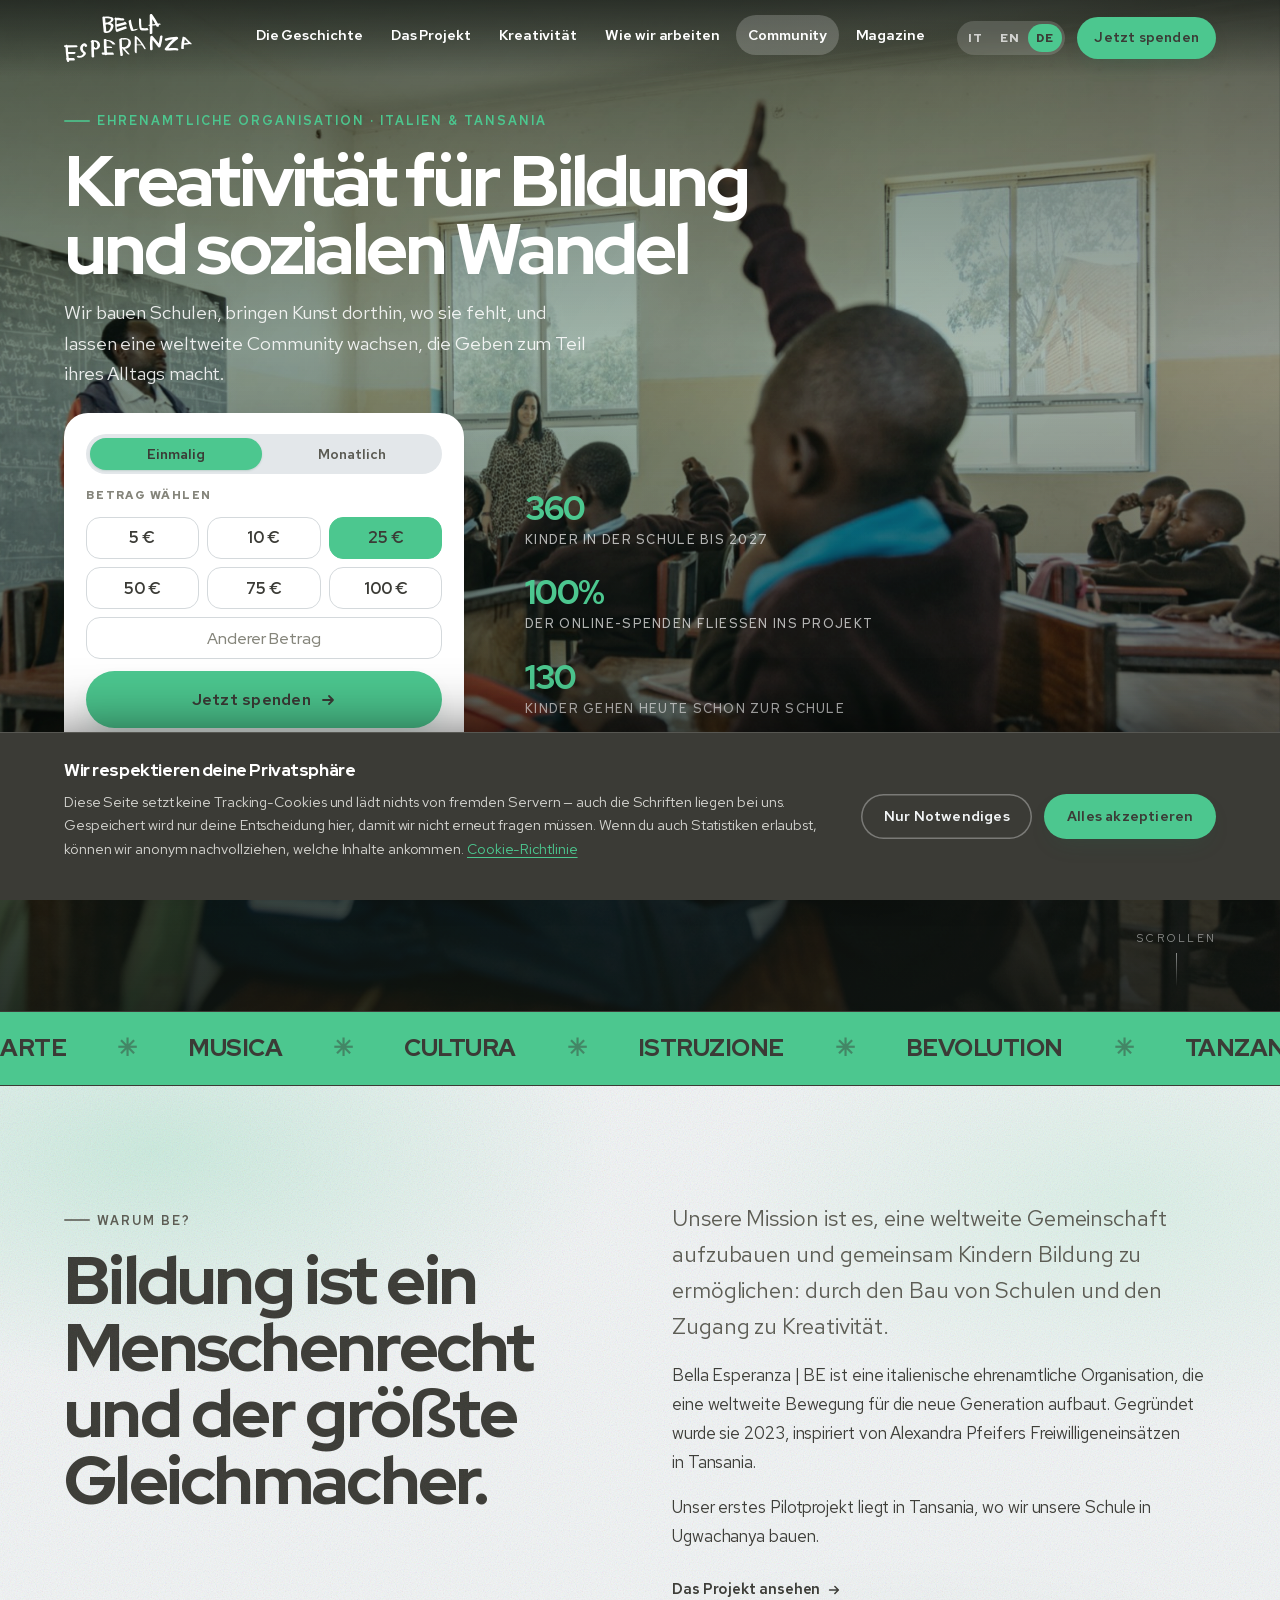
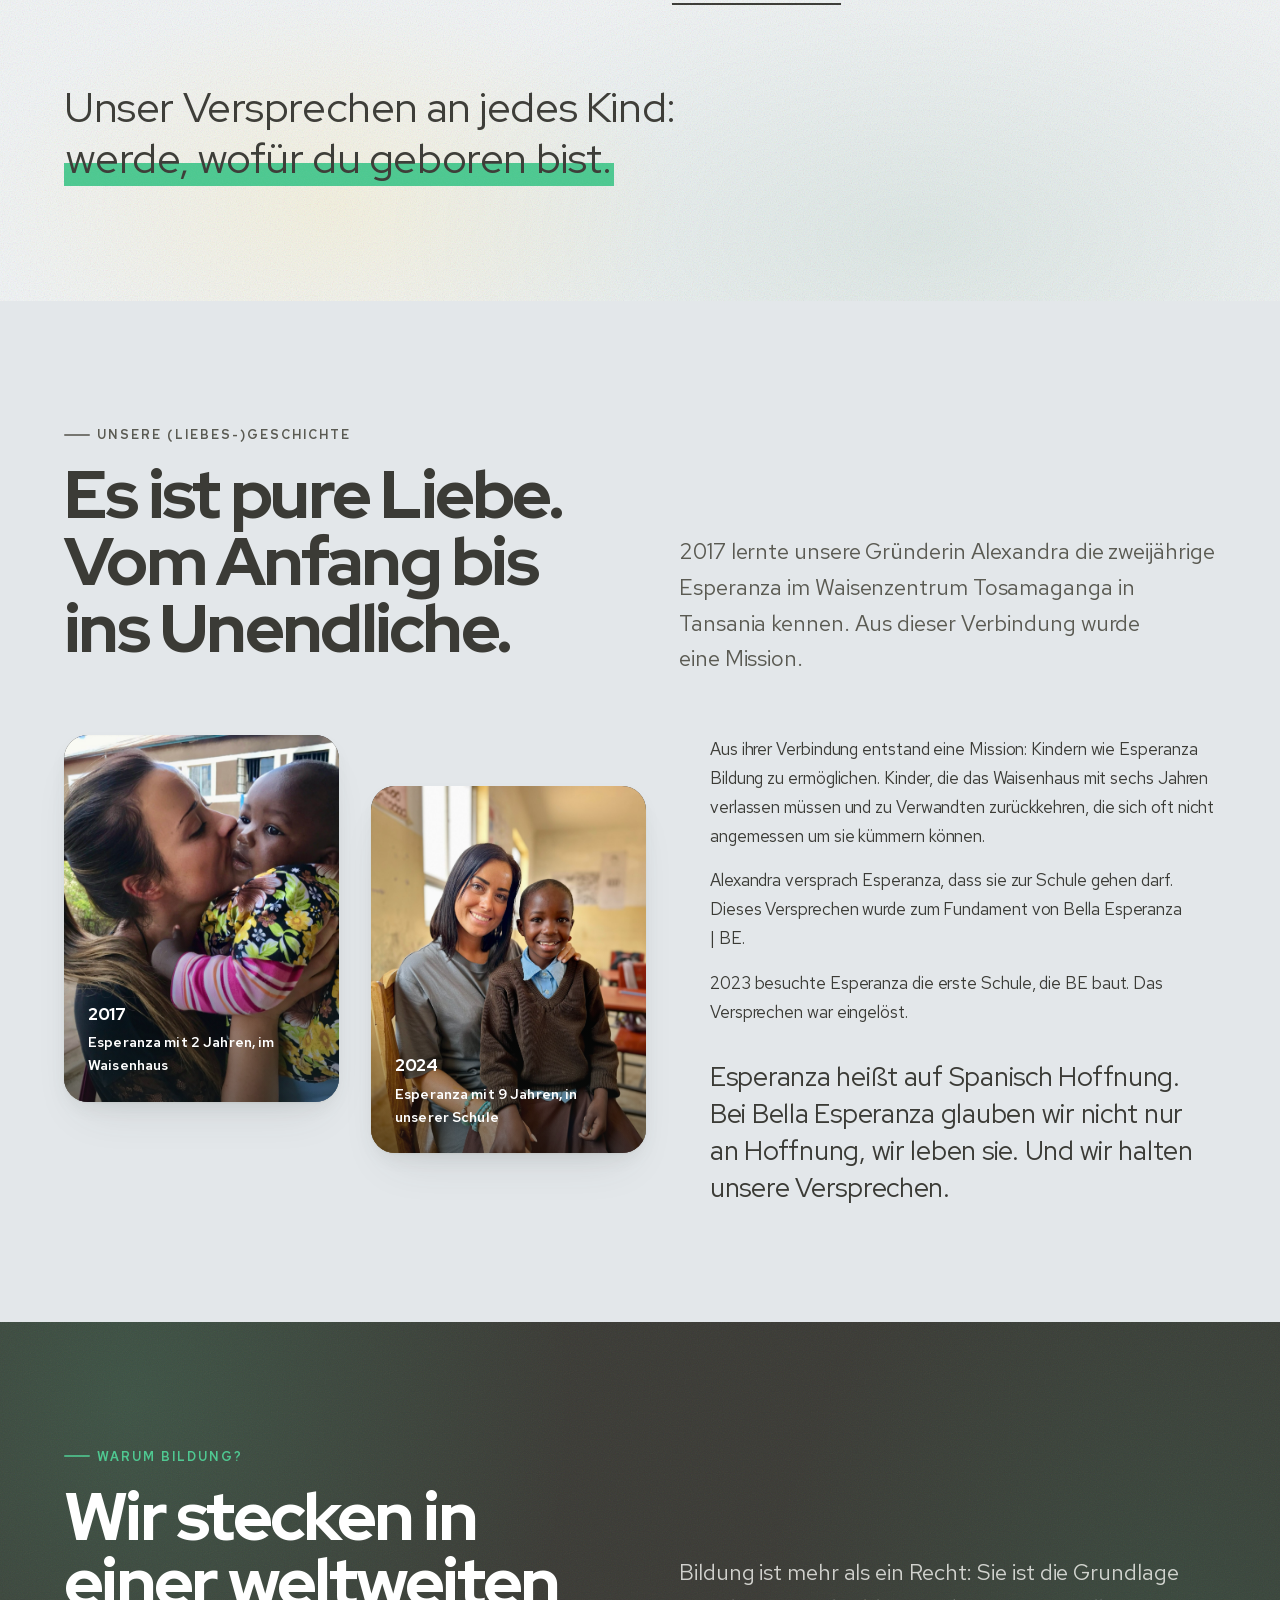
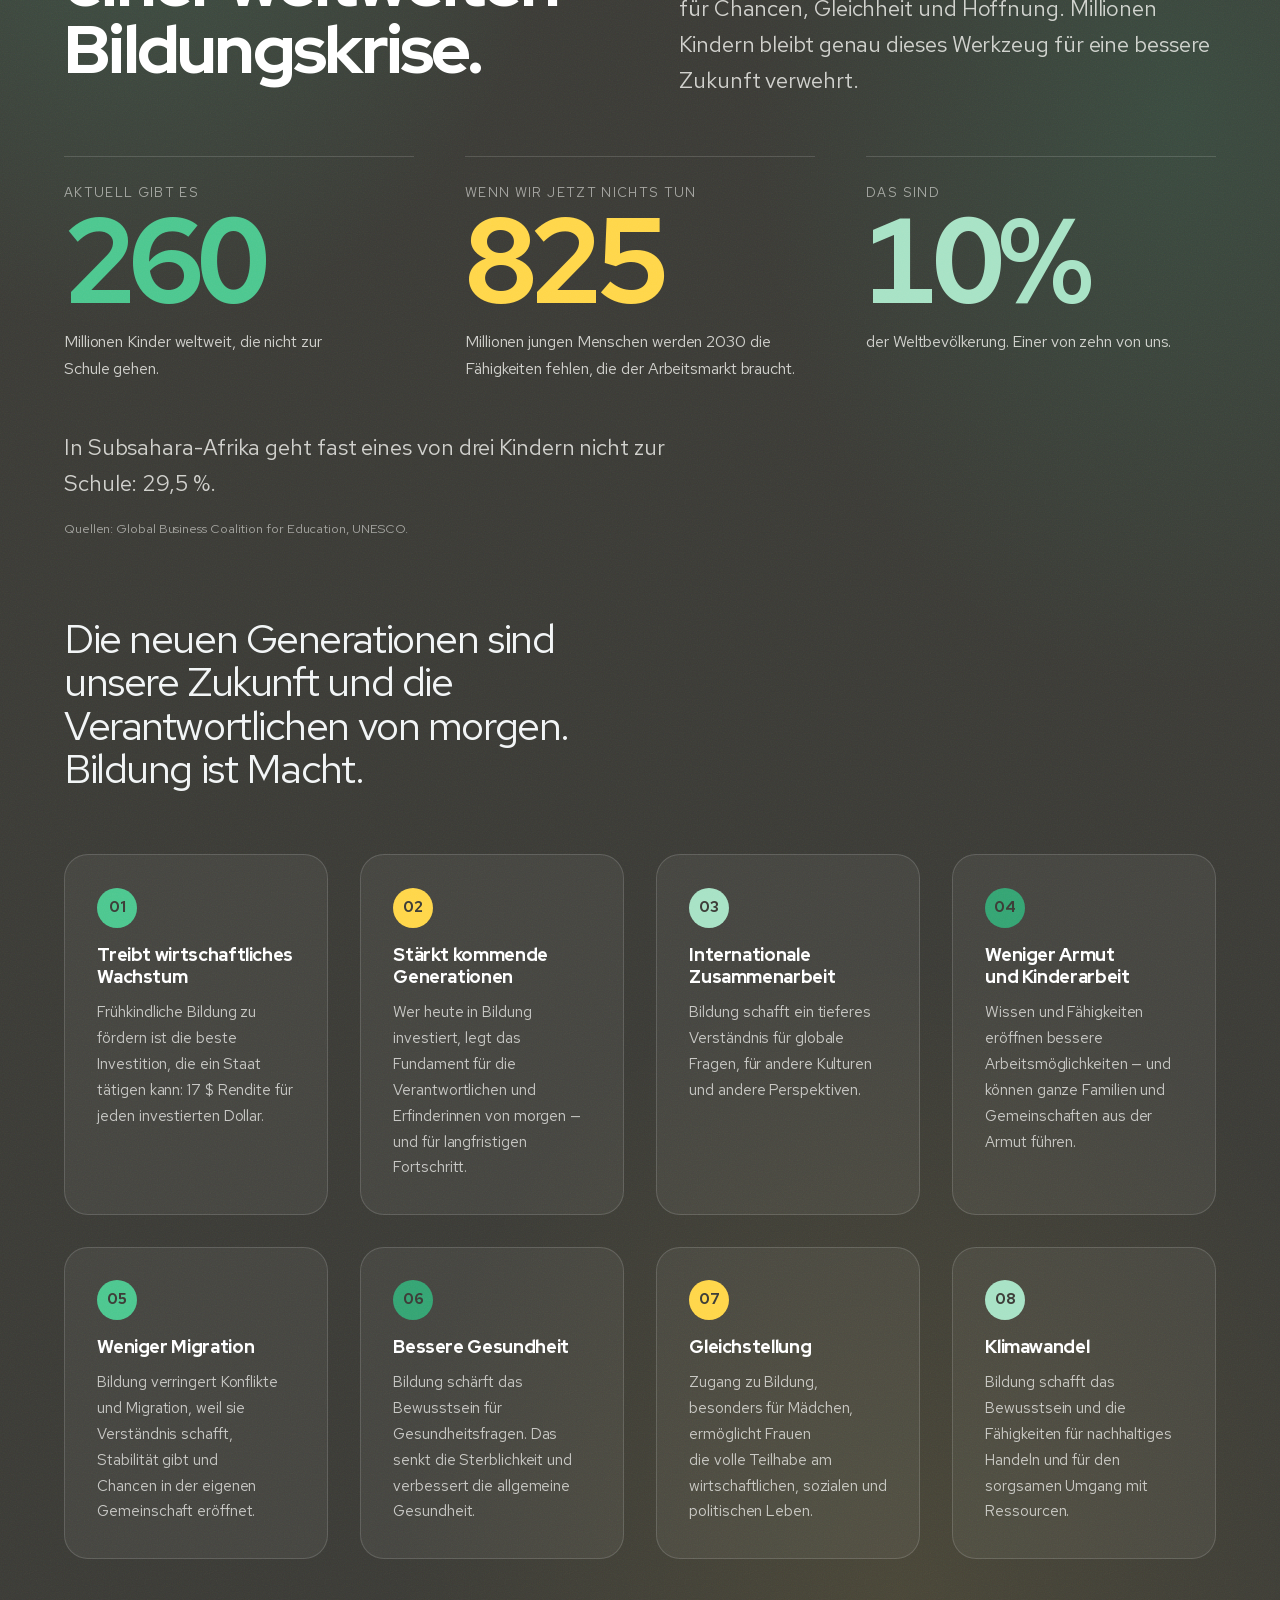
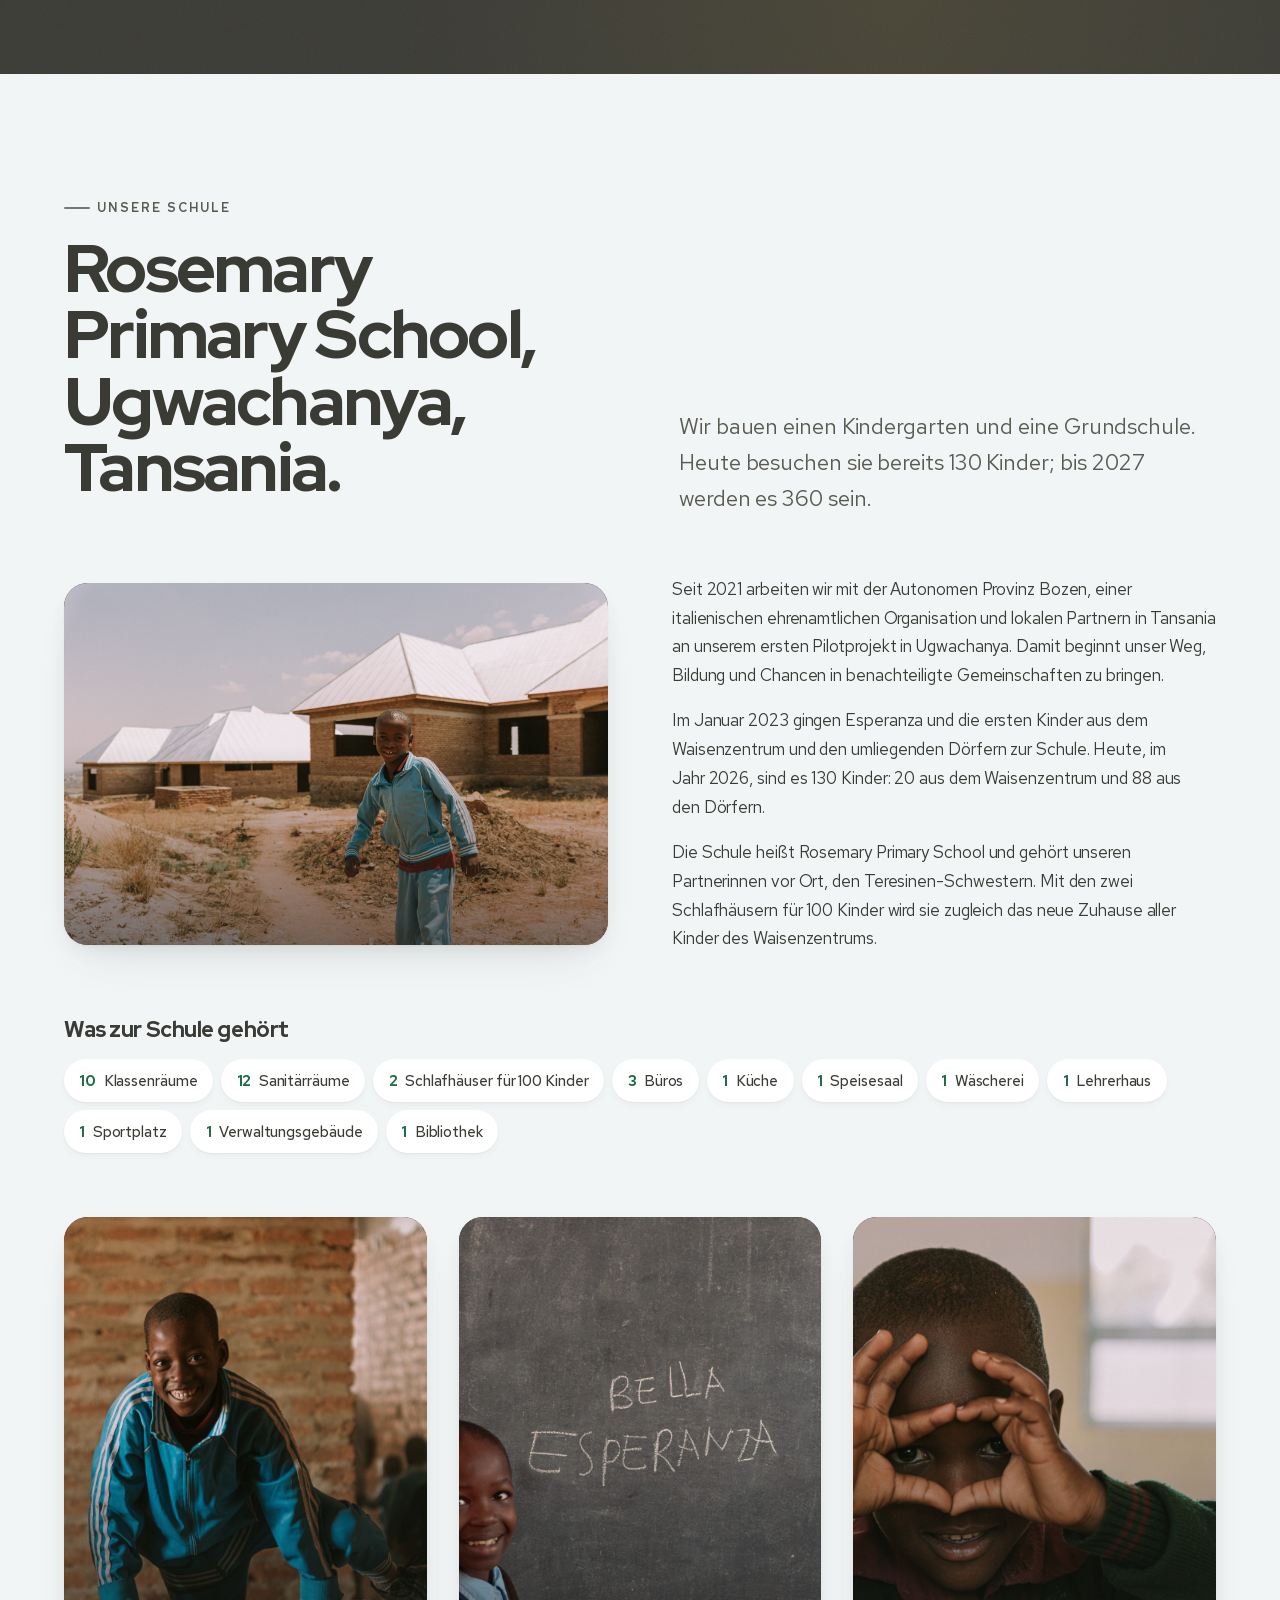
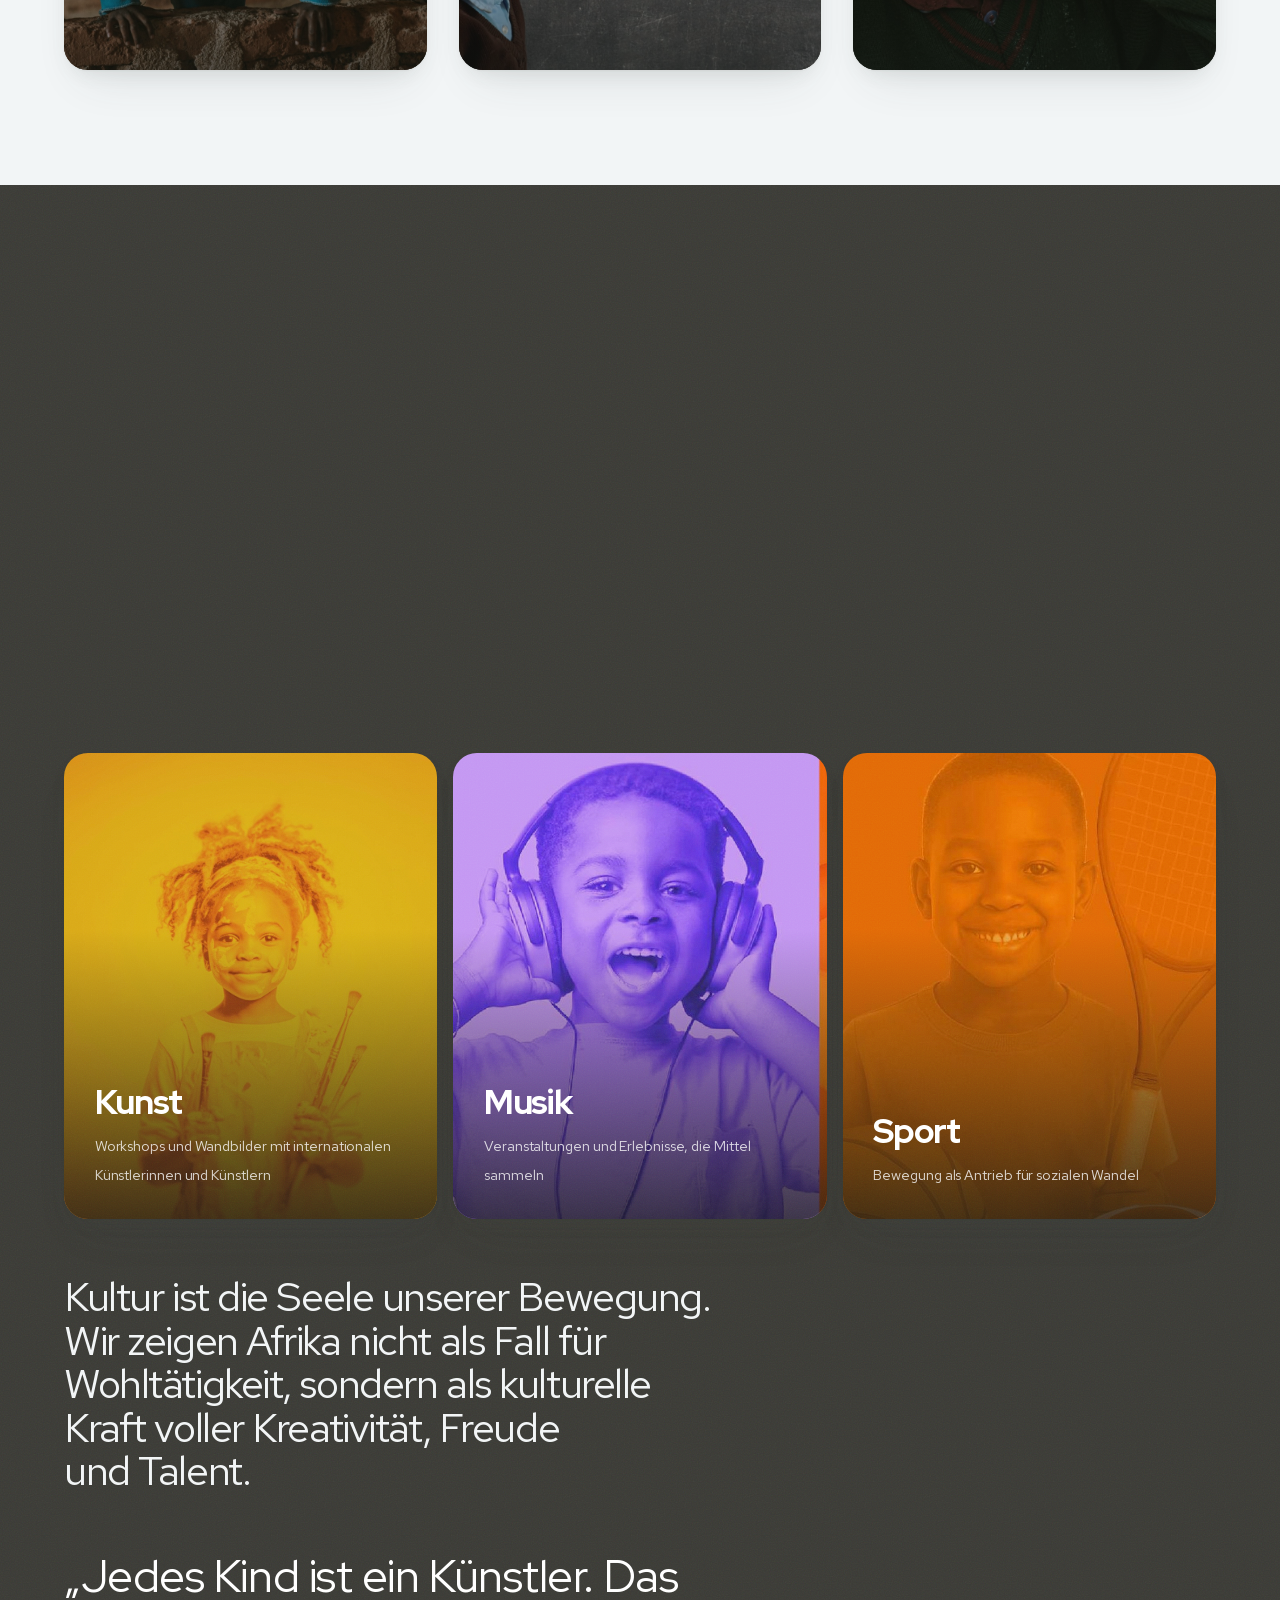
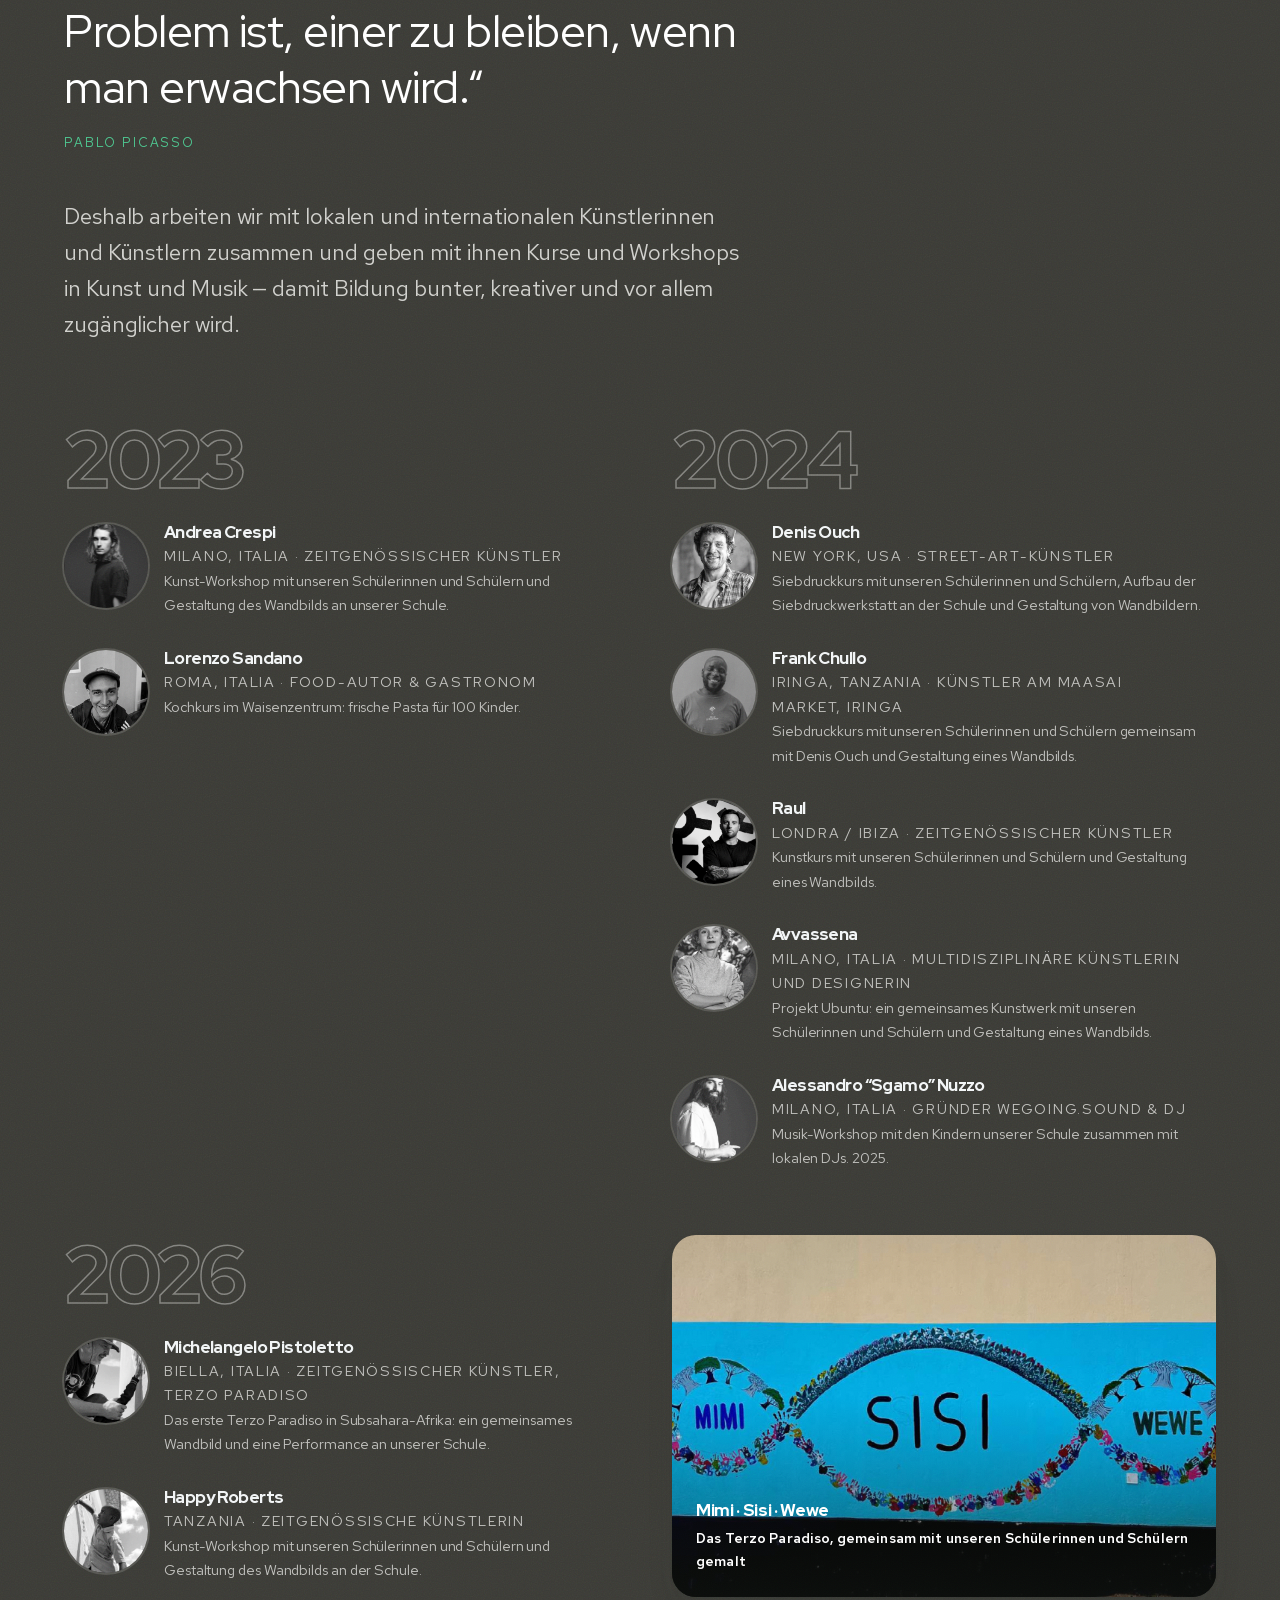
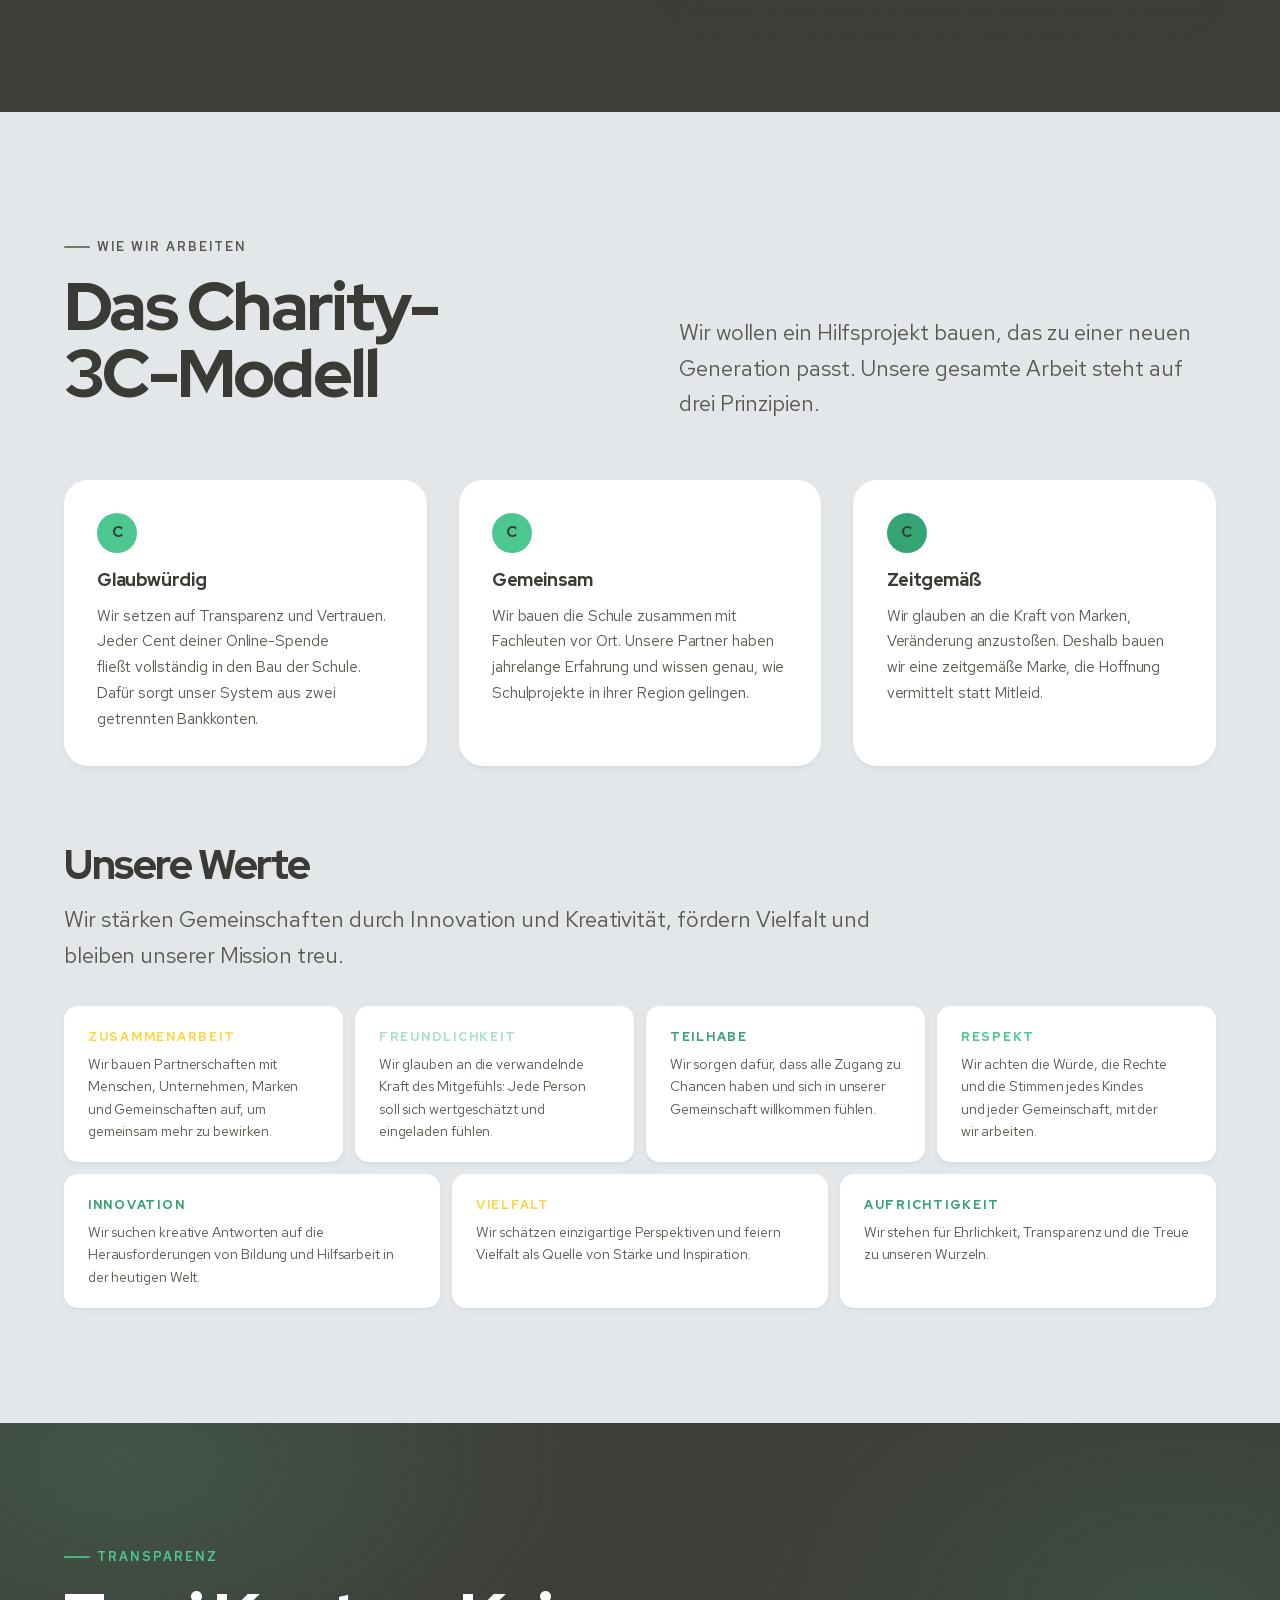
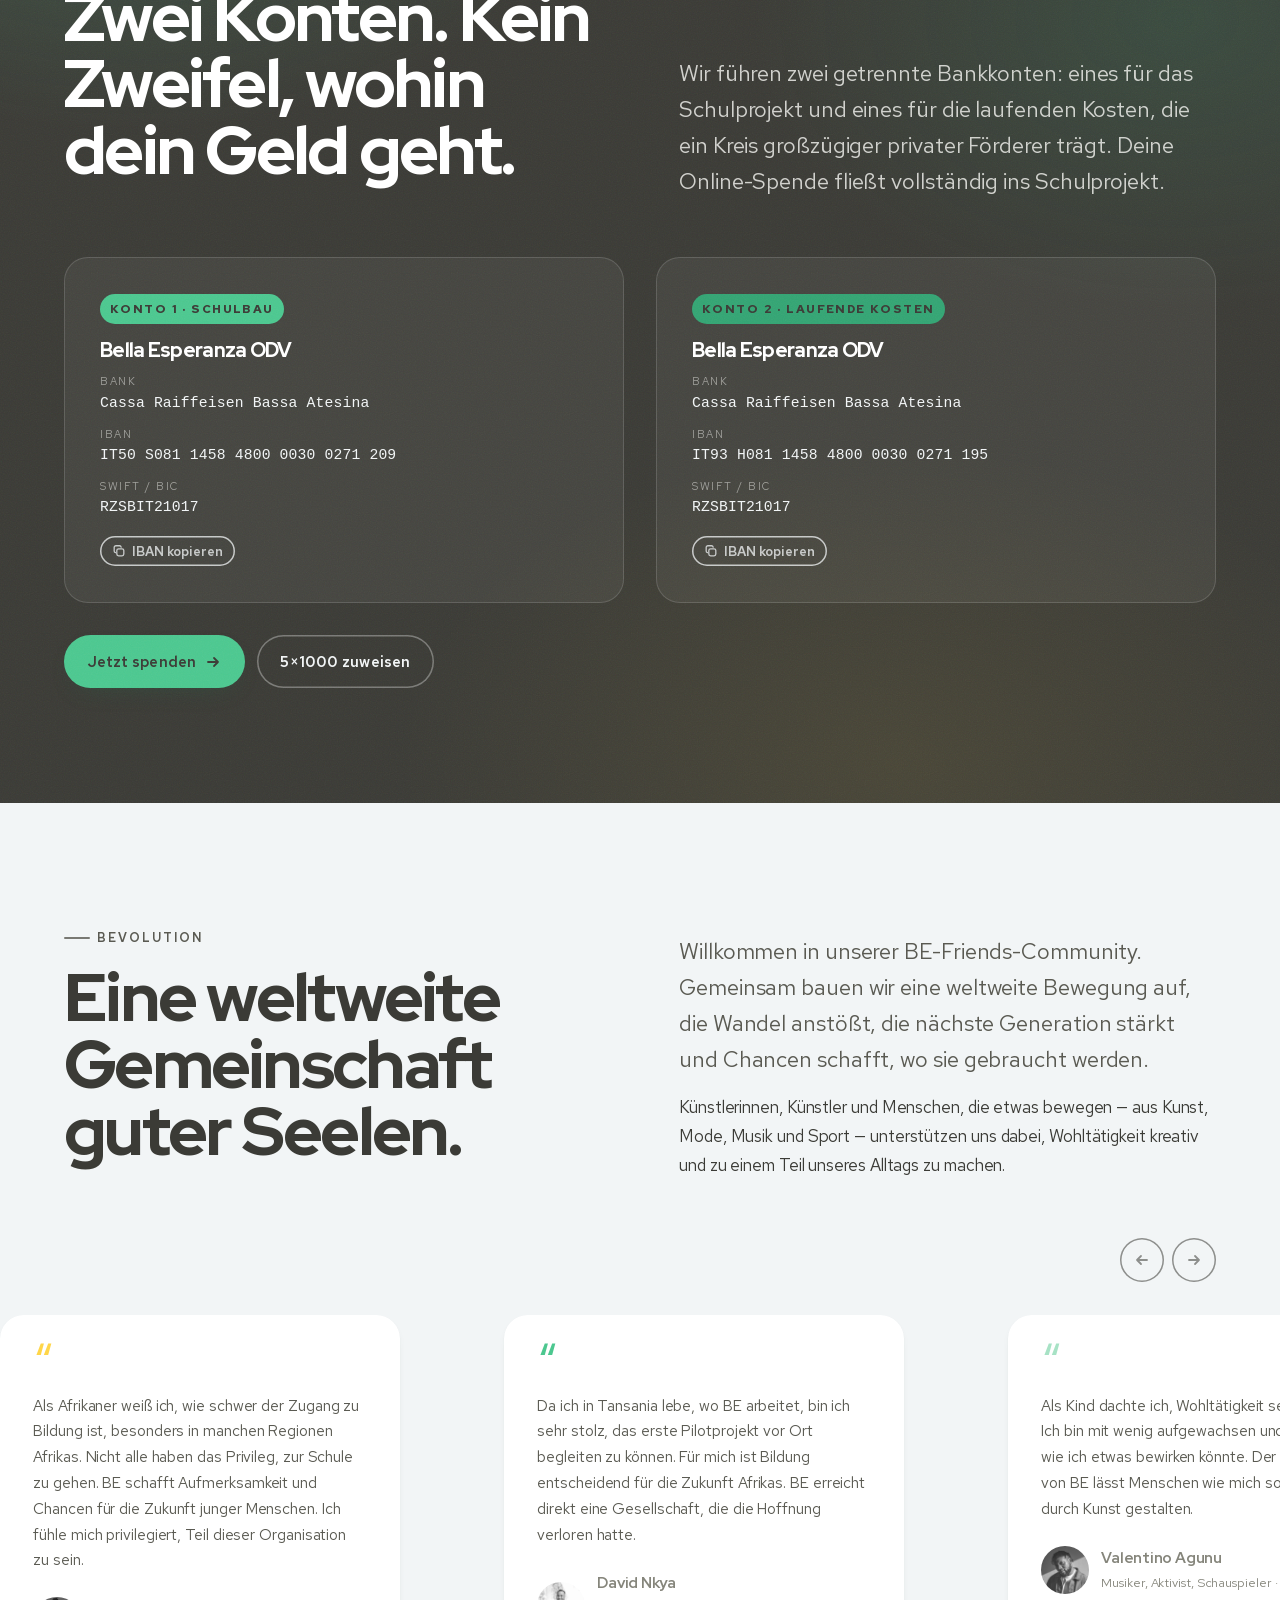
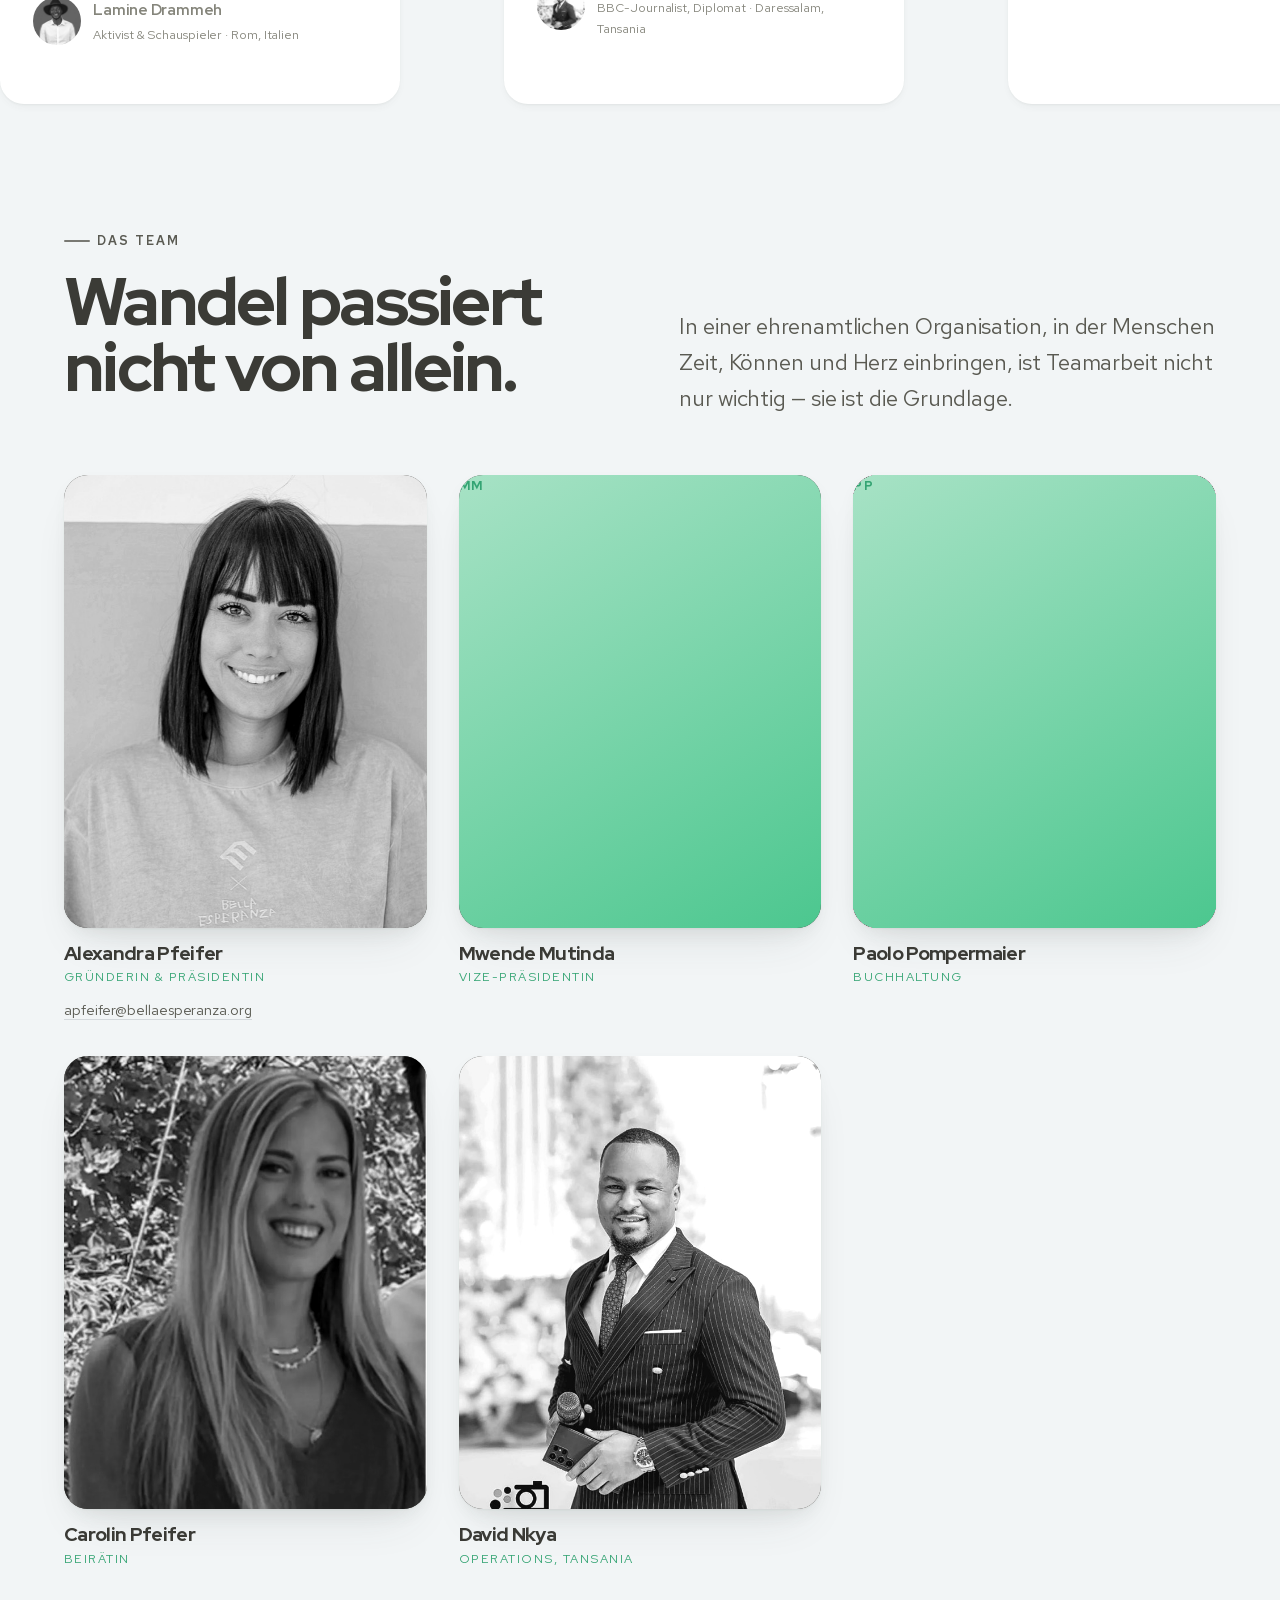
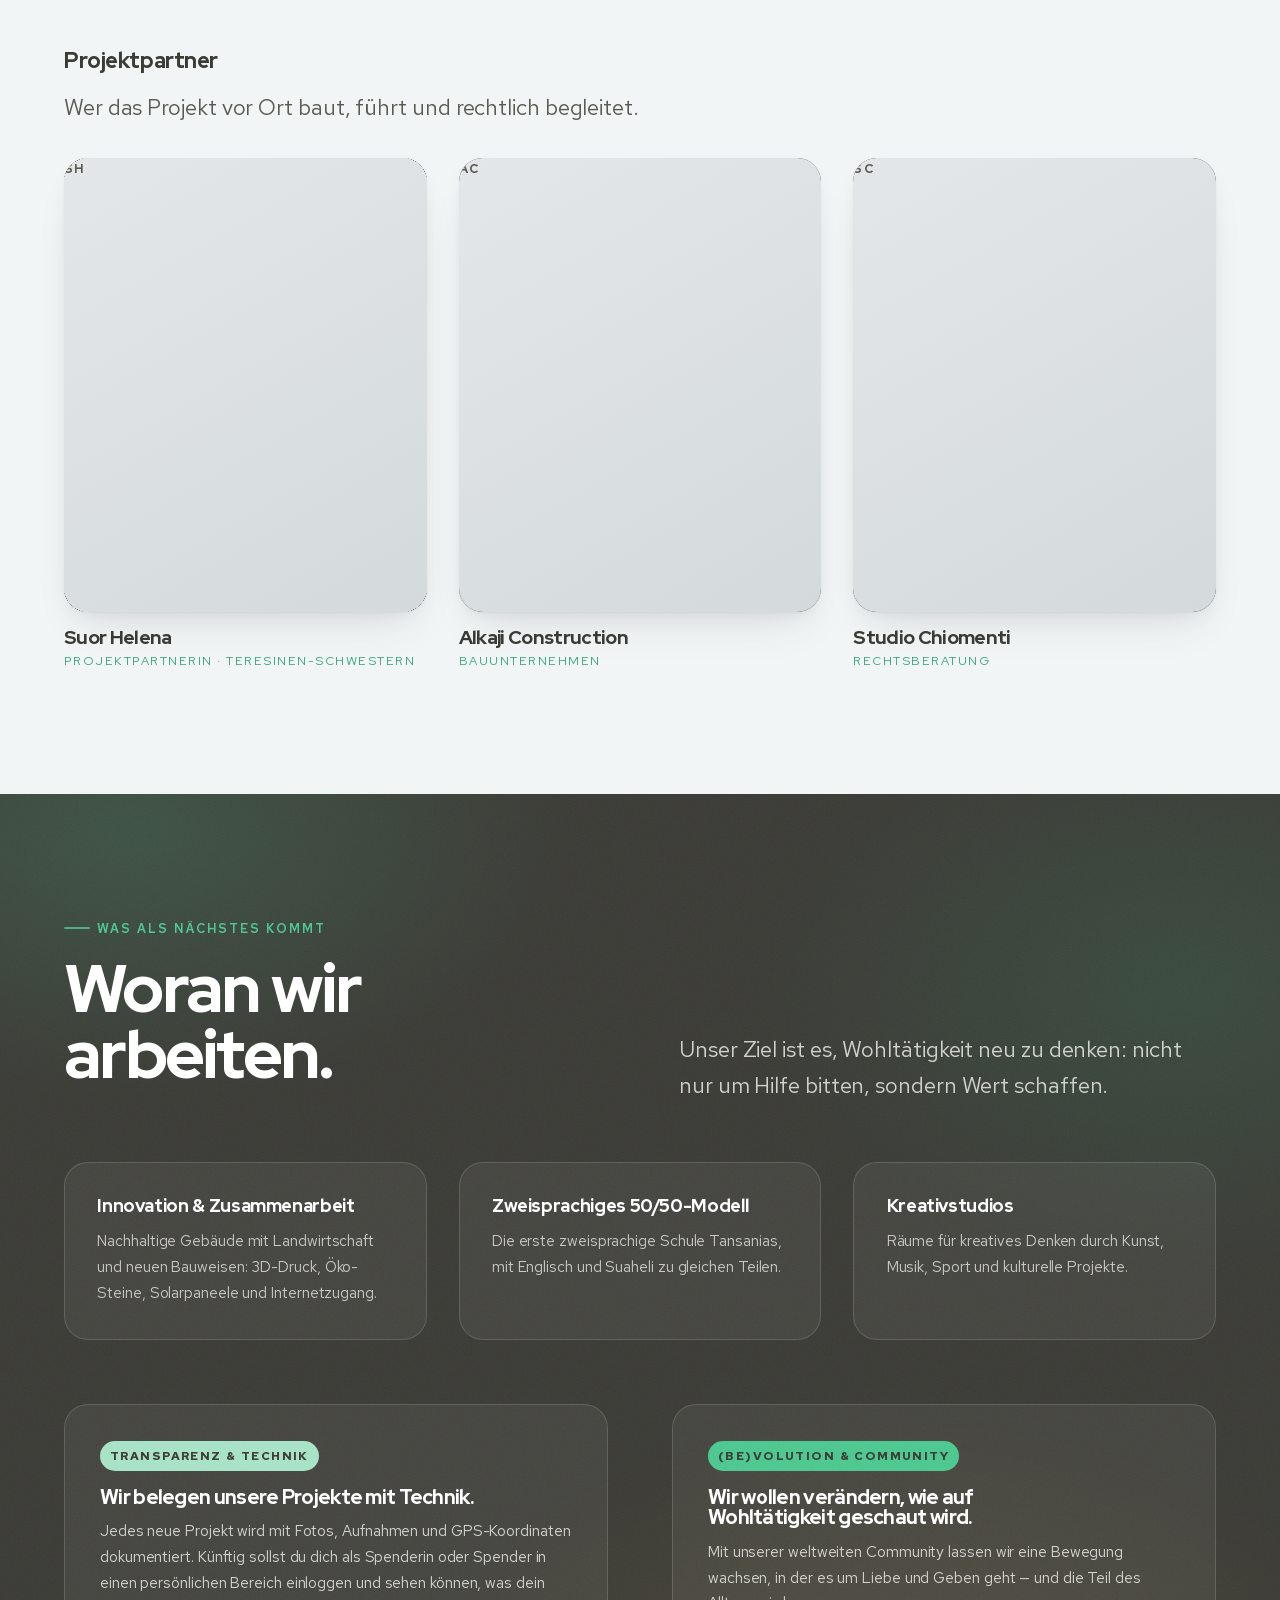
==== commit 2f51021a: "Kantige Variante zum Vergleich (?corners=sharp) Der Verein arbeitet sonst nicht mit runden Ecken. Da" ====
--- a/de/index.html
+++ b/de/index.html
@@ -25,12 +25,15 @@
 <link rel="preload" href="../assets/fonts/red-hat-display-latin.woff2" as="font" type="font/woff2" crossorigin>
 <link rel="preload" href="../assets/fonts/red-hat-text-latin.woff2" as="font" type="font/woff2" crossorigin>
 <script>
-/* Hero-Ausrichtung aus der URL lesen (?layout=right). Steht inline im Kopf,
-   damit die Seite nicht kurz in der falschen Anordnung aufblitzt. */
+/* Gestaltungsvarianten aus der URL lesen: ?layout=right und ?corners=sharp.
+   Steht inline im Kopf, damit die Seite nicht kurz falsch aufblitzt. */
 (function () {
   try {
-    var l = new URLSearchParams(location.search).get('layout');
+    var p = new URLSearchParams(location.search);
+    var l = p.get('layout');
     if (l === 'right' || l === 'left') document.documentElement.dataset.layout = l;
+    var c = p.get('corners');
+    if (c === 'sharp' || c === 'round') document.documentElement.dataset.corners = c;
   } catch (e) {}
 })();
 </script>
--- a/assets/css/style.css
+++ b/assets/css/style.css
@@ -156,6 +156,30 @@
   /* --- header ----------------------------------------------------------- */
   --header-h: 76px;
 }
+
+/* --------------------------------------------------------------------------
+   1c. Kantige Variante (?corners=sharp)
+   Der Verein arbeitet sonst nicht mit runden Ecken. Da saemtliche Radien
+   als Variablen definiert sind, genuegt es, sie hier auf null zu setzen:
+   Bilder, Karten, Knoepfe, Eingabefelder und die Sprachwahl werden damit
+   in einem Zug kantig. Ausgenommen bleiben nur die Striche des Menue-Icons
+   und die Bildlaufleiste, die sonst hart wirken.
+   -------------------------------------------------------------------------- */
+:root[data-corners="sharp"] {
+  --r-sm: 0;
+  --r-md: 0;
+  --r-lg: 0;
+  --r-xl: 0;
+  --r-pill: 0;
+}
+/* Portraets werden zu Quadraten statt Kreisen */
+:root[data-corners="sharp"] .crew img,
+:root[data-corners="sharp"] .artist__ph,
+:root[data-corners="sharp"] .quote__by img,
+:root[data-corners="sharp"] .socials a { border-radius: 0; }
+
+/* Der Fokusrahmen darf eine Spur weich bleiben, sonst wirkt er wie ein Fehler */
+:root[data-corners="sharp"] :focus-visible { border-radius: 0; }
 
 /* --------------------------------------------------------------------------
    2. Reset & base
